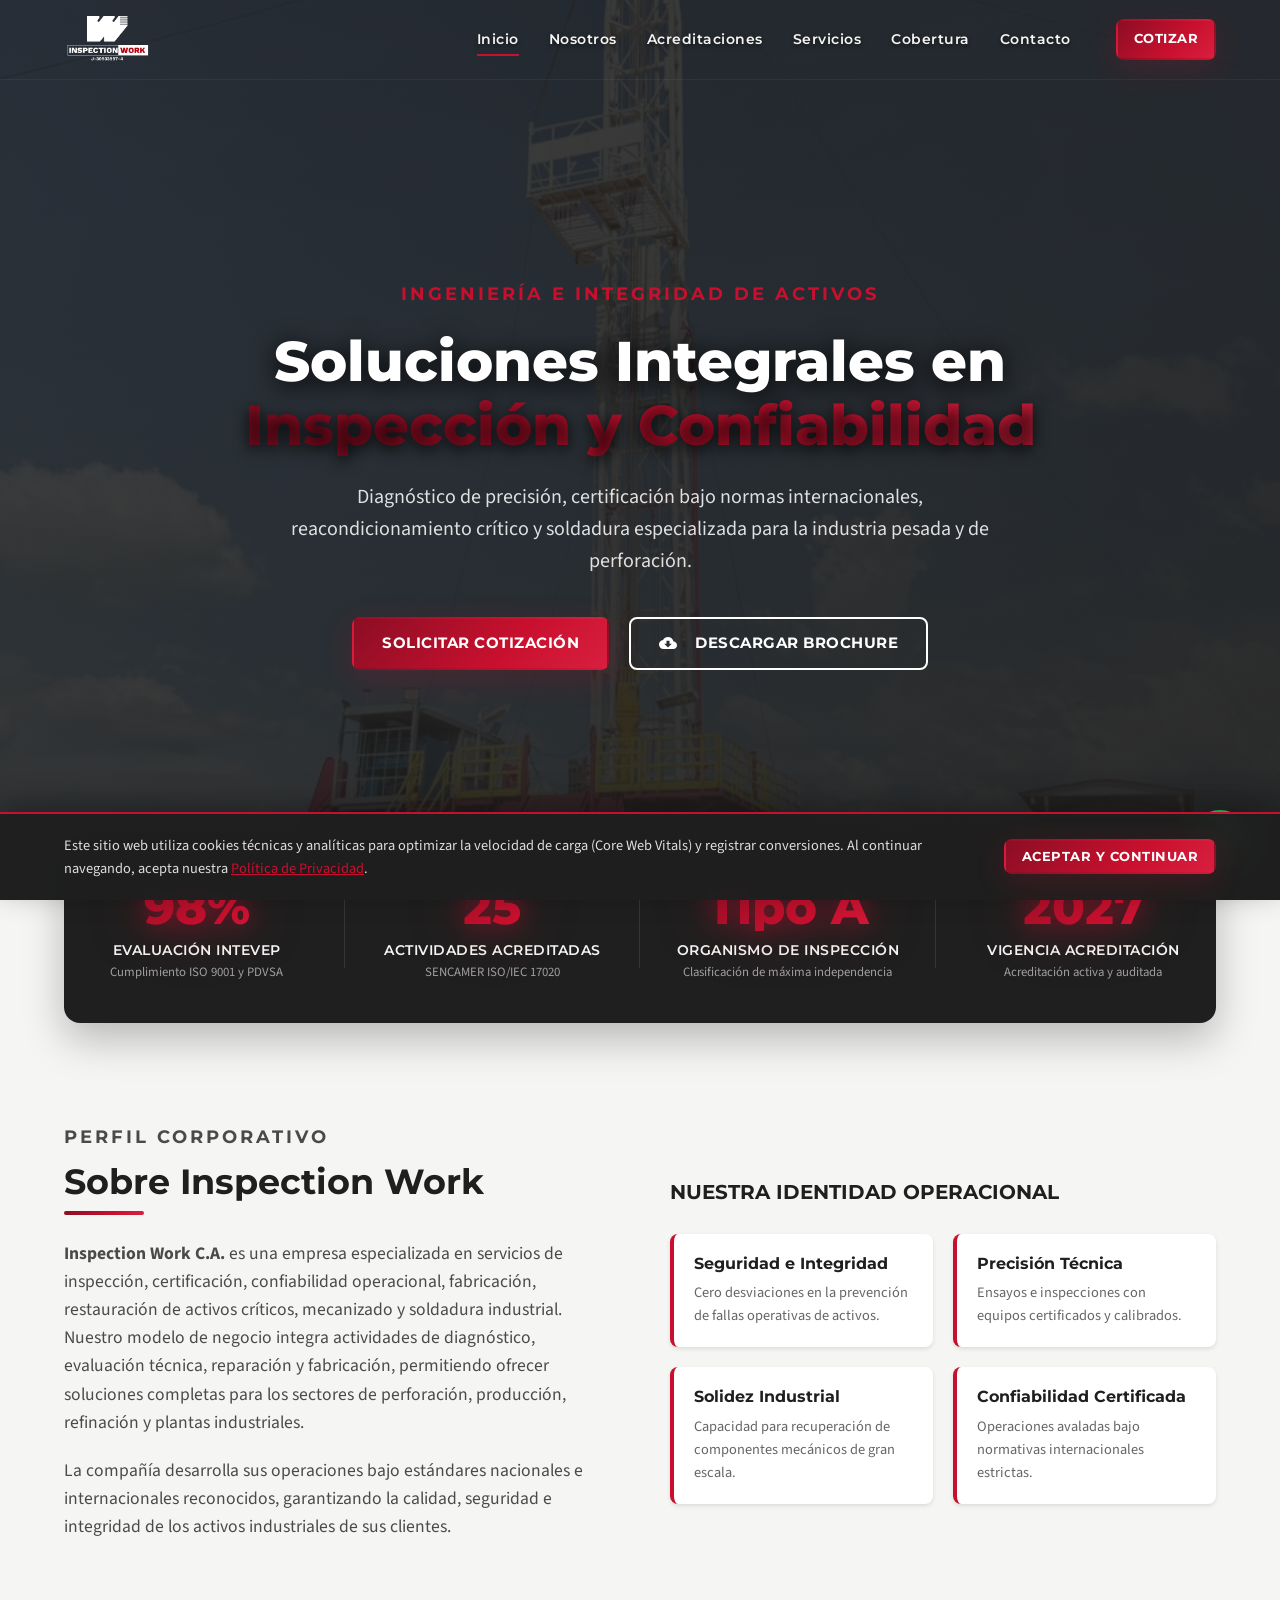
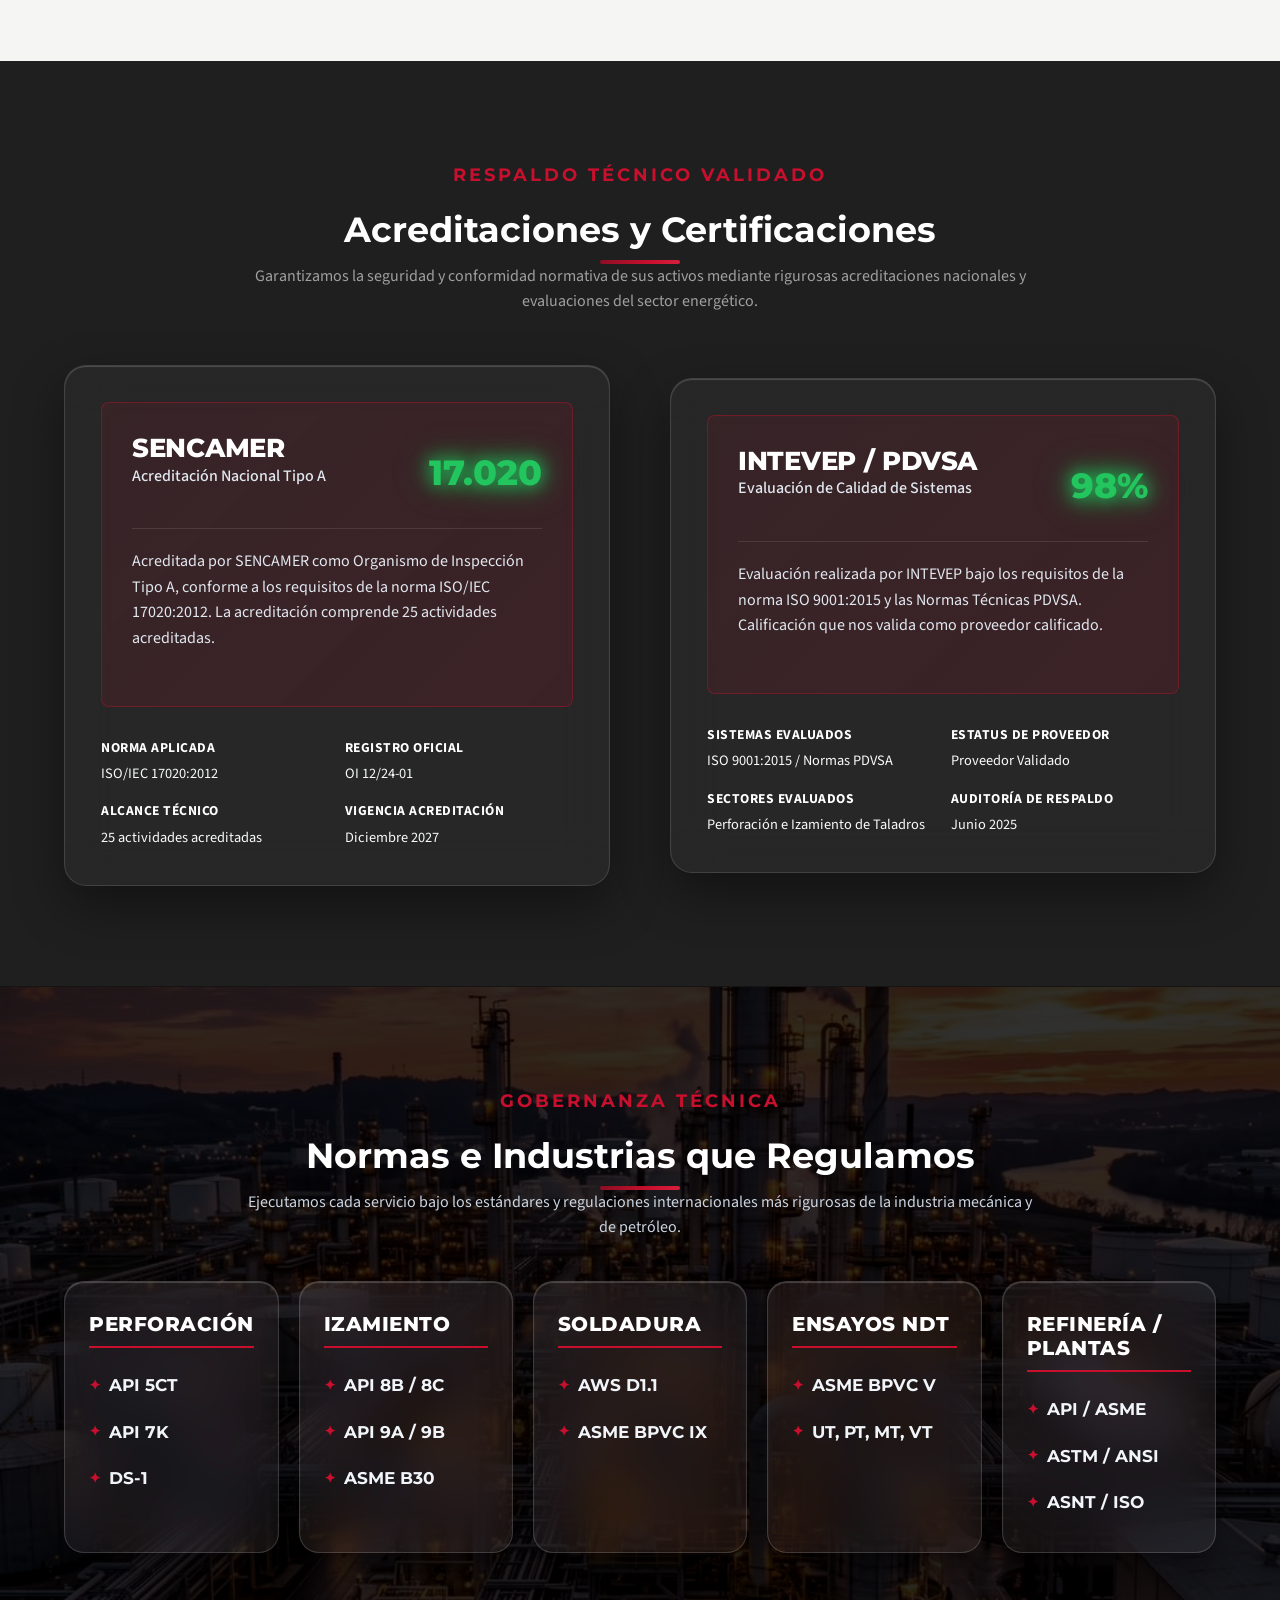
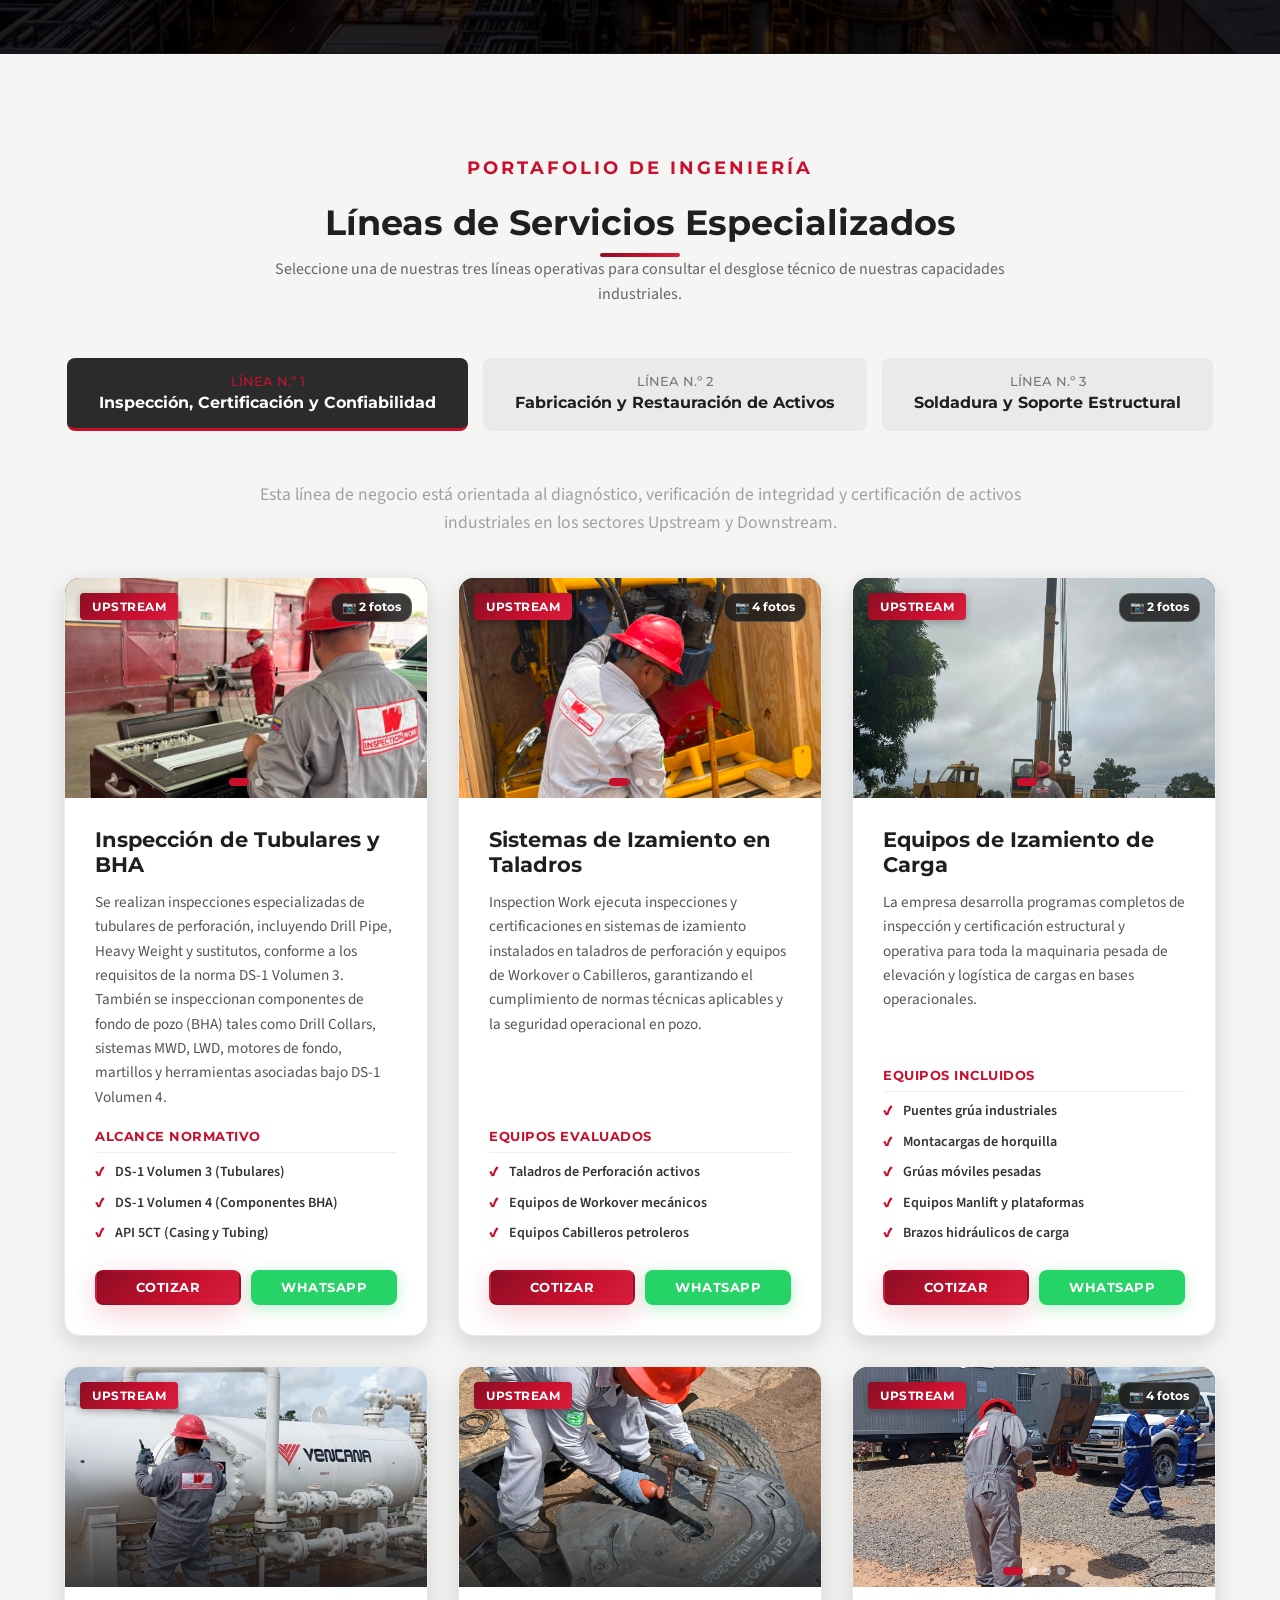
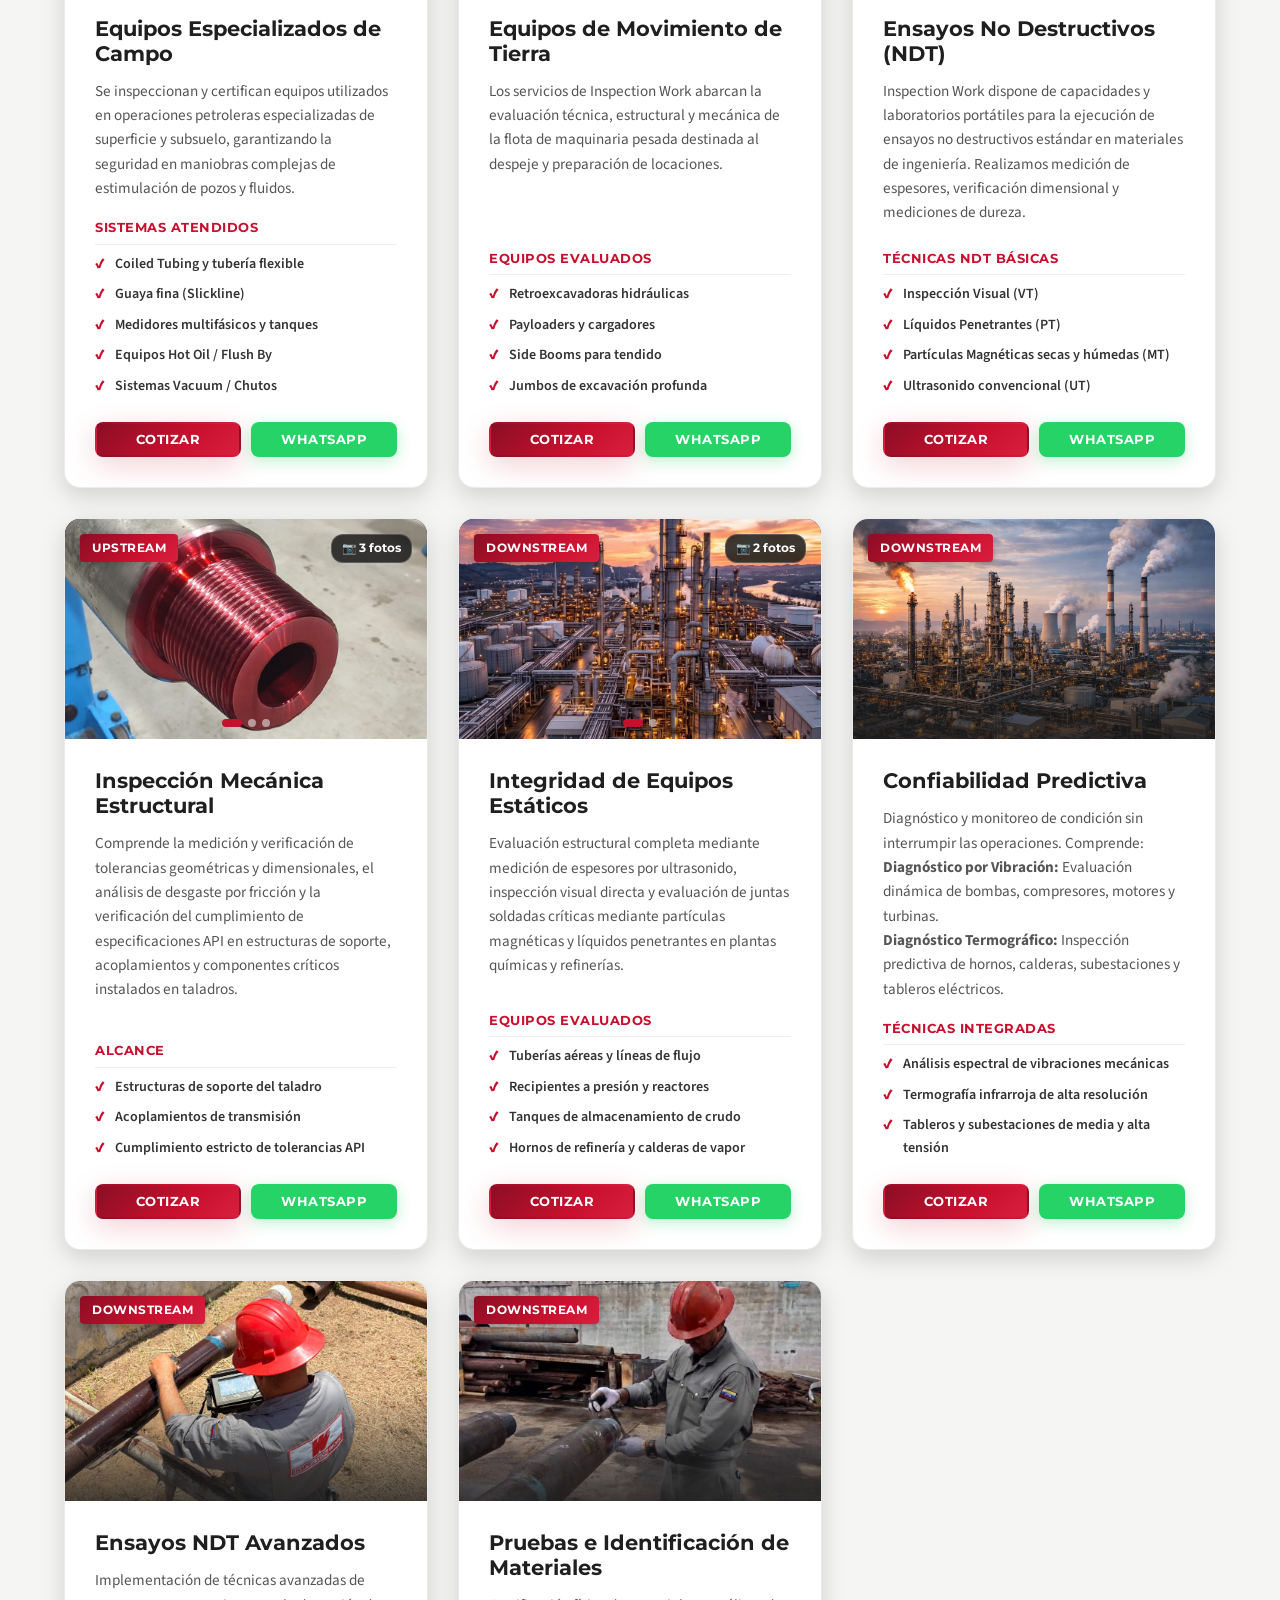
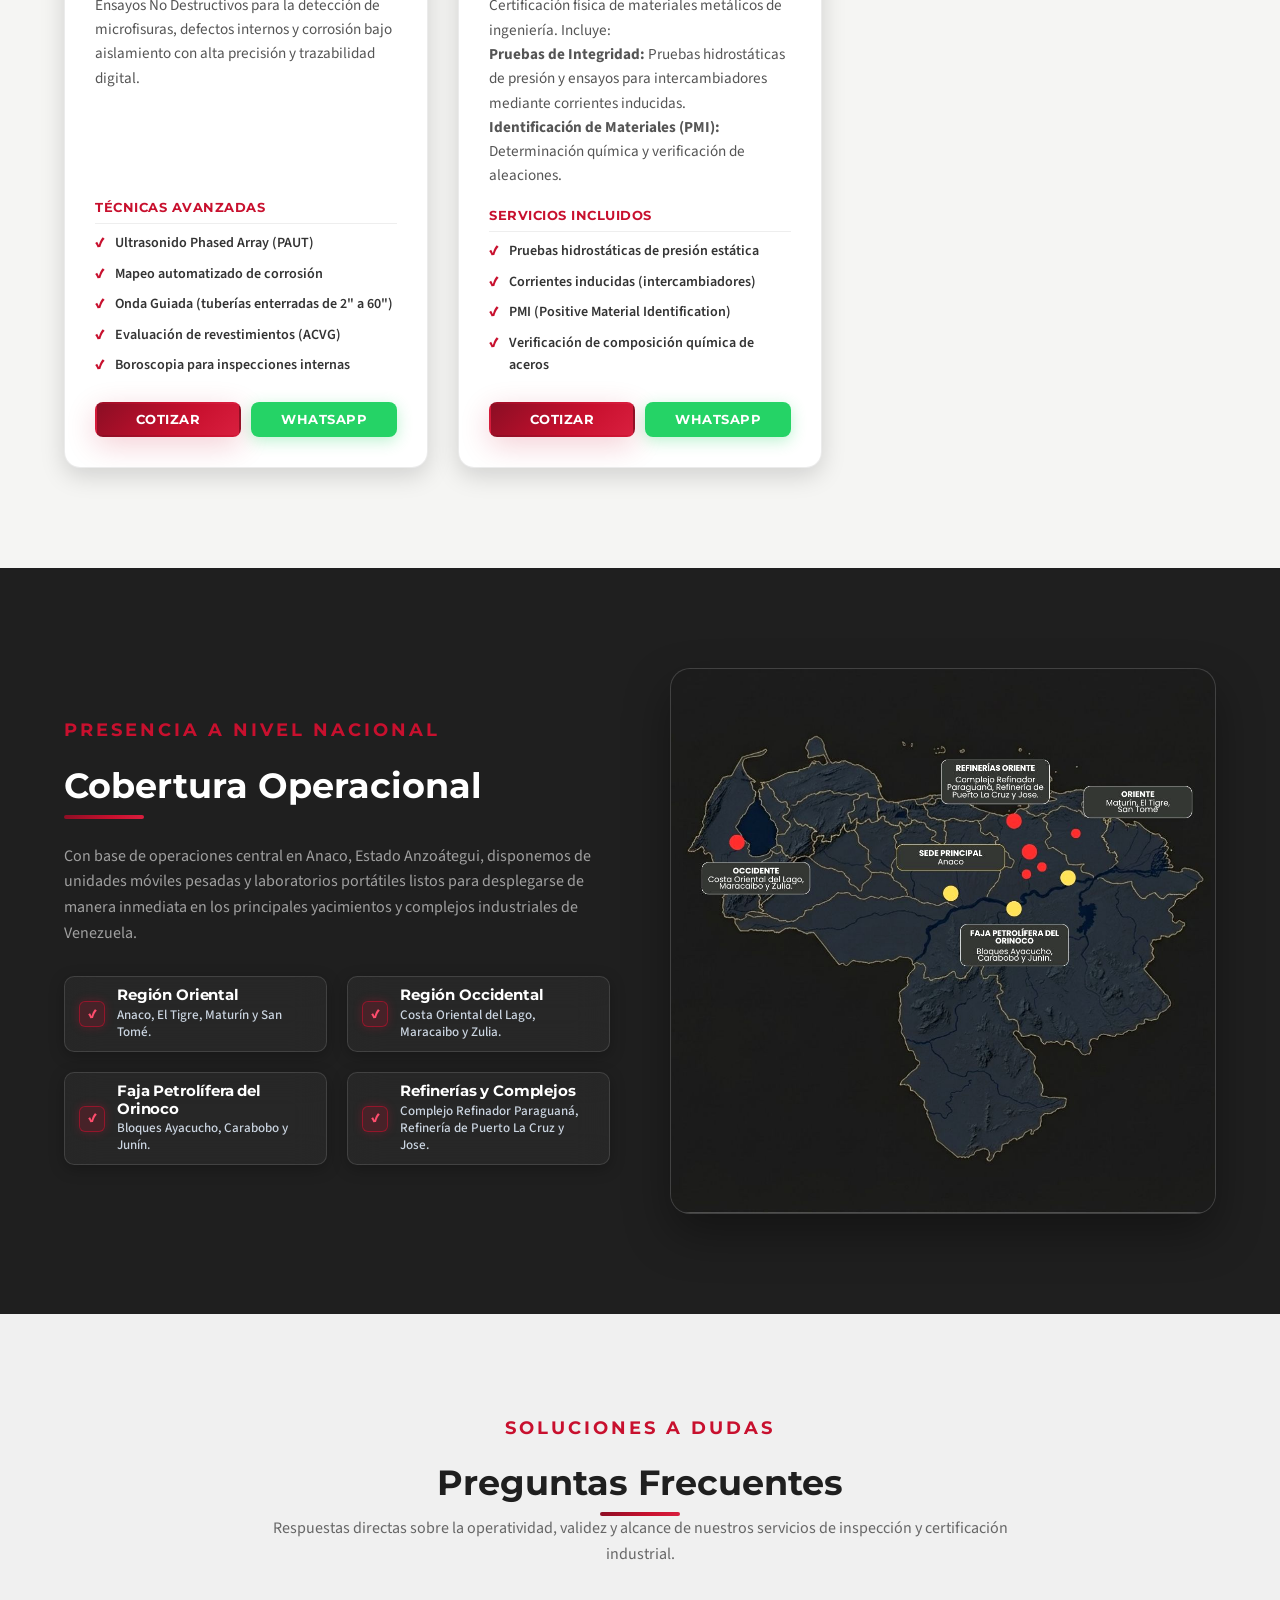
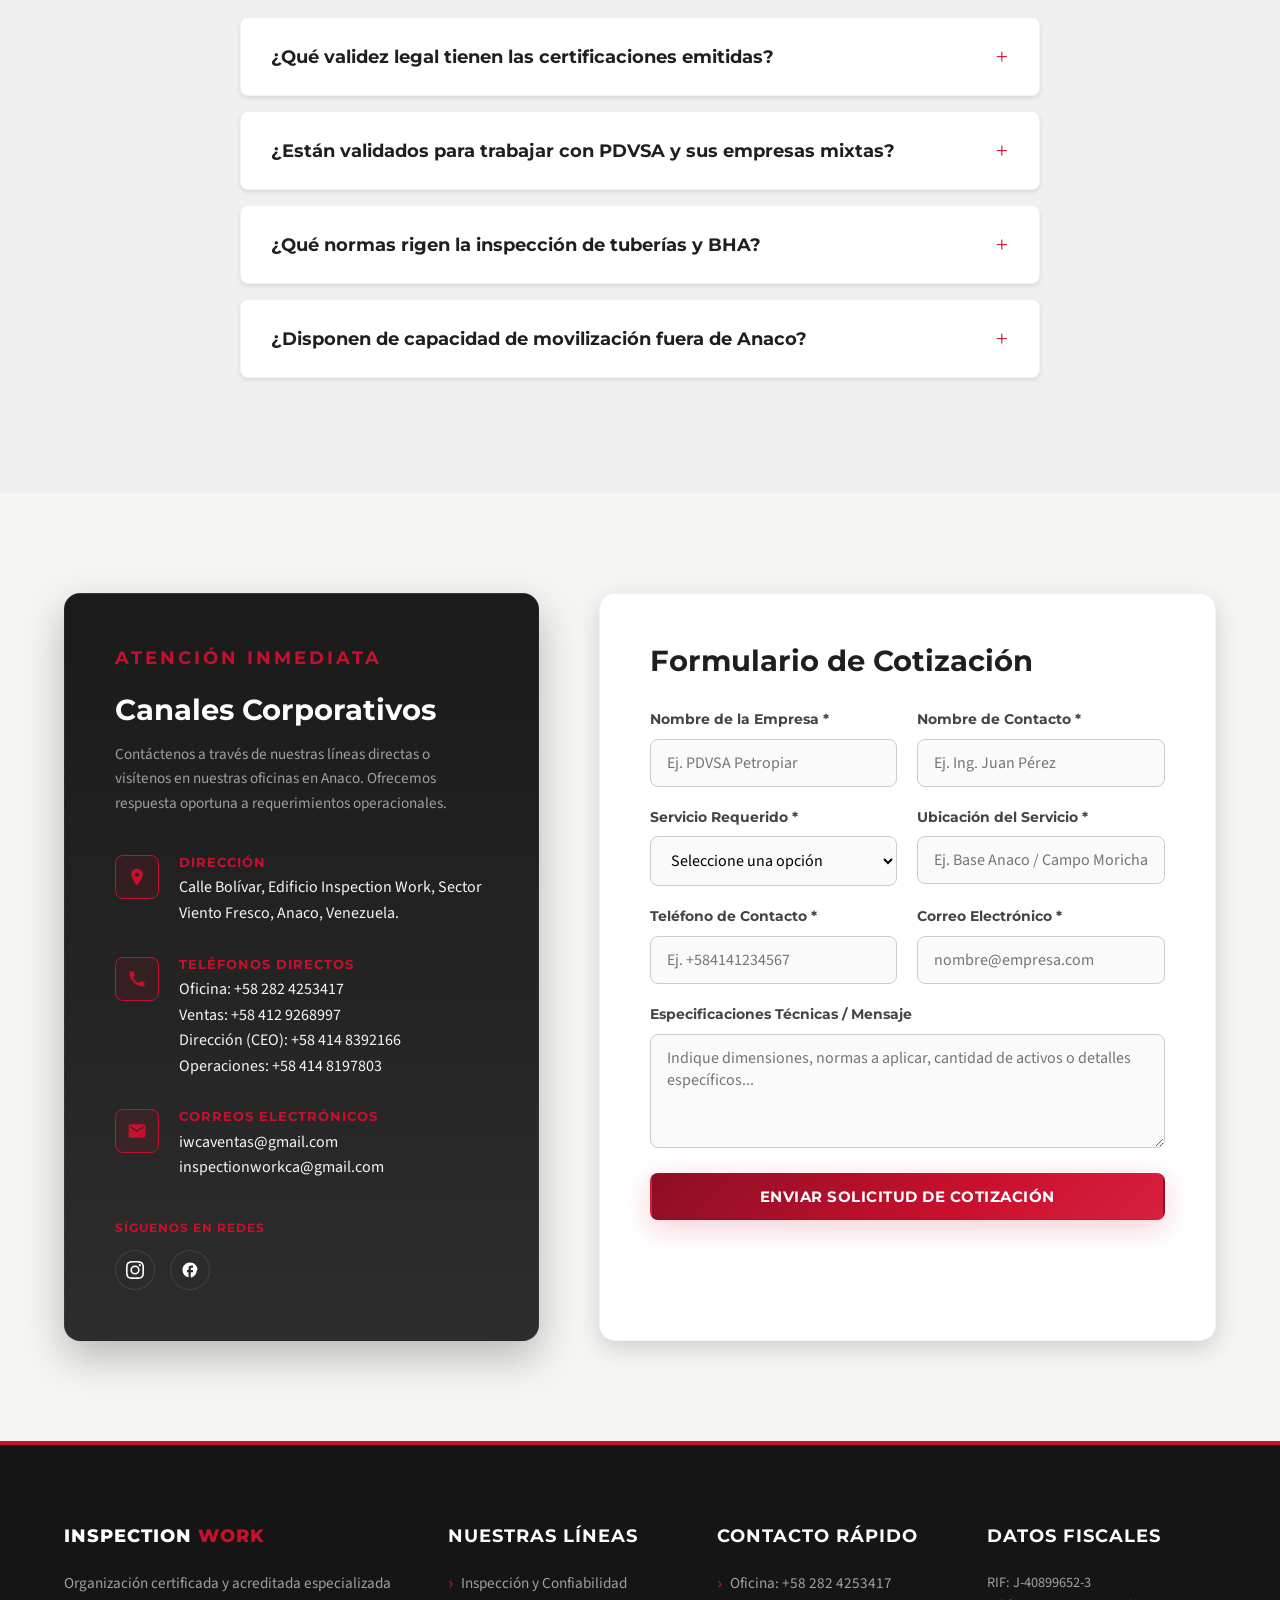
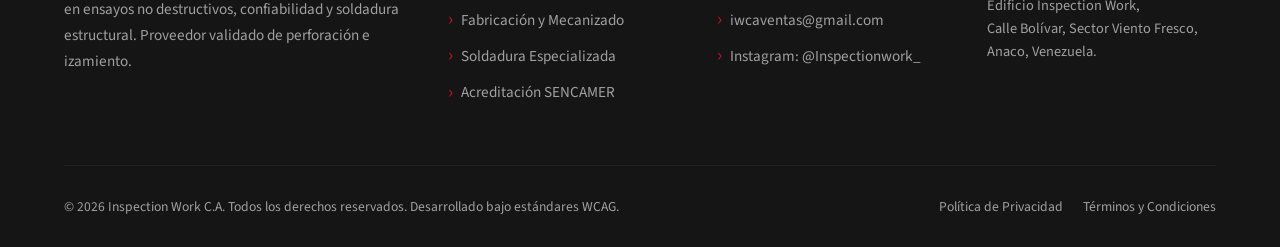
==== index.html @ f608f9d7 "first pull" ====
<!DOCTYPE html>
<html lang="es">
<head>
    <meta charset="UTF-8">
    <meta name="viewport" content="width=device-width, initial-scale=1.0">
    <title>Inspection Work C.A. - Inspección, Certificación y Confiabilidad Industrial</title>
    <meta name="description" content="Organismo Tipo A acreditado ISO/IEC 17020:2012 por SENCAMER. Especialistas en inspección, ensayos no destructivos (NDT), confiabilidad y soldadura en Venezuela.">
    
    <!-- Open Graph / Facebook -->
    <meta property="og:type" content="website">
    <meta property="og:url" content="https://inworkca.com/">
    <meta property="og:title" content="Inspection Work C.A. - Confiabilidad e Integridad Industrial">
    <meta property="og:description" content="Organismo de Inspección Tipo A acreditado por SENCAMER. Ensayos NDT, izamiento de cargas, tubulares de perforación y confiabilidad predictiva.">
    <meta property="og:image" content="https://inworkca.com/assets/og_image.jpg">

    <!-- Twitter -->
    <meta property="twitter:card" content="summary_large_image">
    <meta property="twitter:url" content="https://inworkca.com/">
    <meta property="twitter:title" content="Inspection Work C.A. - Confiabilidad e Integridad Industrial">
    <meta property="twitter:description" content="Organismo de Inspección Tipo A acreditado por SENCAMER. Ensayos NDT, izamiento de cargas, tubulares de perforación y confiabilidad predictiva.">
    <meta property="twitter:image" content="https://inworkca.com/assets/og_image.jpg">

    <!-- Favicon -->
    <link rel="icon" type="image/png" href="assets/favicon.png">
    <link rel="shortcut icon" href="favicon.ico">
    <link rel="canonical" href="https://inworkca.com/">

    <!-- Datos Estructurados Schema.org para Organización Local / Industrial (B2B) -->
    <script type="application/ld+json">
    {
      "@context": "https://schema.org",
      "@type": "LocalBusiness",
      "name": "Inspection Work C.A.",
      "image": "https://inworkca.com/assets/inspection_work_logo.png",
      "@id": "https://inworkca.com/#organization",
      "url": "https://inworkca.com/",
      "telephone": "+582824253417",
      "address": {
        "@type": "PostalAddress",
        "streetAddress": "Calle Bolívar, Edificio Inspection Work, Sector Viento Fresco",
        "addressLocality": "Anaco",
        "addressRegion": "Anzoátegui",
        "postalCode": "6015",
        "addressCountry": "VE"
      },
      "geo": {
        "@type": "GeoCoordinates",
        "latitude": "9.435889",
        "longitude": "-64.460111"
      },
      "openingHoursSpecification": {
        "@type": "OpeningHoursSpecification",
        "dayOfWeek": [
          "Monday",
          "Tuesday",
          "Wednesday",
          "Thursday",
          "Friday"
        ],
        "opens": "08:00",
        "closes": "17:00"
      },
      "sameAs": [
        "https://www.instagram.com/Inspectionwork_/",
        "https://www.facebook.com/Inspectionwork_/"
      ]
    }
    </script>

    <!-- Estilos -->
    <link rel="stylesheet" href="css/style.css">
</head>
<body>

    <!-- HEADER (Navegación Glassmorphism) -->
    <header class="header" id="header">
        <div class="container">
            <a href="#inicio" class="logo" id="header-logo-link">
                <img src="assets/inspection_work_logo.png" alt="Logo de Inspection Work C.A.">
            </a>
            
            <nav class="nav-container" aria-label="Navegación principal">
                <ul class="nav-menu" id="nav-menu">
                    <li><a href="#inicio" class="nav-link active">Inicio</a></li>
                    <li><a href="#nosotros" class="nav-link">Nosotros</a></li>
                    <li><a href="#certificaciones" class="nav-link">Acreditaciones</a></li>
                    <li><a href="#servicios" class="nav-link">Servicios</a></li>
                    <li><a href="#cobertura" class="nav-link">Cobertura</a></li>
                    <li><a href="#contacto" class="nav-link">Contacto</a></li>
                    <li class="nav-cta"><a href="#cotizar" class="btn btn-primary btn-sm">Cotizar</a></li>
                </ul>
            </nav>

            <button class="hamburger" id="hamburger-menu" aria-label="Abrir menú de navegación" aria-expanded="false" aria-controls="nav-menu">
                <span class="hamburger-line"></span>
                <span class="hamburger-line"></span>
                <span class="hamburger-line"></span>
            </button>
        </div>
    </header>

    <!-- MAIN CONTENT -->
    <main>
        
        <!-- SECCIÓN 1: HERO (Video Background) -->
        <section class="hero" id="inicio">
            <div class="hero-video-container">
                <video class="hero-video" autoplay loop muted playsinline poster="assets/hero_fallback.jpg">
                    <source src="assets/hero_video.mp4" type="video/mp4">
                    Su navegador no soporta la reproducción de video HTML5.
                </video>
            </div>
            <div class="hero-overlay" aria-hidden="true"></div>
            
            <div class="hero-content">
                <p class="hero-tagline">Ingeniería e Integridad de Activos</p>
                <h1 class="hero-title"><span style="color: #FFFFFF !important; -webkit-text-fill-color: #FFFFFF !important; background: none !important; -webkit-background-clip: initial !important; text-shadow: 0 4px 25px rgba(0,0,0,0.95); display: inline-block;">Soluciones Integrales en</span> <span style="background: linear-gradient(135deg, #8B0E24 0%, #C8102E 60%, #D91F3F 100%); -webkit-background-clip: text !important; -webkit-text-fill-color: transparent !important; display: inline-block;">Inspección y Confiabilidad</span></h1>
                <p class="hero-desc">Diagnóstico de precisión, certificación bajo normas internacionales, reacondicionamiento crítico y soldadura especializada para la industria pesada y de perforación.</p>
                <div class="hero-btns">
                    <a href="#contacto" class="btn btn-primary">Solicitar Cotización</a>
                    <a href="assets/brochure_inspection_work_2026.pdf" download class="btn btn-secondary" style="color: white; border-color: white;">
                        <svg width="18" height="18" fill="currentColor" viewBox="0 0 24 24" style="vertical-align: middle; margin-right: 8px;">
                            <path d="M19.35 10.04C18.67 6.59 15.64 4 12 4 9.11 4 6.6 5.64 5.35 8.04 2.34 8.36 0 10.91 0 14c0 3.31 2.69 6 6 6h13c2.76 0 5-2.24 5-5 0-2.64-2.05-4.78-4.65-4.96zM17 13l-5 5-5-5h3V9h4v4h3z"/>
                        </svg>
                        Descargar Brochure
                    </a>
                </div>
            </div>
        </section>

        <!-- SECCIÓN 2: ESTADÍSTICAS B2B (Solapado sobre Hero) -->
        <div class="container">
            <div class="stats-bar">
                <div class="stats-grid">
                    <div class="stat-item">
                        <div class="stat-number" data-count="98" data-suffix="%">0%</div>
                        <div class="stat-label">Evaluación INTEVEP</div>
                        <div class="stat-sub">Cumplimiento ISO 9001 y PDVSA</div>
                    </div>
                    <div class="stat-item">
                        <div class="stat-number" data-count="25" data-suffix="">0</div>
                        <div class="stat-label">Actividades Acreditadas</div>
                        <div class="stat-sub">SENCAMER ISO/IEC 17020</div>
                    </div>
                    <div class="stat-item">
                        <div class="stat-number">Tipo A</div>
                        <div class="stat-label">Organismo de Inspección</div>
                        <div class="stat-sub">Clasificación de máxima independencia</div>
                    </div>
                    <div class="stat-item">
                        <div class="stat-number" data-count="2027" data-suffix="">0</div>
                        <div class="stat-label">Vigencia Acreditación</div>
                        <div class="stat-sub">Acreditación activa y auditada</div>
                    </div>
                </div>
            </div>
        </div>

        <!-- SECCIÓN 3: PERFIL CORPORATIVO / NOSOTROS -->
        <section class="section" id="nosotros">
            <div class="container">
                <div class="about-grid">
                    <div class="about-text">
                        <p class="hero-tagline" style="margin-bottom: 10px;">Perfil Corporativo</p>
                        <h2 class="section-title align-left" style="margin-bottom: 25px;">Sobre Inspection Work</h2>
                        <p><strong>Inspection Work C.A.</strong> es una empresa especializada en servicios de inspección, certificación, confiabilidad operacional, fabricación, restauración de activos críticos, mecanizado y soldadura industrial. Nuestro modelo de negocio integra actividades de diagnóstico, evaluación técnica, reparación y fabricación, permitiendo ofrecer soluciones completas para los sectores de perforación, producción, refinación y plantas industriales.</p>
                        <p>La compañía desarrolla sus operaciones bajo estándares nacionales e internacionales reconocidos, garantizando la calidad, seguridad e integridad de los activos industriales de sus clientes.</p>
                    </div>
                    <div class="about-features-container">
                        <h3 style="font-family: var(--font-primary); font-size: 1.25rem; font-weight: 700; text-transform: uppercase; margin-bottom: 20px;">Nuestra Identidad Operacional</h3>
                        <div class="about-features">
                            <div class="about-feat-item">
                                <h4>Seguridad e Integridad</h4>
                                <p>Cero desviaciones en la prevención de fallas operativas de activos.</p>
                            </div>
                            <div class="about-feat-item">
                                <h4>Precisión Técnica</h4>
                                <p>Ensayos e inspecciones con equipos certificados y calibrados.</p>
                            </div>
                            <div class="about-feat-item">
                                <h4>Solidez Industrial</h4>
                                <p>Capacidad para recuperación de componentes mecánicos de gran escala.</p>
                            </div>
                            <div class="about-feat-item">
                                <h4>Confiabilidad Certificada</h4>
                                <p>Operaciones avaladas bajo normativas internacionales estrictas.</p>
                            </div>
                        </div>
                    </div>
                </div>
            </div>
        </section>

        <!-- SECCIÓN 4: ACREDITACIONES Y RESPALDO TÉCNICO -->
        <section class="section section-dark" id="certificaciones">
            <div class="container">
                <div class="text-center" style="max-width: 800px; margin: 0 auto 50px auto;">
                    <p class="hero-tagline">Respaldo Técnico Validado</p>
                    <h2 class="section-title">Acreditaciones y Certificaciones</h2>
                    <p class="text-muted">Garantizamos la seguridad y conformidad normativa de sus activos mediante rigurosas acreditaciones nacionales y evaluaciones del sector energético.</p>
                </div>

                <div class="about-grid">
                    <!-- Acreditación SENCAMER -->
                    <div class="accreditations-container apple-glass-card">
                        <div class="accred-badge">
                            <div class="accred-badge-header">
                                <div class="accred-badge-title">
                                    <h3>SENCAMER</h3>
                                    <p class="text-muted">Acreditación Nacional Tipo A</p>
                                </div>
                                <div class="accred-badge-number green-glow-number" data-count="17020">0</div>
                            </div>
                            <p>Acreditada por SENCAMER como Organismo de Inspección Tipo A, conforme a los requisitos de la norma ISO/IEC 17020:2012. La acreditación comprende 25 actividades acreditadas.</p>
                        </div>
                        <div class="accred-details-list">
                            <div class="accred-detail-item">
                                <strong>Norma Aplicada</strong>
                                ISO/IEC 17020:2012
                            </div>
                            <div class="accred-detail-item">
                                <strong>Registro Oficial</strong>
                                OI 12/24-01
                            </div>
                            <div class="accred-detail-item">
                                <strong>Alcance Técnico</strong>
                                25 actividades acreditadas
                            </div>
                            <div class="accred-detail-item">
                                <strong>Vigencia Acreditación</strong>
                                Diciembre 2027
                            </div>
                        </div>
                    </div>

                    <!-- Evaluación INTEVEP -->
                    <div class="accreditations-container apple-glass-card">
                        <div class="accred-badge">
                            <div class="accred-badge-header">
                                <div class="accred-badge-title">
                                    <h3>INTEVEP / PDVSA</h3>
                                    <p class="text-muted">Evaluación de Calidad de Sistemas</p>
                                </div>
                                <div class="accred-badge-number green-glow-number" data-count="98" data-suffix="%">0%</div>
                            </div>
                            <p>Evaluación realizada por INTEVEP bajo los requisitos de la norma ISO 9001:2015 y las Normas Técnicas PDVSA. Calificación que nos valida como proveedor calificado.</p>
                        </div>
                        <div class="accred-details-list">
                            <div class="accred-detail-item">
                                <strong>Sistemas Evaluados</strong>
                                ISO 9001:2015 / Normas PDVSA
                            </div>
                            <div class="accred-detail-item">
                                <strong>Estatus de Proveedor</strong>
                                Proveedor Validado
                            </div>
                            <div class="accred-detail-item">
                                <strong>Sectores Evaluados</strong>
                                Perforación e Izamiento de Taladros
                            </div>
                            <div class="accred-detail-item">
                                <strong>Auditoría de Respaldo</strong>
                                Junio 2025
                            </div>
                        </div>
                    </div>
                </div>
            </div>
        </section>

        <!-- SECCIÓN 5: NORMAS Y ESTÁNDARES APLICADOS (Apple Dark Glass con Fondo Fotos Industrial 20% Opacidad) -->
        <section class="section section-standards-dark" style="position: relative; background-color: #000000 !important; overflow: hidden;">
            <div class="standards-bg-overlay" style="position: absolute; top: 0; left: 0; width: 100%; height: 100%; background-image: url('assets/servicios/refineria_1.jpg'); background-size: cover; background-position: center; background-repeat: no-repeat; opacity: 0.20; filter: brightness(0.9) contrast(1.1); pointer-events: none; z-index: 1;"></div>
            <div class="container" style="position: relative; z-index: 2;">
                <div class="text-center" style="max-width: 800px; margin: 0 auto 40px auto;">
                    <p class="hero-tagline" style="color: var(--color-primary);">Gobernanza Técnica</p>
                    <h2 class="section-title" style="color: #FFFFFF;">Normas e Industrias que Regulamos</h2>
                    <p style="color: #CBD5E1;">Ejecutamos cada servicio bajo los estándares y regulaciones internacionales más rigurosas de la industria mecánica y de petróleo.</p>
                </div>

                <div class="standards-grid">
                    <div class="standard-cat apple-glass-card">
                        <h4>Perforación</h4>
                        <ul class="standard-list">
                            <li>API 5CT</li>
                            <li>API 7K</li>
                            <li>DS-1</li>
                        </ul>
                    </div>
                    <div class="standard-cat apple-glass-card">
                        <h4>Izamiento</h4>
                        <ul class="standard-list">
                            <li>API 8B / 8C</li>
                            <li>API 9A / 9B</li>
                            <li>ASME B30</li>
                        </ul>
                    </div>
                    <div class="standard-cat apple-glass-card">
                        <h4>Soldadura</h4>
                        <ul class="standard-list">
                            <li>AWS D1.1</li>
                            <li>ASME BPVC IX</li>
                        </ul>
                    </div>
                    <div class="standard-cat apple-glass-card">
                        <h4>Ensayos NDT</h4>
                        <ul class="standard-list">
                            <li>ASME BPVC V</li>
                            <li>UT, PT, MT, VT</li>
                        </ul>
                    </div>
                    <div class="standard-cat apple-glass-card">
                        <h4>Refinería / Plantas</h4>
                        <ul class="standard-list">
                            <li>API / ASME</li>
                            <li>ASTM / ANSI</li>
                            <li>ASNT / ISO</li>
                        </ul>
                    </div>
                </div>
            </div>
        </section>

        <!-- SECCIÓN 6: SERVICIOS INTERACTIVOS -->
        <section class="section" id="servicios">
            <div class="container">
                <div class="text-center" style="max-width: 800px; margin: 0 auto 50px auto;">
                    <p class="hero-tagline">Portafolio de Ingeniería</p>
                    <h2 class="section-title">Líneas de Servicios Especializados</h2>
                    <p style="color: #666;">Seleccione una de nuestras tres líneas operativas para consultar el desglose técnico de nuestras capacidades industriales.</p>
                </div>

                <!-- Botones Navegadores de Pestañas -->
                <div class="services-tabs-nav">
                    <button class="tab-btn active" data-tab="1" aria-selected="true" role="tab">
                        <span>Línea N.º 1</span>
                        Inspección, Certificación y Confiabilidad
                    </button>
                    <button class="tab-btn" data-tab="2" aria-selected="false" role="tab">
                        <span>Línea N.º 2</span>
                        Fabricación y Restauración de Activos
                    </button>
                    <button class="tab-btn" data-tab="3" aria-selected="false" role="tab">
                        <span>Línea N.º 3</span>
                        Soldadura y Soporte Estructural
                    </button>
                </div>

                <!-- CONTENIDO PESTAÑA 1 -->
                <div class="services-tab-content active" id="linea-1" role="tabpanel">
                    <p class="text-center text-muted" style="margin-bottom: 40px; font-size: 1.1rem; max-width: 800px; margin-left: auto; margin-right: auto;">Esta línea de negocio está orientada al diagnóstico, verificación de integridad y certificación de activos industriales en los sectores Upstream y Downstream.</p>
                    
                    <div class="services-grid">
                        
                        <!-- Tarjeta 1.1.1 (Upstream) -->
                        <article class="service-card">
                            <div class="service-card-media" data-carousel>
                                <div class="service-carousel-slides">
                                    <img src="assets/servicios/tubulares_consola.jpg" alt="Inspección de Tubulares - Consola Electromagnética" class="service-card-img active" loading="lazy">
                                    <img src="assets/servicios/tubulares_ultrasonido.jpg" alt="Inspección de Tubulares - Ultrasonido Angular" class="service-card-img" loading="lazy">
                                </div>
                                <div class="service-media-overlay"></div>
                                <span class="service-badge service-badge-upstream">Upstream</span>
                                <button class="carousel-btn prev" aria-label="Anterior">&lsaquo;</button>
                                <button class="carousel-btn next" aria-label="Siguiente">&rsaquo;</button>
                                <div class="carousel-indicators">
                                    <span class="dot active"></span>
                                    <span class="dot"></span>
                                </div>
                                <span class="photo-count-badge">📷 2 fotos</span>
                            </div>
                            <div class="service-card-body">
                                <h3 class="service-card-title">Inspección de Tubulares y BHA</h3>
                                <p class="service-card-desc">Se realizan inspecciones especializadas de tubulares de perforación, incluyendo Drill Pipe, Heavy Weight y sustitutos, conforme a los requisitos de la norma DS-1 Volumen 3. También se inspeccionan componentes de fondo de pozo (BHA) tales como Drill Collars, sistemas MWD, LWD, motores de fondo, martillos y herramientas asociadas bajo DS-1 Volumen 4.</p>
                                <div class="service-card-items-title">Alcance Normativo</div>
                                <ul class="service-card-list">
                                    <li>DS-1 Volumen 3 (Tubulares)</li>
                                    <li>DS-1 Volumen 4 (Componentes BHA)</li>
                                    <li>API 5CT (Casing y Tubing)</li>
                                </ul>
                                <div class="service-card-actions">
                                    <button onclick="selectServiceInForm('Inspección de Tubulares y BHA')" class="btn btn-primary btn-sm">Cotizar</button>
                                    <button data-whatsapp-service="Inspección de Tubulares y BHA" class="btn btn-whatsapp btn-sm">WhatsApp</button>
                                </div>
                            </div>
                        </article>

                        <!-- Tarjeta 1.1.2 (Upstream) -->
                        <article class="service-card">
                            <div class="service-card-media" data-carousel>
                                <div class="service-carousel-slides">
                                    <img src="assets/servicios/izamiento_taladro_ensign.jpeg" alt="Izamiento de Taladro T130 Ensign" class="service-card-img active" loading="lazy">
                                    <img src="assets/servicios/izamiento_taladro_1.jpg" alt="Izamiento de Taladro - Evaluación Vista 1" class="service-card-img" loading="lazy">
                                    <img src="assets/servicios/izamiento_taladro_2.jpg" alt="Izamiento de Taladro - Evaluación Vista 2" class="service-card-img" loading="lazy">
                                    <img src="assets/servicios/izamiento_taladro_3.jpg" alt="Izamiento de Taladro - Inspección Estructural" class="service-card-img" loading="lazy">
                                </div>
                                <div class="service-media-overlay"></div>
                                <span class="service-badge service-badge-upstream">Upstream</span>
                                <button class="carousel-btn prev" aria-label="Anterior">&lsaquo;</button>
                                <button class="carousel-btn next" aria-label="Siguiente">&rsaquo;</button>
                                <div class="carousel-indicators">
                                    <span class="dot active"></span>
                                    <span class="dot"></span>
                                    <span class="dot"></span>
                                    <span class="dot"></span>
                                </div>
                                <span class="photo-count-badge">📷 4 fotos</span>
                            </div>
                            <div class="service-card-body">
                                <h3 class="service-card-title">Sistemas de Izamiento en Taladros</h3>
                                <p class="service-card-desc">Inspection Work ejecuta inspecciones y certificaciones en sistemas de izamiento instalados en taladros de perforación y equipos de Workover o Cabilleros, garantizando el cumplimiento de normas técnicas aplicables y la seguridad operacional en pozo.</p>
                                <div class="service-card-items-title">Equipos Evaluados</div>
                                <ul class="service-card-list">
                                    <li>Taladros de Perforación activos</li>
                                    <li>Equipos de Workover mecánicos</li>
                                    <li>Equipos Cabilleros petroleros</li>
                                </ul>
                                <div class="service-card-actions">
                                    <button onclick="selectServiceInForm('Sistemas de Izamiento en Taladros')" class="btn btn-primary btn-sm">Cotizar</button>
                                    <button data-whatsapp-service="Sistemas de Izamiento en Taladros" class="btn btn-whatsapp btn-sm">WhatsApp</button>
                                </div>
                            </div>
                        </article>

                        <!-- Tarjeta 1.1.3 (Upstream) -->
                        <article class="service-card">
                            <div class="service-card-media" data-carousel>
                                <div class="service-carousel-slides">
                                    <img src="assets/servicios/izamiento_grua.jpeg" alt="Inspección de Grúa de Carga" class="service-card-img active" loading="lazy">
                                    <img src="assets/servicios/izamiento_manlift.jpeg" alt="Inspección de Manlift y Plataformas" class="service-card-img" loading="lazy">
                                </div>
                                <div class="service-media-overlay"></div>
                                <span class="service-badge service-badge-upstream">Upstream</span>
                                <button class="carousel-btn prev" aria-label="Anterior">&lsaquo;</button>
                                <button class="carousel-btn next" aria-label="Siguiente">&rsaquo;</button>
                                <div class="carousel-indicators">
                                    <span class="dot active"></span>
                                    <span class="dot"></span>
                                </div>
                                <span class="photo-count-badge">📷 2 fotos</span>
                            </div>
                            <div class="service-card-body">
                                <h3 class="service-card-title">Equipos de Izamiento de Carga</h3>
                                <p class="service-card-desc">La empresa desarrolla programas completos de inspección y certificación estructural y operativa para toda la maquinaria pesada de elevación y logística de cargas en bases operacionales.</p>
                                <div class="service-card-items-title">Equipos Incluidos</div>
                                <ul class="service-card-list">
                                    <li>Puentes grúa industriales</li>
                                    <li>Montacargas de horquilla</li>
                                    <li>Grúas móviles pesadas</li>
                                    <li>Equipos Manlift y plataformas</li>
                                    <li>Brazos hidráulicos de carga</li>
                                </ul>
                                <div class="service-card-actions">
                                    <button onclick="selectServiceInForm('Equipos de Izamiento de Carga')" class="btn btn-primary btn-sm">Cotizar</button>
                                    <button data-whatsapp-service="Equipos de Izamiento de Carga" class="btn btn-whatsapp btn-sm">WhatsApp</button>
                                </div>
                            </div>
                        </article>

                        <!-- Tarjeta 1.1.4 (Upstream) -->
                        <article class="service-card">
                            <div class="service-card-media">
                                <img src="assets/servicios/equipo_multifasico.jpeg" alt="Equipos Especializados de Campo" class="service-card-img" loading="lazy">
                                <div class="service-media-overlay"></div>
                                <span class="service-badge service-badge-upstream">Upstream</span>
                            </div>
                            <div class="service-card-body">
                                <h3 class="service-card-title">Equipos Especializados de Campo</h3>
                                <p class="service-card-desc">Se inspeccionan y certifican equipos utilizados en operaciones petroleras especializadas de superficie y subsuelo, garantizando la seguridad en maniobras complejas de estimulación de pozos y fluidos.</p>
                                <div class="service-card-items-title">Sistemas Atendidos</div>
                                <ul class="service-card-list">
                                    <li>Coiled Tubing y tubería flexible</li>
                                    <li>Guaya fina (Slickline)</li>
                                    <li>Medidores multifásicos y tanques</li>
                                    <li>Equipos Hot Oil / Flush By</li>
                                    <li>Sistemas Vacuum / Chutos</li>
                                </ul>
                                <div class="service-card-actions">
                                    <button onclick="selectServiceInForm('Equipos Especializados de Campo')" class="btn btn-primary btn-sm">Cotizar</button>
                                    <button data-whatsapp-service="Equipos Especializados de Campo" class="btn btn-whatsapp btn-sm">WhatsApp</button>
                                </div>
                            </div>
                        </article>

                        <!-- Tarjeta 1.1.5 (Upstream) -->
                        <article class="service-card">
                            <div class="service-card-media">
                                <img src="assets/servicios/particulas_magneticas_quinta_rueda.jpeg" alt="Equipos de Movimiento de Tierra" class="service-card-img" loading="lazy">
                                <div class="service-media-overlay"></div>
                                <span class="service-badge service-badge-upstream">Upstream</span>
                            </div>
                            <div class="service-card-body">
                                <h3 class="service-card-title">Equipos de Movimiento de Tierra</h3>
                                <p class="service-card-desc">Los servicios de Inspection Work abarcan la evaluación técnica, estructural y mecánica de la flota de maquinaria pesada destinada al despeje y preparación de locaciones.</p>
                                <div class="service-card-items-title">Equipos Evaluados</div>
                                <ul class="service-card-list">
                                    <li>Retroexcavadoras hidráulicas</li>
                                    <li>Payloaders y cargadores</li>
                                    <li>Side Booms para tendido</li>
                                    <li>Jumbos de excavación profunda</li>
                                </ul>
                                <div class="service-card-actions">
                                    <button onclick="selectServiceInForm('Equipos de Movimiento de Tierra')" class="btn btn-primary btn-sm">Cotizar</button>
                                    <button data-whatsapp-service="Equipos de Movimiento de Tierra" class="btn btn-whatsapp btn-sm">WhatsApp</button>
                                </div>
                            </div>
                        </article>

                        <!-- Tarjeta 1.1.6 (Upstream) -->
                        <article class="service-card">
                            <div class="service-card-media" data-carousel>
                                <div class="service-carousel-slides">
                                    <img src="assets/servicios/tintes_penetrantes_gancho.jpeg" alt="NDT - Tintes Penetrantes a Gancho de Carga" class="service-card-img active" loading="lazy">
                                    <img src="assets/servicios/tinte_penetrante_king_pin.jpeg" alt="NDT - Tinte Penetrante a King Pin" class="service-card-img" loading="lazy">
                                    <img src="assets/servicios/particulas_magneticas_quinta_rueda.jpeg" alt="NDT - Partículas Magnéticas a Quinta Rueda" class="service-card-img" loading="lazy">
                                    <img src="assets/servicios/equipo_multifasico.jpeg" alt="NDT - Inspección con Equipo Multifásico" class="service-card-img" loading="lazy">
                                </div>
                                <div class="service-media-overlay"></div>
                                <span class="service-badge service-badge-upstream">Upstream</span>
                                <button class="carousel-btn prev" aria-label="Anterior">&lsaquo;</button>
                                <button class="carousel-btn next" aria-label="Siguiente">&rsaquo;</button>
                                <div class="carousel-indicators">
                                    <span class="dot active"></span>
                                    <span class="dot"></span>
                                    <span class="dot"></span>
                                    <span class="dot"></span>
                                </div>
                                <span class="photo-count-badge">📷 4 fotos</span>
                            </div>
                            <div class="service-card-body">
                                <h3 class="service-card-title">Ensayos No Destructivos (NDT)</h3>
                                <p class="service-card-desc">Inspection Work dispone de capacidades y laboratorios portátiles para la ejecución de ensayos no destructivos estándar en materiales de ingeniería. Realizamos medición de espesores, verificación dimensional y mediciones de dureza.</p>
                                <div class="service-card-items-title">Técnicas NDT Básicas</div>
                                <ul class="service-card-list">
                                    <li>Inspección Visual (VT)</li>
                                    <li>Líquidos Penetrantes (PT)</li>
                                    <li>Partículas Magnéticas secas y húmedas (MT)</li>
                                    <li>Ultrasonido convencional (UT)</li>
                                </ul>
                                <div class="service-card-actions">
                                    <button onclick="selectServiceInForm('Ensayos No Destructivos (NDT)')" class="btn btn-primary btn-sm">Cotizar</button>
                                    <button data-whatsapp-service="Ensayos No Destructivos (NDT)" class="btn btn-whatsapp btn-sm">WhatsApp</button>
                                </div>
                            </div>
                        </article>

                        <!-- Tarjeta 1.1.7 (Upstream) -->
                        <article class="service-card">
                            <div class="service-card-media" data-carousel>
                                <div class="service-carousel-slides">
                                    <img src="assets/servicios/herramientas_1.jpg" alt="Inspección de Herramientas Vista 1" class="service-card-img active" loading="lazy">
                                    <img src="assets/servicios/herramientas_2.jpg" alt="Inspección de Herramientas Vista 2" class="service-card-img" loading="lazy">
                                    <img src="assets/servicios/herramientas_3.jpg" alt="Inspección de Herramientas Vista 3" class="service-card-img" loading="lazy">
                                </div>
                                <div class="service-media-overlay"></div>
                                <span class="service-badge service-badge-upstream">Upstream</span>
                                <button class="carousel-btn prev" aria-label="Anterior">&lsaquo;</button>
                                <button class="carousel-btn next" aria-label="Siguiente">&rsaquo;</button>
                                <div class="carousel-indicators">
                                    <span class="dot active"></span>
                                    <span class="dot"></span>
                                    <span class="dot"></span>
                                </div>
                                <span class="photo-count-badge">📷 3 fotos</span>
                            </div>
                            <div class="service-card-body">
                                <h3 class="service-card-title">Inspección Mecánica Estructural</h3>
                                <p class="service-card-desc">Comprende la medición y verificación de tolerancias geométricas y dimensionales, el análisis de desgaste por fricción y la verificación del cumplimiento de especificaciones API en estructuras de soporte, acoplamientos y componentes críticos instalados en taladros.</p>
                                <div class="service-card-items-title">Alcance</div>
                                <ul class="service-card-list">
                                    <li>Estructuras de soporte del taladro</li>
                                    <li>Acoplamientos de transmisión</li>
                                    <li>Cumplimiento estricto de tolerancias API</li>
                                </ul>
                                <div class="service-card-actions">
                                    <button onclick="selectServiceInForm('Inspección Mecánica Estructural')" class="btn btn-primary btn-sm">Cotizar</button>
                                    <button data-whatsapp-service="Inspección Mecánica Estructural" class="btn btn-whatsapp btn-sm">WhatsApp</button>
                                </div>
                            </div>
                        </article>

                        <!-- Tarjeta 1.2.1 (Downstream) -->
                        <article class="service-card">
                            <div class="service-card-media" data-carousel>
                                <div class="service-carousel-slides">
                                    <img src="assets/servicios/refineria_1.jpg" alt="Integridad de Equipos Estáticos - Vista Refinería 1" class="service-card-img active" loading="lazy">
                                    <img src="assets/servicios/refineria_2.jpg" alt="Integridad de Equipos Estáticos - Vista Refinería 2" class="service-card-img" loading="lazy">
                                </div>
                                <div class="service-media-overlay"></div>
                                <span class="service-badge service-badge-downstream">Downstream</span>
                                <button class="carousel-btn prev" aria-label="Anterior">&lsaquo;</button>
                                <button class="carousel-btn next" aria-label="Siguiente">&rsaquo;</button>
                                <div class="carousel-indicators">
                                    <span class="dot active"></span>
                                    <span class="dot"></span>
                                </div>
                                <span class="photo-count-badge">📷 2 fotos</span>
                            </div>
                            <div class="service-card-body">
                                <h3 class="service-card-title">Integridad de Equipos Estáticos</h3>
                                <p class="service-card-desc">Evaluación estructural completa mediante medición de espesores por ultrasonido, inspección visual directa y evaluación de juntas soldadas críticas mediante partículas magnéticas y líquidos penetrantes en plantas químicas y refinerías.</p>
                                <div class="service-card-items-title">Equipos Evaluados</div>
                                <ul class="service-card-list">
                                    <li>Tuberías aéreas y líneas de flujo</li>
                                    <li>Recipientes a presión y reactores</li>
                                    <li>Tanques de almacenamiento de crudo</li>
                                    <li>Hornos de refinería y calderas de vapor</li>
                                </ul>
                                <div class="service-card-actions">
                                    <button onclick="selectServiceInForm('Integridad de Equipos Estáticos')" class="btn btn-primary btn-sm">Cotizar</button>
                                    <button data-whatsapp-service="Integridad de Equipos Estáticos" class="btn btn-whatsapp btn-sm">WhatsApp</button>
                                </div>
                            </div>
                        </article>

                        <!-- Tarjeta 1.2.2 (Downstream) -->
                        <article class="service-card">
                            <div class="service-card-media">
                                <img src="assets/servicios/refineria_2.jpg" alt="Confiabilidad Predictiva" class="service-card-img" loading="lazy">
                                <div class="service-media-overlay"></div>
                                <span class="service-badge service-badge-downstream">Downstream</span>
                            </div>
                            <div class="service-card-body">
                                <h3 class="service-card-title">Confiabilidad Predictiva</h3>
                                <p class="service-card-desc">Diagnóstico y monitoreo de condición sin interrumpir las operaciones. Comprende:<br>
                                <strong>Diagnóstico por Vibración:</strong> Evaluación dinámica de bombas, compresores, motores y turbinas.<br>
                                <strong>Diagnóstico Termográfico:</strong> Inspección predictiva de hornos, calderas, subestaciones y tableros eléctricos.</p>
                                <div class="service-card-items-title">Técnicas Integradas</div>
                                <ul class="service-card-list">
                                    <li>Análisis espectral de vibraciones mecánicas</li>
                                    <li>Termografía infrarroja de alta resolución</li>
                                    <li>Tableros y subestaciones de media y alta tensión</li>
                                </ul>
                                <div class="service-card-actions">
                                    <button onclick="selectServiceInForm('Confiabilidad Predictiva')" class="btn btn-primary btn-sm">Cotizar</button>
                                    <button data-whatsapp-service="Confiabilidad Predictiva" class="btn btn-whatsapp btn-sm">WhatsApp</button>
                                </div>
                            </div>
                        </article>

                        <!-- Tarjeta 1.2.3 (Downstream) -->
                        <article class="service-card">
                            <div class="service-card-media">
                                <img src="assets/servicios/tubulares_ultrasonido.jpg" alt="Ensayos NDT Avanzados" class="service-card-img" loading="lazy">
                                <div class="service-media-overlay"></div>
                                <span class="service-badge service-badge-downstream">Downstream</span>
                            </div>
                            <div class="service-card-body">
                                <h3 class="service-card-title">Ensayos NDT Avanzados</h3>
                                <p class="service-card-desc">Implementación de técnicas avanzadas de Ensayos No Destructivos para la detección de microfisuras, defectos internos y corrosión bajo aislamiento con alta precisión y trazabilidad digital.</p>
                                <div class="service-card-items-title">Técnicas Avanzadas</div>
                                <ul class="service-card-list">
                                    <li>Ultrasonido Phased Array (PAUT)</li>
                                    <li>Mapeo automatizado de corrosión</li>
                                    <li>Onda Guiada (tuberías enterradas de 2" a 60")</li>
                                    <li>Evaluación de revestimientos (ACVG)</li>
                                    <li>Boroscopia para inspecciones internas</li>
                                </ul>
                                <div class="service-card-actions">
                                    <button onclick="selectServiceInForm('Ensayos NDT Avanzados')" class="btn btn-primary btn-sm">Cotizar</button>
                                    <button data-whatsapp-service="Ensayos NDT Avanzados" class="btn btn-whatsapp btn-sm">WhatsApp</button>
                                </div>
                            </div>
                        </article>

                        <!-- Tarjeta 1.2.4 (Downstream) -->
                        <article class="service-card">
                            <div class="service-card-media">
                                <img src="assets/servicios/inspeccion_roscas_nuevas.jpg" alt="Pruebas e Identificación de Materiales" class="service-card-img" loading="lazy">
                                <div class="service-media-overlay"></div>
                                <span class="service-badge service-badge-downstream">Downstream</span>
                            </div>
                            <div class="service-card-body">
                                <h3 class="service-card-title">Pruebas e Identificación de Materiales</h3>
                                <p class="service-card-desc">Certificación física de materiales metálicos de ingeniería. Incluye:<br>
                                <strong>Pruebas de Integridad:</strong> Pruebas hidrostáticas de presión y ensayos para intercambiadores mediante corrientes inducidas.<br>
                                <strong>Identificación de Materiales (PMI):</strong> Determinación química y verificación de aleaciones.</p>
                                <div class="service-card-items-title">Servicios Incluidos</div>
                                <ul class="service-card-list">
                                    <li>Pruebas hidrostáticas de presión estática</li>
                                    <li>Corrientes inducidas (intercambiadores)</li>
                                    <li>PMI (Positive Material Identification)</li>
                                    <li>Verificación de composición química de aceros</li>
                                </ul>
                                <div class="service-card-actions">
                                    <button onclick="selectServiceInForm('Pruebas e Identificación de Materiales')" class="btn btn-primary btn-sm">Cotizar</button>
                                    <button data-whatsapp-service="Pruebas e Identificación de Materiales" class="btn btn-whatsapp btn-sm">WhatsApp</button>
                                </div>
                            </div>
                        </article>

                    </div>
                </div>

                <!-- CONTENIDO PESTAÑA 2 -->
                <div class="services-tab-content" id="linea-2" role="tabpanel">
                    <p class="text-center text-muted" style="margin-bottom: 40px; font-size: 1.1rem; max-width: 800px; margin-left: auto; margin-right: auto;">Inspection Work complementa los procesos de inspección mediante servicios especializados para restaurar, recuperar, fabricar y reacondicionar activos industriales, prolongando la vida útil de equipos y componentes estratégicos.</p>
                    
                    <div class="services-grid">
                        
                        <!-- Tarjeta 2.1 -->
                        <article class="service-card">
                            <div class="service-card-media" data-carousel>
                                <div class="service-carousel-slides">
                                    <img src="assets/servicios/fabricacion_rosca_1.jpg" alt="Fabricación de Rosca Vista 1" class="service-card-img active" loading="lazy">
                                    <img src="assets/servicios/fabricacion_rosca_2.jpg" alt="Fabricación de Rosca Vista 2" class="service-card-img" loading="lazy">
                                </div>
                                <div class="service-media-overlay"></div>
                                <span class="service-badge">Restauración</span>
                                <button class="carousel-btn prev" aria-label="Anterior">&lsaquo;</button>
                                <button class="carousel-btn next" aria-label="Siguiente">&rsaquo;</button>
                                <div class="carousel-indicators">
                                    <span class="dot active"></span>
                                    <span class="dot"></span>
                                </div>
                                <span class="photo-count-badge">📷 2 fotos</span>
                            </div>
                            <div class="service-card-body">
                                <h3 class="service-card-title">Fabricación y Reacondicionamiento de Roscas</h3>
                                <p class="service-card-desc">Servicio especializado de corte, maquinado y reparación de roscas en tuberías de perforación y producción. Fabricación de roscas especializadas, incluyendo diseños tipo Stud Acme y configuraciones personalizadas según los requerimientos del cliente.</p>
                                <div class="service-card-items-title">Estándares y Tipos</div>
                                <ul class="service-card-list">
                                    <li>Drill Pipe, Tubing y Casing</li>
                                    <li>Estándares API, Premium, STC y LTC</li>
                                    <li>Diseños especiales (Stud Acme, etc.)</li>
                                </ul>
                                <div class="service-card-actions">
                                    <button onclick="selectServiceInForm('Fabricación y Reacondicionamiento de Roscas')" class="btn btn-primary btn-sm">Cotizar</button>
                                    <button data-whatsapp-service="Fabricación y Reacondicionamiento de Roscas" class="btn btn-whatsapp btn-sm">WhatsApp</button>
                                </div>
                            </div>
                        </article>

                        <!-- Tarjeta 2.2 -->
                        <article class="service-card">
                            <div class="service-card-media">
                                <img src="assets/servicios/herramientas_1.jpg" alt="Aplicación de Hardbanding" class="service-card-img" loading="lazy">
                                <div class="service-media-overlay"></div>
                                <span class="service-badge">Protección</span>
                            </div>
                            <div class="service-card-body">
                                <h3 class="service-card-title">Aplicación de Hardbanding</h3>
                                <p class="service-card-desc">Aplicación de bandas duras de aleaciones protectoras contra el desgaste abrasivo extremo en superficies tubulares y componentes que sufren alta fricción en el pozo durante el proceso de perforación.</p>
                                <div class="service-card-items-title">Componentes Protegidos</div>
                                <ul class="service-card-list">
                                    <li>Tool Joints de tuberías de perforación</li>
                                    <li>Componentes críticos de BHA</li>
                                    <li>Zonas de transición y desgaste severo</li>
                                </ul>
                                <div class="service-card-actions">
                                    <button onclick="selectServiceInForm('Aplicación de Hardbanding')" class="btn btn-primary btn-sm">Cotizar</button>
                                    <button data-whatsapp-service="Aplicación de Hardbanding" class="btn btn-whatsapp btn-sm">WhatsApp</button>
                                </div>
                            </div>
                        </article>

                        <!-- Tarjeta 2.3 -->
                        <article class="service-card">
                            <div class="service-card-media" data-carousel>
                                <div class="service-carousel-slides">
                                    <img src="assets/servicios/izamiento_taladro_2.jpg" alt="Reparación de Taladros - Vista 1" class="service-card-img active" loading="lazy">
                                    <img src="assets/servicios/izamiento_taladro_3.jpg" alt="Reparación de Taladros - Vista 2" class="service-card-img" loading="lazy">
                                </div>
                                <div class="service-media-overlay"></div>
                                <span class="service-badge">Taladros</span>
                                <button class="carousel-btn prev" aria-label="Anterior">&lsaquo;</button>
                                <button class="carousel-btn next" aria-label="Siguiente">&rsaquo;</button>
                                <div class="carousel-indicators">
                                    <span class="dot active"></span>
                                    <span class="dot"></span>
                                </div>
                                <span class="photo-count-badge">📷 2 fotos</span>
                            </div>
                            <div class="service-card-body">
                                <h3 class="service-card-title">Reparación de Taladros y Sistemas</h3>
                                <p class="service-card-desc">Reconstrucción, soldadura de reparación estructural y fabricación de componentes mecánicos pertenecientes a los sistemas mayores de perforación, izamiento, rotación y seguridad operativa.</p>
                                <div class="service-card-items-title">Sistemas Principales</div>
                                <ul class="service-card-list">
                                    <li>Sistemas de Izamiento estructural</li>
                                    <li>Sistemas de Rotación y seguridad de pozo</li>
                                    <li>Mecanizado y recuperación de taladros cabilleros</li>
                                </ul>
                                <div class="service-card-actions">
                                    <button onclick="selectServiceInForm('Reparación de Taladros y Sistemas')" class="btn btn-primary btn-sm">Cotizar</button>
                                    <button data-whatsapp-service="Reparación de Taladros y Sistemas" class="btn btn-whatsapp btn-sm">WhatsApp</button>
                                </div>
                            </div>
                        </article>

                        <!-- Tarjeta 2.4 -->
                        <article class="service-card">
                            <div class="service-card-media">
                                <img src="assets/servicios/soldadura_fabricacion_rack.jpeg" alt="Reparación de Equipos Estáticos" class="service-card-img" loading="lazy">
                                <div class="service-media-overlay"></div>
                                <span class="service-badge">Estáticos</span>
                            </div>
                            <div class="service-card-body">
                                <h3 class="service-card-title">Reparación de Equipos Estáticos</h3>
                                <p class="service-card-desc">Reacondicionamiento estructural y metalúrgico, soldadura calificada de reparación y corrección de defectos dimensionales y mecánicos. Diseñado para devolver el factor de seguridad original a los equipos.</p>
                                <div class="service-card-items-title">Equipos Atendidos</div>
                                <ul class="service-card-list">
                                    <li>Recipientes a presión e intercambiadores</li>
                                    <li>Tanques de almacenamiento e hidrocarburos</li>
                                    <li>Sistemas de tuberías y válvulas de proceso</li>
                                    <li>Estructuras fijas metálicas de soporte</li>
                                </ul>
                                <div class="service-card-actions">
                                    <button onclick="selectServiceInForm('Reparación de Equipos Estáticos')" class="btn btn-primary btn-sm">Cotizar</button>
                                    <button data-whatsapp-service="Reparación de Equipos Estáticos" class="btn btn-whatsapp btn-sm">WhatsApp</button>
                                </div>
                            </div>
                        </article>

                        <!-- Tarjeta 2.5 -->
                        <article class="service-card">
                            <div class="service-card-media">
                                <img src="assets/servicios/inspeccion_bomba_lodo.jpeg" alt="Reparación de Equipos Rotativos" class="service-card-img" loading="lazy">
                                <div class="service-media-overlay"></div>
                                <span class="service-badge">Rotativos</span>
                            </div>
                            <div class="service-card-body">
                                <h3 class="service-card-title">Reparación de Equipos Rotativos</h3>
                                <p class="service-card-desc">Mantenimiento y reparación integral de maquinaria dinámica. Incluye desmontaje, inspección de tolerancias, alineación láser, balanceo dinámico, mecanizado de precisión, ensamblaje final y pruebas hidrostáticas de presión.</p>
                                <div class="service-card-items-title">Equipos Especializados</div>
                                <ul class="service-card-list">
                                    <li>Accionadores: Motores eléctricos y turbinas</li>
                                    <li>Equipos conducidos: Bombas BB1 y OH</li>
                                    <li>Compresores, sopladores y ventiladores</li>
                                    <li>Cajas de engranajes y reductores mecánicos</li>
                                </ul>
                                <div class="service-card-actions">
                                    <button onclick="selectServiceInForm('Reparación de Equipos Rotativos')" class="btn btn-primary btn-sm">Cotizar</button>
                                    <button data-whatsapp-service="Reparación de Equipos Rotativos" class="btn btn-whatsapp btn-sm">WhatsApp</button>
                                </div>
                            </div>
                        </article>

                        <!-- Tarjeta 2.6 -->
                        <article class="service-card">
                            <div class="service-card-media">
                                <img src="assets/servicios/fabricacion_rosca_2.jpg" alt="Mecanizado General y de Precisión" class="service-card-img" loading="lazy">
                                <div class="service-media-overlay"></div>
                                <span class="service-badge">Mecanizado</span>
                            </div>
                            <div class="service-card-body">
                                <h3 class="service-card-title">Mecanizado General y de Precisión</h3>
                                <p class="service-card-desc">Maquinado de piezas y restauración de geometrías originales utilizando máquinas herramienta avanzadas. Fabricación de herramientas y componentes especiales bajo plano o muestra para solventar necesidades operacionales en planta.</p>
                                <div class="service-card-items-title">Taller Mecánico</div>
                                <ul class="service-card-list">
                                    <li>Operaciones de Tornos y Fresadoras pesadas</li>
                                    <li>Mandriladoras, taladros radiales y cortadoras</li>
                                    <li>Fabricación según plano técnico o muestra física</li>
                                </ul>
                                <div class="service-card-actions">
                                    <button onclick="selectServiceInForm('Mecanizado General y de Precisión')" class="btn btn-primary btn-sm">Cotizar</button>
                                    <button data-whatsapp-service="Mecanizado General y de Precisión" class="btn btn-whatsapp btn-sm">WhatsApp</button>
                                </div>
                            </div>
                        </article>

                    </div>
                </div>

                <!-- CONTENIDO PESTAÑA 3 -->
                <div class="services-tab-content" id="linea-3" role="tabpanel">
                    <p class="text-center text-muted" style="margin-bottom: 40px; font-size: 1.1rem; max-width: 800px; margin-left: auto; margin-right: auto;">Soldadura especializada y servicios integrales de apoyo en campo e instrumentación calificada para taladros y plantas.</p>
                    
                    <div class="services-grid-2">
                        
                        <!-- Tarjeta 3.1 -->
                        <article class="service-card">
                            <div class="service-card-media" data-carousel>
                                <div class="service-carousel-slides">
                                    <img src="assets/servicios/soldadura_aletas_estabilizador.jpeg" alt="Soldadura - Fabricación de Aletas en Estabilizador" class="service-card-img active" loading="lazy">
                                    <img src="assets/servicios/soldadura_fabricacion_rack.jpeg" alt="Soldadura - Fabricación de Rack Estructural" class="service-card-img" loading="lazy">
                                </div>
                                <div class="service-media-overlay"></div>
                                <span class="service-badge">Soldadura</span>
                                <button class="carousel-btn prev" aria-label="Anterior">&lsaquo;</button>
                                <button class="carousel-btn next" aria-label="Siguiente">&rsaquo;</button>
                                <div class="carousel-indicators">
                                    <span class="dot active"></span>
                                    <span class="dot"></span>
                                </div>
                                <span class="photo-count-badge">📷 2 fotos</span>
                            </div>
                            <div class="service-card-body">
                                <h3 class="service-card-title">Soldadura Especializada y Estructural</h3>
                                <p class="service-card-desc">Servicio de soldadores calificados bajo normas internacionales para el tendido de líneas de transporte y fabricación de componentes estructurales de ingeniería pesada.</p>
                                <div class="service-card-items-title">Alcance Técnico</div>
                                <ul class="service-card-list">
                                    <li><strong>Soldadura de Tuberías:</strong> Tendido de líneas de flujo y reparación de sistemas de piping</li>
                                    <li><strong>Reparación de Aceros Especiales:</strong> Aceros aleados y materiales metalúrgicos de alta complejidad</li>
                                    <li><strong>Fabricación Estructural:</strong> Construcción y recuperación de estructuras metálicas industriales</li>
                                </ul>
                                <div class="service-card-actions">
                                    <button onclick="selectServiceInForm('Soldadura Especializada y Estructural')" class="btn btn-primary btn-sm">Cotizar</button>
                                    <button data-whatsapp-service="Soldadura Especializada y Estructural" class="btn btn-whatsapp btn-sm">WhatsApp</button>
                                </div>
                            </div>
                        </article>

                        <!-- Tarjeta 3.2 -->
                        <article class="service-card">
                            <div class="service-card-media" data-carousel>
                                <div class="service-carousel-slides">
                                    <img src="assets/servicios/calibracion_maquina_soldar_1.jpg" alt="Calibración y Certificación de Máquinas de Soldar 1" class="service-card-img active" loading="lazy">
                                    <img src="assets/servicios/calibracion_maquina_soldar_2.jpg" alt="Calibración y Certificación de Máquinas de Soldar 2" class="service-card-img" loading="lazy">
                                </div>
                                <div class="service-media-overlay"></div>
                                <span class="service-badge">Soporte</span>
                                <button class="carousel-btn prev" aria-label="Anterior">&lsaquo;</button>
                                <button class="carousel-btn next" aria-label="Siguiente">&rsaquo;</button>
                                <div class="carousel-indicators">
                                    <span class="dot active"></span>
                                    <span class="dot"></span>
                                </div>
                                <span class="photo-count-badge">📷 2 fotos</span>
                            </div>
                            <div class="service-card-body">
                                <h3 class="service-card-title">Servicios de Soporte y Calibración</h3>
                                <p class="service-card-desc">Servicios complementarios de logística, alquiler de equipos e inspección y calibración operativa de sistemas e instrumentación de soldadura.</p>
                                <div class="service-card-items-title">Servicios Disponibles</div>
                                <ul class="service-card-list">
                                    <li>Alquiler de máquinas de soldar calificadas</li>
                                    <li>Alquiler de camiones adaptados para el tendido de tubulares</li>
                                    <li>Calibración y verificación operativa de máquinas de soldar</li>
                                    <li>Servicios de apoyo logístico para taladros y refinerías</li>
                                </ul>
                                <div class="service-card-actions">
                                    <button onclick="selectServiceInForm('Servicios de Soporte y Calibración')" class="btn btn-primary btn-sm">Cotizar</button>
                                    <button data-whatsapp-service="Servicios de Soporte y Calibración" class="btn btn-whatsapp btn-sm">WhatsApp</button>
                                </div>
                            </div>
                        </article>

                    </div>
                </div>

            </div>
        </section>

        <!-- SECCIÓN 7: COBERTURA Y MAPA (Oriente, Occidente, Faja Petrolífera, Refinerías) -->
        <section class="section section-dark" id="cobertura">
            <div class="container">
                <div class="coverage-grid">
                    <div class="coverage-info">
                        <p class="hero-tagline">Presencia a Nivel Nacional</p>
                        <h2 class="section-title align-left" style="margin-bottom: 25px;">Cobertura Operacional</h2>
                        <p class="text-muted" style="margin-bottom: 30px;">Con base de operaciones central en Anaco, Estado Anzoátegui, disponemos de unidades móviles pesadas y laboratorios portátiles listos para desplegarse de manera inmediata en los principales yacimientos y complejos industriales de Venezuela.</p>
                        
                        <div class="coverage-points-list">
                            <div class="coverage-point-card apple-glass-card">
                                <div class="coverage-point-icon">✔</div>
                                <div class="coverage-point-text">
                                    <h4>Región Oriental</h4>
                                    <p class="coverage-zone-highlight">Anaco, El Tigre, Maturín y San Tomé.</p>
                                </div>
                            </div>
                            <div class="coverage-point-card apple-glass-card">
                                <div class="coverage-point-icon">✔</div>
                                <div class="coverage-point-text">
                                    <h4>Región Occidental</h4>
                                    <p class="coverage-zone-highlight">Costa Oriental del Lago, Maracaibo y Zulia.</p>
                                </div>
                            </div>
                            <div class="coverage-point-card apple-glass-card">
                                <div class="coverage-point-icon">✔</div>
                                <div class="coverage-point-text">
                                    <h4>Faja Petrolífera del Orinoco</h4>
                                    <p class="coverage-zone-highlight">Bloques Ayacucho, Carabobo y Junín.</p>
                                </div>
                            </div>
                            <div class="coverage-point-card apple-glass-card">
                                <div class="coverage-point-icon">✔</div>
                                <div class="coverage-point-text">
                                    <h4>Refinerías y Complejos</h4>
                                    <p class="coverage-zone-highlight">Complejo Refinador Paraguaná, Refinería de Puerto La Cruz y Jose.</p>
                                </div>
                            </div>
                        </div>
                    </div>
                    <div class="coverage-map-wrapper apple-glass-card" style="padding: 0; background: #0B0E14; border-radius: var(--border-radius-lg); overflow: hidden;">
                        <!-- Mapa Real de Venezuela (Gráfica Fija) -->
                        <div class="coverage-map-real">
                            <img src="assets/MAPA_VENEZUELA.jpg?v=2" alt="Mapa de Venezuela - Cobertura Inspection Work C.A." class="venezuela-map-img" loading="lazy">
                        </div>
                    </div>

                </div>
            </div>
        </section>

        <!-- SECCIÓN 8: PREGUNTAS FRECUENTES (FAQ) -->
        <section class="section" style="background-color: #F0F0F0;">
            <div class="container">
                <div class="text-center" style="max-width: 800px; margin: 0 auto 50px auto;">
                    <p class="hero-tagline" style="color: var(--color-primary);">Soluciones a Dudas</p>
                    <h2 class="section-title">Preguntas Frecuentes</h2>
                    <p style="color: #666;">Respuestas directas sobre la operatividad, validez y alcance de nuestros servicios de inspección y certificación industrial.</p>
                </div>

                <div class="faq-container">
                    <div class="faq-item">
                        <button class="faq-question">
                            ¿Qué validez legal tienen las certificaciones emitidas?
                            <span class="faq-icon" aria-hidden="true">+</span>
                        </button>
                        <div class="faq-answer">
                            <div class="faq-answer-content">
                                Nuestras certificaciones tienen plena validez nacional e internacional. Inspection Work está acreditada por SENCAMER como Organismo de Inspección Tipo A bajo la norma ISO/IEC 17020:2012, lo cual garantiza la máxima independencia, competencia técnica e imparcialidad requerida por los entes gubernamentales y operadoras petroleras.
                            </div>
                        </div>
                    </div>

                    <div class="faq-item">
                        <button class="faq-question">
                            ¿Están validados para trabajar con PDVSA y sus empresas mixtas?
                            <span class="faq-icon" aria-hidden="true">+</span>
                        </button>
                        <div class="faq-answer">
                            <div class="faq-answer-content">
                                Sí. Contamos con una evaluación de conformidad realizada por INTEVEP bajo la norma ISO 9001:2015 y las Normas Técnicas PDVSA, obteniendo un 98 % de cumplimiento. Esto nos califica y mantiene vigentes en el Registro de Proveedores para prestar servicios de perforación e izamiento de taladros a nivel nacional.
                            </div>
                        </div>
                    </div>

                    <div class="faq-item">
                        <button class="faq-question">
                            ¿Qué normas rigen la inspección de tuberías y BHA?
                            <span class="faq-icon" aria-hidden="true">+</span>
                        </button>
                        <div class="faq-answer">
                            <div class="faq-answer-content">
                                Trabajamos estrictamente bajo la norma DS-1 (Volumen 3 para tubulares y Volumen 4 para BHA), así como los estándares de la American Petroleum Institute (API 5CT). Esto asegura que todo componente ensayado cumpla con los límites de desgaste tolerables para evitar fallas catastróficas en el pozo.
                            </div>
                        </div>
                    </div>

                    <div class="faq-item">
                        <button class="faq-question">
                            ¿Disponen de capacidad de movilización fuera de Anaco?
                            <span class="faq-icon" aria-hidden="true">+</span>
                        </button>
                        <div class="faq-answer">
                            <div class="faq-answer-content">
                                Sí. Contamos con logística y unidades móviles preparadas para desplazarse a las regiones Occidental (Zulia/Maracaibo), Oriental (Maturín/San Tomé), la Faja Petrolífera del Orinoco y los principales complejos de refinación del país.
                            </div>
                        </div>
                    </div>
                </div>
            </div>
        </section>

        <!-- SECCIÓN 9: CONTACTO Y FORMULARIO INTELIGENTE -->
        <section class="section" id="contacto" style="background-color: var(--color-light);">
            <div class="container">
                <div class="contact-grid">
                    
                    <!-- Panel Izquierdo: Información Directa -->
                    <div class="contact-info-panel">
                        <div class="contact-info-header">
                            <p class="hero-tagline" style="color: var(--color-primary);">Atención Inmediata</p>
                            <h3>Canales Corporativos</h3>
                            <p class="text-muted" style="font-size: 0.95rem;">Contáctenos a través de nuestras líneas directas o visítenos en nuestras oficinas en Anaco. Ofrecemos respuesta oportuna a requerimientos operacionales.</p>
                        </div>
                        
                        <div class="contact-details-list">
                            <div class="contact-detail-row">
                                <div class="contact-icon-box">
                                    <svg viewBox="0 0 24 24"><path d="M12 2C8.13 2 5 5.13 5 9c0 5.25 7 13 7 13s7-7.75 7-13c0-3.87-3.13-7-7-7zm0 9.5c-1.38 0-2.5-1.12-2.5-2.5s1.12-2.5 2.5-2.5 2.5 1.12 2.5 2.5-1.12 2.5-2.5 2.5z"/></svg>
                                </div>
                                <div class="contact-text-box">
                                    <h5>Dirección</h5>
                                    <p>Calle Bolívar, Edificio Inspection Work, Sector Viento Fresco, Anaco, Venezuela.</p>
                                </div>
                            </div>

                            <div class="contact-detail-row">
                                <div class="contact-icon-box">
                                    <svg viewBox="0 0 24 24"><path d="M20.01 15.38c-1.23 0-2.42-.2-3.53-.56-.35-.12-.74-.03-1.01.24l-1.57 1.97c-2.83-1.35-5.48-3.9-6.89-6.83l1.95-1.66c.27-.28.35-.67.24-1.02-.37-1.11-.56-2.3-.56-3.53 0-.54-.45-.99-.99-.99H4.19C3.65 3 3 3.24 3 3.99 3 13.28 10.72 21 20.01 21c.71 0 .99-.63.99-1.18v-3.45c0-.54-.45-.99-.99-.99z"/></svg>
                                </div>
                                <div class="contact-text-box">
                                    <h5>Teléfonos Directos</h5>
                                    <p>
                                        <a href="tel:+582824253417">Oficina: +58 282 4253417</a><br>
                                        <a href="tel:+584129268997">Ventas: +58 412 9268997</a><br>
                                        <a href="tel:+584148392166">Dirección (CEO): +58 414 8392166</a><br>
                                        <a href="tel:+584148197803">Operaciones: +58 414 8197803</a>
                                    </p>
                                </div>
                            </div>

                            <div class="contact-detail-row">
                                <div class="contact-icon-box">
                                    <svg viewBox="0 0 24 24"><path d="M20 4H4c-1.1 0-1.99.9-1.99 2L2 18c0 1.1.9 2 2 2h16c1.1 0 2-.9 2-2V6c0-1.1-.9-2-2-2zm0 4l-8 5-8-5V6l8 5 8-5v2z"/></svg>
                                </div>
                                <div class="contact-text-box">
                                    <h5>Correos Electrónicos</h5>
                                    <p>
                                        <a href="mailto:iwcaventas@gmail.com">iwcaventas@gmail.com</a><br>
                                        <a href="mailto:inspectionworkca@gmail.com">inspectionworkca@gmail.com</a>
                                    </p>
                                </div>
                            </div>
                        </div>

                        <div class="contact-socials-wrapper">
                            <h5 style="font-size: 0.75rem; text-transform: uppercase; letter-spacing: 1px; color: var(--color-primary); margin-bottom: 15px;">Síguenos en Redes</h5>
                            <div class="contact-socials">
                                <a href="https://www.instagram.com/Inspectionwork_/" target="_blank" rel="noopener noreferrer" class="social-btn" aria-label="Instagram">
                                    <svg viewBox="0 0 24 24"><path d="M12 2.163c3.204 0 3.584.012 4.85.07 3.252.148 4.771 1.691 4.919 4.919.058 1.265.069 1.645.069 4.849 0 3.205-.012 3.584-.069 4.849-.149 3.225-1.664 4.771-4.919 4.919-1.266.058-1.644.07-4.85.07-3.204 0-3.584-.012-4.849-.07-3.26-.149-4.771-1.699-4.919-4.92-.058-1.265-.07-1.644-.07-4.849 0-3.204.013-3.583.07-4.849.149-3.227 1.664-4.771 4.919-4.919 1.266-.057 1.645-.069 4.849-.069zM12 0C8.741 0 8.333.014 7.053.072 2.695.272.273 2.69.073 7.051.014 8.333 0 8.741 0 12c0 3.259.014 3.668.072 4.948.2 4.358 2.618 6.78 6.98 6.98 1.281.058 1.689.072 4.948.072 3.259 0 3.668-.014 4.948-.072 4.354-.2 6.782-2.618 6.979-6.98.059-1.28.073-1.689.073-4.948 0-3.259-.014-3.667-.072-4.947-.196-4.354-2.617-6.78-6.979-6.98C15.668.014 15.259 0 12 0zm0 5.838a6.162 6.162 0 100 12.324 6.162 6.162 0 000-12.324zM12 16a4 4 0 110-8 4 4 0 010 8zm6.406-11.845a1.44 1.44 0 100 2.881 1.44 1.44 0 000-2.881z"/></svg>
                                </a>
                                <a href="https://www.facebook.com/Inspectionwork_/" target="_blank" rel="noopener noreferrer" class="social-btn" aria-label="Facebook">
                                    <svg viewBox="0 0 24 24"><path d="M22 12c0-5.52-4.48-10-10-10S2 6.48 2 12c0 4.84 3.44 8.87 8 9.8V15H8v-3h2V9.5C10 7.57 11.57 6 13.5 6H16v3h-2c-.55 0-1 .45-1 1V12h3v3h-3v6.95c4.56-.93 8-4.96 8-9.75z"/></svg>
                                </a>
                            </div>
                        </div>
                    </div>
                    
                    <!-- Panel Derecho: Formulario de Cotización Inteligente -->
                    <div class="contact-form-panel" id="cotizar">
                        <h3 class="form-title">Formulario de Cotización</h3>
                        
                        <!-- Mensaje de Status Dinámico -->
                        <div id="form-status-msg" class="form-status" role="alert"></div>

                        <form id="quotation-form" novalidate>
                            <div class="form-grid">
                                <!-- Empresa -->
                                <div class="form-group">
                                    <label for="empresa" class="form-label">Nombre de la Empresa *</label>
                                    <input type="text" id="empresa" name="empresa" class="form-control" placeholder="Ej. PDVSA Petropiar" required>
                                    <span class="form-error-msg" role="alert"></span>
                                </div>
                                <!-- Nombre Contacto -->
                                <div class="form-group">
                                    <label for="contacto" class="form-label">Nombre de Contacto *</label>
                                    <input type="text" id="contacto" name="contacto" class="form-control" placeholder="Ej. Ing. Juan Pérez" required>
                                    <span class="form-error-msg" role="alert"></span>
                                </div>
                                <!-- Servicio Requerido -->
                                <div class="form-group">
                                    <label for="servicio" class="form-label">Servicio Requerido *</label>
                                    <select id="servicio" name="servicio" class="form-control" required style="cursor: pointer;">
                                        <option value="" disabled selected>Seleccione una opción</option>
                                        <optgroup label="Línea 1: Inspección, Certificación y Confiabilidad">
                                            <option value="Inspección de Tubulares y BHA">Inspección de Tubulares y BHA</option>
                                            <option value="Sistemas de Izamiento en Taladros">Sistemas de Izamiento en Taladros</option>
                                            <option value="Equipos de Izamiento de Carga">Equipos de Izamiento de Carga</option>
                                            <option value="Equipos Especializados de Campo">Equipos Especializados de Campo</option>
                                            <option value="Equipos de Movimiento de Tierra">Equipos de Movimiento de Tierra</option>
                                            <option value="Ensayos No Destructivos (NDT)">Ensayos No Destructivos (NDT)</option>
                                            <option value="Inspección Mecánica Estructural">Inspección Mecánica Estructural</option>
                                            <option value="Integridad de Equipos Estáticos">Integridad de Equipos Estáticos</option>
                                            <option value="Confiabilidad Predictiva">Confiabilidad Predictiva</option>
                                            <option value="Ensayos NDT Avanzados">Ensayos NDT Avanzados</option>
                                            <option value="Pruebas e Identificación de Materiales">Pruebas e Identificación de Materiales</option>
                                        </optgroup>
                                        <optgroup label="Línea 2: Fabricación y Restauración de Activos">
                                            <option value="Fabricación y Reacondicionamiento de Roscas">Fabricación y Reacondicionamiento de Roscas</option>
                                            <option value="Aplicación de Hardbanding">Aplicación de Hardbanding</option>
                                            <option value="Reparación de Taladros y Sistemas">Reparación de Taladros y Sistemas</option>
                                            <option value="Reparación de Equipos Estáticos">Reparación de Equipos Estáticos</option>
                                            <option value="Reparación de Equipos Rotativos">Reparación de Equipos Rotativos</option>
                                            <option value="Mecanizado General y de Precisión">Mecanizado General y de Precisión</option>
                                        </optgroup>
                                        <optgroup label="Línea 3: Soldadura y Soporte">
                                            <option value="Soldadura Especializada y Estructural">Soldadura Especializada y Estructural</option>
                                            <option value="Servicios de Soporte y Calibración">Servicios de Soporte y Calibración</option>
                                        </optgroup>
                                    </select>
                                    <span class="form-error-msg" role="alert"></span>
                                </div>
                                <!-- Ubicación -->
                                <div class="form-group">
                                    <label for="ubicacion" class="form-label">Ubicación del Servicio *</label>
                                    <input type="text" id="ubicacion" name="ubicacion" class="form-control" placeholder="Ej. Base Anaco / Campo Morichal" required>
                                    <span class="form-error-msg" role="alert"></span>
                                </div>
                                <!-- Teléfono -->
                                <div class="form-group">
                                    <label for="telefono" class="form-label">Teléfono de Contacto *</label>
                                    <input type="tel" id="telefono" name="telefono" class="form-control" placeholder="Ej. +584141234567" required>
                                    <span class="form-error-msg" role="alert"></span>
                                </div>
                                <!-- Correo -->
                                <div class="form-group">
                                    <label for="email" class="form-label">Correo Electrónico *</label>
                                    <input type="email" id="email" name="email" class="form-control" placeholder="nombre@empresa.com" required>
                                    <span class="form-error-msg" role="alert"></span>
                                </div>
                                <!-- Especificaciones Adicionales -->
                                <div class="form-group form-group-full">
                                    <label for="mensaje" class="form-label">Especificaciones Técnicas / Mensaje</label>
                                    <textarea id="mensaje" name="mensaje" rows="4" class="form-control" placeholder="Indique dimensiones, normas a aplicar, cantidad de activos o detalles específicos..."></textarea>
                                </div>
                            </div>
                            <button type="submit" class="btn btn-primary" style="width: 100%;">Enviar Solicitud de Cotización</button>
                        </form>
                    </div>

                </div>
            </div>
        </section>

    </main>

    <!-- FOOTER -->
    <footer class="footer">
        <div class="container">
            <div class="footer-grid">
                <div class="footer-col">
                    <h4 style="font-family: var(--font-primary); font-weight: 800;">INSPECTION <span style="color: var(--color-primary);">WORK</span></h4>
                    <p style="font-size: 0.95rem;">Organización certificada y acreditada especializada en ensayos no destructivos, confiabilidad y soldadura estructural. Proveedor validado de perforación e izamiento.</p>
                </div>
                <div class="footer-col">
                    <h4>Nuestras Líneas</h4>
                    <ul class="footer-links">
                        <li><a href="#servicios">Inspección y Confiabilidad</a></li>
                        <li><a href="#servicios">Fabricación y Mecanizado</a></li>
                        <li><a href="#servicios">Soldadura Especializada</a></li>
                        <li><a href="#certificaciones">Acreditación SENCAMER</a></li>
                    </ul>
                </div>
                <div class="footer-col">
                    <h4>Contacto Rápido</h4>
                    <ul class="footer-links">
                        <li><a href="tel:+582824253417">Oficina: +58 282 4253417</a></li>
                        <li><a href="mailto:iwcaventas@gmail.com">iwcaventas@gmail.com</a></li>
                        <li><a href="https://www.instagram.com/Inspectionwork_/" target="_blank" rel="noopener noreferrer">Instagram: @Inspectionwork_</a></li>
                    </ul>
                </div>
                <div class="footer-col">
                    <h4>Datos Fiscales</h4>
                    <p style="font-size: 0.9rem; line-height: 1.6; margin-bottom: 0;">
                        RIF: J-40899652-3<br>
                        Edificio Inspection Work,<br>
                        Calle Bolívar, Sector Viento Fresco,<br>
                        Anaco, Venezuela.
                    </p>
                </div>
            </div>
            <div class="footer-bottom">
                <p>&copy; 2026 Inspection Work C.A. Todos los derechos reservados. Desarrollado bajo estándares WCAG.</p>
                <div class="footer-legal-links">
                    <a href="politica-privacidad.html">Política de Privacidad</a>
                    <a href="terminos-condiciones.html">Términos y Condiciones</a>
                </div>
            </div>
        </div>
    </footer>

    <!-- BANNER DE COOKIES (Fijo abajo) -->
    <div class="cookies-banner" id="cookies-banner" role="dialog" aria-live="polite" aria-label="Aviso de Cookies">
        <div class="container cookies-content">
            <div class="cookies-text">
                <p>Este sitio web utiliza cookies técnicas y analíticas para optimizar la velocidad de carga (Core Web Vitals) y registrar conversiones. Al continuar navegando, acepta nuestra <a href="politica-privacidad.html">Política de Privacidad</a>.</p>
            </div>
            <div class="cookies-btns">
                <button class="btn btn-primary btn-sm" id="cookies-accept-btn">Aceptar y Continuar</button>
            </div>
        </div>
    </div>

    <!-- BOTÓN FLOTANTE WHATSAPP -->
    <a href="https://wa.me/584129268997?text=Hola,%20deseo%20realizar%20una%20consulta%20técnica%20sobre%20los%20servicios%20de%20Inspection%20Work%20C.A." target="_blank" rel="noopener noreferrer" class="whatsapp-float whatsapp-link" data-context="boton_flotante" aria-label="Contactar por WhatsApp Business">
        <svg viewBox="0 0 24 24">
            <path d="M12.012 2c-5.506 0-9.988 4.475-9.988 9.977 0 2.228.733 4.285 1.977 5.952l-1.302 4.772 4.887-1.282c1.611 1.096 3.547 1.737 5.632 1.737 5.507 0 9.988-4.477 9.988-9.979 0-5.502-4.481-9.977-9.988-9.977zm5.904 14.398c-.287.808-1.442 1.472-1.985 1.547-.492.067-1.12.094-1.802-.123-.427-.134-.974-.343-1.666-.628-2.946-1.218-4.836-4.183-4.982-4.378-.147-.195-1.189-1.579-1.189-3.013 0-1.433.748-2.137 1.015-2.421.266-.285.586-.356.782-.356.195 0 .392.001.562.008.177.008.413-.066.647.493.242.576.824 2.009.896 2.155.072.147.121.317.022.513-.099.195-.147.317-.294.49-.147.172-.31.385-.443.516-.147.147-.3.308-.129.6.172.294.767 1.258 1.647 2.039.932.827 1.716 1.082 1.959 1.204.242.121.385.102.528-.063.142-.166.611-.707.776-.949.165-.242.33-.203.562-.121.233.082 1.477.697 1.73.824.253.127.422.19.482.294.06.102.06.593-.227 1.401z"/>
        </svg>
    </a>

    <!-- Scripts -->
    <script src="js/main.js"></script>
</body>
</html>
---- css/style.css ----
/* ==========================================================================
   STYLE.CSS - INSPECTION WORK C.A.
   Diseño Web Premium - Estilo Industrial, Confiabilidad y Robustez
   ========================================================================== */

/* Importar Fuentes de Google Fonts */
@import url('https://fonts.googleapis.com/css2?family=Montserrat:ital,wght@0,300;0,400;0,600;0,700;0,800;1,400&family=Source+Sans+3:ital,wght@0,300;0,400;0,500;0,600;0,700;1,400&display=swap');

/* variables CSS */
:root {
    /* Paleta Corporativa */
    --color-primary: #C8102E;      /* Rojo Industrial */
    --color-primary-rgb: 200, 16, 46;
    --color-secondary: #8B0E24;    /* Rojo Oscuro Profundo */
    --color-secondary-rgb: 139, 14, 36;
    --color-accent: #D91F3F;       /* Rojo Brillante */
    --color-dark: #1F1F1F;         /* Fondo Super Oscuro */
    --color-dark-card: #2B2B2B;    /* Gris Industrial Oscuro */
    --color-light: #F5F5F3;        /* Blanco Opaco */
    --color-text-dark: #1F1F1F;
    --color-text-light: #F5F5F3;
    --color-text-muted: #A0A0A0;
    --color-success: #28A745;
    --color-error: #DC3545;
    
    /* Gradientes */
    --gradient-corporate: linear-gradient(135deg, var(--color-secondary) 0%, var(--color-primary) 60%, var(--color-accent) 100%);
    --gradient-dark: linear-gradient(180deg, #1A1A1A 0%, #2D2D2D 100%);
    --gradient-overlay: linear-gradient(to bottom, rgba(31, 31, 31, 0.7) 0%, rgba(31, 31, 31, 0.95) 100%);

    /* Tipografías */
    --font-primary: 'Montserrat', sans-serif;
    --font-secondary: 'Source Sans 3', sans-serif;

    /* Sombras y Bordes */
    --shadow-sm: 0 2px 4px rgba(0,0,0,0.1);
    --shadow-md: 0 8px 24px rgba(0,0,0,0.15);
    --shadow-lg: 0 16px 40px rgba(0,0,0,0.25);
    --shadow-red: 0 8px 30px rgba(200, 16, 46, 0.2);
    --border-radius: 8px;
    --border-radius-lg: 16px;
    --transition-fast: 0.2s ease;
    --transition-normal: 0.3s cubic-bezier(0.4, 0, 0.2, 1);
    --transition-slow: 0.5s ease;

    /* Layout */
    --container-width: 1200px;
    --header-height: 80px;
}

/* ==========================================================================
   Estilos Base y Reset
   ========================================================================== */
*, *::before, *::after {
    box-sizing: border-box;
    margin: 0;
    padding: 0;
}

html {
    scroll-behavior: smooth;
    font-size: 16px;
    -webkit-font-smoothing: antialiased;
}

body {
    font-family: var(--font-secondary);
    background-color: var(--color-light);
    color: var(--color-text-dark);
    line-height: 1.6;
    overflow-x: hidden;
}

/* Estilos de Enfoque de Accesibilidad (WCAG) */
a:focus-visible, 
button:focus-visible, 
input:focus-visible, 
textarea:focus-visible, 
select:focus-visible {
    outline: 3px solid var(--color-primary);
    outline-offset: 3px;
}

img, video {
    max-width: 100%;
    height: auto;
    display: block;
}

a {
    color: inherit;
    text-decoration: none;
    transition: var(--transition-fast);
}

ul, ol {
    list-style: none;
}

/* Contenedor del sitio */
.container {
    width: 100%;
    max-width: var(--container-width);
    margin: 0 auto;
    padding: 0 24px;
}

/* ==========================================================================
   Tipografía y Títulos
   ========================================================================== */
h1, h2, h3, h4, h5, h6 {
    font-family: var(--font-primary);
    font-weight: 700;
    line-height: 1.2;
    color: var(--color-text-dark);
}

h1 {
    font-size: 2.8rem;
    font-weight: 800;
}

h2 {
    font-size: 2.2rem;
    position: relative;
    padding-bottom: 12px;
}

/* Subrayado industrial para títulos h2 */
h2.section-title::after {
    content: '';
    position: absolute;
    bottom: 0;
    left: 50%;
    transform: translateX(-50%);
    width: 80px;
    height: 4px;
    background: var(--gradient-corporate);
    border-radius: 2px;
}

h2.section-title.align-left::after {
    left: 0;
    transform: none;
}

h3 {
    font-size: 1.5rem;
}

.text-center { text-align: center; }
.text-light { color: var(--color-text-light); }
.text-muted { color: var(--color-text-muted); }

/* ==========================================================================
   Componentes: Botones y Enlaces
   ========================================================================== */
.btn {
    display: inline-flex;
    align-items: center;
    justify-content: center;
    padding: 12px 28px;
    font-family: var(--font-primary);
    font-size: 0.95rem;
    font-weight: 700;
    text-transform: uppercase;
    letter-spacing: 0.5px;
    border-radius: var(--border-radius);
    border: 2px solid transparent;
    cursor: pointer;
    transition: var(--transition-normal);
    gap: 10px;
}

.btn-primary {
    background: var(--gradient-corporate);
    color: white;
    box-shadow: var(--shadow-red);
}

.btn-primary:hover {
    transform: translateY(-2px);
    box-shadow: 0 12px 35px rgba(200, 16, 46, 0.4);
    filter: brightness(1.1);
}

.btn-secondary {
    background-color: transparent;
    border-color: var(--color-primary);
    color: var(--color-primary);
}

.btn-secondary:hover {
    background-color: var(--color-primary);
    color: white;
    transform: translateY(-2px);
}

.btn-dark {
    background-color: var(--color-dark-card);
    border-color: rgba(255,255,255,0.1);
    color: white;
}

.btn-dark:hover {
    background-color: var(--color-primary);
    border-color: var(--color-primary);
    transform: translateY(-2px);
}

.btn-whatsapp {
    background-color: #25D366;
    color: white;
    box-shadow: 0 4px 15px rgba(37, 211, 102, 0.3);
}

.btn-whatsapp:hover {
    background-color: #20BA5A;
    transform: translateY(-2px);
    box-shadow: 0 8px 25px rgba(37, 211, 102, 0.5);
}

.btn-sm {
    padding: 8px 16px;
    font-size: 0.8rem;
}

/* Botón flotante de WhatsApp */
.whatsapp-float {
    position: fixed;
    bottom: 30px;
    right: 30px;
    width: 60px;
    height: 60px;
    background-color: #25D366;
    color: white;
    border-radius: 50%;
    display: flex;
    align-items: center;
    justify-content: center;
    box-shadow: 0 8px 30px rgba(0,0,0,0.3);
    z-index: 1000;
    transition: var(--transition-normal);
}

.whatsapp-float:hover {
    transform: scale(1.1) rotate(10deg);
    background-color: #20BA5A;
}

.whatsapp-float svg {
    width: 32px;
    height: 32px;
    fill: white;
}

/* ==========================================================================
   Header y Navegación (Glassmorphism)
   ========================================================================== */
.header {
    position: fixed;
    top: 0;
    left: 0;
    width: 100%;
    height: var(--header-height);
    z-index: 1000;
    display: flex;
    align-items: center;
    transition: var(--transition-normal);
    border-bottom: 1px solid rgba(255, 255, 255, 0.05);
}

.header.scrolled {
    background-color: rgba(31, 31, 31, 0.95);
    backdrop-filter: blur(10px);
    height: 70px;
    box-shadow: var(--shadow-md);
    border-bottom: 1px solid rgba(200, 16, 46, 0.2);
}

.header .container {
    display: flex;
    justify-content: space-between;
    align-items: center;
    width: 100%;
}

.logo img {
    height: 48px;
    transition: var(--transition-normal);
}

.header.scrolled .logo img {
    height: 40px;
}

.nav-menu {
    display: flex;
    align-items: center;
    gap: 30px;
}

.nav-link {
    font-family: var(--font-primary);
    font-size: 0.9rem;
    font-weight: 600;
    color: var(--color-text-light);
    letter-spacing: 0.5px;
    position: relative;
    padding: 8px 0;
}

.header:not(.scrolled) .nav-link {
    text-shadow: 0 2px 4px rgba(0,0,0,0.5);
}

.nav-link::after {
    content: '';
    position: absolute;
    bottom: 0;
    left: 0;
    width: 0;
    height: 2px;
    background-color: var(--color-primary);
    transition: var(--transition-fast);
}

.nav-link:hover::after,
.nav-link.active::after {
    width: 100%;
}

.nav-cta {
    margin-left: 15px;
}

/* Menú Hamburguesa Móvil */
.hamburger {
    display: none;
    cursor: pointer;
    background: transparent;
    border: none;
    padding: 10px;
    z-index: 1001;
}

.hamburger-line {
    display: block;
    width: 25px;
    height: 3px;
    margin: 5px 0;
    background-color: white;
    transition: var(--transition-normal);
}

/* ==========================================================================
   Sección Hero (Video Background)
   ========================================================================== */
.hero {
    position: relative;
    height: 100vh;
    min-height: 600px;
    display: flex;
    align-items: center;
    justify-content: center;
    color: white;
    overflow: hidden;
}

.hero-video-container {
    position: absolute;
    top: 0;
    left: 0;
    width: 100%;
    height: 100%;
    z-index: 1;
}

.hero-video {
    width: 100%;
    height: 100%;
    object-fit: cover;
}

.hero-overlay {
    position: absolute;
    top: 0;
    left: 0;
    width: 100%;
    height: 100%;
    background: linear-gradient(135deg, rgba(31, 31, 31, 0.85) 0%, rgba(31, 31, 31, 0.95) 100%);
    z-index: 2;
}

.hero-content {
    position: relative;
    z-index: 3;
    max-width: 900px;
    text-align: center;
    padding: 0 20px;
    margin-top: 50px;
}

.hero-tagline {
    font-family: var(--font-primary);
    font-size: 1.1rem;
    font-weight: 700;
    color: var(--color-primary);
    text-transform: uppercase;
    letter-spacing: 3px;
    margin-bottom: 20px;
    animation: fadeInDown 0.8s ease;
}

.hero-title {
    color: #FFFFFF !important;
    font-size: 3.5rem;
    font-weight: 800;
    margin-bottom: 24px;
    line-height: 1.15;
    animation: fadeInUp 0.8s ease 0.2s both;
    text-shadow: 0 4px 15px rgba(0,0,0,0.8);
}

.hero-title-white {
    color: #FFFFFF !important;
    background: none !important;
    -webkit-background-clip: initial !important;
    -webkit-text-fill-color: #FFFFFF !important;
    text-shadow: 0 4px 25px rgba(0, 0, 0, 0.95);
    display: inline-block;
}

.hero-title-accent {
    background: var(--gradient-corporate);
    -webkit-background-clip: text !important;
    -webkit-text-fill-color: transparent !important;
}

.hero-desc {
    font-size: 1.25rem;
    color: rgba(255,255,255,0.85);
    margin-bottom: 40px;
    animation: fadeInUp 0.8s ease 0.4s both;
    max-width: 750px;
    margin-left: auto;
    margin-right: auto;
}

.hero-btns {
    display: flex;
    justify-content: center;
    gap: 20px;
    animation: fadeInUp 0.8s ease 0.6s both;
}

/* ==========================================================================
   Sección Estadísticas
   ========================================================================== */
.stats-bar {
    background-color: var(--color-dark);
    color: white;
    position: relative;
    z-index: 10;
    margin-top: -60px;
    padding: 40px 0;
    border-radius: var(--border-radius-lg);
    box-shadow: var(--shadow-lg);
    border-top: 3px solid var(--color-primary);
}

.stats-grid {
    display: grid;
    grid-template-columns: repeat(4, 1fr);
    gap: 30px;
    text-align: center;
}

.stat-item {
    position: relative;
}

.stat-item:not(:last-child)::after {
    content: '';
    position: absolute;
    right: -15px;
    top: 15%;
    width: 1px;
    height: 70%;
    background-color: rgba(255,255,255,0.1);
}

.stat-number {
    font-family: var(--font-primary);
    font-size: 3rem;
    font-weight: 800;
    color: var(--color-primary);
    line-height: 1;
    margin-bottom: 8px;
    background: var(--gradient-corporate);
    -webkit-background-clip: text;
    -webkit-text-fill-color: transparent;
    filter: drop-shadow(0 0 12px rgba(200, 16, 46, 0.55)) drop-shadow(0 0 28px rgba(200, 16, 46, 0.3));
    transition: filter 0.4s ease;
}

.stat-number.counted {
    animation: stat-glow-pulse 1.2s ease-out forwards;
}

@keyframes stat-glow-pulse {
    0%   { filter: drop-shadow(0 0 4px rgba(200,16,46,0.2)) drop-shadow(0 0 8px rgba(200,16,46,0.1)); }
    50%  { filter: drop-shadow(0 0 20px rgba(200,16,46,0.9)) drop-shadow(0 0 40px rgba(200,16,46,0.5)); }
    100% { filter: drop-shadow(0 0 12px rgba(200,16,46,0.55)) drop-shadow(0 0 28px rgba(200,16,46,0.3)); }
}

.stat-label {
    font-size: 0.9rem;
    font-family: var(--font-primary);
    font-weight: 600;
    text-transform: uppercase;
    letter-spacing: 0.5px;
    color: var(--color-light);
}

.stat-sub {
    font-size: 0.8rem;
    color: var(--color-text-muted);
}

/* ==========================================================================
   Secciones Comunes
   ========================================================================== */
.section {
    padding: 100px 0;
}

.section-dark {
    background-color: var(--color-dark);
    color: white;
}

.section-dark h2, .section-dark h3 {
    color: white;
}

.section-subtitle {
    font-size: 1.1rem;
    margin-top: 15px;
    margin-bottom: 60px;
    max-width: 700px;
    margin-left: auto;
    margin-right: auto;
}

/* ==========================================================================
   Sección Presentación y Respaldo Técnico
   ========================================================================== */
.about-grid {
    display: grid;
    grid-template-columns: 1fr 1fr;
    gap: 60px;
    align-items: center;
}

.about-text p {
    font-size: 1.1rem;
    margin-bottom: 20px;
    color: #4A4A4A;
}

.about-features {
    display: grid;
    grid-template-columns: 1fr 1fr;
    gap: 20px;
    margin-top: 30px;
}

.about-feat-item {
    background-color: white;
    padding: 20px;
    border-radius: var(--border-radius);
    border-left: 4px solid var(--color-primary);
    box-shadow: var(--shadow-sm);
}

.about-feat-item h4 {
    font-family: var(--font-primary);
    font-weight: 700;
    margin-bottom: 8px;
}

.about-feat-item p {
    font-size: 0.9rem;
    margin: 0;
    color: #666;
}

.accreditations-container {
    background: var(--gradient-dark);
    padding: 40px;
    border-radius: var(--border-radius-lg);
    border: 1px solid rgba(255,255,255,0.05);
    color: white;
}

.accred-badge {
    background: linear-gradient(135deg, rgba(200, 16, 46, 0.1) 0%, rgba(139, 14, 36, 0.2) 100%);
    border: 1px solid rgba(200, 16, 46, 0.4);
    padding: 30px;
    border-radius: var(--border-radius);
    margin-bottom: 30px;
}

.accred-badge-header {
    display: flex;
    justify-content: space-between;
    align-items: center;
    margin-bottom: 20px;
    border-bottom: 1px solid rgba(255,255,255,0.1);
    padding-bottom: 15px;
}

.accred-badge-title h3 {
    color: white;
    font-weight: 700;
}

.accred-badge-number {
    font-family: var(--font-primary);
    font-size: 2.2rem;
    font-weight: 800;
    color: #25D366; /* Verde de éxito / cumplimiento */
}

.accred-details-list {
    display: grid;
    grid-template-columns: 1fr 1fr;
    gap: 15px;
}

.accred-detail-item {
    font-size: 0.9rem;
}

.accred-detail-item strong {
    display: block;
    color: var(--color-primary);
    text-transform: uppercase;
    font-size: 0.75rem;
    letter-spacing: 0.5px;
}

/* ==========================================================================
   Sección Normas y Estándares
   ========================================================================== */
.standards-grid {
    display: grid;
    grid-template-columns: repeat(5, 1fr);
    gap: 20px;
    margin-top: 40px;
}

.standard-cat {
    background-color: var(--color-dark-card);
    border: 1px solid rgba(255, 255, 255, 0.05);
    border-radius: var(--border-radius);
    padding: 24px;
    transition: var(--transition-normal);
}

.standard-cat:hover {
    border-color: var(--color-primary);
    transform: translateY(-5px);
    box-shadow: var(--shadow-red);
}

.standard-cat h4 {
    color: white;
    border-bottom: 2px solid var(--color-primary);
    padding-bottom: 10px;
    margin-bottom: 15px;
    font-size: 1.1rem;
    text-transform: uppercase;
    letter-spacing: 0.5px;
}

.standard-list {
    display: flex;
    flex-direction: column;
    gap: 8px;
}

.standard-list li {
    font-family: var(--font-primary);
    font-size: 0.9rem;
    font-weight: 600;
    color: var(--color-light);
    display: flex;
    align-items: center;
    gap: 8px;
}

.standard-list li::before {
    content: '▪';
    color: var(--color-primary);
}

/* ==========================================================================
   Sección Servicios (Sistema de Pestañas Interactivas)
   ========================================================================== */
.services-tabs-nav {
    display: flex;
    justify-content: center;
    gap: 15px;
    margin-bottom: 50px;
}

.tab-btn {
    background-color: #EAEAEA;
    border: none;
    padding: 16px 32px;
    font-family: var(--font-primary);
    font-weight: 700;
    font-size: 1rem;
    cursor: pointer;
    border-radius: var(--border-radius);
    transition: var(--transition-normal);
    color: var(--color-text-dark);
    display: flex;
    flex-direction: column;
    align-items: center;
    border-bottom: 3px solid transparent;
}

.tab-btn span {
    font-size: 0.8rem;
    font-weight: 500;
    color: #777;
    margin-bottom: 4px;
    text-transform: uppercase;
}

.tab-btn:hover {
    background-color: #DFDFDF;
}

.tab-btn.active {
    background-color: var(--color-dark-card);
    color: white;
    border-bottom-color: var(--color-primary);
}

.tab-btn.active span {
    color: var(--color-primary);
}

.services-tab-content {
    display: none;
}

.services-tab-content.active {
    display: block;
    animation: fadeIn 0.5s ease;
}

/* Estilos de subsecciones en las pestañas */
.service-sub-header {
    border-left: 5px solid var(--color-primary);
    padding-left: 15px;
    margin: 40px 0 25px 0;
    font-family: var(--font-primary);
    font-size: 1.6rem;
    font-weight: 800;
    text-transform: uppercase;
    letter-spacing: 0.5px;
}

/* Cuadrícula de Tarjetas de Servicio */
.services-grid {
    display: grid;
    grid-template-columns: repeat(3, 1fr);
    gap: 30px;
}

.services-grid-2 {
    display: grid;
    grid-template-columns: repeat(2, 1fr);
    gap: 30px;
}

/* Tarjeta de Servicio Premium */
.service-card {
    background-color: white;
    border-radius: var(--border-radius-lg);
    overflow: hidden;
    box-shadow: var(--shadow-sm);
    border: 1px solid rgba(0,0,0,0.05);
    transition: var(--transition-normal);
    display: flex;
    flex-direction: column;
    height: 100%;
}

.service-card:hover {
    transform: translateY(-8px);
    box-shadow: var(--shadow-lg);
    border-color: rgba(200, 16, 46, 0.2);
}

.service-card-media {
    position: relative;
    height: 220px;
    background-color: var(--color-dark);
    overflow: hidden;
}

.service-card-img {
    width: 100%;
    height: 100%;
    object-fit: cover;
    transition: var(--transition-slow);
}

.service-card:hover .service-card-img {
    transform: scale(1.08);
}

.service-media-overlay {
    position: absolute;
    top: 0;
    left: 0;
    width: 100%;
    height: 100%;
    background: linear-gradient(180deg, rgba(31, 31, 31, 0) 50%, rgba(31, 31, 31, 0.8) 100%);
}

.service-badge {
    position: absolute;
    top: 15px;
    left: 15px;
    background: var(--gradient-corporate);
    color: white;
    padding: 6px 12px;
    border-radius: 4px;
    font-family: var(--font-primary);
    font-size: 0.75rem;
    font-weight: 700;
    text-transform: uppercase;
    letter-spacing: 0.5px;
    z-index: 3;
}

/* Carrusel de Varias Fotos por Tarjeta */
.service-carousel-slides {
    position: relative;
    width: 100%;
    height: 100%;
}

.service-carousel-slides .service-card-img {
    position: absolute;
    top: 0;
    left: 0;
    width: 100%;
    height: 100%;
    object-fit: cover;
    opacity: 0;
    transition: opacity 0.4s ease, transform 0.5s ease;
    cursor: pointer;
    z-index: 1;
}

.service-carousel-slides .service-card-img.active {
    opacity: 1;
    z-index: 2;
}

.service-card-media .carousel-btn {
    position: absolute;
    top: 50%;
    transform: translateY(-50%);
    width: 32px;
    height: 32px;
    background: rgba(0, 0, 0, 0.65);
    color: white;
    border: 1px solid rgba(255, 255, 255, 0.3);
    border-radius: 50%;
    display: flex;
    align-items: center;
    justify-content: center;
    font-size: 1.1rem;
    line-height: 1;
    font-weight: bold;
    cursor: pointer;
    z-index: 5;
    opacity: 0;
    transition: opacity 0.25s ease, background 0.2s ease, transform 0.2s ease;
}

.service-card-media:hover .carousel-btn {
    opacity: 1;
}

.service-card-media .carousel-btn:hover {
    background: var(--color-primary);
    transform: translateY(-50%) scale(1.1);
}

.service-card-media .carousel-btn.prev {
    left: 10px;
}

.service-card-media .carousel-btn.next {
    right: 10px;
}

.service-card-media .carousel-indicators {
    position: absolute;
    bottom: 12px;
    left: 50%;
    transform: translateX(-50%);
    display: flex;
    gap: 6px;
    z-index: 5;
}

.service-card-media .carousel-indicators .dot {
    width: 8px;
    height: 8px;
    border-radius: 50%;
    background: rgba(255, 255, 255, 0.5);
    cursor: pointer;
    transition: all 0.25s ease;
}

.service-card-media .carousel-indicators .dot.active {
    background: var(--color-primary);
    width: 20px;
    border-radius: 4px;
}

.photo-count-badge {
    position: absolute;
    top: 15px;
    right: 15px;
    background: rgba(26, 26, 26, 0.85);
    color: white;
    padding: 4px 10px;
    border-radius: 12px;
    font-family: var(--font-primary);
    font-size: 0.72rem;
    font-weight: 700;
    z-index: 3;
    border: 1px solid rgba(255, 255, 255, 0.2);
    backdrop-filter: blur(4px);
    display: flex;
    align-items: center;
    gap: 4px;
}

/* Lightbox Modal de Imágenes */
.image-lightbox {
    position: fixed;
    top: 0;
    left: 0;
    width: 100vw;
    height: 100vh;
    background: rgba(15, 15, 15, 0.95);
    z-index: 99999;
    display: none;
    align-items: center;
    justify-content: center;
    backdrop-filter: blur(10px);
}

.image-lightbox.active {
    display: flex;
    animation: fadeIn 0.3s ease;
}

.lightbox-content {
    position: relative;
    max-width: 90vw;
    max-height: 85vh;
    display: flex;
    flex-direction: column;
    align-items: center;
}

.lightbox-img {
    max-width: 90vw;
    max-height: 75vh;
    object-fit: contain;
    border-radius: 8px;
    box-shadow: 0 12px 40px rgba(0, 0, 0, 0.8);
    border: 1px solid rgba(255, 255, 255, 0.1);
}

.lightbox-caption {
    color: white;
    margin-top: 15px;
    font-family: var(--font-primary);
    font-size: 1rem;
    font-weight: 600;
    text-align: center;
}

.lightbox-close {
    position: absolute;
    top: -45px;
    right: 0;
    color: white;
    font-size: 2.2rem;
    cursor: pointer;
    background: none;
    border: none;
    line-height: 1;
    transition: color 0.2s;
}

.lightbox-close:hover {
    color: var(--color-primary);
}

.lightbox-nav {
    position: absolute;
    top: 50%;
    width: 100%;
    display: flex;
    justify-content: space-between;
    transform: translateY(-50%);
    pointer-events: none;
    padding: 0 10px;
}

.lightbox-nav button {
    pointer-events: auto;
    width: 48px;
    height: 48px;
    border-radius: 50%;
    background: rgba(255, 255, 255, 0.2);
    color: white;
    border: 1px solid rgba(255, 255, 255, 0.3);
    font-size: 1.5rem;
    cursor: pointer;
    transition: all 0.2s ease;
    display: flex;
    align-items: center;
    justify-content: center;
}

.lightbox-nav button:hover {
    background: var(--color-primary);
    border-color: var(--color-primary);
}

/* Placeholder industrial elegante */
.service-placeholder {
    width: 100%;
    height: 100%;
    display: flex;
    flex-direction: column;
    justify-content: center;
    align-items: center;
    color: rgba(255,255,255,0.15);
    background: radial-gradient(circle, #2B2B2B 0%, #1F1F1F 100%);
    padding: 20px;
    text-align: center;
}

.service-placeholder svg {
    width: 48px;
    height: 48px;
    fill: currentColor;
    margin-bottom: 10px;
}

.service-placeholder span {
    font-family: var(--font-primary);
    font-size: 0.8rem;
    font-weight: 600;
    letter-spacing: 1px;
    text-transform: uppercase;
}

.service-card-body {
    padding: 30px;
    display: flex;
    flex-direction: column;
    flex-grow: 1;
}

.service-card-title {
    font-size: 1.25rem;
    margin-bottom: 15px;
    color: var(--color-text-dark);
}

.service-card-desc {
    color: #555;
    font-size: 0.95rem;
    margin-bottom: 20px;
    flex-grow: 1;
}

.service-card-items-title {
    font-family: var(--font-primary);
    font-size: 0.8rem;
    font-weight: 700;
    color: var(--color-primary);
    text-transform: uppercase;
    letter-spacing: 0.5px;
    margin-bottom: 10px;
    border-bottom: 1px solid #EEE;
    padding-bottom: 5px;
}

.service-card-list {
    margin-bottom: 25px;
    display: flex;
    flex-direction: column;
    gap: 8px;
}

.service-card-list li {
    font-size: 0.88rem;
    color: #444;
    position: relative;
    padding-left: 20px;
}

.service-card-list li::before {
    content: '✔';
    position: absolute;
    left: 0;
    color: var(--color-primary);
    font-weight: bold;
}

.service-card-list.bullets-circle li::before {
    content: '○';
    font-size: 0.7rem;
    top: 2px;
}

/* Acciones en Tarjeta */
.service-card-actions {
    display: grid;
    grid-template-columns: 1fr 1fr;
    gap: 10px;
    margin-top: auto;
}

/* ==========================================================================
   Sección Cobertura y Mapa
   ========================================================================== */
.coverage-grid {
    display: grid;
    grid-template-columns: 1fr 1fr;
    gap: 60px;
    align-items: center;
}

.coverage-map-wrapper {
    background-color: var(--color-dark-card);
    padding: 30px;
    border-radius: var(--border-radius-lg);
    border: 1px solid rgba(255,255,255,0.05);
    box-shadow: var(--shadow-lg);
    position: relative;
    overflow: hidden;
}

/* Simulación de mapa SVG interactivo */
.coverage-map-svg {
    width: 100%;
    height: auto;
    max-height: 400px;
}

.coverage-points-list {
    display: grid;
    grid-template-columns: 1fr 1fr;
    gap: 20px;
    margin-top: 30px;
}

.coverage-point {
    display: flex;
    align-items: flex-start;
    gap: 15px;
}

.coverage-point-icon {
    width: 36px;
    height: 36px;
    background-color: rgba(200, 16, 46, 0.1);
    border: 1px solid var(--color-primary);
    border-radius: 50%;
    display: flex;
    align-items: center;
    justify-content: center;
    flex-shrink: 0;
    color: var(--color-primary);
}

.coverage-point-text h4 {
    font-size: 1rem;
    margin-bottom: 4px;
}

.coverage-point-text p {
    font-size: 0.85rem;
    color: #666;
}

/* ==========================================================================
   Sección Preguntas Frecuentes (FAQ)
   ========================================================================== */
.faq-container {
    max-width: 800px;
    margin: 0 auto;
}

.faq-item {
    background-color: white;
    border-radius: var(--border-radius);
    margin-bottom: 15px;
    box-shadow: var(--shadow-sm);
    border: 1px solid rgba(0,0,0,0.05);
    overflow: hidden;
    transition: var(--transition-normal);
}

.faq-item:hover {
    border-color: rgba(200, 16, 46, 0.2);
}

.faq-question {
    width: 100%;
    background: none;
    border: none;
    padding: 24px 30px;
    text-align: left;
    font-family: var(--font-primary);
    font-size: 1.1rem;
    font-weight: 700;
    color: var(--color-text-dark);
    cursor: pointer;
    display: flex;
    justify-content: space-between;
    align-items: center;
    gap: 20px;
}

.faq-icon {
    font-size: 1.5rem;
    font-weight: 300;
    color: var(--color-primary);
    transition: var(--transition-normal);
}

.faq-answer {
    max-height: 0;
    overflow: hidden;
    transition: max-height var(--transition-normal);
    background-color: #FAFAFA;
}

.faq-answer-content {
    padding: 0 30px 24px 30px;
    color: #555;
    font-size: 0.95rem;
    border-top: 1px solid #F0F0F0;
    padding-top: 15px;
}

.faq-item.active .faq-answer {
    max-height: 500px; /* Suficiente para el contenido */
}

.faq-item.active .faq-icon {
    transform: rotate(45deg);
}

/* ==========================================================================
   Sección Contacto y Formulario Inteligente
   ========================================================================== */
.contact-grid {
    display: grid;
    grid-template-columns: 1fr 1.3fr;
    gap: 60px;
}

.contact-info-panel {
    background: var(--gradient-dark);
    padding: 50px;
    border-radius: var(--border-radius-lg);
    color: white;
    border: 1px solid rgba(255,255,255,0.05);
    box-shadow: var(--shadow-lg);
    display: flex;
    flex-direction: column;
    justify-content: space-between;
}

.contact-info-header h3 {
    color: white;
    font-size: 1.8rem;
    margin-bottom: 15px;
}

.contact-details-list {
    margin: 40px 0;
    display: flex;
    flex-direction: column;
    gap: 30px;
}

.contact-detail-row {
    display: flex;
    gap: 20px;
    align-items: flex-start;
}

.contact-icon-box {
    width: 44px;
    height: 44px;
    background-color: rgba(200, 16, 46, 0.1);
    border: 1px solid var(--color-primary);
    border-radius: var(--border-radius);
    display: flex;
    align-items: center;
    justify-content: center;
    flex-shrink: 0;
    color: var(--color-primary);
}

.contact-icon-box svg {
    width: 20px;
    height: 20px;
    fill: currentColor;
}

.contact-text-box h5 {
    color: var(--color-primary);
    font-size: 0.8rem;
    text-transform: uppercase;
    letter-spacing: 1px;
    margin-bottom: 5px;
}

.contact-text-box p, .contact-text-box a {
    font-size: 1rem;
    color: var(--color-light);
}

.contact-socials {
    display: flex;
    gap: 15px;
}

.social-btn {
    width: 40px;
    height: 40px;
    background-color: var(--color-dark-card);
    border-radius: 50%;
    display: flex;
    align-items: center;
    justify-content: center;
    color: white;
    border: 1px solid rgba(255,255,255,0.1);
}

.social-btn:hover {
    background-color: var(--color-primary);
    border-color: var(--color-primary);
    transform: translateY(-3px);
}

.social-btn svg {
    width: 18px;
    height: 18px;
    fill: currentColor;
}

/* Estilos de Formulario Inteligente */
.contact-form-panel {
    background-color: white;
    padding: 50px;
    border-radius: var(--border-radius-lg);
    box-shadow: var(--shadow-md);
    border: 1px solid rgba(0,0,0,0.05);
}

.form-title {
    font-size: 1.8rem;
    margin-bottom: 30px;
}

.form-grid {
    display: grid;
    grid-template-columns: 1fr 1fr;
    gap: 20px;
    margin-bottom: 25px;
}

.form-group {
    display: flex;
    flex-direction: column;
    position: relative;
}

.form-group-full {
    grid-column: span 2;
}

.form-label {
    font-family: var(--font-primary);
    font-size: 0.85rem;
    font-weight: 700;
    margin-bottom: 8px;
    color: #444;
}

.form-control {
    width: 100%;
    padding: 12px 16px;
    font-family: var(--font-secondary);
    font-size: 1rem;
    border: 1px solid #CCC;
    border-radius: var(--border-radius);
    background-color: #FAFAFA;
    transition: var(--transition-fast);
}

.form-control:focus {
    border-color: var(--color-primary);
    background-color: white;
    box-shadow: 0 0 0 4px rgba(200, 16, 46, 0.1);
    outline: none;
}

/* Validaciones y Estados de Error */
.form-group.error .form-control {
    border-color: var(--color-error);
    background-color: rgba(220, 53, 69, 0.03);
}

.form-group.error .form-label {
    color: var(--color-error);
}

.form-error-msg {
    color: var(--color-error);
    font-size: 0.8rem;
    margin-top: 4px;
    display: none;
}

.form-group.error .form-error-msg {
    display: block;
    animation: slideInDown 0.2s ease;
}

/* Estilo para animación de error (Shake) */
@keyframes shake {
    0%, 100% { transform: translateX(0); }
    20%, 60% { transform: translateX(-6px); }
    40%, 80% { transform: translateX(6px); }
}

.form-shake {
    animation: shake 0.4s ease;
}

/* Mensajes globales del Formulario */
.form-status {
    padding: 15px;
    border-radius: var(--border-radius);
    font-weight: 600;
    margin-bottom: 20px;
    display: none;
}

.form-status.success {
    background-color: rgba(40, 167, 69, 0.1);
    color: var(--color-success);
    border: 1px solid rgba(40, 167, 69, 0.3);
    display: block;
}

.form-status.error {
    background-color: rgba(220, 53, 69, 0.1);
    color: var(--color-error);
    border: 1px solid rgba(220, 53, 69, 0.3);
    display: block;
}

/* ==========================================================================
   Banner de Cookies y Privacidad
   ========================================================================== */
.cookies-banner {
    position: fixed;
    bottom: -150px;
    left: 0;
    width: 100%;
    background-color: rgba(31, 31, 31, 0.98);
    backdrop-filter: blur(10px);
    color: white;
    padding: 20px 0;
    z-index: 9999;
    box-shadow: 0 -8px 30px rgba(0,0,0,0.3);
    transition: bottom 0.5s cubic-bezier(0.4, 0, 0.2, 1);
    border-top: 2px solid var(--color-primary);
}

.cookies-banner.show {
    bottom: 0;
}

.cookies-content {
    display: flex;
    justify-content: space-between;
    align-items: center;
    gap: 30px;
}

.cookies-text p {
    font-size: 0.9rem;
    color: rgba(255,255,255,0.85);
}

.cookies-text a {
    color: var(--color-primary);
    text-decoration: underline;
}

.cookies-btns {
    display: flex;
    gap: 10px;
    flex-shrink: 0;
}

/* ==========================================================================
   Footer
   ========================================================================== */
.footer {
    background-color: #151515;
    color: #A0A0A0;
    padding: 80px 0 30px 0;
    border-top: 4px solid var(--color-primary);
}

.footer-grid {
    display: grid;
    grid-template-columns: 1.5fr 1fr 1fr 1fr;
    gap: 40px;
    margin-bottom: 60px;
}

.footer-col h4 {
    color: white;
    font-size: 1.1rem;
    margin-bottom: 25px;
    text-transform: uppercase;
    letter-spacing: 1px;
}

.footer-col p {
    font-size: 0.95rem;
    margin-bottom: 20px;
    line-height: 1.7;
}

.footer-links {
    display: flex;
    flex-direction: column;
    gap: 12px;
}

.footer-links a {
    font-size: 0.95rem;
    display: flex;
    align-items: center;
    gap: 8px;
}

.footer-links a::before {
    content: '›';
    color: var(--color-primary);
    font-size: 1.2rem;
    line-height: 1;
}

.footer-links a:hover {
    color: white;
    padding-left: 5px;
}

.footer-bottom {
    border-top: 1px solid rgba(255,255,255,0.05);
    padding-top: 30px;
    display: flex;
    justify-content: space-between;
    align-items: center;
    font-size: 0.85rem;
}

.footer-legal-links {
    display: flex;
    gap: 20px;
}

.footer-legal-links a:hover {
    color: white;
    text-decoration: underline;
}

/* ==========================================================================
   Animaciones CSS
   ========================================================================== */
@keyframes fadeInUp {
    from {
        opacity: 0;
        transform: translateY(30px);
    }
    to {
        opacity: 1;
        transform: translateY(0);
    }
}

@keyframes fadeInDown {
    from {
        opacity: 0;
        transform: translateY(-20px);
    }
    to {
        opacity: 1;
        transform: translateY(0);
    }
}

@keyframes fadeIn {
    from { opacity: 0; }
    to { opacity: 1; }
}

@keyframes slideInDown {
    from {
        opacity: 0;
        transform: translateY(-10px);
    }
    to {
        opacity: 1;
        transform: translateY(0);
    }
}

/* ==========================================================================
   Páginas Secundarias y Especiales
   ========================================================================== */

/* Estilos Comunes de Páginas de Texto (Políticas y Términos) */
.legal-page {
    padding-top: calc(var(--header-height) + 60px);
    background-color: var(--color-light);
    color: var(--color-text-dark);
}

.legal-header {
    background: var(--gradient-dark);
    padding: 60px 0;
    color: white;
    text-align: center;
    margin-bottom: 50px;
    border-bottom: 3px solid var(--color-primary);
}

.legal-header h1 {
    color: white;
    font-size: 2.5rem;
}

.legal-content {
    background-color: white;
    padding: 50px;
    border-radius: var(--border-radius-lg);
    box-shadow: var(--shadow-sm);
    margin-bottom: 80px;
    max-width: 900px;
    margin-left: auto;
    margin-right: auto;
}

.legal-content h2 {
    font-size: 1.5rem;
    margin: 35px 0 15px 0;
    border-bottom: 1px solid #EEE;
    padding-bottom: 10px;
}

.legal-content p, .legal-content li {
    font-size: 1rem;
    color: #4A4A4A;
    margin-bottom: 15px;
    line-height: 1.7;
}

.legal-content ul {
    list-style-type: disc;
    padding-left: 20px;
    margin-bottom: 20px;
}

/* Diseño 404 Personalizado */
.error-page {
    height: 100vh;
    display: flex;
    align-items: center;
    justify-content: center;
    background: var(--gradient-dark);
    color: white;
    text-align: center;
}

.error-container {
    max-width: 500px;
    padding: 30px;
}

.error-code {
    font-family: var(--font-primary);
    font-size: 8rem;
    font-weight: 800;
    color: var(--color-primary);
    line-height: 1;
    margin-bottom: 10px;
    background: var(--gradient-corporate);
    -webkit-background-clip: text;
    -webkit-text-fill-color: transparent;
}

.error-title {
    color: white;
    font-size: 2rem;
    margin-bottom: 15px;
}

.error-desc {
    color: var(--color-text-muted);
    font-size: 1.1rem;
    margin-bottom: 30px;
}

/* Diseño Gracias */
.thanks-page {
    height: 100vh;
    display: flex;
    align-items: center;
    justify-content: center;
    background-color: var(--color-light);
    text-align: center;
}

.thanks-container {
    background-color: white;
    padding: 60px;
    border-radius: var(--border-radius-lg);
    box-shadow: var(--shadow-lg);
    max-width: 600px;
    border-top: 6px solid var(--color-primary);
}

.thanks-icon {
    width: 80px;
    height: 80px;
    background-color: rgba(40, 167, 69, 0.1);
    color: var(--color-success);
    border-radius: 50%;
    display: flex;
    align-items: center;
    justify-content: center;
    margin: 0 auto 30px auto;
}

.thanks-icon svg {
    width: 40px;
    height: 40px;
    fill: currentColor;
}

.thanks-title {
    font-size: 2.2rem;
    margin-bottom: 15px;
}

.thanks-desc {
    font-size: 1.1rem;
    color: #555;
    margin-bottom: 40px;
}

/* ==========================================================================
   Breakpoints e Adaptabilidad (Mobile First)
   ========================================================================== */

/* Tabletas y Laptops Pequeñas (max-width: 1024px) */
@media (max-width: 1024px) {
    h1 { font-size: 2.4rem; }
    h2 { font-size: 1.9rem; }
    
    .stats-grid {
        grid-template-columns: repeat(2, 1fr);
        gap: 20px;
    }
    
    .stat-item:nth-child(2)::after {
        display: none;
    }
    
    .about-grid {
        grid-template-columns: 1fr;
        gap: 40px;
    }
    
    .services-grid {
        grid-template-columns: repeat(2, 1fr);
    }
    
    .standards-grid {
        grid-template-columns: repeat(3, 1fr);
    }
    
    .coverage-grid {
        grid-template-columns: 1fr;
        gap: 40px;
    }
    
    .contact-grid {
        grid-template-columns: 1fr;
        gap: 40px;
    }
}

/* Tabletas Verticales y Móviles Grandes (max-width: 768px) */
@media (max-width: 768px) {
    /* Navegación Móvil Hamburguesa */
    .hamburger {
        display: block;
    }
    
    .nav-menu {
        position: fixed;
        top: var(--header-height);
        left: -100%;
        width: 100%;
        height: calc(100vh - var(--header-height));
        background-color: rgba(31, 31, 31, 0.98);
        backdrop-filter: blur(10px);
        flex-direction: column;
        justify-content: flex-start;
        padding-top: 50px;
        gap: 30px;
        transition: var(--transition-normal);
        z-index: 999;
        border-top: 1px solid rgba(255,255,255,0.05);
    }
    
    .nav-menu.active {
        left: 0;
    }
    
    .header.scrolled .nav-menu {
        top: 70px;
        height: calc(100vh - 70px);
    }
    
    .nav-cta {
        margin-left: 0;
        width: 80%;
        text-align: center;
    }
    
    .nav-cta .btn {
        width: 100%;
    }

    /* Animación del menú hamburguesa */
    .hamburger.active .hamburger-line:nth-child(1) {
        transform: translateY(8px) rotate(45deg);
    }
    .hamburger.active .hamburger-line:nth-child(2) {
        opacity: 0;
    }
    .hamburger.active .hamburger-line:nth-child(3) {
        transform: translateY(-8px) rotate(-45deg);
    }

    .hero-title {
        font-size: 2.3rem;
    }
    
    .hero-desc {
        font-size: 1.05rem;
    }
    
    .hero-btns {
        flex-direction: column;
        gap: 15px;
        width: 100%;
        max-width: 320px;
        margin-left: auto;
        margin-right: auto;
    }
    
    .hero-btns .btn {
        width: 100%;
    }
    
    .services-tabs-nav {
        flex-direction: column;
        gap: 10px;
    }
    
    .services-grid {
        grid-template-columns: 1fr;
    }
    
    .services-grid-2 {
        grid-template-columns: 1fr;
    }
    
    .standards-grid {
        grid-template-columns: repeat(2, 1fr);
    }
    
    .accred-details-list {
        grid-template-columns: 1fr;
    }
    
    .footer-grid {
        grid-template-columns: 1fr;
        gap: 30px;
    }
    
    .footer-bottom {
        flex-direction: column;
        gap: 20px;
        text-align: center;
    }
    
    .cookies-content {
        flex-direction: column;
        text-align: center;
    }
    
    .cookies-btns {
        width: 100%;
        justify-content: center;
    }
}

/* Teléfonos Pequeños (max-width: 480px) */
@media (max-width: 480px) {
    .section {
        padding: 60px 0;
    }
    
    .stats-grid {
        grid-template-columns: 1fr;
    }
    
    .stat-item::after {
        display: none;
    }
    
    .standards-grid {
        grid-template-columns: 1fr;
    }
    
    .accreditations-container {
        padding: 20px;
    }
    
    .contact-form-panel {
        padding: 30px 20px;
    }
    
    .form-grid {
        grid-template-columns: 1fr;
    }
    
    .form-group-full {
        grid-column: span 1;
    }
    
    .legal-content {
        padding: 30px 20px;
    }
    
    .whatsapp-float {
        bottom: 20px;
        right: 20px;
        width: 50px;
        height: 50px;
    }
    
    .whatsapp-float svg {
        width: 26px;
        height: 26px;
    }
}

/* ==========================================================================
   ESTILO APPLE GLASSMORPHISM ELEVADO Y MEJORAS CORPORATIVAS
   ========================================================================== */

/* Efecto de números verdes con difuminado exterior (Green Neon Glow) */
.accred-badge-number,
.green-glow-number,
.stat-number.green-glow {
    color: #22c55e !important;
    font-family: var(--font-primary);
    font-weight: 800 !important;
    text-shadow: 0 0 16px rgba(34, 197, 94, 0.8), 0 0 35px rgba(34, 197, 94, 0.45) !important;
    background: none !important;
    -webkit-background-clip: initial !important;
    -webkit-text-fill-color: initial !important;
    filter: drop-shadow(0 0 10px rgba(34, 197, 94, 0.5)) !important;
    transition: transform 0.3s ease, text-shadow 0.3s ease !important;
}

.accred-badge-number:hover,
.green-glow-number:hover {
    transform: scale(1.05);
    text-shadow: 0 0 25px rgba(34, 197, 94, 0.95), 0 0 50px rgba(34, 197, 94, 0.7) !important;
}

/* Tarjetas Estilo Apple Glassmorphism */
.apple-glass-card {
    background: rgba(255, 255, 255, 0.04) !important;
    backdrop-filter: blur(24px) saturate(180%) !important;
    -webkit-backdrop-filter: blur(24px) saturate(180%) !important;
    border: 1px solid rgba(255, 255, 255, 0.12) !important;
    border-radius: 20px !important;
    box-shadow: 0 20px 45px rgba(0, 0, 0, 0.35), inset 0 1px 1px rgba(255, 255, 255, 0.15) !important;
    transition: all 0.4s cubic-bezier(0.16, 1, 0.3, 1) !important;
}

.apple-glass-card:hover {
    transform: translateY(-8px) scale(1.01) !important;
    background: rgba(255, 255, 255, 0.07) !important;
    border-color: rgba(255, 255, 255, 0.25) !important;
    box-shadow: 0 30px 60px rgba(0, 0, 0, 0.5), 0 0 30px rgba(200, 16, 46, 0.2) !important;
}

/* Rediseño Acreditaciones (SENCAMER e INTEVEP) */
.accreditations-container {
    background: rgba(255, 255, 255, 0.04) !important;
    backdrop-filter: blur(24px) saturate(180%) !important;
    -webkit-backdrop-filter: blur(24px) saturate(180%) !important;
    border: 1px solid rgba(255, 255, 255, 0.12) !important;
    border-radius: 22px !important;
    padding: 36px !important;
    box-shadow: 0 20px 50px rgba(0, 0, 0, 0.4), inset 0 1px 1px rgba(255, 255, 255, 0.18) !important;
    transition: all 0.4s cubic-bezier(0.16, 1, 0.3, 1) !important;
}

.accreditations-container:hover {
    transform: translateY(-8px) !important;
    border-color: rgba(255, 255, 255, 0.28) !important;
    box-shadow: 0 30px 65px rgba(0, 0, 0, 0.6), 0 0 35px rgba(34, 197, 94, 0.22) !important;
}

.accred-badge-header {
    display: flex;
    justify-content: space-between;
    align-items: center;
    margin-bottom: 20px;
}

.accred-badge-title h3 {
    color: #FFFFFF !important;
    font-size: 1.6rem !important;
    font-weight: 800 !important;
    letter-spacing: -0.01em;
}

.accred-badge-title p {
    color: #CBD5E1 !important;
    font-size: 0.92rem !important;
    font-weight: 500;
}

.accred-badge p {
    color: #E2E8F0 !important;
    font-size: 1rem !important;
    line-height: 1.6;
    margin-bottom: 24px;
}

.accred-detail-item {
    color: #F8FAFC !important;
}

.accred-detail-item strong {
    color: #FFFFFF !important;
    display: block;
    font-size: 0.85rem;
    text-transform: uppercase;
    letter-spacing: 0.5px;
    margin-bottom: 4px;
}

/* Rediseño Sección Normas (Gobernanza Técnica con Fondo Foto al 20% Opacidad y Cristal Espejo) */
.section-standards-dark {
    position: relative;
    background-color: #000000 !important;
    color: #FFFFFF !important;
    border-top: 1px solid rgba(255, 255, 255, 0.08);
    border-bottom: 1px solid rgba(255, 255, 255, 0.08);
    overflow: hidden;
}

.standards-bg-overlay {
    position: absolute;
    top: 0;
    left: 0;
    width: 100%;
    height: 100%;
    background-image: url('../assets/servicios/refineria_1.jpg');
    background-size: cover;
    background-position: center;
    background-repeat: no-repeat;
    opacity: 0.20;
    filter: brightness(0.9) contrast(1.1);
    pointer-events: none;
    z-index: 1;
}

.standard-cat {
    background: rgba(255, 255, 255, 0.06) !important;
    backdrop-filter: blur(24px) saturate(180%) !important;
    -webkit-backdrop-filter: blur(24px) saturate(180%) !important;
    border: 1px solid rgba(255, 255, 255, 0.16) !important;
    border-radius: 20px !important;
    padding: 30px 24px !important;
    transition: all 0.35s cubic-bezier(0.16, 1, 0.3, 1) !important;
    box-shadow: 0 20px 45px rgba(0, 0, 0, 0.5), inset 0 1px 1px rgba(255, 255, 255, 0.2) !important;
}

.standard-cat:hover {
    transform: translateY(-6px) !important;
    border-color: rgba(200, 16, 46, 0.5) !important;
    box-shadow: 0 20px 45px rgba(0, 0, 0, 0.5), 0 0 25px rgba(200, 16, 46, 0.25) !important;
}

.standard-cat h4 {
    color: #FFFFFF !important;
    font-size: 1.25rem !important;
    font-weight: 800 !important;
    letter-spacing: 0.5px;
    border-bottom: 2px solid var(--color-primary);
    padding-bottom: 10px;
    margin-bottom: 18px;
}

.standard-list li {
    color: #F1F5F9 !important;
    font-size: 1.05rem !important;
    font-weight: 700 !important;
    padding: 6px 0;
    display: flex;
    align-items: center;
    gap: 8px;
}

.standard-list li::before {
    content: '✦';
    color: var(--color-primary);
    font-size: 0.9rem;
}

/* Badges de Servicios (Upstream en Rojo y Downstream en Verde) */
.service-badge {
    position: absolute;
    top: 15px;
    left: 15px;
    right: auto;
    padding: 4px 12px !important;
    border-radius: 4px !important;
    font-family: var(--font-primary);
    font-size: 0.75rem !important;
    font-weight: 700 !important;
    text-transform: uppercase !important;
    letter-spacing: 0.5px !important;
    z-index: 5;
    box-shadow: 0 2px 8px rgba(0,0,0,0.3) !important;
}

.service-badge-upstream {
    background-color: var(--color-primary) !important; /* Rojo Industrial #C8102E */
    color: #FFFFFF !important;
    border: none !important;
}

.service-badge-downstream {
    background-color: #28A745 !important; /* Verde Industrial #28A745 */
    color: #FFFFFF !important;
    border: none !important;
}

.service-badge-restauracion {
    background-color: #8B0E24 !important;
    color: #FFFFFF !important;
    border: none !important;
}

/* Tarjetas de Servicios Estándar (Fondo Blanco Limpio y Texto Oscuro) */
.service-card {
    background-color: #FFFFFF !important;
    border-radius: var(--border-radius-lg) !important;
    overflow: hidden;
    transition: var(--transition-normal) !important;
    box-shadow: var(--shadow-md) !important;
    border: 1px solid rgba(0, 0, 0, 0.08) !important;
    display: flex;
    flex-direction: column;
}

.service-card:hover {
    transform: translateY(-6px) !important;
    box-shadow: 0 16px 40px rgba(0, 0, 0, 0.15) !important;
    border-color: rgba(200, 16, 46, 0.3) !important;
}

.service-card-title {
    color: var(--color-text-dark) !important;
    font-size: 1.3rem !important;
    font-weight: 700 !important;
    margin-bottom: 12px;
}

.service-card-desc {
    color: #555555 !important;
    font-size: 0.95rem !important;
    line-height: 1.6;
    margin-bottom: 18px;
}

.service-card-items-title {
    color: var(--color-primary) !important;
    font-weight: 700 !important;
    font-size: 0.8rem !important;
    text-transform: uppercase !important;
    margin-bottom: 8px;
}

.service-card-list li {
    color: #333333 !important;
    font-size: 0.88rem !important;
    font-weight: 600;
}
    font-weight: 600;
}

/* Sección Cobertura y Mapa - Tarjetas de Zonas Compactas en Columna Única (50% más pequeñas) */
.coverage-points-list {
    display: flex !important;
    flex-direction: column !important;
    gap: 10px !important;
    margin-top: 15px !important;
}

.coverage-point-card {
    background: rgba(255, 255, 255, 0.04) !important;
    backdrop-filter: blur(16px) !important;
    -webkit-backdrop-filter: blur(16px) !important;
    border: 1px solid rgba(255, 255, 255, 0.12) !important;
    border-radius: 10px !important;
    padding: 10px 14px !important;
    display: flex !important;
    align-items: center !important;
    gap: 12px !important;
    box-shadow: 0 4px 15px rgba(0, 0, 0, 0.25) !important;
    transition: all 0.3s ease !important;
}

.coverage-point-card:hover {
    transform: translateX(6px) !important;
    background: rgba(255, 255, 255, 0.08) !important;
    border-color: rgba(200, 16, 46, 0.5) !important;
}

.coverage-point-card .coverage-point-icon {
    width: 26px !important;
    height: 26px !important;
    min-width: 26px !important;
    background: rgba(200, 16, 46, 0.2) !important;
    border: 1px solid rgba(200, 16, 46, 0.6) !important;
    color: #FF4D6D !important;
    border-radius: 6px !important;
    display: flex !important;
    align-items: center !important;
    justify-content: center !important;
    font-size: 0.8rem !important;
    font-weight: 800 !important;
    box-shadow: 0 0 10px rgba(200, 16, 46, 0.3) !important;
}

.coverage-point-card h4 {
    color: #FFFFFF !important;
    font-size: 0.92rem !important;
    font-weight: 700 !important;
    margin-bottom: 2px !important;
    line-height: 1.2 !important;
    letter-spacing: -0.01em;
}

.coverage-zone-highlight {
    color: #CBD5E1 !important;
    font-size: 0.82rem !important;
    font-weight: 500 !important;
    line-height: 1.3 !important;
    text-shadow: none !important;
}

/* Optimización del Mapa de Venezuela */
.venezuela-map-img {
    width: 100%;
    height: auto;
    display: block;
    filter: brightness(1.0) contrast(1.05) !important;
    border-radius: var(--border-radius-lg);
}

.map-floating-pill {
    fill: rgba(15, 22, 35, 0.90);
    stroke: rgba(255, 255, 255, 0.25);
    stroke-width: 1.2;
    filter: drop-shadow(0 8px 16px rgba(0,0,0,0.6));
}

.map-floating-title {
    fill: #FFFFFF !important;
    font-family: 'Montserrat', sans-serif;
    font-weight: 800 !important;
    font-size: 11px !important;
    letter-spacing: 0.5px;
}

.map-floating-sub {
    fill: #CBD5E1 !important;
    font-family: 'Montserrat', sans-serif;
    font-weight: 600 !important;
    font-size: 8.5px !important;
}
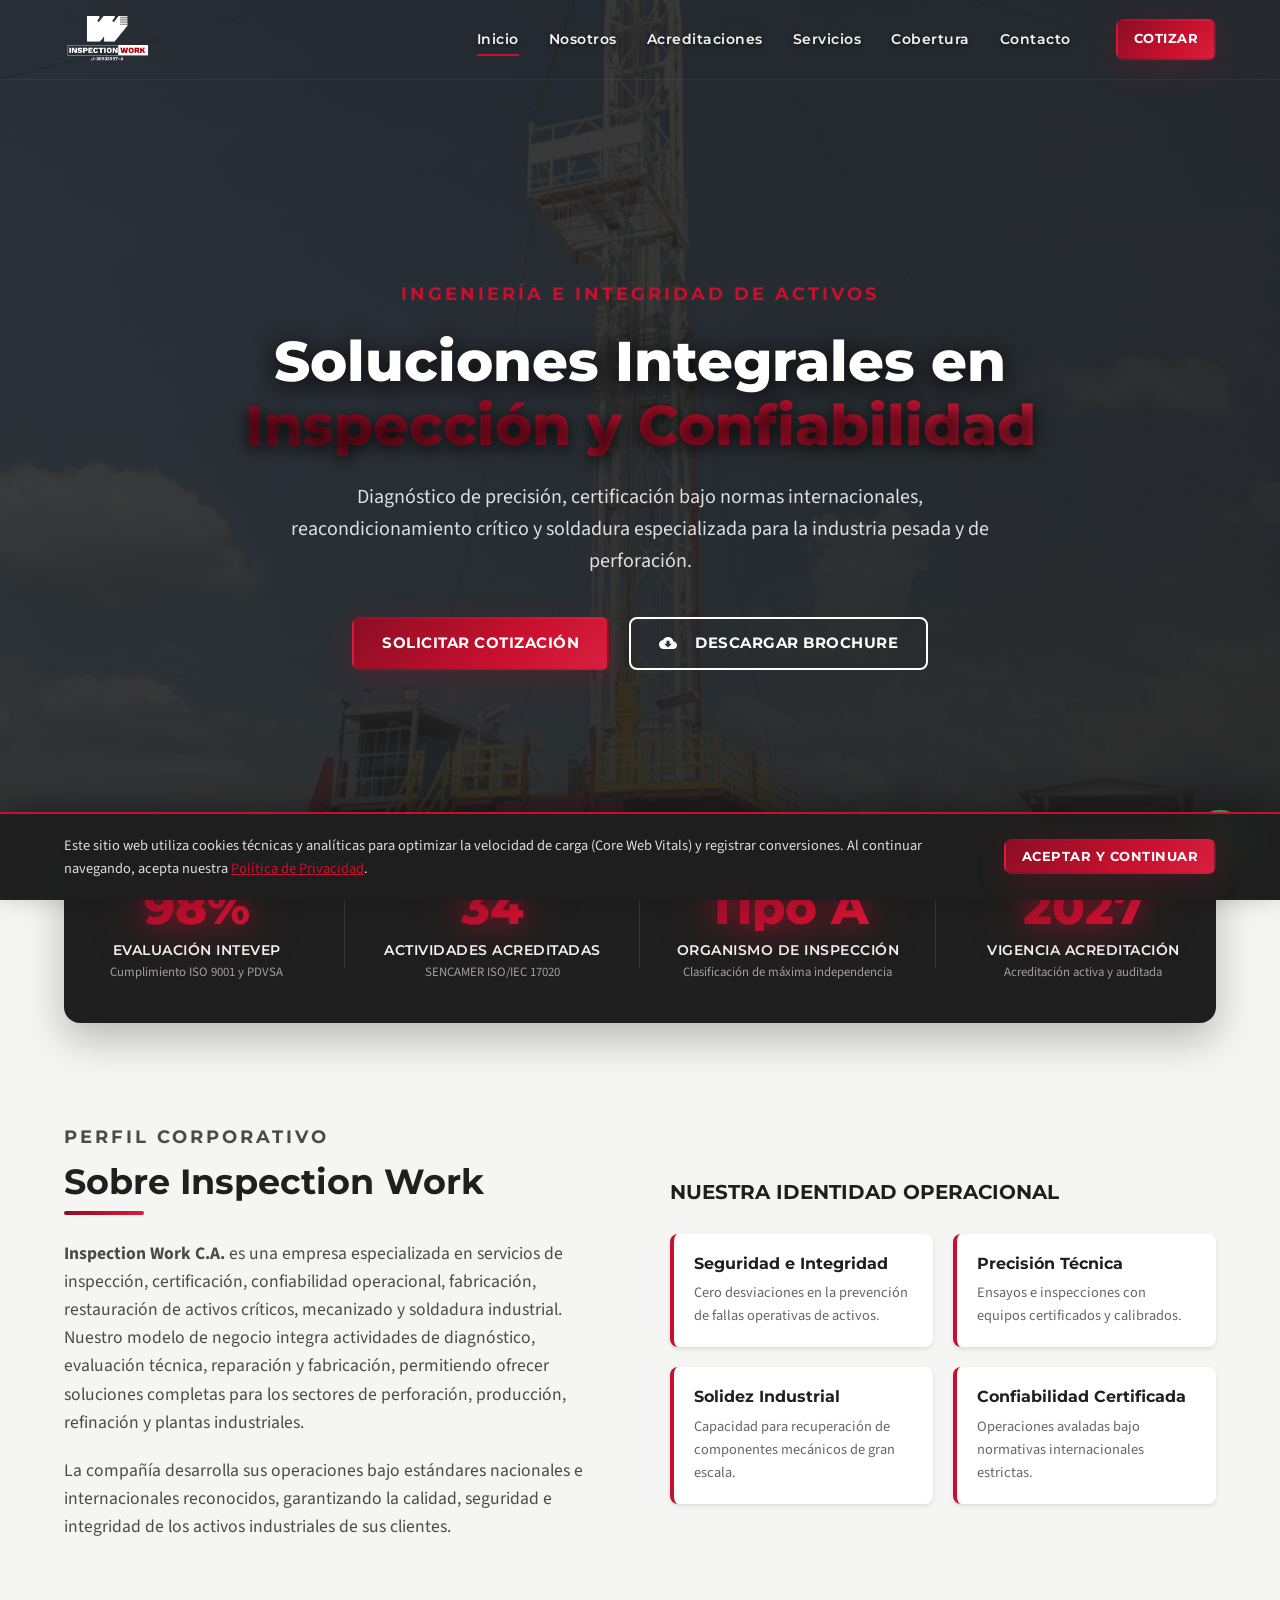
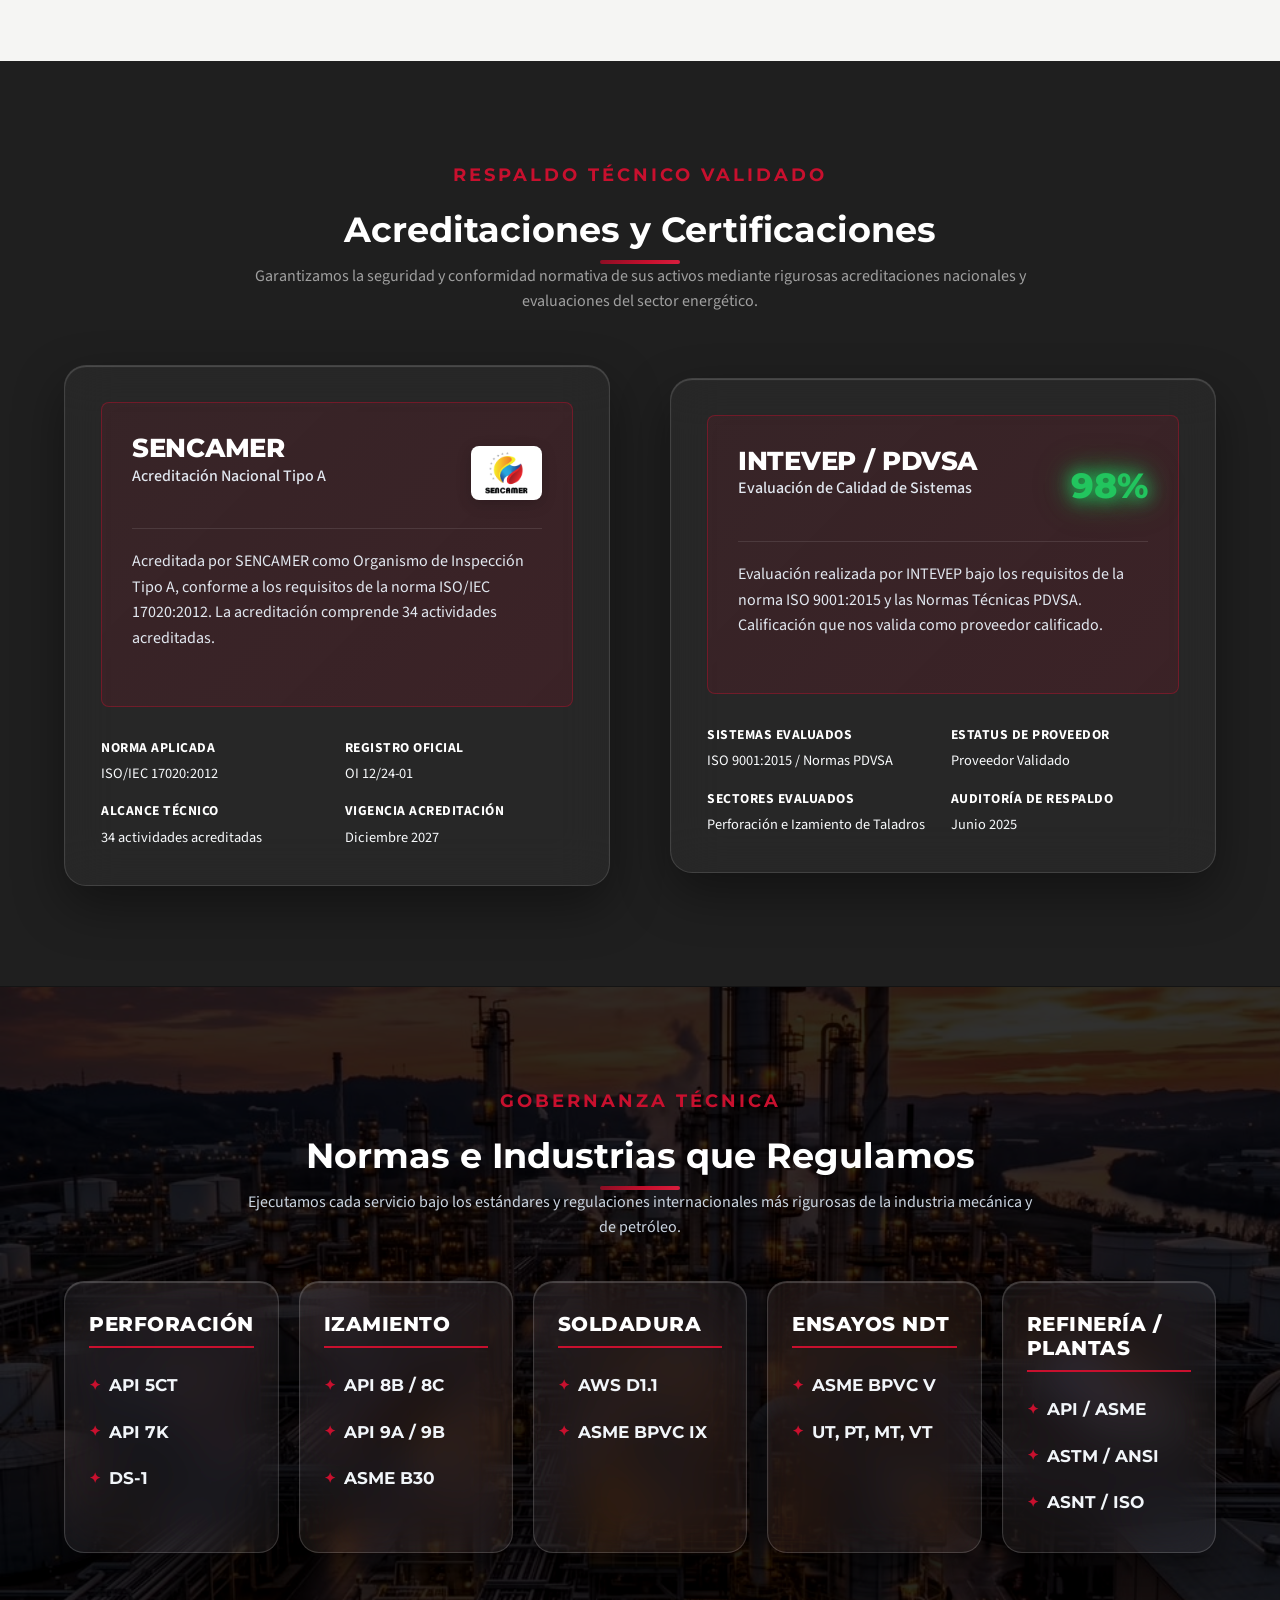
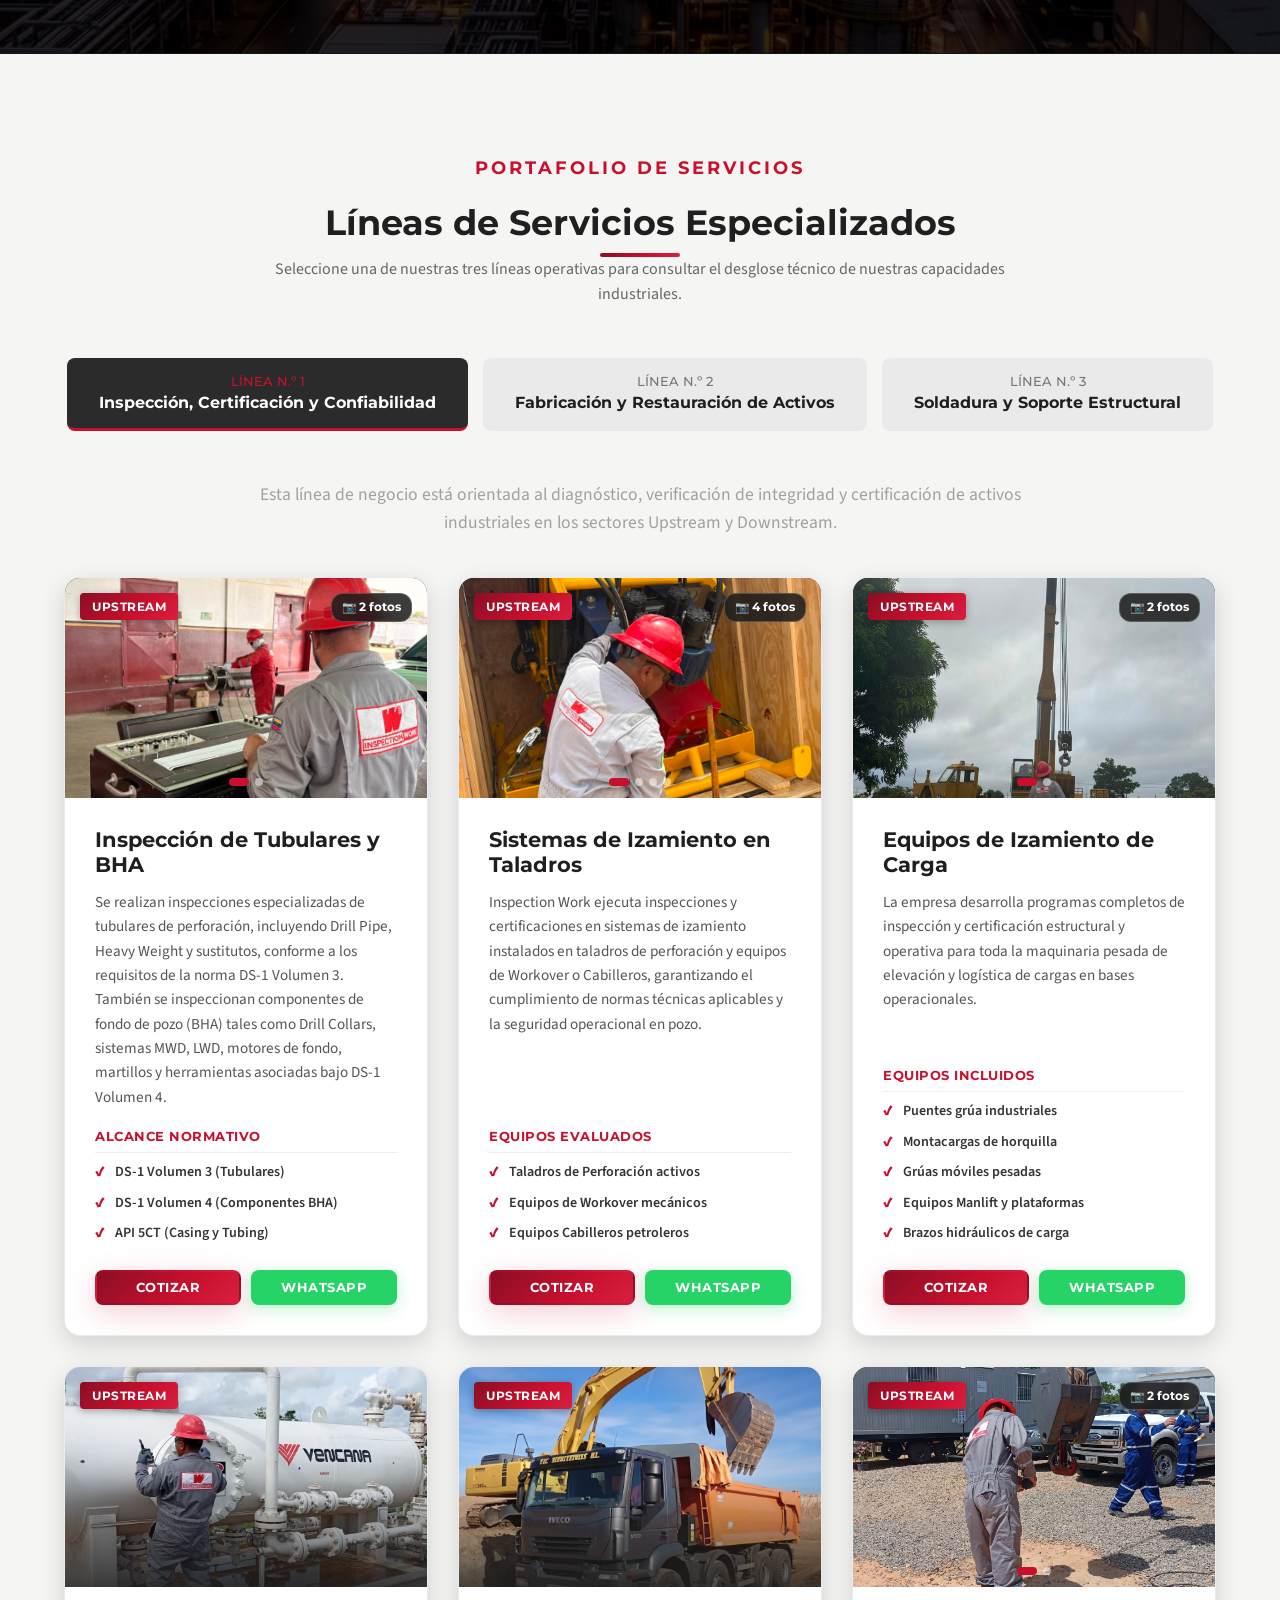
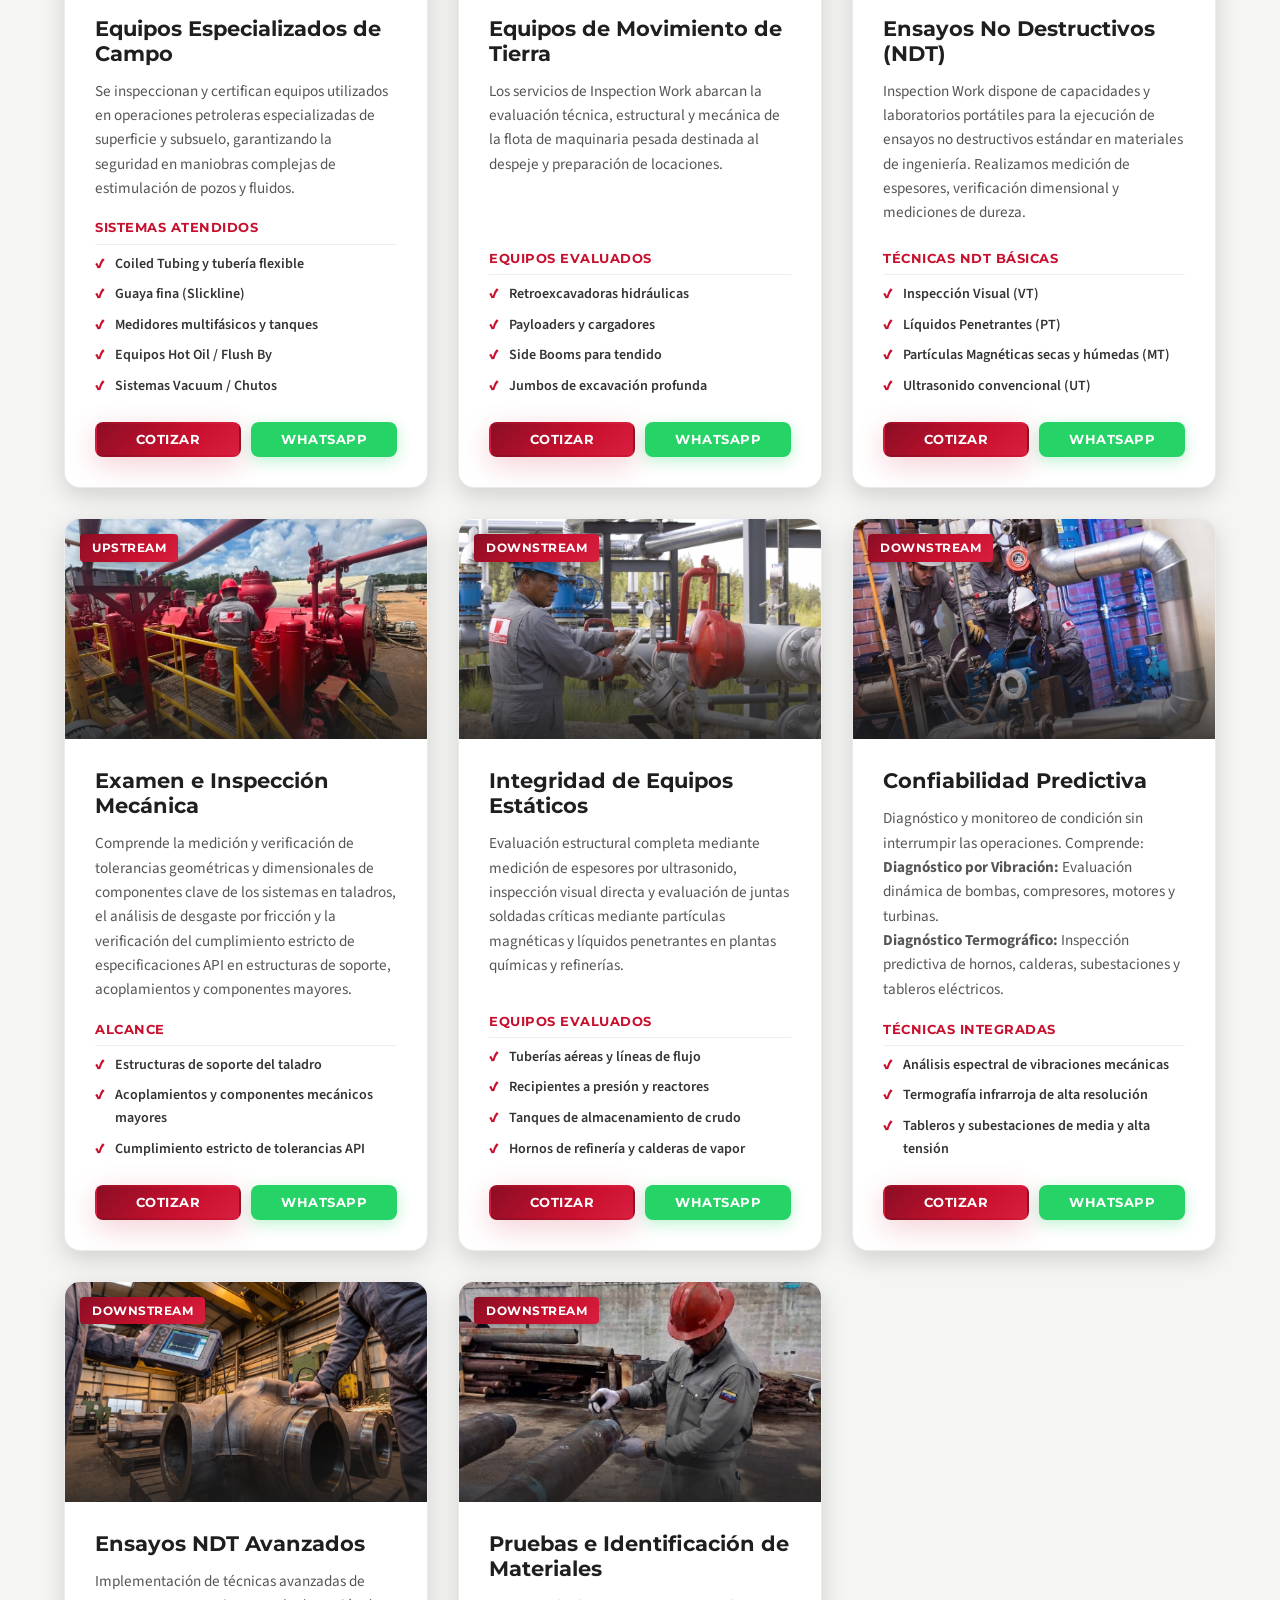
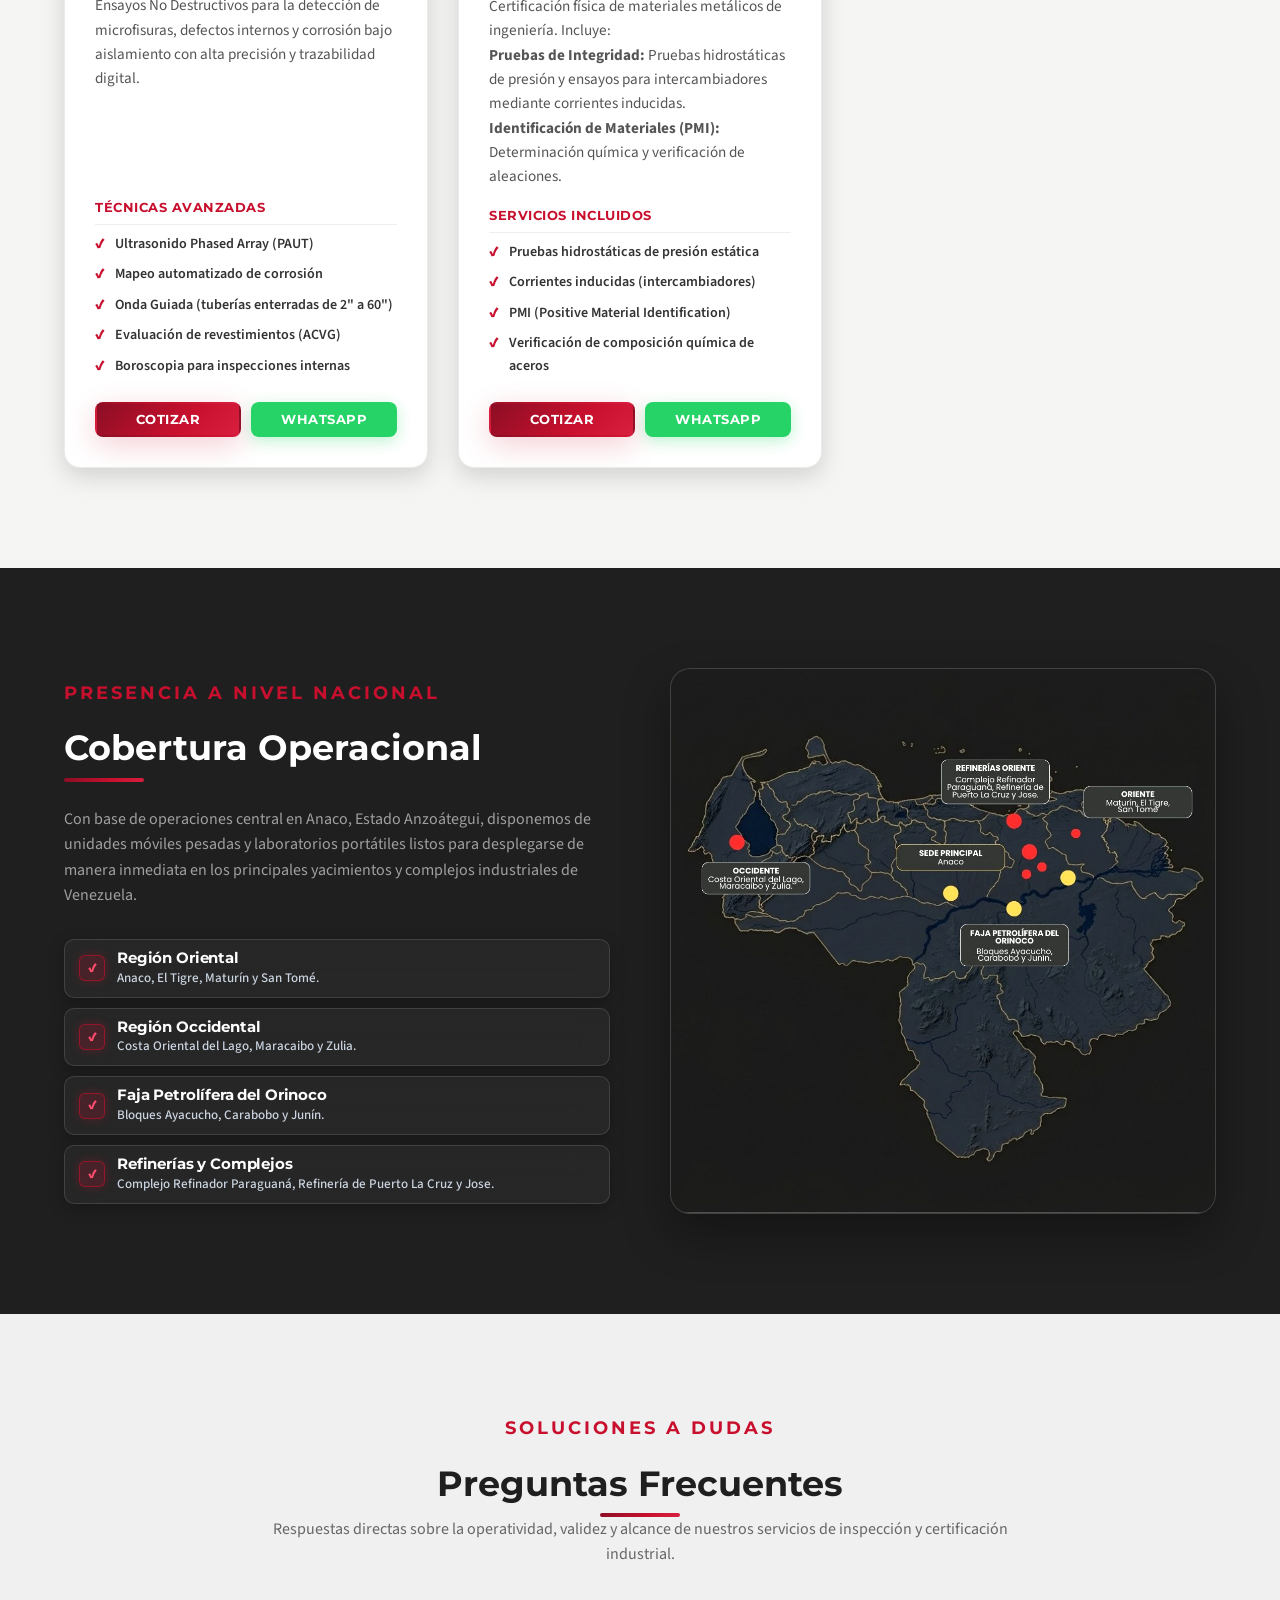
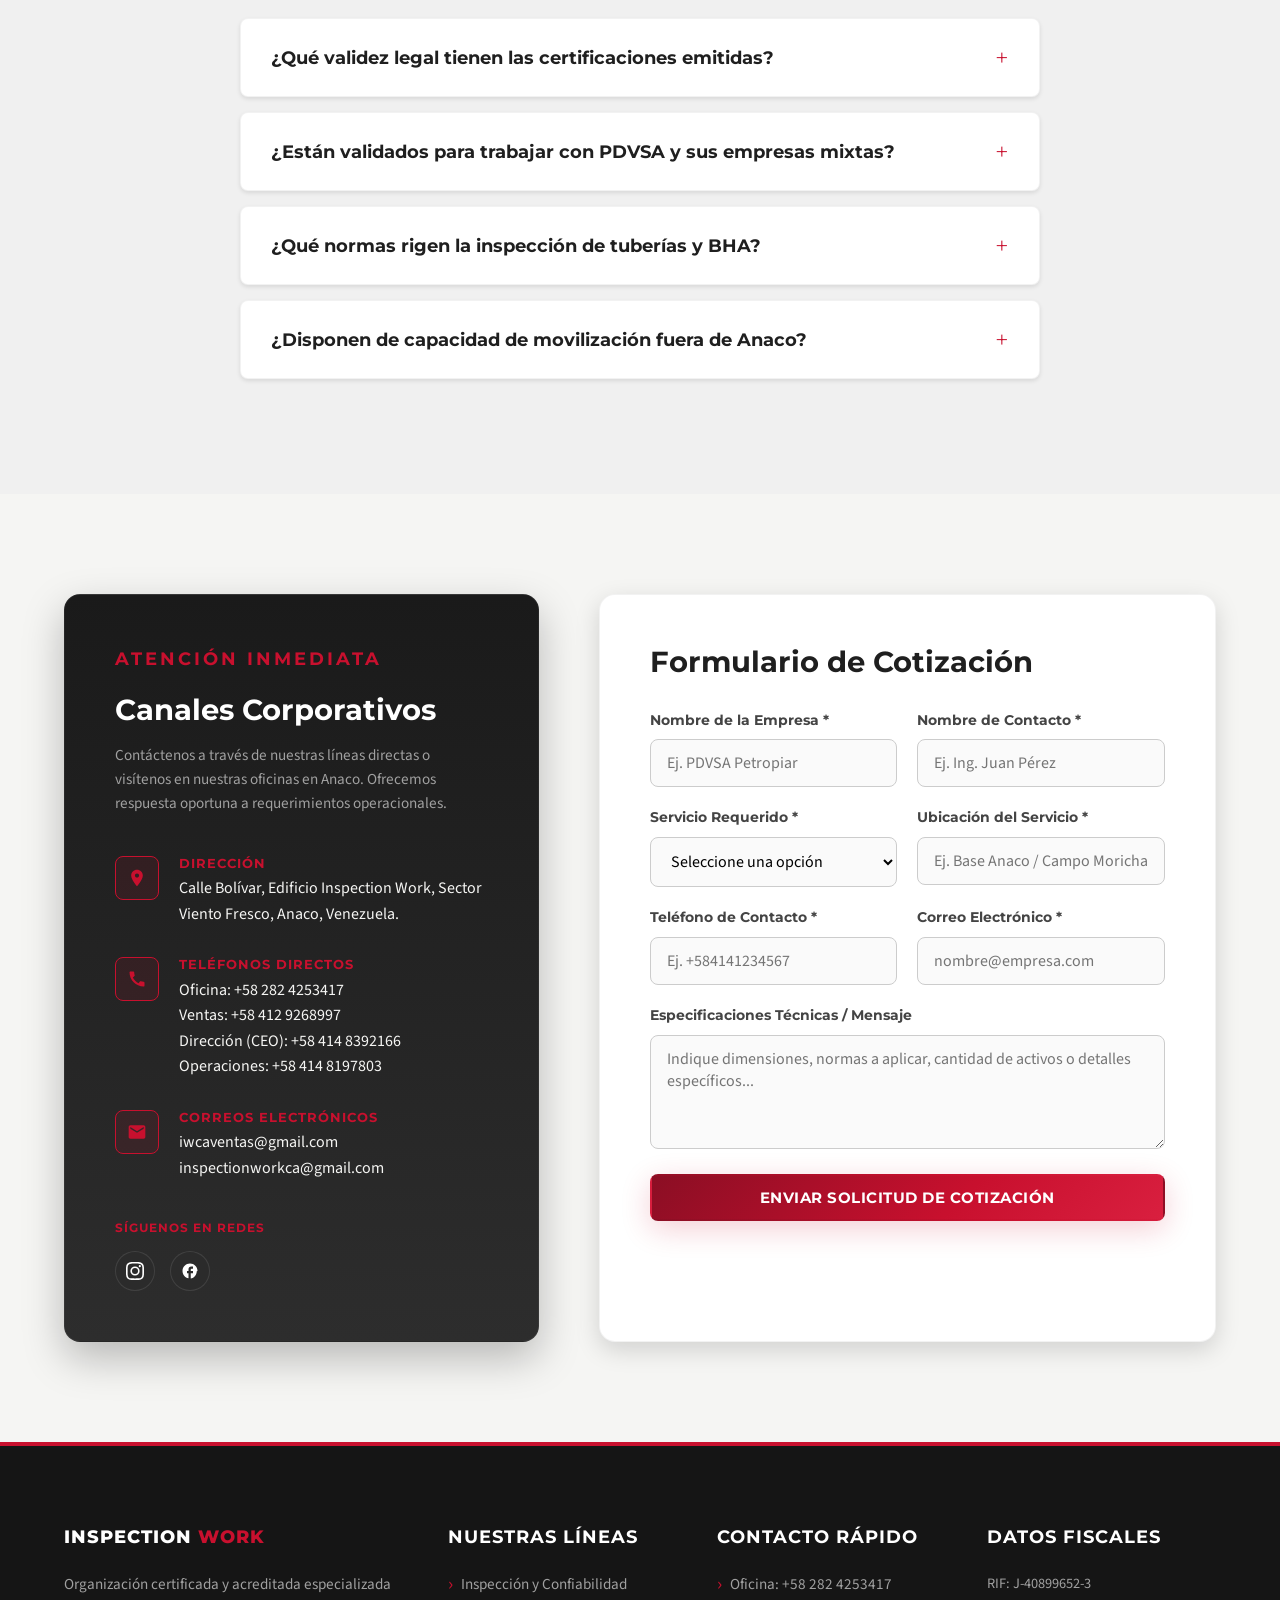
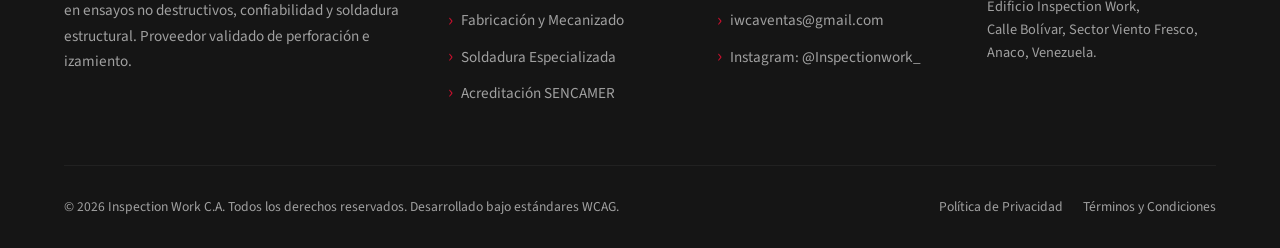
==== commit cbd999da: "Actualizacion de imagenes, logo SENCAMER y 34 actividades acreditadas" ====
--- a/index.html
+++ b/index.html
@@ -138,7 +138,7 @@
                         <div class="stat-sub">Cumplimiento ISO 9001 y PDVSA</div>
                     </div>
                     <div class="stat-item">
-                        <div class="stat-number" data-count="25" data-suffix="">0</div>
+                        <div class="stat-number" data-count="34" data-suffix="">0</div>
                         <div class="stat-label">Actividades Acreditadas</div>
                         <div class="stat-sub">SENCAMER ISO/IEC 17020</div>
                     </div>
@@ -209,9 +209,11 @@
                                     <h3>SENCAMER</h3>
                                     <p class="text-muted">Acreditación Nacional Tipo A</p>
                                 </div>
-                                <div class="accred-badge-number green-glow-number" data-count="17020">0</div>
-                            </div>
-                            <p>Acreditada por SENCAMER como Organismo de Inspección Tipo A, conforme a los requisitos de la norma ISO/IEC 17020:2012. La acreditación comprende 25 actividades acreditadas.</p>
+                                <div class="accred-logos-container" title="Acreditación SENCAMER">
+                                    <img src="assets/sencamer_logo.png" alt="SENCAMER - Organismo de Inspección Tipo A" class="accred-logo-sencamer" loading="lazy">
+                                </div>
+                            </div>
+                            <p>Acreditada por SENCAMER como Organismo de Inspección Tipo A, conforme a los requisitos de la norma ISO/IEC 17020:2012. La acreditación comprende 34 actividades acreditadas.</p>
                         </div>
                         <div class="accred-details-list">
                             <div class="accred-detail-item">
@@ -224,7 +226,7 @@
                             </div>
                             <div class="accred-detail-item">
                                 <strong>Alcance Técnico</strong>
-                                25 actividades acreditadas
+                                34 actividades acreditadas
                             </div>
                             <div class="accred-detail-item">
                                 <strong>Vigencia Acreditación</strong>
@@ -325,7 +327,7 @@
         <section class="section" id="servicios">
             <div class="container">
                 <div class="text-center" style="max-width: 800px; margin: 0 auto 50px auto;">
-                    <p class="hero-tagline">Portafolio de Ingeniería</p>
+                    <p class="hero-tagline">Portafolio de Servicios</p>
                     <h2 class="section-title">Líneas de Servicios Especializados</h2>
                     <p style="color: #666;">Seleccione una de nuestras tres líneas operativas para consultar el desglose técnico de nuestras capacidades industriales.</p>
                 </div>
@@ -485,7 +487,7 @@
                         <!-- Tarjeta 1.1.5 (Upstream) -->
                         <article class="service-card">
                             <div class="service-card-media">
-                                <img src="assets/servicios/particulas_magneticas_quinta_rueda.jpeg" alt="Equipos de Movimiento de Tierra" class="service-card-img" loading="lazy">
+                                <img src="assets/servicios/movimiento_tierra.jpg" alt="Equipos de Movimiento de Tierra - Maquinaria Pesada" class="service-card-img" loading="lazy">
                                 <div class="service-media-overlay"></div>
                                 <span class="service-badge service-badge-upstream">Upstream</span>
                             </div>
@@ -512,8 +514,6 @@
                                 <div class="service-carousel-slides">
                                     <img src="assets/servicios/tintes_penetrantes_gancho.jpeg" alt="NDT - Tintes Penetrantes a Gancho de Carga" class="service-card-img active" loading="lazy">
                                     <img src="assets/servicios/tinte_penetrante_king_pin.jpeg" alt="NDT - Tinte Penetrante a King Pin" class="service-card-img" loading="lazy">
-                                    <img src="assets/servicios/particulas_magneticas_quinta_rueda.jpeg" alt="NDT - Partículas Magnéticas a Quinta Rueda" class="service-card-img" loading="lazy">
-                                    <img src="assets/servicios/equipo_multifasico.jpeg" alt="NDT - Inspección con Equipo Multifásico" class="service-card-img" loading="lazy">
                                 </div>
                                 <div class="service-media-overlay"></div>
                                 <span class="service-badge service-badge-upstream">Upstream</span>
@@ -522,10 +522,8 @@
                                 <div class="carousel-indicators">
                                     <span class="dot active"></span>
                                     <span class="dot"></span>
-                                    <span class="dot"></span>
-                                    <span class="dot"></span>
-                                </div>
-                                <span class="photo-count-badge">📷 4 fotos</span>
+                                </div>
+                                <span class="photo-count-badge">📷 2 fotos</span>
                             </div>
                             <div class="service-card-body">
                                 <h3 class="service-card-title">Ensayos No Destructivos (NDT)</h3>
@@ -546,55 +544,33 @@
 
                         <!-- Tarjeta 1.1.7 (Upstream) -->
                         <article class="service-card">
-                            <div class="service-card-media" data-carousel>
-                                <div class="service-carousel-slides">
-                                    <img src="assets/servicios/herramientas_1.jpg" alt="Inspección de Herramientas Vista 1" class="service-card-img active" loading="lazy">
-                                    <img src="assets/servicios/herramientas_2.jpg" alt="Inspección de Herramientas Vista 2" class="service-card-img" loading="lazy">
-                                    <img src="assets/servicios/herramientas_3.jpg" alt="Inspección de Herramientas Vista 3" class="service-card-img" loading="lazy">
-                                </div>
+                            <div class="service-card-media">
+                                <img src="assets/servicios/inspeccion_bomba_lodo.jpeg" alt="Examen e Inspección Mecánica - Tolerancias y Verificación Dimensional" class="service-card-img" loading="lazy">
                                 <div class="service-media-overlay"></div>
                                 <span class="service-badge service-badge-upstream">Upstream</span>
-                                <button class="carousel-btn prev" aria-label="Anterior">&lsaquo;</button>
-                                <button class="carousel-btn next" aria-label="Siguiente">&rsaquo;</button>
-                                <div class="carousel-indicators">
-                                    <span class="dot active"></span>
-                                    <span class="dot"></span>
-                                    <span class="dot"></span>
-                                </div>
-                                <span class="photo-count-badge">📷 3 fotos</span>
-                            </div>
-                            <div class="service-card-body">
-                                <h3 class="service-card-title">Inspección Mecánica Estructural</h3>
-                                <p class="service-card-desc">Comprende la medición y verificación de tolerancias geométricas y dimensionales, el análisis de desgaste por fricción y la verificación del cumplimiento de especificaciones API en estructuras de soporte, acoplamientos y componentes críticos instalados en taladros.</p>
+                            </div>
+                            <div class="service-card-body">
+                                <h3 class="service-card-title">Examen e Inspección Mecánica</h3>
+                                <p class="service-card-desc">Comprende la medición y verificación de tolerancias geométricas y dimensionales de componentes clave de los sistemas en taladros, el análisis de desgaste por fricción y la verificación del cumplimiento estricto de especificaciones API en estructuras de soporte, acoplamientos y componentes mayores.</p>
                                 <div class="service-card-items-title">Alcance</div>
                                 <ul class="service-card-list">
                                     <li>Estructuras de soporte del taladro</li>
-                                    <li>Acoplamientos de transmisión</li>
+                                    <li>Acoplamientos y componentes mecánicos mayores</li>
                                     <li>Cumplimiento estricto de tolerancias API</li>
                                 </ul>
                                 <div class="service-card-actions">
-                                    <button onclick="selectServiceInForm('Inspección Mecánica Estructural')" class="btn btn-primary btn-sm">Cotizar</button>
-                                    <button data-whatsapp-service="Inspección Mecánica Estructural" class="btn btn-whatsapp btn-sm">WhatsApp</button>
+                                    <button onclick="selectServiceInForm('Examen e Inspección Mecánica')" class="btn btn-primary btn-sm">Cotizar</button>
+                                    <button data-whatsapp-service="Examen e Inspección Mecánica" class="btn btn-whatsapp btn-sm">WhatsApp</button>
                                 </div>
                             </div>
                         </article>
 
                         <!-- Tarjeta 1.2.1 (Downstream) -->
                         <article class="service-card">
-                            <div class="service-card-media" data-carousel>
-                                <div class="service-carousel-slides">
-                                    <img src="assets/servicios/refineria_1.jpg" alt="Integridad de Equipos Estáticos - Vista Refinería 1" class="service-card-img active" loading="lazy">
-                                    <img src="assets/servicios/refineria_2.jpg" alt="Integridad de Equipos Estáticos - Vista Refinería 2" class="service-card-img" loading="lazy">
-                                </div>
+                            <div class="service-card-media">
+                                <img src="assets/servicios/integridad_equipos_estaticos.jpg" alt="Integridad de Equipos Estáticos - Evaluación Técnica en Planta" class="service-card-img" loading="lazy">
                                 <div class="service-media-overlay"></div>
                                 <span class="service-badge service-badge-downstream">Downstream</span>
-                                <button class="carousel-btn prev" aria-label="Anterior">&lsaquo;</button>
-                                <button class="carousel-btn next" aria-label="Siguiente">&rsaquo;</button>
-                                <div class="carousel-indicators">
-                                    <span class="dot active"></span>
-                                    <span class="dot"></span>
-                                </div>
-                                <span class="photo-count-badge">📷 2 fotos</span>
                             </div>
                             <div class="service-card-body">
                                 <h3 class="service-card-title">Integridad de Equipos Estáticos</h3>
@@ -616,7 +592,7 @@
                         <!-- Tarjeta 1.2.2 (Downstream) -->
                         <article class="service-card">
                             <div class="service-card-media">
-                                <img src="assets/servicios/refineria_2.jpg" alt="Confiabilidad Predictiva" class="service-card-img" loading="lazy">
+                                <img src="assets/servicios/confiabilidad_predictiva.jpg" alt="Confiabilidad Predictiva - Monitoreo de Condición y Diagnóstico" class="service-card-img" loading="lazy">
                                 <div class="service-media-overlay"></div>
                                 <span class="service-badge service-badge-downstream">Downstream</span>
                             </div>
@@ -641,7 +617,7 @@
                         <!-- Tarjeta 1.2.3 (Downstream) -->
                         <article class="service-card">
                             <div class="service-card-media">
-                                <img src="assets/servicios/tubulares_ultrasonido.jpg" alt="Ensayos NDT Avanzados" class="service-card-img" loading="lazy">
+                                <img src="assets/servicios/ndt_avanzados.jpg" alt="Ensayos NDT Avanzados - Ultrasonido Phased Array y Detección Digital" class="service-card-img" loading="lazy">
                                 <div class="service-media-overlay"></div>
                                 <span class="service-badge service-badge-downstream">Downstream</span>
                             </div>
@@ -700,20 +676,10 @@
                         
                         <!-- Tarjeta 2.1 -->
                         <article class="service-card">
-                            <div class="service-card-media" data-carousel>
-                                <div class="service-carousel-slides">
-                                    <img src="assets/servicios/fabricacion_rosca_1.jpg" alt="Fabricación de Rosca Vista 1" class="service-card-img active" loading="lazy">
-                                    <img src="assets/servicios/fabricacion_rosca_2.jpg" alt="Fabricación de Rosca Vista 2" class="service-card-img" loading="lazy">
-                                </div>
+                            <div class="service-card-media">
+                                <img src="assets/servicios/fabricacion_rosca_1.jpg" alt="Fabricación y Reacondicionamiento de Roscas" class="service-card-img" loading="lazy">
                                 <div class="service-media-overlay"></div>
                                 <span class="service-badge">Restauración</span>
-                                <button class="carousel-btn prev" aria-label="Anterior">&lsaquo;</button>
-                                <button class="carousel-btn next" aria-label="Siguiente">&rsaquo;</button>
-                                <div class="carousel-indicators">
-                                    <span class="dot active"></span>
-                                    <span class="dot"></span>
-                                </div>
-                                <span class="photo-count-badge">📷 2 fotos</span>
                             </div>
                             <div class="service-card-body">
                                 <h3 class="service-card-title">Fabricación y Reacondicionamiento de Roscas</h3>
@@ -1151,7 +1117,7 @@
                                             <option value="Equipos Especializados de Campo">Equipos Especializados de Campo</option>
                                             <option value="Equipos de Movimiento de Tierra">Equipos de Movimiento de Tierra</option>
                                             <option value="Ensayos No Destructivos (NDT)">Ensayos No Destructivos (NDT)</option>
-                                            <option value="Inspección Mecánica Estructural">Inspección Mecánica Estructural</option>
+                                            <option value="Examen e Inspección Mecánica">Examen e Inspección Mecánica</option>
                                             <option value="Integridad de Equipos Estáticos">Integridad de Equipos Estáticos</option>
                                             <option value="Confiabilidad Predictiva">Confiabilidad Predictiva</option>
                                             <option value="Ensayos NDT Avanzados">Ensayos NDT Avanzados</option>
--- a/css/style.css
+++ b/css/style.css
@@ -633,6 +633,43 @@
     color: #25D366; /* Verde de éxito / cumplimiento */
 }
 
+/* Contenedor Contiguo de Logos Acreditación SENCAMER + IW (Normativa Legal SENCAMER) */
+.accred-logos-container {
+    display: inline-flex;
+    align-items: center;
+    background: #FFFFFF;
+    padding: 6px 14px;
+    border-radius: 8px;
+    gap: 14px;
+    box-shadow: 0 4px 15px rgba(0, 0, 0, 0.2);
+    flex-shrink: 0;
+}
+
+.accred-logos-divider {
+    width: 1px;
+    height: 32px;
+    background: rgba(0, 0, 0, 0.15);
+}
+
+.accred-logo-iw,
+.accred-logo-sencamer {
+    height: 42px;
+    width: auto;
+    max-height: 42px;
+    object-fit: contain;
+    display: block;
+    filter: none !important;
+    box-shadow: none !important;
+}
+
+@media (max-width: 600px) {
+    .accred-badge-header {
+        flex-direction: column;
+        align-items: flex-start;
+        gap: 16px;
+    }
+}
+
 .accred-details-list {
     display: grid;
     grid-template-columns: 1fr 1fr;
@@ -2264,8 +2301,6 @@
     font-size: 0.88rem !important;
     font-weight: 600;
 }
-    font-weight: 600;
-}
 
 /* Sección Cobertura y Mapa - Tarjetas de Zonas Compactas en Columna Única (50% más pequeñas) */
 .coverage-points-list {
@@ -2358,3 +2393,185 @@
     font-weight: 600 !important;
     font-size: 8.5px !important;
 }
+
+/* ==========================================================================
+   AJUSTES RESPONSIVOS MÓVILES MASTER (OPTIMIZACIÓN PARA CELULAR)
+   ========================================================================== */
+
+@media (max-width: 768px) {
+    /* Prevenir Desplazamiento Horizontal */
+    html, body {
+        overflow-x: hidden !important;
+        width: 100% !important;
+        position: relative !important;
+    }
+
+    .container {
+        padding: 0 16px !important;
+        width: 100% !important;
+        max-width: 100% !important;
+        box-sizing: border-box !important;
+    }
+
+    /* Títulos Adaptables */
+    h1, .hero-title {
+        font-size: 2rem !important;
+        line-height: 1.2 !important;
+    }
+
+    h2, .section-title {
+        font-size: 1.5rem !important;
+    }
+
+    .section {
+        padding: 45px 0 !important;
+    }
+
+    /* Sección Presentación e Identidad Operacional */
+    .about-grid {
+        grid-template-columns: 1fr !important;
+        gap: 30px !important;
+    }
+
+    .about-features {
+        grid-template-columns: 1fr !important;
+        gap: 15px !important;
+    }
+
+    .about-feat-item {
+        padding: 16px !important;
+    }
+
+    /* Acreditaciones (SENCAMER e INTEVEP) - Prevención de Desbordamiento */
+    .accreditations-container {
+        padding: 24px 16px !important;
+        border-radius: 16px !important;
+        box-sizing: border-box !important;
+        width: 100% !important;
+    }
+
+    .accred-badge-header {
+        flex-direction: column !important;
+        align-items: flex-start !important;
+        gap: 12px !important;
+        width: 100% !important;
+    }
+
+    .accred-badge-title h3 {
+        font-size: 1.35rem !important;
+        word-break: break-word !important;
+    }
+
+    .accred-badge-number {
+        font-size: 1.8rem !important;
+        align-self: flex-start !important;
+    }
+
+    /* Normas e Industrias */
+    .standards-grid {
+        grid-template-columns: 1fr !important;
+        gap: 16px !important;
+    }
+
+    .standard-cat {
+        padding: 20px 16px !important;
+    }
+
+    /* Pestañas y Tarjetas de Servicios */
+    .services-tabs-nav {
+        flex-direction: column !important;
+        gap: 8px !important;
+    }
+
+    .tab-btn {
+        width: 100% !important;
+        padding: 12px 16px !important;
+        font-size: 0.9rem !important;
+    }
+
+    .services-grid, .services-grid-2 {
+        grid-template-columns: 1fr !important;
+        gap: 20px !important;
+    }
+
+    /* Cobertura y Mapa */
+    .coverage-grid {
+        grid-template-columns: 1fr !important;
+        gap: 25px !important;
+    }
+
+    /* Sección Contacto y Formulario Inteligente */
+    .contact-grid {
+        grid-template-columns: 1fr !important;
+        gap: 25px !important;
+        width: 100% !important;
+    }
+
+    .contact-info-panel,
+    .contact-form-panel {
+        padding: 24px 16px !important;
+        border-radius: 16px !important;
+        width: 100% !important;
+        box-sizing: border-box !important;
+    }
+
+    .contact-info-header h3 {
+        font-size: 1.5rem !important;
+    }
+
+    .contact-detail-row {
+        gap: 12px !important;
+    }
+
+    .contact-text-box h5 {
+        font-size: 0.85rem !important;
+    }
+
+    .contact-text-box p, 
+    .contact-text-box a {
+        font-size: 0.9rem !important;
+        word-break: break-word !important;
+    }
+
+    .form-grid {
+        grid-template-columns: 1fr !important;
+        gap: 16px !important;
+    }
+
+    .form-group-full {
+        grid-column: span 1 !important;
+    }
+
+    .form-control {
+        width: 100% !important;
+        max-width: 100% !important;
+        box-sizing: border-box !important;
+        font-size: 0.95rem !important;
+        padding: 10px 12px !important;
+    }
+}
+
+@media (max-width: 480px) {
+    .stats-grid {
+        grid-template-columns: repeat(2, 1fr) !important;
+        gap: 12px !important;
+    }
+
+    .stat-number {
+        font-size: 2rem !important;
+    }
+
+    .stat-label {
+        font-size: 0.75rem !important;
+    }
+
+    .hero-content {
+        padding: 0 10px !important;
+    }
+
+    .hero-tagline {
+        font-size: 0.85rem !important;
+        letter-spacing: 1.5px !important;
+    }
+}
+
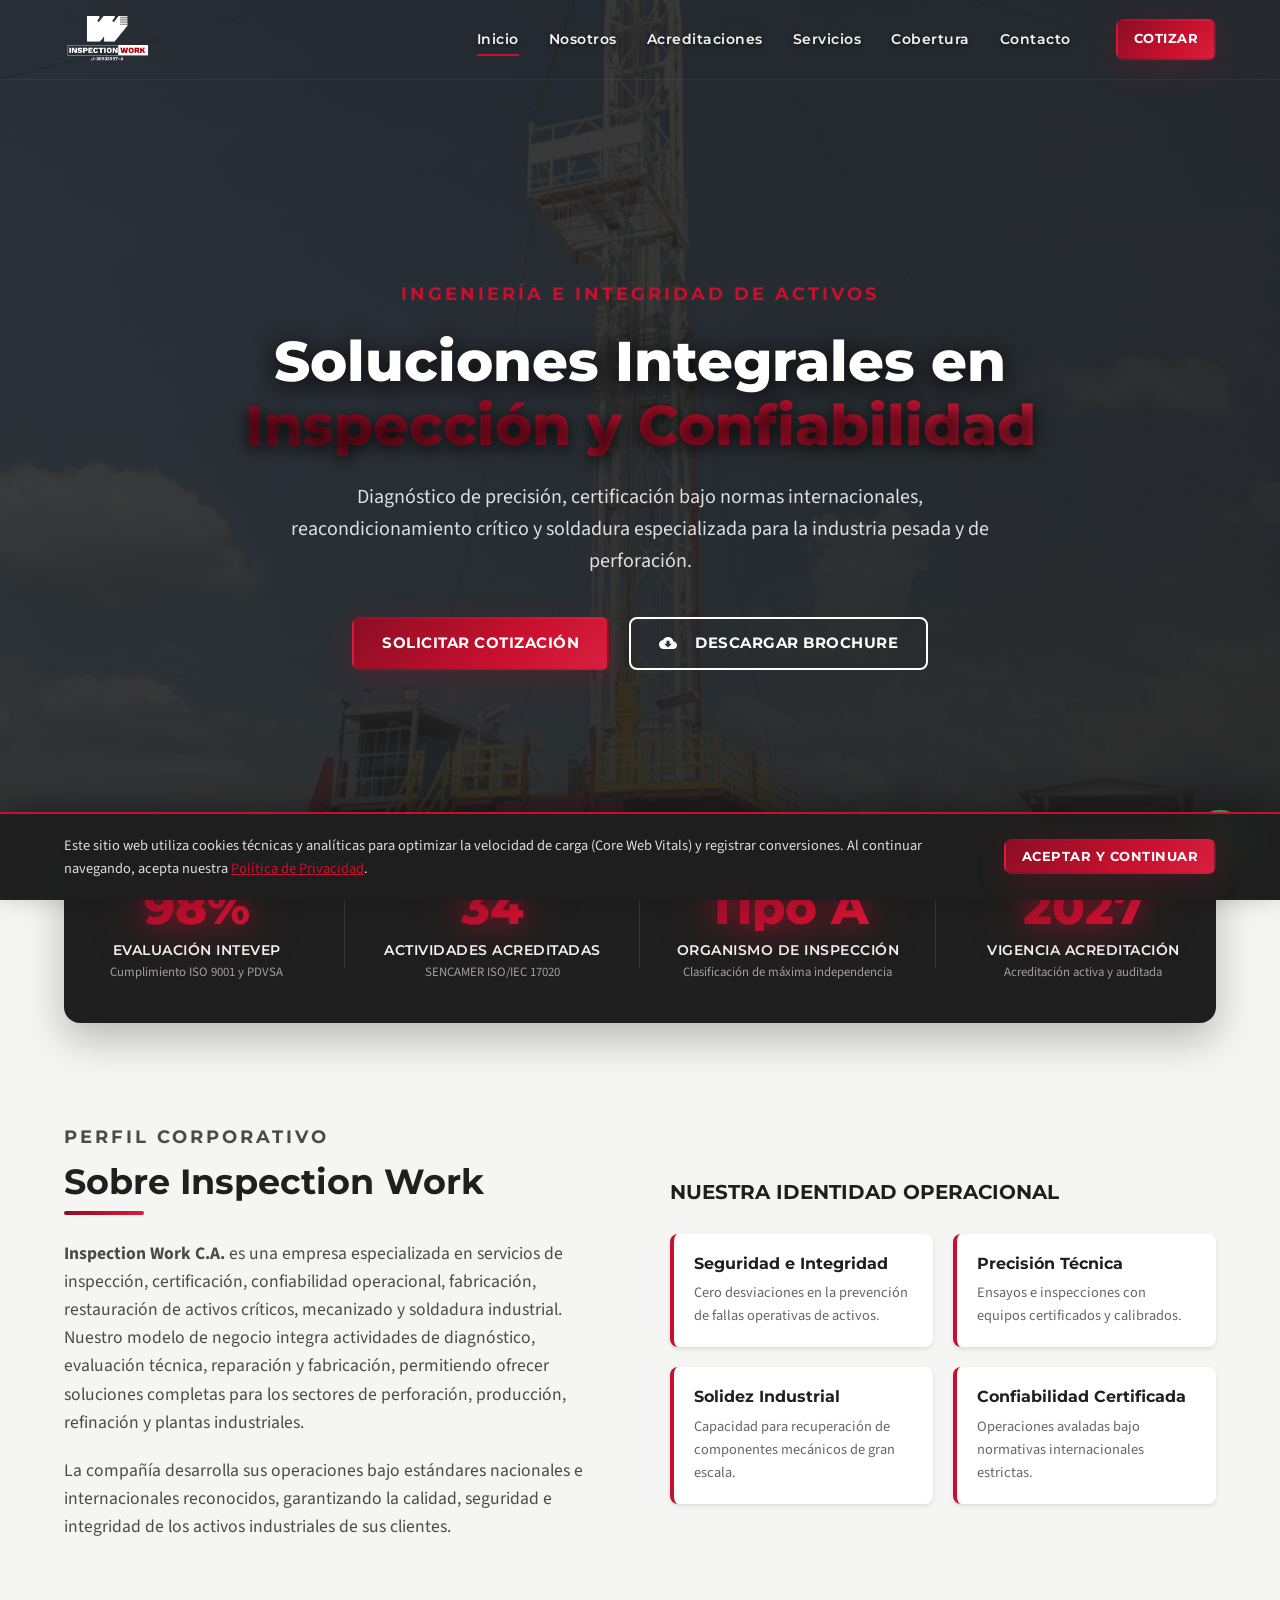
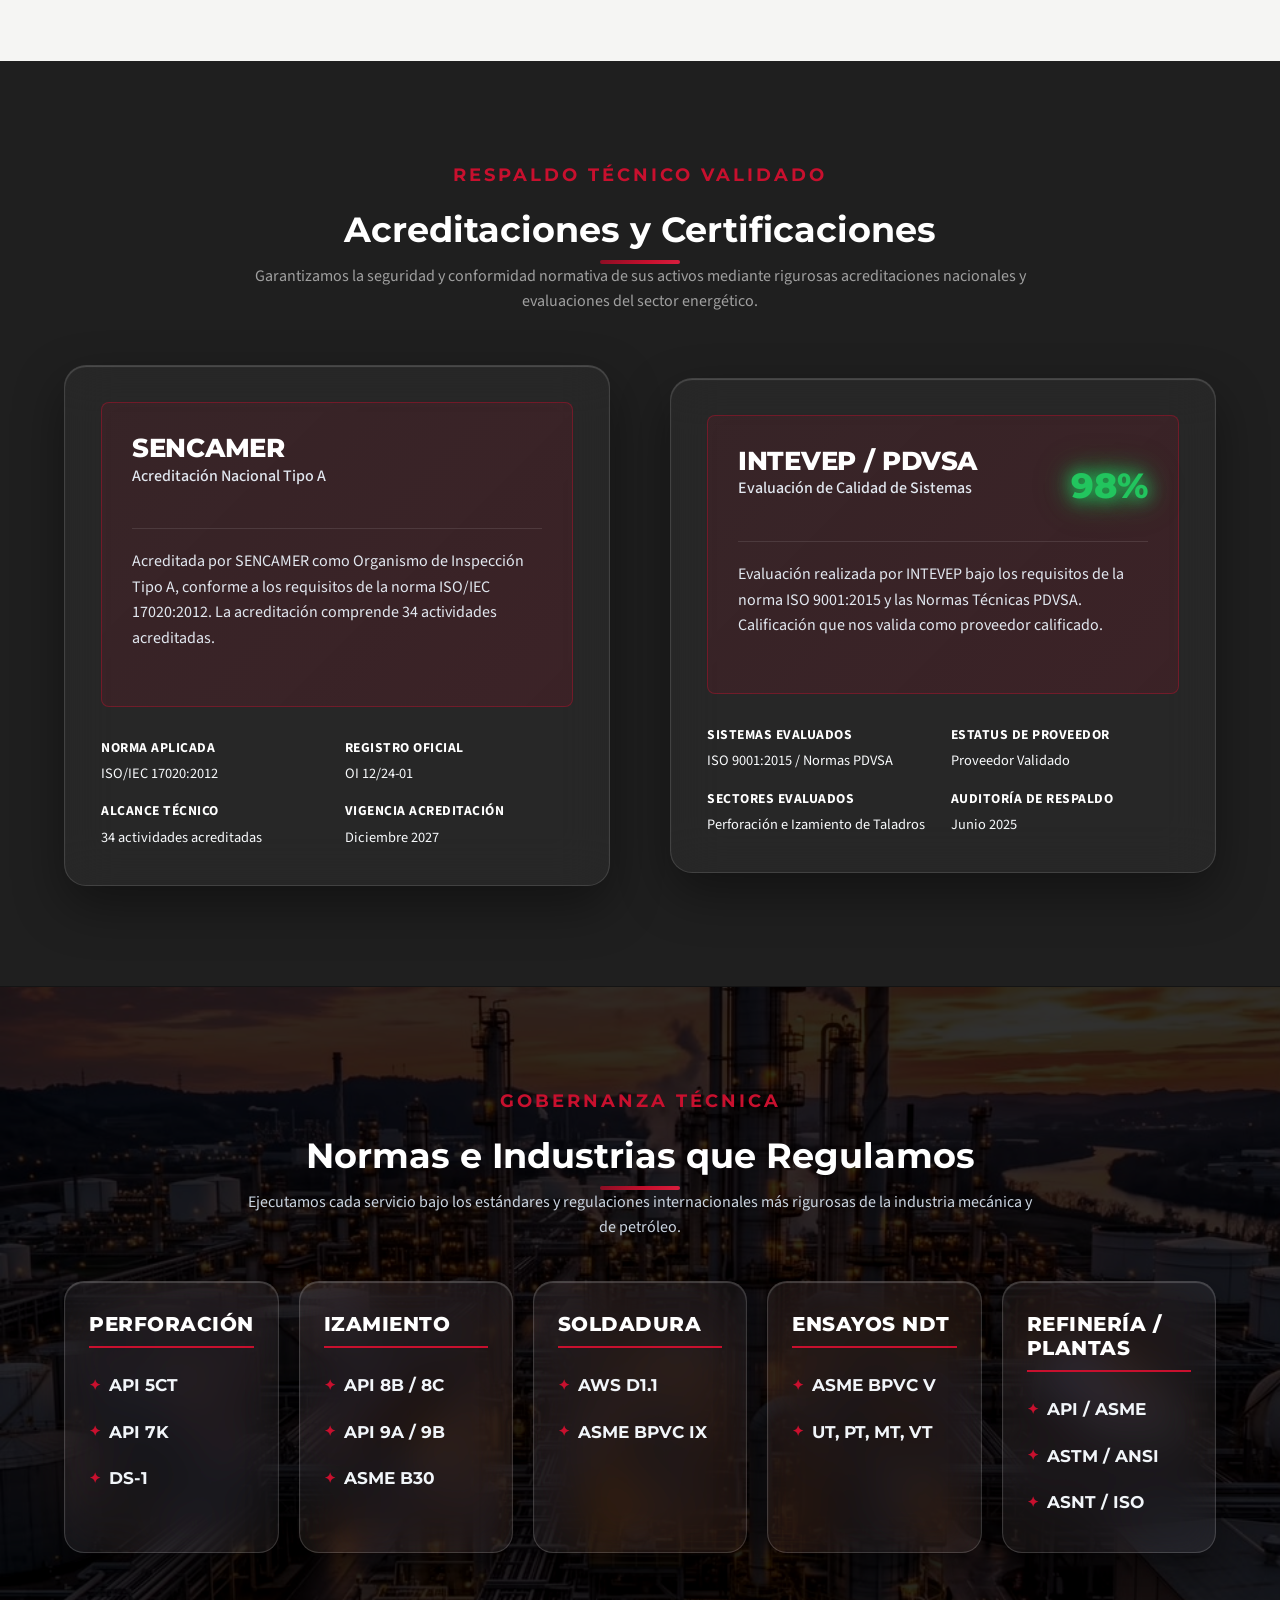
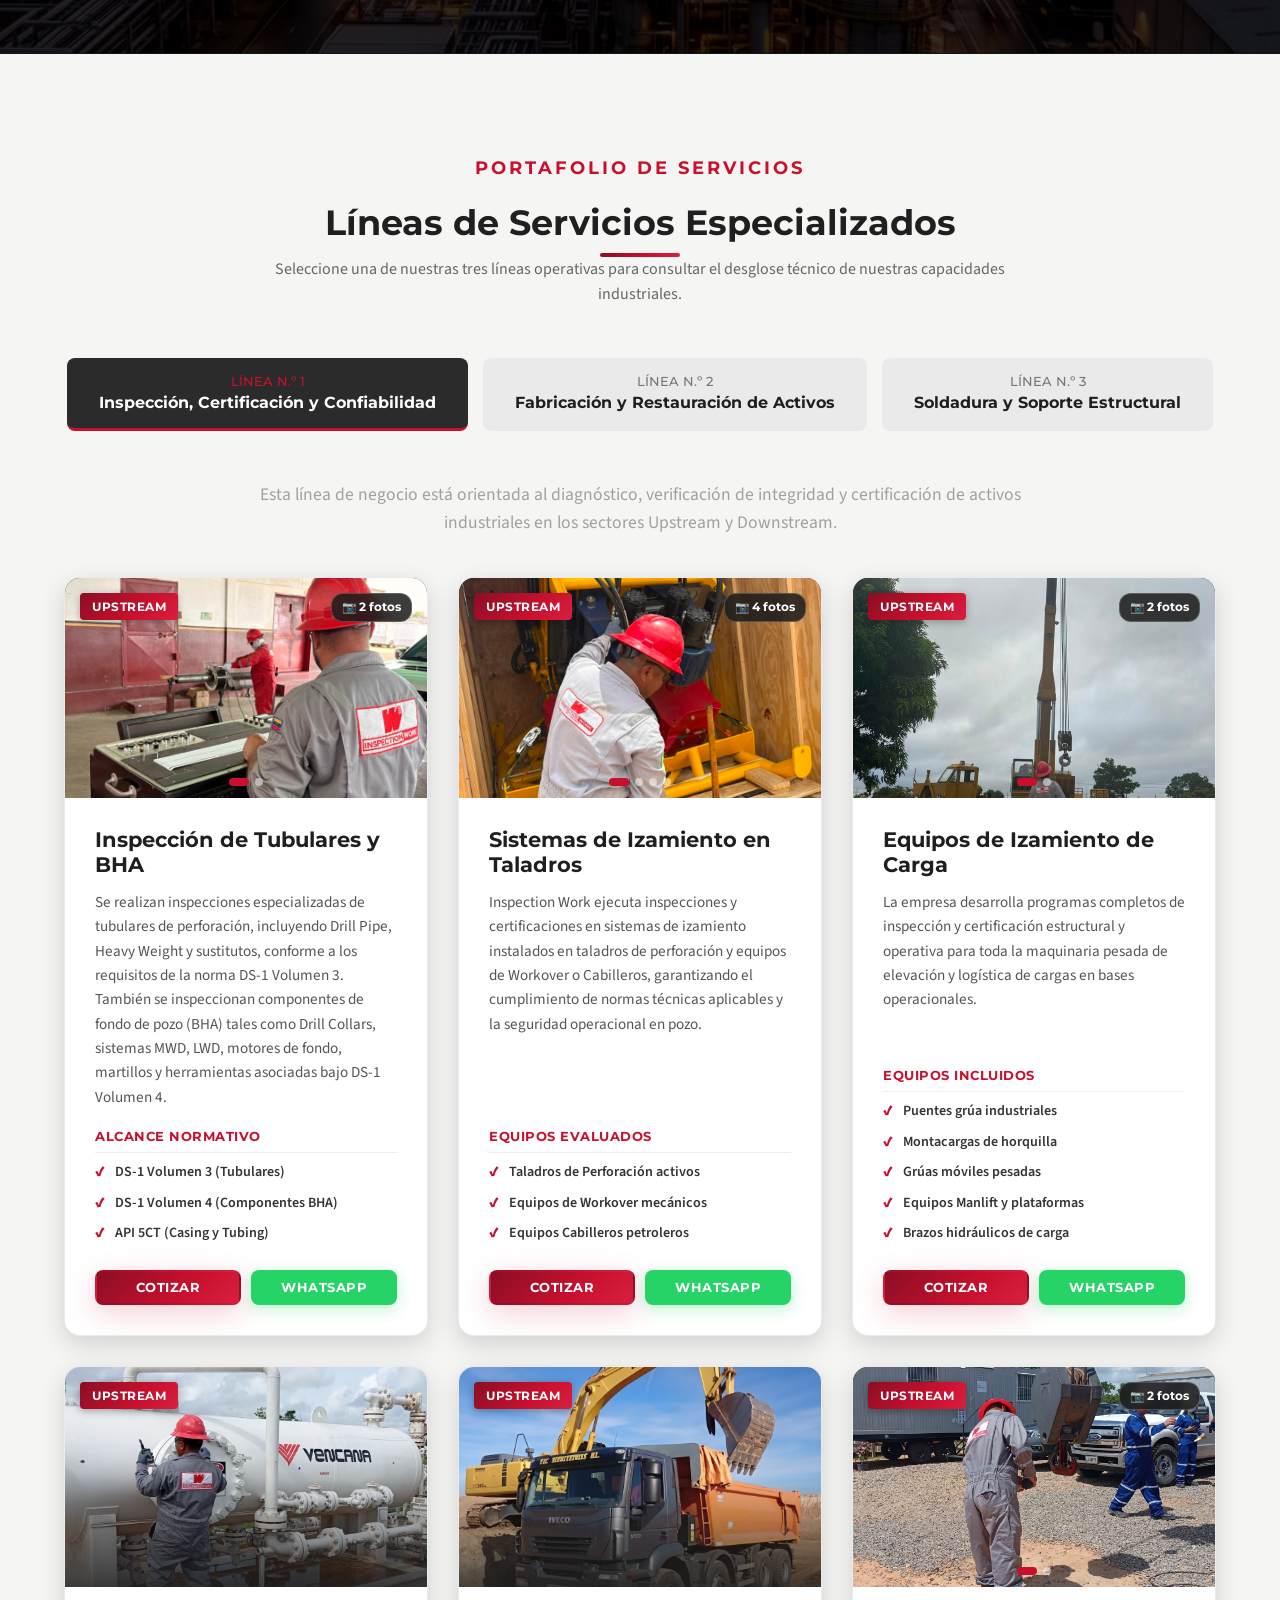
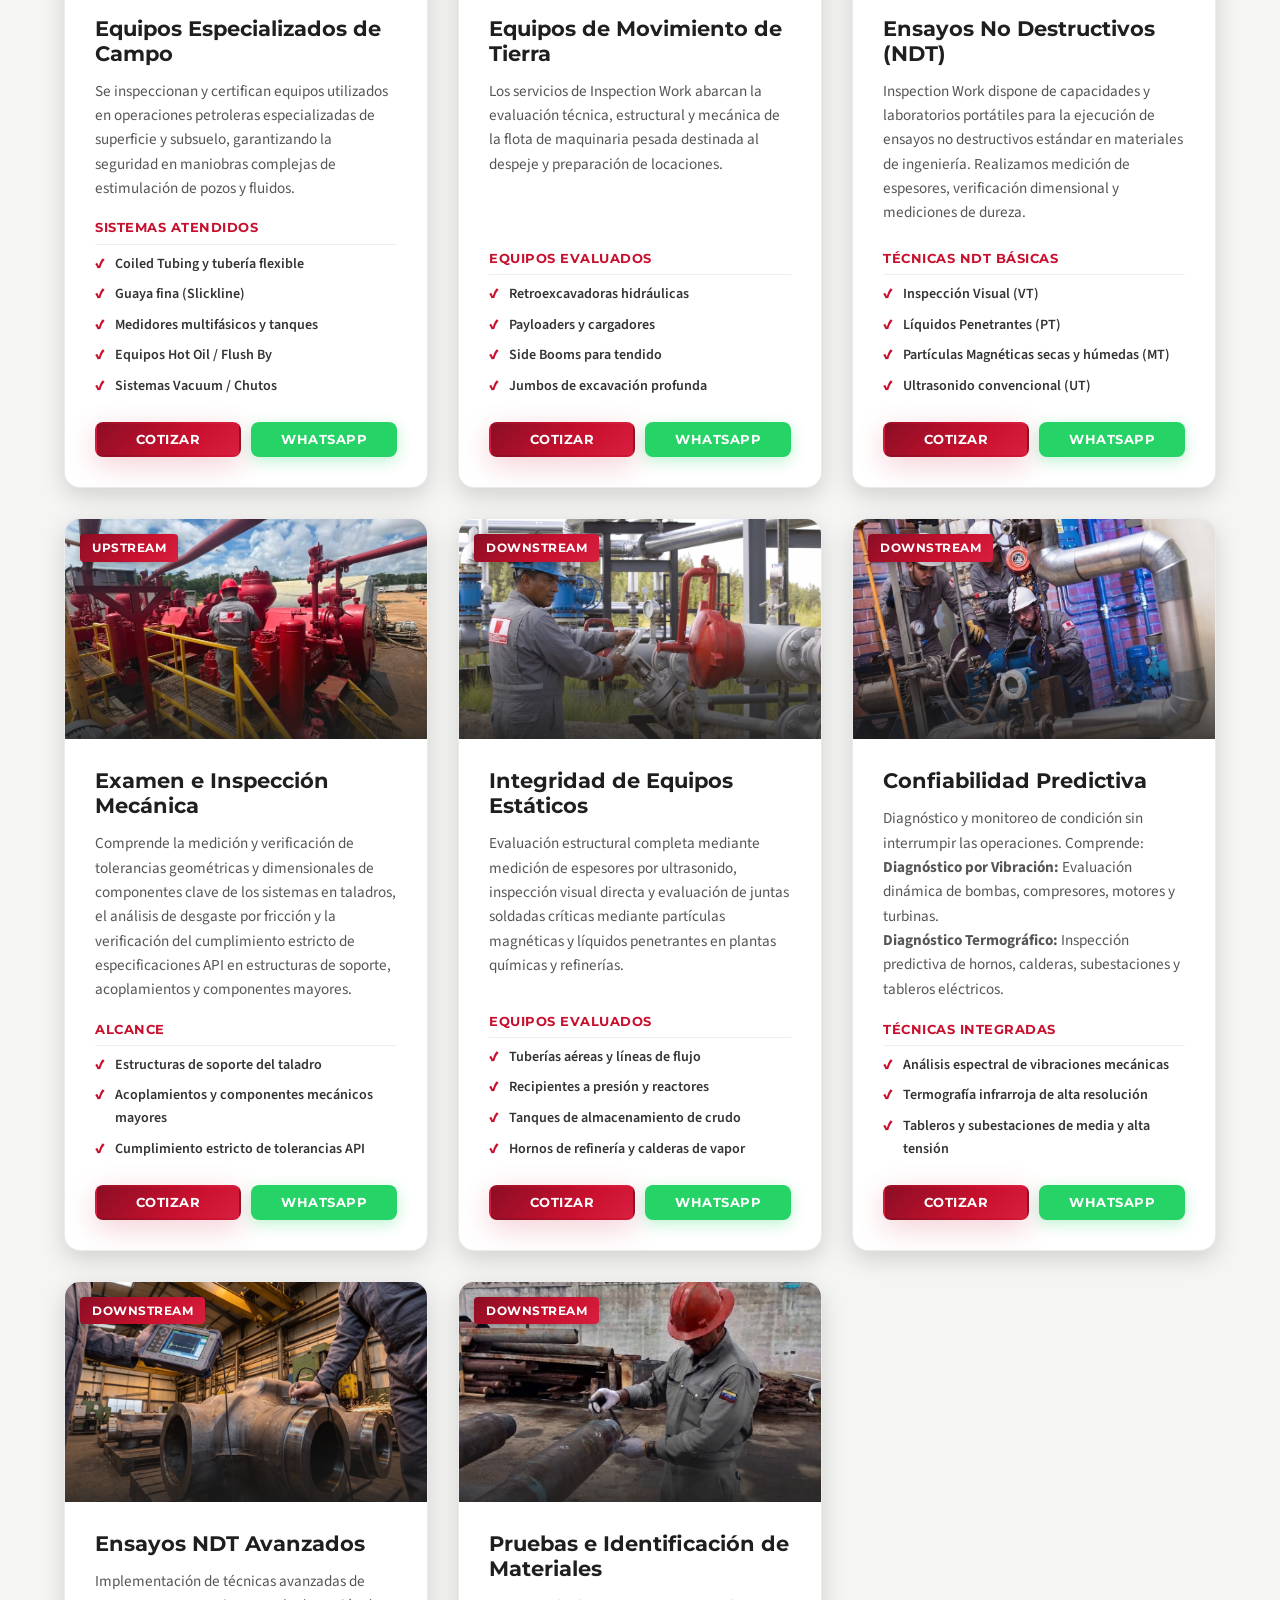
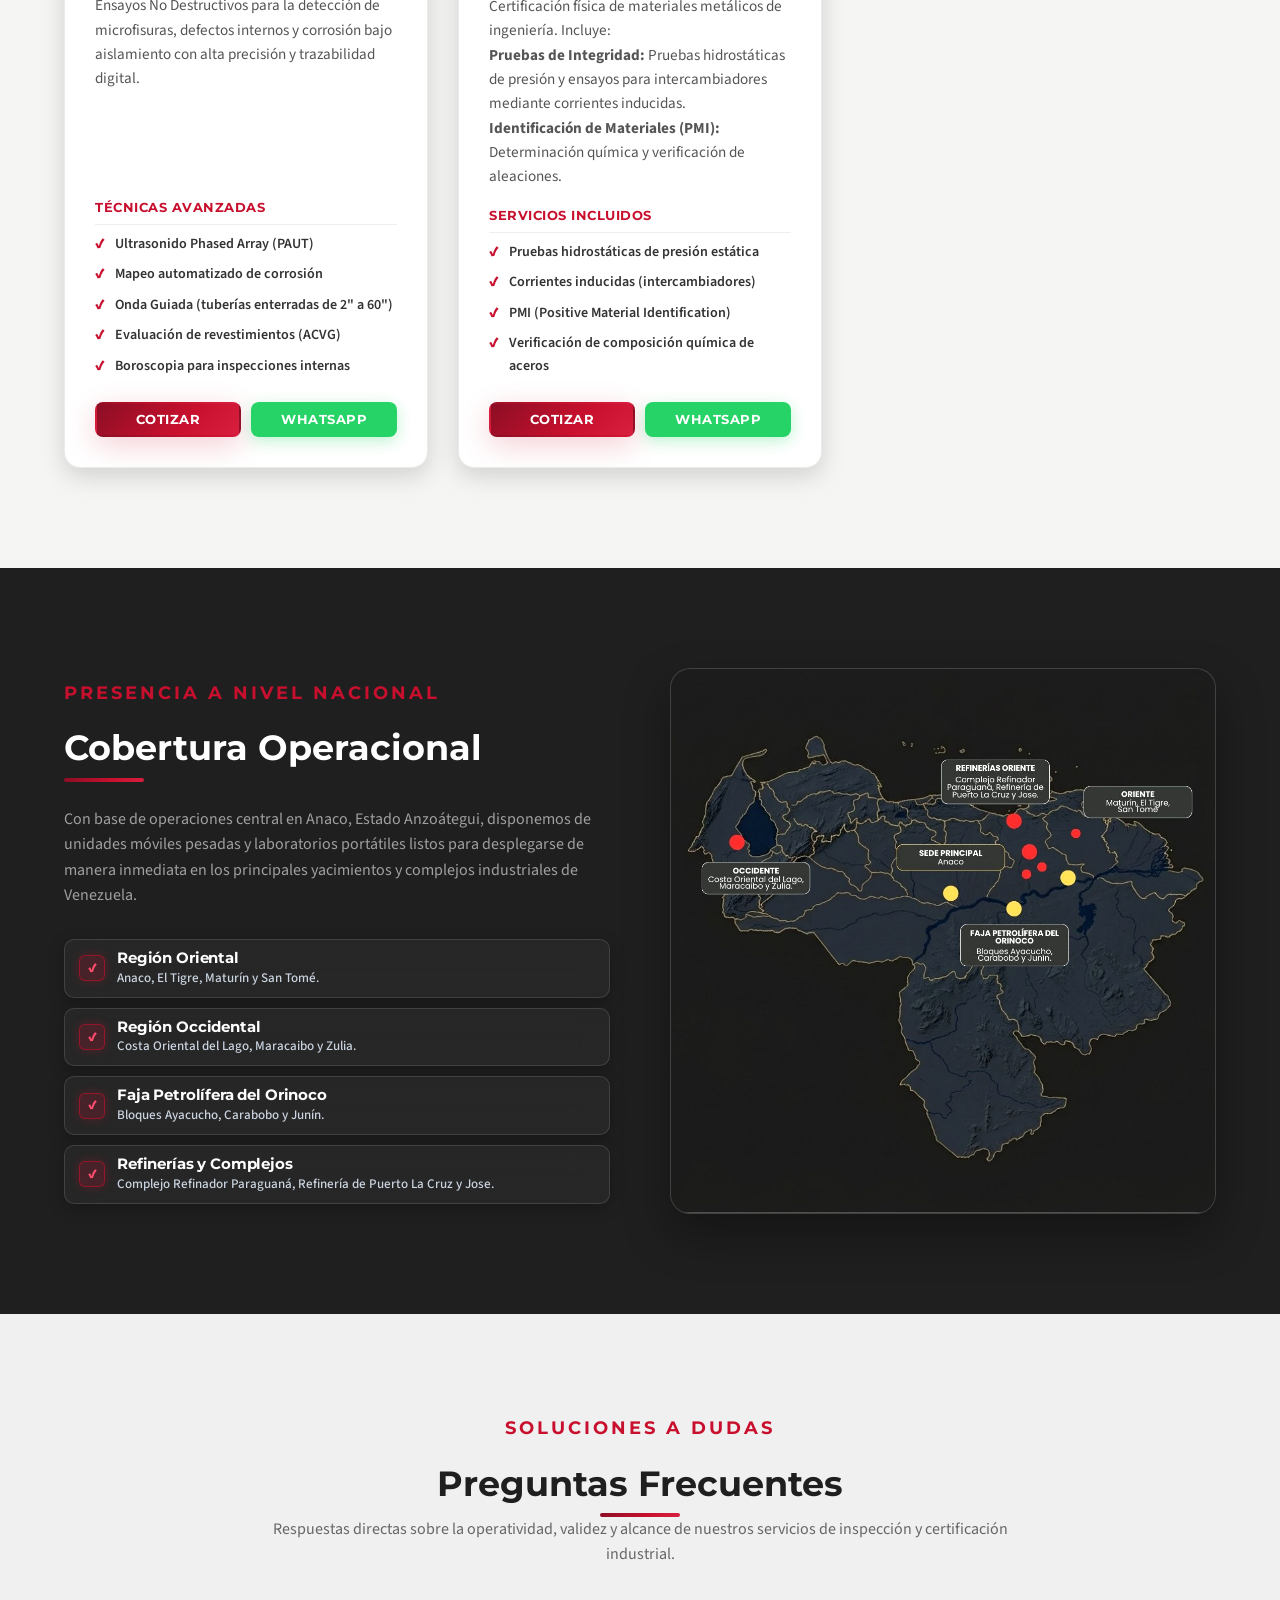
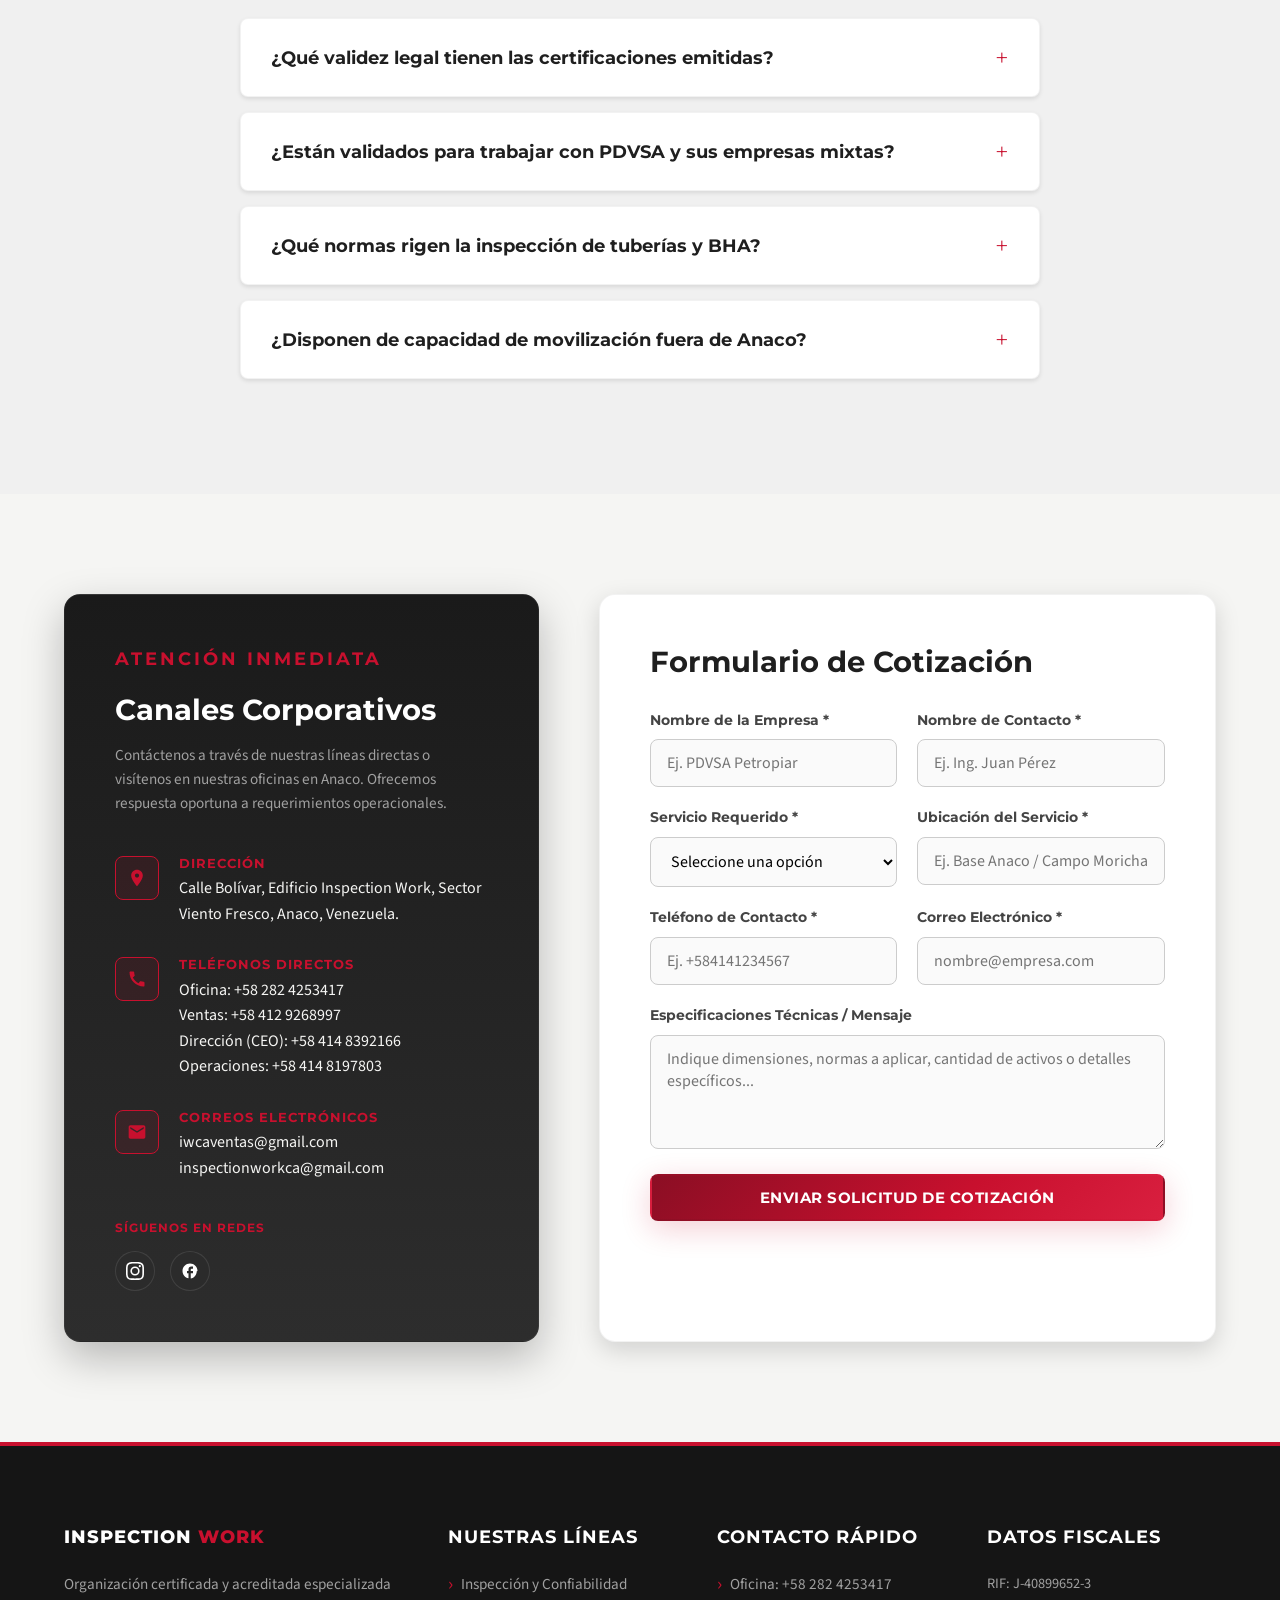
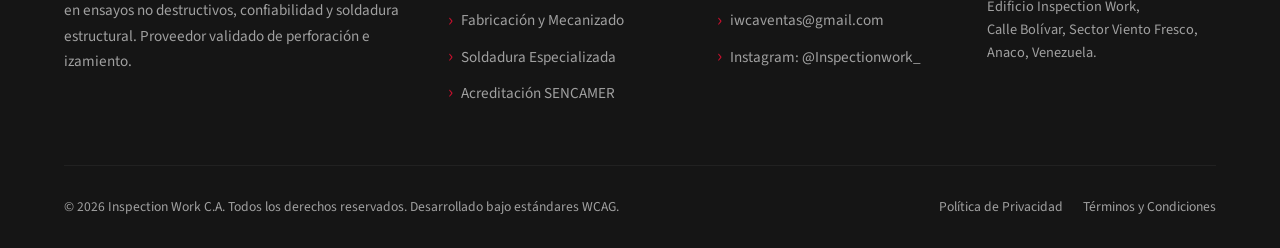
==== commit 4e9f3f41: "Eliminar logo Sencamer de tarjeta y dejar solo segunda foto en Reparación de Taladros" ====
--- a/index.html
+++ b/index.html
@@ -1,23 +1,27 @@
 <!DOCTYPE html>
 <html lang="es">
+
 <head>
     <meta charset="UTF-8">
     <meta name="viewport" content="width=device-width, initial-scale=1.0">
     <title>Inspection Work C.A. - Inspección, Certificación y Confiabilidad Industrial</title>
-    <meta name="description" content="Organismo Tipo A acreditado ISO/IEC 17020:2012 por SENCAMER. Especialistas en inspección, ensayos no destructivos (NDT), confiabilidad y soldadura en Venezuela.">
-    
+    <meta name="description"
+        content="Organismo Tipo A acreditado ISO/IEC 17020:2012 por SENCAMER. Especialistas en inspección, ensayos no destructivos (NDT), confiabilidad y soldadura en Venezuela.">
+
     <!-- Open Graph / Facebook -->
     <meta property="og:type" content="website">
     <meta property="og:url" content="https://inworkca.com/">
     <meta property="og:title" content="Inspection Work C.A. - Confiabilidad e Integridad Industrial">
-    <meta property="og:description" content="Organismo de Inspección Tipo A acreditado por SENCAMER. Ensayos NDT, izamiento de cargas, tubulares de perforación y confiabilidad predictiva.">
+    <meta property="og:description"
+        content="Organismo de Inspección Tipo A acreditado por SENCAMER. Ensayos NDT, izamiento de cargas, tubulares de perforación y confiabilidad predictiva.">
     <meta property="og:image" content="https://inworkca.com/assets/og_image.jpg">
 
     <!-- Twitter -->
     <meta property="twitter:card" content="summary_large_image">
     <meta property="twitter:url" content="https://inworkca.com/">
     <meta property="twitter:title" content="Inspection Work C.A. - Confiabilidad e Integridad Industrial">
-    <meta property="twitter:description" content="Organismo de Inspección Tipo A acreditado por SENCAMER. Ensayos NDT, izamiento de cargas, tubulares de perforación y confiabilidad predictiva.">
+    <meta property="twitter:description"
+        content="Organismo de Inspección Tipo A acreditado por SENCAMER. Ensayos NDT, izamiento de cargas, tubulares de perforación y confiabilidad predictiva.">
     <meta property="twitter:image" content="https://inworkca.com/assets/og_image.jpg">
 
     <!-- Favicon -->
@@ -70,6 +74,7 @@
     <!-- Estilos -->
     <link rel="stylesheet" href="css/style.css">
 </head>
+
 <body>
 
     <!-- HEADER (Navegación Glassmorphism) -->
@@ -78,7 +83,7 @@
             <a href="#inicio" class="logo" id="header-logo-link">
                 <img src="assets/inspection_work_logo.png" alt="Logo de Inspection Work C.A.">
             </a>
-            
+
             <nav class="nav-container" aria-label="Navegación principal">
                 <ul class="nav-menu" id="nav-menu">
                     <li><a href="#inicio" class="nav-link active">Inicio</a></li>
@@ -91,7 +96,8 @@
                 </ul>
             </nav>
 
-            <button class="hamburger" id="hamburger-menu" aria-label="Abrir menú de navegación" aria-expanded="false" aria-controls="nav-menu">
+            <button class="hamburger" id="hamburger-menu" aria-label="Abrir menú de navegación" aria-expanded="false"
+                aria-controls="nav-menu">
                 <span class="hamburger-line"></span>
                 <span class="hamburger-line"></span>
                 <span class="hamburger-line"></span>
@@ -101,7 +107,7 @@
 
     <!-- MAIN CONTENT -->
     <main>
-        
+
         <!-- SECCIÓN 1: HERO (Video Background) -->
         <section class="hero" id="inicio">
             <div class="hero-video-container">
@@ -111,16 +117,24 @@
                 </video>
             </div>
             <div class="hero-overlay" aria-hidden="true"></div>
-            
+
             <div class="hero-content">
                 <p class="hero-tagline">Ingeniería e Integridad de Activos</p>
-                <h1 class="hero-title"><span style="color: #FFFFFF !important; -webkit-text-fill-color: #FFFFFF !important; background: none !important; -webkit-background-clip: initial !important; text-shadow: 0 4px 25px rgba(0,0,0,0.95); display: inline-block;">Soluciones Integrales en</span> <span style="background: linear-gradient(135deg, #8B0E24 0%, #C8102E 60%, #D91F3F 100%); -webkit-background-clip: text !important; -webkit-text-fill-color: transparent !important; display: inline-block;">Inspección y Confiabilidad</span></h1>
-                <p class="hero-desc">Diagnóstico de precisión, certificación bajo normas internacionales, reacondicionamiento crítico y soldadura especializada para la industria pesada y de perforación.</p>
+                <h1 class="hero-title"><span
+                        style="color: #FFFFFF !important; -webkit-text-fill-color: #FFFFFF !important; background: none !important; -webkit-background-clip: initial !important; text-shadow: 0 4px 25px rgba(0,0,0,0.95); display: inline-block;">Soluciones
+                        Integrales en</span> <span
+                        style="background: linear-gradient(135deg, #8B0E24 0%, #C8102E 60%, #D91F3F 100%); -webkit-background-clip: text !important; -webkit-text-fill-color: transparent !important; display: inline-block;">Inspección
+                        y Confiabilidad</span></h1>
+                <p class="hero-desc">Diagnóstico de precisión, certificación bajo normas internacionales,
+                    reacondicionamiento crítico y soldadura especializada para la industria pesada y de perforación.</p>
                 <div class="hero-btns">
                     <a href="#contacto" class="btn btn-primary">Solicitar Cotización</a>
-                    <a href="assets/brochure_inspection_work_2026.pdf" download class="btn btn-secondary" style="color: white; border-color: white;">
-                        <svg width="18" height="18" fill="currentColor" viewBox="0 0 24 24" style="vertical-align: middle; margin-right: 8px;">
-                            <path d="M19.35 10.04C18.67 6.59 15.64 4 12 4 9.11 4 6.6 5.64 5.35 8.04 2.34 8.36 0 10.91 0 14c0 3.31 2.69 6 6 6h13c2.76 0 5-2.24 5-5 0-2.64-2.05-4.78-4.65-4.96zM17 13l-5 5-5-5h3V9h4v4h3z"/>
+                    <a href="assets/brochure_inspection_work_2026.pdf" download class="btn btn-secondary"
+                        style="color: white; border-color: white;">
+                        <svg width="18" height="18" fill="currentColor" viewBox="0 0 24 24"
+                            style="vertical-align: middle; margin-right: 8px;">
+                            <path
+                                d="M19.35 10.04C18.67 6.59 15.64 4 12 4 9.11 4 6.6 5.64 5.35 8.04 2.34 8.36 0 10.91 0 14c0 3.31 2.69 6 6 6h13c2.76 0 5-2.24 5-5 0-2.64-2.05-4.78-4.65-4.96zM17 13l-5 5-5-5h3V9h4v4h3z" />
                         </svg>
                         Descargar Brochure
                     </a>
@@ -163,11 +177,20 @@
                     <div class="about-text">
                         <p class="hero-tagline" style="margin-bottom: 10px;">Perfil Corporativo</p>
                         <h2 class="section-title align-left" style="margin-bottom: 25px;">Sobre Inspection Work</h2>
-                        <p><strong>Inspection Work C.A.</strong> es una empresa especializada en servicios de inspección, certificación, confiabilidad operacional, fabricación, restauración de activos críticos, mecanizado y soldadura industrial. Nuestro modelo de negocio integra actividades de diagnóstico, evaluación técnica, reparación y fabricación, permitiendo ofrecer soluciones completas para los sectores de perforación, producción, refinación y plantas industriales.</p>
-                        <p>La compañía desarrolla sus operaciones bajo estándares nacionales e internacionales reconocidos, garantizando la calidad, seguridad e integridad de los activos industriales de sus clientes.</p>
+                        <p><strong>Inspection Work C.A.</strong> es una empresa especializada en servicios de
+                            inspección, certificación, confiabilidad operacional, fabricación, restauración de activos
+                            críticos, mecanizado y soldadura industrial. Nuestro modelo de negocio integra actividades
+                            de diagnóstico, evaluación técnica, reparación y fabricación, permitiendo ofrecer soluciones
+                            completas para los sectores de perforación, producción, refinación y plantas industriales.
+                        </p>
+                        <p>La compañía desarrolla sus operaciones bajo estándares nacionales e internacionales
+                            reconocidos, garantizando la calidad, seguridad e integridad de los activos industriales de
+                            sus clientes.</p>
                     </div>
                     <div class="about-features-container">
-                        <h3 style="font-family: var(--font-primary); font-size: 1.25rem; font-weight: 700; text-transform: uppercase; margin-bottom: 20px;">Nuestra Identidad Operacional</h3>
+                        <h3
+                            style="font-family: var(--font-primary); font-size: 1.25rem; font-weight: 700; text-transform: uppercase; margin-bottom: 20px;">
+                            Nuestra Identidad Operacional</h3>
                         <div class="about-features">
                             <div class="about-feat-item">
                                 <h4>Seguridad e Integridad</h4>
@@ -197,7 +220,8 @@
                 <div class="text-center" style="max-width: 800px; margin: 0 auto 50px auto;">
                     <p class="hero-tagline">Respaldo Técnico Validado</p>
                     <h2 class="section-title">Acreditaciones y Certificaciones</h2>
-                    <p class="text-muted">Garantizamos la seguridad y conformidad normativa de sus activos mediante rigurosas acreditaciones nacionales y evaluaciones del sector energético.</p>
+                    <p class="text-muted">Garantizamos la seguridad y conformidad normativa de sus activos mediante
+                        rigurosas acreditaciones nacionales y evaluaciones del sector energético.</p>
                 </div>
 
                 <div class="about-grid">
@@ -209,11 +233,9 @@
                                     <h3>SENCAMER</h3>
                                     <p class="text-muted">Acreditación Nacional Tipo A</p>
                                 </div>
-                                <div class="accred-logos-container" title="Acreditación SENCAMER">
-                                    <img src="assets/sencamer_logo.png" alt="SENCAMER - Organismo de Inspección Tipo A" class="accred-logo-sencamer" loading="lazy">
-                                </div>
-                            </div>
-                            <p>Acreditada por SENCAMER como Organismo de Inspección Tipo A, conforme a los requisitos de la norma ISO/IEC 17020:2012. La acreditación comprende 34 actividades acreditadas.</p>
+                            </div>
+                            <p>Acreditada por SENCAMER como Organismo de Inspección Tipo A, conforme a los requisitos de
+                                la norma ISO/IEC 17020:2012. La acreditación comprende 34 actividades acreditadas.</p>
                         </div>
                         <div class="accred-details-list">
                             <div class="accred-detail-item">
@@ -243,9 +265,11 @@
                                     <h3>INTEVEP / PDVSA</h3>
                                     <p class="text-muted">Evaluación de Calidad de Sistemas</p>
                                 </div>
-                                <div class="accred-badge-number green-glow-number" data-count="98" data-suffix="%">0%</div>
-                            </div>
-                            <p>Evaluación realizada por INTEVEP bajo los requisitos de la norma ISO 9001:2015 y las Normas Técnicas PDVSA. Calificación que nos valida como proveedor calificado.</p>
+                                <div class="accred-badge-number green-glow-number" data-count="98" data-suffix="%">0%
+                                </div>
+                            </div>
+                            <p>Evaluación realizada por INTEVEP bajo los requisitos de la norma ISO 9001:2015 y las
+                                Normas Técnicas PDVSA. Calificación que nos valida como proveedor calificado.</p>
                         </div>
                         <div class="accred-details-list">
                             <div class="accred-detail-item">
@@ -271,13 +295,17 @@
         </section>
 
         <!-- SECCIÓN 5: NORMAS Y ESTÁNDARES APLICADOS (Apple Dark Glass con Fondo Fotos Industrial 20% Opacidad) -->
-        <section class="section section-standards-dark" style="position: relative; background-color: #000000 !important; overflow: hidden;">
-            <div class="standards-bg-overlay" style="position: absolute; top: 0; left: 0; width: 100%; height: 100%; background-image: url('assets/servicios/refineria_1.jpg'); background-size: cover; background-position: center; background-repeat: no-repeat; opacity: 0.20; filter: brightness(0.9) contrast(1.1); pointer-events: none; z-index: 1;"></div>
+        <section class="section section-standards-dark"
+            style="position: relative; background-color: #000000 !important; overflow: hidden;">
+            <div class="standards-bg-overlay"
+                style="position: absolute; top: 0; left: 0; width: 100%; height: 100%; background-image: url('assets/servicios/refineria_1.jpg'); background-size: cover; background-position: center; background-repeat: no-repeat; opacity: 0.20; filter: brightness(0.9) contrast(1.1); pointer-events: none; z-index: 1;">
+            </div>
             <div class="container" style="position: relative; z-index: 2;">
                 <div class="text-center" style="max-width: 800px; margin: 0 auto 40px auto;">
                     <p class="hero-tagline" style="color: var(--color-primary);">Gobernanza Técnica</p>
                     <h2 class="section-title" style="color: #FFFFFF;">Normas e Industrias que Regulamos</h2>
-                    <p style="color: #CBD5E1;">Ejecutamos cada servicio bajo los estándares y regulaciones internacionales más rigurosas de la industria mecánica y de petróleo.</p>
+                    <p style="color: #CBD5E1;">Ejecutamos cada servicio bajo los estándares y regulaciones
+                        internacionales más rigurosas de la industria mecánica y de petróleo.</p>
                 </div>
 
                 <div class="standards-grid">
@@ -329,7 +357,8 @@
                 <div class="text-center" style="max-width: 800px; margin: 0 auto 50px auto;">
                     <p class="hero-tagline">Portafolio de Servicios</p>
                     <h2 class="section-title">Líneas de Servicios Especializados</h2>
-                    <p style="color: #666;">Seleccione una de nuestras tres líneas operativas para consultar el desglose técnico de nuestras capacidades industriales.</p>
+                    <p style="color: #666;">Seleccione una de nuestras tres líneas operativas para consultar el desglose
+                        técnico de nuestras capacidades industriales.</p>
                 </div>
 
                 <!-- Botones Navegadores de Pestañas -->
@@ -350,16 +379,23 @@
 
                 <!-- CONTENIDO PESTAÑA 1 -->
                 <div class="services-tab-content active" id="linea-1" role="tabpanel">
-                    <p class="text-center text-muted" style="margin-bottom: 40px; font-size: 1.1rem; max-width: 800px; margin-left: auto; margin-right: auto;">Esta línea de negocio está orientada al diagnóstico, verificación de integridad y certificación de activos industriales en los sectores Upstream y Downstream.</p>
-                    
+                    <p class="text-center text-muted"
+                        style="margin-bottom: 40px; font-size: 1.1rem; max-width: 800px; margin-left: auto; margin-right: auto;">
+                        Esta línea de negocio está orientada al diagnóstico, verificación de integridad y certificación
+                        de activos industriales en los sectores Upstream y Downstream.</p>
+
                     <div class="services-grid">
-                        
+
                         <!-- Tarjeta 1.1.1 (Upstream) -->
                         <article class="service-card">
                             <div class="service-card-media" data-carousel>
                                 <div class="service-carousel-slides">
-                                    <img src="assets/servicios/tubulares_consola.jpg" alt="Inspección de Tubulares - Consola Electromagnética" class="service-card-img active" loading="lazy">
-                                    <img src="assets/servicios/tubulares_ultrasonido.jpg" alt="Inspección de Tubulares - Ultrasonido Angular" class="service-card-img" loading="lazy">
+                                    <img src="assets/servicios/tubulares_consola.jpg"
+                                        alt="Inspección de Tubulares - Consola Electromagnética"
+                                        class="service-card-img active" loading="lazy">
+                                    <img src="assets/servicios/tubulares_ultrasonido.jpg"
+                                        alt="Inspección de Tubulares - Ultrasonido Angular" class="service-card-img"
+                                        loading="lazy">
                                 </div>
                                 <div class="service-media-overlay"></div>
                                 <span class="service-badge service-badge-upstream">Upstream</span>
@@ -373,7 +409,11 @@
                             </div>
                             <div class="service-card-body">
                                 <h3 class="service-card-title">Inspección de Tubulares y BHA</h3>
-                                <p class="service-card-desc">Se realizan inspecciones especializadas de tubulares de perforación, incluyendo Drill Pipe, Heavy Weight y sustitutos, conforme a los requisitos de la norma DS-1 Volumen 3. También se inspeccionan componentes de fondo de pozo (BHA) tales como Drill Collars, sistemas MWD, LWD, motores de fondo, martillos y herramientas asociadas bajo DS-1 Volumen 4.</p>
+                                <p class="service-card-desc">Se realizan inspecciones especializadas de tubulares de
+                                    perforación, incluyendo Drill Pipe, Heavy Weight y sustitutos, conforme a los
+                                    requisitos de la norma DS-1 Volumen 3. También se inspeccionan componentes de fondo
+                                    de pozo (BHA) tales como Drill Collars, sistemas MWD, LWD, motores de fondo,
+                                    martillos y herramientas asociadas bajo DS-1 Volumen 4.</p>
                                 <div class="service-card-items-title">Alcance Normativo</div>
                                 <ul class="service-card-list">
                                     <li>DS-1 Volumen 3 (Tubulares)</li>
@@ -381,8 +421,10 @@
                                     <li>API 5CT (Casing y Tubing)</li>
                                 </ul>
                                 <div class="service-card-actions">
-                                    <button onclick="selectServiceInForm('Inspección de Tubulares y BHA')" class="btn btn-primary btn-sm">Cotizar</button>
-                                    <button data-whatsapp-service="Inspección de Tubulares y BHA" class="btn btn-whatsapp btn-sm">WhatsApp</button>
+                                    <button onclick="selectServiceInForm('Inspección de Tubulares y BHA')"
+                                        class="btn btn-primary btn-sm">Cotizar</button>
+                                    <button data-whatsapp-service="Inspección de Tubulares y BHA"
+                                        class="btn btn-whatsapp btn-sm">WhatsApp</button>
                                 </div>
                             </div>
                         </article>
@@ -391,10 +433,18 @@
                         <article class="service-card">
                             <div class="service-card-media" data-carousel>
                                 <div class="service-carousel-slides">
-                                    <img src="assets/servicios/izamiento_taladro_ensign.jpeg" alt="Izamiento de Taladro T130 Ensign" class="service-card-img active" loading="lazy">
-                                    <img src="assets/servicios/izamiento_taladro_1.jpg" alt="Izamiento de Taladro - Evaluación Vista 1" class="service-card-img" loading="lazy">
-                                    <img src="assets/servicios/izamiento_taladro_2.jpg" alt="Izamiento de Taladro - Evaluación Vista 2" class="service-card-img" loading="lazy">
-                                    <img src="assets/servicios/izamiento_taladro_3.jpg" alt="Izamiento de Taladro - Inspección Estructural" class="service-card-img" loading="lazy">
+                                    <img src="assets/servicios/izamiento_taladro_ensign.jpeg"
+                                        alt="Izamiento de Taladro T130 Ensign" class="service-card-img active"
+                                        loading="lazy">
+                                    <img src="assets/servicios/izamiento_taladro_1.jpg"
+                                        alt="Izamiento de Taladro - Evaluación Vista 1" class="service-card-img"
+                                        loading="lazy">
+                                    <img src="assets/servicios/izamiento_taladro_2.jpg"
+                                        alt="Izamiento de Taladro - Evaluación Vista 2" class="service-card-img"
+                                        loading="lazy">
+                                    <img src="assets/servicios/izamiento_taladro_3.jpg"
+                                        alt="Izamiento de Taladro - Inspección Estructural" class="service-card-img"
+                                        loading="lazy">
                                 </div>
                                 <div class="service-media-overlay"></div>
                                 <span class="service-badge service-badge-upstream">Upstream</span>
@@ -410,7 +460,10 @@
                             </div>
                             <div class="service-card-body">
                                 <h3 class="service-card-title">Sistemas de Izamiento en Taladros</h3>
-                                <p class="service-card-desc">Inspection Work ejecuta inspecciones y certificaciones en sistemas de izamiento instalados en taladros de perforación y equipos de Workover o Cabilleros, garantizando el cumplimiento de normas técnicas aplicables y la seguridad operacional en pozo.</p>
+                                <p class="service-card-desc">Inspection Work ejecuta inspecciones y certificaciones en
+                                    sistemas de izamiento instalados en taladros de perforación y equipos de Workover o
+                                    Cabilleros, garantizando el cumplimiento de normas técnicas aplicables y la
+                                    seguridad operacional en pozo.</p>
                                 <div class="service-card-items-title">Equipos Evaluados</div>
                                 <ul class="service-card-list">
                                     <li>Taladros de Perforación activos</li>
@@ -418,8 +471,10 @@
                                     <li>Equipos Cabilleros petroleros</li>
                                 </ul>
                                 <div class="service-card-actions">
-                                    <button onclick="selectServiceInForm('Sistemas de Izamiento en Taladros')" class="btn btn-primary btn-sm">Cotizar</button>
-                                    <button data-whatsapp-service="Sistemas de Izamiento en Taladros" class="btn btn-whatsapp btn-sm">WhatsApp</button>
+                                    <button onclick="selectServiceInForm('Sistemas de Izamiento en Taladros')"
+                                        class="btn btn-primary btn-sm">Cotizar</button>
+                                    <button data-whatsapp-service="Sistemas de Izamiento en Taladros"
+                                        class="btn btn-whatsapp btn-sm">WhatsApp</button>
                                 </div>
                             </div>
                         </article>
@@ -428,8 +483,11 @@
                         <article class="service-card">
                             <div class="service-card-media" data-carousel>
                                 <div class="service-carousel-slides">
-                                    <img src="assets/servicios/izamiento_grua.jpeg" alt="Inspección de Grúa de Carga" class="service-card-img active" loading="lazy">
-                                    <img src="assets/servicios/izamiento_manlift.jpeg" alt="Inspección de Manlift y Plataformas" class="service-card-img" loading="lazy">
+                                    <img src="assets/servicios/izamiento_grua.jpeg" alt="Inspección de Grúa de Carga"
+                                        class="service-card-img active" loading="lazy">
+                                    <img src="assets/servicios/izamiento_manlift.jpeg"
+                                        alt="Inspección de Manlift y Plataformas" class="service-card-img"
+                                        loading="lazy">
                                 </div>
                                 <div class="service-media-overlay"></div>
                                 <span class="service-badge service-badge-upstream">Upstream</span>
@@ -443,7 +501,9 @@
                             </div>
                             <div class="service-card-body">
                                 <h3 class="service-card-title">Equipos de Izamiento de Carga</h3>
-                                <p class="service-card-desc">La empresa desarrolla programas completos de inspección y certificación estructural y operativa para toda la maquinaria pesada de elevación y logística de cargas en bases operacionales.</p>
+                                <p class="service-card-desc">La empresa desarrolla programas completos de inspección y
+                                    certificación estructural y operativa para toda la maquinaria pesada de elevación y
+                                    logística de cargas en bases operacionales.</p>
                                 <div class="service-card-items-title">Equipos Incluidos</div>
                                 <ul class="service-card-list">
                                     <li>Puentes grúa industriales</li>
@@ -453,8 +513,10 @@
                                     <li>Brazos hidráulicos de carga</li>
                                 </ul>
                                 <div class="service-card-actions">
-                                    <button onclick="selectServiceInForm('Equipos de Izamiento de Carga')" class="btn btn-primary btn-sm">Cotizar</button>
-                                    <button data-whatsapp-service="Equipos de Izamiento de Carga" class="btn btn-whatsapp btn-sm">WhatsApp</button>
+                                    <button onclick="selectServiceInForm('Equipos de Izamiento de Carga')"
+                                        class="btn btn-primary btn-sm">Cotizar</button>
+                                    <button data-whatsapp-service="Equipos de Izamiento de Carga"
+                                        class="btn btn-whatsapp btn-sm">WhatsApp</button>
                                 </div>
                             </div>
                         </article>
@@ -462,13 +524,16 @@
                         <!-- Tarjeta 1.1.4 (Upstream) -->
                         <article class="service-card">
                             <div class="service-card-media">
-                                <img src="assets/servicios/equipo_multifasico.jpeg" alt="Equipos Especializados de Campo" class="service-card-img" loading="lazy">
+                                <img src="assets/servicios/equipo_multifasico.jpeg"
+                                    alt="Equipos Especializados de Campo" class="service-card-img" loading="lazy">
                                 <div class="service-media-overlay"></div>
                                 <span class="service-badge service-badge-upstream">Upstream</span>
                             </div>
                             <div class="service-card-body">
                                 <h3 class="service-card-title">Equipos Especializados de Campo</h3>
-                                <p class="service-card-desc">Se inspeccionan y certifican equipos utilizados en operaciones petroleras especializadas de superficie y subsuelo, garantizando la seguridad en maniobras complejas de estimulación de pozos y fluidos.</p>
+                                <p class="service-card-desc">Se inspeccionan y certifican equipos utilizados en
+                                    operaciones petroleras especializadas de superficie y subsuelo, garantizando la
+                                    seguridad en maniobras complejas de estimulación de pozos y fluidos.</p>
                                 <div class="service-card-items-title">Sistemas Atendidos</div>
                                 <ul class="service-card-list">
                                     <li>Coiled Tubing y tubería flexible</li>
@@ -478,8 +543,10 @@
                                     <li>Sistemas Vacuum / Chutos</li>
                                 </ul>
                                 <div class="service-card-actions">
-                                    <button onclick="selectServiceInForm('Equipos Especializados de Campo')" class="btn btn-primary btn-sm">Cotizar</button>
-                                    <button data-whatsapp-service="Equipos Especializados de Campo" class="btn btn-whatsapp btn-sm">WhatsApp</button>
+                                    <button onclick="selectServiceInForm('Equipos Especializados de Campo')"
+                                        class="btn btn-primary btn-sm">Cotizar</button>
+                                    <button data-whatsapp-service="Equipos Especializados de Campo"
+                                        class="btn btn-whatsapp btn-sm">WhatsApp</button>
                                 </div>
                             </div>
                         </article>
@@ -487,13 +554,17 @@
                         <!-- Tarjeta 1.1.5 (Upstream) -->
                         <article class="service-card">
                             <div class="service-card-media">
-                                <img src="assets/servicios/movimiento_tierra.jpg" alt="Equipos de Movimiento de Tierra - Maquinaria Pesada" class="service-card-img" loading="lazy">
+                                <img src="assets/servicios/movimiento_tierra.jpg"
+                                    alt="Equipos de Movimiento de Tierra - Maquinaria Pesada" class="service-card-img"
+                                    loading="lazy">
                                 <div class="service-media-overlay"></div>
                                 <span class="service-badge service-badge-upstream">Upstream</span>
                             </div>
                             <div class="service-card-body">
                                 <h3 class="service-card-title">Equipos de Movimiento de Tierra</h3>
-                                <p class="service-card-desc">Los servicios de Inspection Work abarcan la evaluación técnica, estructural y mecánica de la flota de maquinaria pesada destinada al despeje y preparación de locaciones.</p>
+                                <p class="service-card-desc">Los servicios de Inspection Work abarcan la evaluación
+                                    técnica, estructural y mecánica de la flota de maquinaria pesada destinada al
+                                    despeje y preparación de locaciones.</p>
                                 <div class="service-card-items-title">Equipos Evaluados</div>
                                 <ul class="service-card-list">
                                     <li>Retroexcavadoras hidráulicas</li>
@@ -502,8 +573,10 @@
                                     <li>Jumbos de excavación profunda</li>
                                 </ul>
                                 <div class="service-card-actions">
-                                    <button onclick="selectServiceInForm('Equipos de Movimiento de Tierra')" class="btn btn-primary btn-sm">Cotizar</button>
-                                    <button data-whatsapp-service="Equipos de Movimiento de Tierra" class="btn btn-whatsapp btn-sm">WhatsApp</button>
+                                    <button onclick="selectServiceInForm('Equipos de Movimiento de Tierra')"
+                                        class="btn btn-primary btn-sm">Cotizar</button>
+                                    <button data-whatsapp-service="Equipos de Movimiento de Tierra"
+                                        class="btn btn-whatsapp btn-sm">WhatsApp</button>
                                 </div>
                             </div>
                         </article>
@@ -512,8 +585,11 @@
                         <article class="service-card">
                             <div class="service-card-media" data-carousel>
                                 <div class="service-carousel-slides">
-                                    <img src="assets/servicios/tintes_penetrantes_gancho.jpeg" alt="NDT - Tintes Penetrantes a Gancho de Carga" class="service-card-img active" loading="lazy">
-                                    <img src="assets/servicios/tinte_penetrante_king_pin.jpeg" alt="NDT - Tinte Penetrante a King Pin" class="service-card-img" loading="lazy">
+                                    <img src="assets/servicios/tintes_penetrantes_gancho.jpeg"
+                                        alt="NDT - Tintes Penetrantes a Gancho de Carga" class="service-card-img active"
+                                        loading="lazy">
+                                    <img src="assets/servicios/tinte_penetrante_king_pin.jpeg"
+                                        alt="NDT - Tinte Penetrante a King Pin" class="service-card-img" loading="lazy">
                                 </div>
                                 <div class="service-media-overlay"></div>
                                 <span class="service-badge service-badge-upstream">Upstream</span>
@@ -527,7 +603,10 @@
                             </div>
                             <div class="service-card-body">
                                 <h3 class="service-card-title">Ensayos No Destructivos (NDT)</h3>
-                                <p class="service-card-desc">Inspection Work dispone de capacidades y laboratorios portátiles para la ejecución de ensayos no destructivos estándar en materiales de ingeniería. Realizamos medición de espesores, verificación dimensional y mediciones de dureza.</p>
+                                <p class="service-card-desc">Inspection Work dispone de capacidades y laboratorios
+                                    portátiles para la ejecución de ensayos no destructivos estándar en materiales de
+                                    ingeniería. Realizamos medición de espesores, verificación dimensional y mediciones
+                                    de dureza.</p>
                                 <div class="service-card-items-title">Técnicas NDT Básicas</div>
                                 <ul class="service-card-list">
                                     <li>Inspección Visual (VT)</li>
@@ -536,8 +615,10 @@
                                     <li>Ultrasonido convencional (UT)</li>
                                 </ul>
                                 <div class="service-card-actions">
-                                    <button onclick="selectServiceInForm('Ensayos No Destructivos (NDT)')" class="btn btn-primary btn-sm">Cotizar</button>
-                                    <button data-whatsapp-service="Ensayos No Destructivos (NDT)" class="btn btn-whatsapp btn-sm">WhatsApp</button>
+                                    <button onclick="selectServiceInForm('Ensayos No Destructivos (NDT)')"
+                                        class="btn btn-primary btn-sm">Cotizar</button>
+                                    <button data-whatsapp-service="Ensayos No Destructivos (NDT)"
+                                        class="btn btn-whatsapp btn-sm">WhatsApp</button>
                                 </div>
                             </div>
                         </article>
@@ -545,13 +626,19 @@
                         <!-- Tarjeta 1.1.7 (Upstream) -->
                         <article class="service-card">
                             <div class="service-card-media">
-                                <img src="assets/servicios/inspeccion_bomba_lodo.jpeg" alt="Examen e Inspección Mecánica - Tolerancias y Verificación Dimensional" class="service-card-img" loading="lazy">
+                                <img src="assets/servicios/inspeccion_bomba_lodo.jpeg"
+                                    alt="Examen e Inspección Mecánica - Tolerancias y Verificación Dimensional"
+                                    class="service-card-img" loading="lazy">
                                 <div class="service-media-overlay"></div>
                                 <span class="service-badge service-badge-upstream">Upstream</span>
                             </div>
                             <div class="service-card-body">
                                 <h3 class="service-card-title">Examen e Inspección Mecánica</h3>
-                                <p class="service-card-desc">Comprende la medición y verificación de tolerancias geométricas y dimensionales de componentes clave de los sistemas en taladros, el análisis de desgaste por fricción y la verificación del cumplimiento estricto de especificaciones API en estructuras de soporte, acoplamientos y componentes mayores.</p>
+                                <p class="service-card-desc">Comprende la medición y verificación de tolerancias
+                                    geométricas y dimensionales de componentes clave de los sistemas en taladros, el
+                                    análisis de desgaste por fricción y la verificación del cumplimiento estricto de
+                                    especificaciones API en estructuras de soporte, acoplamientos y componentes mayores.
+                                </p>
                                 <div class="service-card-items-title">Alcance</div>
                                 <ul class="service-card-list">
                                     <li>Estructuras de soporte del taladro</li>
@@ -559,8 +646,10 @@
                                     <li>Cumplimiento estricto de tolerancias API</li>
                                 </ul>
                                 <div class="service-card-actions">
-                                    <button onclick="selectServiceInForm('Examen e Inspección Mecánica')" class="btn btn-primary btn-sm">Cotizar</button>
-                                    <button data-whatsapp-service="Examen e Inspección Mecánica" class="btn btn-whatsapp btn-sm">WhatsApp</button>
+                                    <button onclick="selectServiceInForm('Examen e Inspección Mecánica')"
+                                        class="btn btn-primary btn-sm">Cotizar</button>
+                                    <button data-whatsapp-service="Examen e Inspección Mecánica"
+                                        class="btn btn-whatsapp btn-sm">WhatsApp</button>
                                 </div>
                             </div>
                         </article>
@@ -568,13 +657,18 @@
                         <!-- Tarjeta 1.2.1 (Downstream) -->
                         <article class="service-card">
                             <div class="service-card-media">
-                                <img src="assets/servicios/integridad_equipos_estaticos.jpg" alt="Integridad de Equipos Estáticos - Evaluación Técnica en Planta" class="service-card-img" loading="lazy">
+                                <img src="assets/servicios/integridad_equipos_estaticos.jpg"
+                                    alt="Integridad de Equipos Estáticos - Evaluación Técnica en Planta"
+                                    class="service-card-img" loading="lazy">
                                 <div class="service-media-overlay"></div>
                                 <span class="service-badge service-badge-downstream">Downstream</span>
                             </div>
                             <div class="service-card-body">
                                 <h3 class="service-card-title">Integridad de Equipos Estáticos</h3>
-                                <p class="service-card-desc">Evaluación estructural completa mediante medición de espesores por ultrasonido, inspección visual directa y evaluación de juntas soldadas críticas mediante partículas magnéticas y líquidos penetrantes en plantas químicas y refinerías.</p>
+                                <p class="service-card-desc">Evaluación estructural completa mediante medición de
+                                    espesores por ultrasonido, inspección visual directa y evaluación de juntas soldadas
+                                    críticas mediante partículas magnéticas y líquidos penetrantes en plantas químicas y
+                                    refinerías.</p>
                                 <div class="service-card-items-title">Equipos Evaluados</div>
                                 <ul class="service-card-list">
                                     <li>Tuberías aéreas y líneas de flujo</li>
@@ -583,8 +677,10 @@
                                     <li>Hornos de refinería y calderas de vapor</li>
                                 </ul>
                                 <div class="service-card-actions">
-                                    <button onclick="selectServiceInForm('Integridad de Equipos Estáticos')" class="btn btn-primary btn-sm">Cotizar</button>
-                                    <button data-whatsapp-service="Integridad de Equipos Estáticos" class="btn btn-whatsapp btn-sm">WhatsApp</button>
+                                    <button onclick="selectServiceInForm('Integridad de Equipos Estáticos')"
+                                        class="btn btn-primary btn-sm">Cotizar</button>
+                                    <button data-whatsapp-service="Integridad de Equipos Estáticos"
+                                        class="btn btn-whatsapp btn-sm">WhatsApp</button>
                                 </div>
                             </div>
                         </article>
@@ -592,15 +688,21 @@
                         <!-- Tarjeta 1.2.2 (Downstream) -->
                         <article class="service-card">
                             <div class="service-card-media">
-                                <img src="assets/servicios/confiabilidad_predictiva.jpg" alt="Confiabilidad Predictiva - Monitoreo de Condición y Diagnóstico" class="service-card-img" loading="lazy">
+                                <img src="assets/servicios/confiabilidad_predictiva.jpg"
+                                    alt="Confiabilidad Predictiva - Monitoreo de Condición y Diagnóstico"
+                                    class="service-card-img" loading="lazy">
                                 <div class="service-media-overlay"></div>
                                 <span class="service-badge service-badge-downstream">Downstream</span>
                             </div>
                             <div class="service-card-body">
                                 <h3 class="service-card-title">Confiabilidad Predictiva</h3>
-                                <p class="service-card-desc">Diagnóstico y monitoreo de condición sin interrumpir las operaciones. Comprende:<br>
-                                <strong>Diagnóstico por Vibración:</strong> Evaluación dinámica de bombas, compresores, motores y turbinas.<br>
-                                <strong>Diagnóstico Termográfico:</strong> Inspección predictiva de hornos, calderas, subestaciones y tableros eléctricos.</p>
+                                <p class="service-card-desc">Diagnóstico y monitoreo de condición sin interrumpir las
+                                    operaciones. Comprende:<br>
+                                    <strong>Diagnóstico por Vibración:</strong> Evaluación dinámica de bombas,
+                                    compresores, motores y turbinas.<br>
+                                    <strong>Diagnóstico Termográfico:</strong> Inspección predictiva de hornos,
+                                    calderas, subestaciones y tableros eléctricos.
+                                </p>
                                 <div class="service-card-items-title">Técnicas Integradas</div>
                                 <ul class="service-card-list">
                                     <li>Análisis espectral de vibraciones mecánicas</li>
@@ -608,8 +710,10 @@
                                     <li>Tableros y subestaciones de media y alta tensión</li>
                                 </ul>
                                 <div class="service-card-actions">
-                                    <button onclick="selectServiceInForm('Confiabilidad Predictiva')" class="btn btn-primary btn-sm">Cotizar</button>
-                                    <button data-whatsapp-service="Confiabilidad Predictiva" class="btn btn-whatsapp btn-sm">WhatsApp</button>
+                                    <button onclick="selectServiceInForm('Confiabilidad Predictiva')"
+                                        class="btn btn-primary btn-sm">Cotizar</button>
+                                    <button data-whatsapp-service="Confiabilidad Predictiva"
+                                        class="btn btn-whatsapp btn-sm">WhatsApp</button>
                                 </div>
                             </div>
                         </article>
@@ -617,13 +721,17 @@
                         <!-- Tarjeta 1.2.3 (Downstream) -->
                         <article class="service-card">
                             <div class="service-card-media">
-                                <img src="assets/servicios/ndt_avanzados.jpg" alt="Ensayos NDT Avanzados - Ultrasonido Phased Array y Detección Digital" class="service-card-img" loading="lazy">
+                                <img src="assets/servicios/ndt_avanzados.jpg"
+                                    alt="Ensayos NDT Avanzados - Ultrasonido Phased Array y Detección Digital"
+                                    class="service-card-img" loading="lazy">
                                 <div class="service-media-overlay"></div>
                                 <span class="service-badge service-badge-downstream">Downstream</span>
                             </div>
                             <div class="service-card-body">
                                 <h3 class="service-card-title">Ensayos NDT Avanzados</h3>
-                                <p class="service-card-desc">Implementación de técnicas avanzadas de Ensayos No Destructivos para la detección de microfisuras, defectos internos y corrosión bajo aislamiento con alta precisión y trazabilidad digital.</p>
+                                <p class="service-card-desc">Implementación de técnicas avanzadas de Ensayos No
+                                    Destructivos para la detección de microfisuras, defectos internos y corrosión bajo
+                                    aislamiento con alta precisión y trazabilidad digital.</p>
                                 <div class="service-card-items-title">Técnicas Avanzadas</div>
                                 <ul class="service-card-list">
                                     <li>Ultrasonido Phased Array (PAUT)</li>
@@ -633,8 +741,10 @@
                                     <li>Boroscopia para inspecciones internas</li>
                                 </ul>
                                 <div class="service-card-actions">
-                                    <button onclick="selectServiceInForm('Ensayos NDT Avanzados')" class="btn btn-primary btn-sm">Cotizar</button>
-                                    <button data-whatsapp-service="Ensayos NDT Avanzados" class="btn btn-whatsapp btn-sm">WhatsApp</button>
+                                    <button onclick="selectServiceInForm('Ensayos NDT Avanzados')"
+                                        class="btn btn-primary btn-sm">Cotizar</button>
+                                    <button data-whatsapp-service="Ensayos NDT Avanzados"
+                                        class="btn btn-whatsapp btn-sm">WhatsApp</button>
                                 </div>
                             </div>
                         </article>
@@ -642,15 +752,21 @@
                         <!-- Tarjeta 1.2.4 (Downstream) -->
                         <article class="service-card">
                             <div class="service-card-media">
-                                <img src="assets/servicios/inspeccion_roscas_nuevas.jpg" alt="Pruebas e Identificación de Materiales" class="service-card-img" loading="lazy">
+                                <img src="assets/servicios/inspeccion_roscas_nuevas.jpg"
+                                    alt="Pruebas e Identificación de Materiales" class="service-card-img"
+                                    loading="lazy">
                                 <div class="service-media-overlay"></div>
                                 <span class="service-badge service-badge-downstream">Downstream</span>
                             </div>
                             <div class="service-card-body">
                                 <h3 class="service-card-title">Pruebas e Identificación de Materiales</h3>
-                                <p class="service-card-desc">Certificación física de materiales metálicos de ingeniería. Incluye:<br>
-                                <strong>Pruebas de Integridad:</strong> Pruebas hidrostáticas de presión y ensayos para intercambiadores mediante corrientes inducidas.<br>
-                                <strong>Identificación de Materiales (PMI):</strong> Determinación química y verificación de aleaciones.</p>
+                                <p class="service-card-desc">Certificación física de materiales metálicos de ingeniería.
+                                    Incluye:<br>
+                                    <strong>Pruebas de Integridad:</strong> Pruebas hidrostáticas de presión y ensayos
+                                    para intercambiadores mediante corrientes inducidas.<br>
+                                    <strong>Identificación de Materiales (PMI):</strong> Determinación química y
+                                    verificación de aleaciones.
+                                </p>
                                 <div class="service-card-items-title">Servicios Incluidos</div>
                                 <ul class="service-card-list">
                                     <li>Pruebas hidrostáticas de presión estática</li>
@@ -659,8 +775,10 @@
                                     <li>Verificación de composición química de aceros</li>
                                 </ul>
                                 <div class="service-card-actions">
-                                    <button onclick="selectServiceInForm('Pruebas e Identificación de Materiales')" class="btn btn-primary btn-sm">Cotizar</button>
-                                    <button data-whatsapp-service="Pruebas e Identificación de Materiales" class="btn btn-whatsapp btn-sm">WhatsApp</button>
+                                    <button onclick="selectServiceInForm('Pruebas e Identificación de Materiales')"
+                                        class="btn btn-primary btn-sm">Cotizar</button>
+                                    <button data-whatsapp-service="Pruebas e Identificación de Materiales"
+                                        class="btn btn-whatsapp btn-sm">WhatsApp</button>
                                 </div>
                             </div>
                         </article>
@@ -670,20 +788,29 @@
 
                 <!-- CONTENIDO PESTAÑA 2 -->
                 <div class="services-tab-content" id="linea-2" role="tabpanel">
-                    <p class="text-center text-muted" style="margin-bottom: 40px; font-size: 1.1rem; max-width: 800px; margin-left: auto; margin-right: auto;">Inspection Work complementa los procesos de inspección mediante servicios especializados para restaurar, recuperar, fabricar y reacondicionar activos industriales, prolongando la vida útil de equipos y componentes estratégicos.</p>
-                    
+                    <p class="text-center text-muted"
+                        style="margin-bottom: 40px; font-size: 1.1rem; max-width: 800px; margin-left: auto; margin-right: auto;">
+                        Inspection Work complementa los procesos de inspección mediante servicios especializados para
+                        restaurar, recuperar, fabricar y reacondicionar activos industriales, prolongando la vida útil
+                        de equipos y componentes estratégicos.</p>
+
                     <div class="services-grid">
-                        
+
                         <!-- Tarjeta 2.1 -->
                         <article class="service-card">
                             <div class="service-card-media">
-                                <img src="assets/servicios/fabricacion_rosca_1.jpg" alt="Fabricación y Reacondicionamiento de Roscas" class="service-card-img" loading="lazy">
+                                <img src="assets/servicios/fabricacion_rosca_1.jpg"
+                                    alt="Fabricación y Reacondicionamiento de Roscas" class="service-card-img"
+                                    loading="lazy">
                                 <div class="service-media-overlay"></div>
                                 <span class="service-badge">Restauración</span>
                             </div>
                             <div class="service-card-body">
                                 <h3 class="service-card-title">Fabricación y Reacondicionamiento de Roscas</h3>
-                                <p class="service-card-desc">Servicio especializado de corte, maquinado y reparación de roscas en tuberías de perforación y producción. Fabricación de roscas especializadas, incluyendo diseños tipo Stud Acme y configuraciones personalizadas según los requerimientos del cliente.</p>
+                                <p class="service-card-desc">Servicio especializado de corte, maquinado y reparación de
+                                    roscas en tuberías de perforación y producción. Fabricación de roscas
+                                    especializadas, incluyendo diseños tipo Stud Acme y configuraciones personalizadas
+                                    según los requerimientos del cliente.</p>
                                 <div class="service-card-items-title">Estándares y Tipos</div>
                                 <ul class="service-card-list">
                                     <li>Drill Pipe, Tubing y Casing</li>
@@ -691,8 +818,10 @@
                                     <li>Diseños especiales (Stud Acme, etc.)</li>
                                 </ul>
                                 <div class="service-card-actions">
-                                    <button onclick="selectServiceInForm('Fabricación y Reacondicionamiento de Roscas')" class="btn btn-primary btn-sm">Cotizar</button>
-                                    <button data-whatsapp-service="Fabricación y Reacondicionamiento de Roscas" class="btn btn-whatsapp btn-sm">WhatsApp</button>
+                                    <button onclick="selectServiceInForm('Fabricación y Reacondicionamiento de Roscas')"
+                                        class="btn btn-primary btn-sm">Cotizar</button>
+                                    <button data-whatsapp-service="Fabricación y Reacondicionamiento de Roscas"
+                                        class="btn btn-whatsapp btn-sm">WhatsApp</button>
                                 </div>
                             </div>
                         </article>
@@ -700,13 +829,16 @@
                         <!-- Tarjeta 2.2 -->
                         <article class="service-card">
                             <div class="service-card-media">
-                                <img src="assets/servicios/herramientas_1.jpg" alt="Aplicación de Hardbanding" class="service-card-img" loading="lazy">
+                                <img src="assets/servicios/herramientas_1.jpg" alt="Aplicación de Hardbanding"
+                                    class="service-card-img" loading="lazy">
                                 <div class="service-media-overlay"></div>
                                 <span class="service-badge">Protección</span>
                             </div>
                             <div class="service-card-body">
                                 <h3 class="service-card-title">Aplicación de Hardbanding</h3>
-                                <p class="service-card-desc">Aplicación de bandas duras de aleaciones protectoras contra el desgaste abrasivo extremo en superficies tubulares y componentes que sufren alta fricción en el pozo durante el proceso de perforación.</p>
+                                <p class="service-card-desc">Aplicación de bandas duras de aleaciones protectoras contra
+                                    el desgaste abrasivo extremo en superficies tubulares y componentes que sufren alta
+                                    fricción en el pozo durante el proceso de perforación.</p>
                                 <div class="service-card-items-title">Componentes Protegidos</div>
                                 <ul class="service-card-list">
                                     <li>Tool Joints de tuberías de perforación</li>
@@ -714,32 +846,27 @@
                                     <li>Zonas de transición y desgaste severo</li>
                                 </ul>
                                 <div class="service-card-actions">
-                                    <button onclick="selectServiceInForm('Aplicación de Hardbanding')" class="btn btn-primary btn-sm">Cotizar</button>
-                                    <button data-whatsapp-service="Aplicación de Hardbanding" class="btn btn-whatsapp btn-sm">WhatsApp</button>
+                                    <button onclick="selectServiceInForm('Aplicación de Hardbanding')"
+                                        class="btn btn-primary btn-sm">Cotizar</button>
+                                    <button data-whatsapp-service="Aplicación de Hardbanding"
+                                        class="btn btn-whatsapp btn-sm">WhatsApp</button>
                                 </div>
                             </div>
                         </article>
 
                         <!-- Tarjeta 2.3 -->
                         <article class="service-card">
-                            <div class="service-card-media" data-carousel>
-                                <div class="service-carousel-slides">
-                                    <img src="assets/servicios/izamiento_taladro_2.jpg" alt="Reparación de Taladros - Vista 1" class="service-card-img active" loading="lazy">
-                                    <img src="assets/servicios/izamiento_taladro_3.jpg" alt="Reparación de Taladros - Vista 2" class="service-card-img" loading="lazy">
-                                </div>
+                            <div class="service-card-media">
+                                <img src="assets/servicios/izamiento_taladro_3.jpg"
+                                    alt="Reparación de Taladros y Sistemas" class="service-card-img" loading="lazy">
                                 <div class="service-media-overlay"></div>
                                 <span class="service-badge">Taladros</span>
-                                <button class="carousel-btn prev" aria-label="Anterior">&lsaquo;</button>
-                                <button class="carousel-btn next" aria-label="Siguiente">&rsaquo;</button>
-                                <div class="carousel-indicators">
-                                    <span class="dot active"></span>
-                                    <span class="dot"></span>
-                                </div>
-                                <span class="photo-count-badge">📷 2 fotos</span>
                             </div>
                             <div class="service-card-body">
                                 <h3 class="service-card-title">Reparación de Taladros y Sistemas</h3>
-                                <p class="service-card-desc">Reconstrucción, soldadura de reparación estructural y fabricación de componentes mecánicos pertenecientes a los sistemas mayores de perforación, izamiento, rotación y seguridad operativa.</p>
+                                <p class="service-card-desc">Reconstrucción, soldadura de reparación estructural y
+                                    fabricación de componentes mecánicos pertenecientes a los sistemas mayores de
+                                    perforación, izamiento, rotación y seguridad operativa.</p>
                                 <div class="service-card-items-title">Sistemas Principales</div>
                                 <ul class="service-card-list">
                                     <li>Sistemas de Izamiento estructural</li>
@@ -747,8 +874,10 @@
                                     <li>Mecanizado y recuperación de taladros cabilleros</li>
                                 </ul>
                                 <div class="service-card-actions">
-                                    <button onclick="selectServiceInForm('Reparación de Taladros y Sistemas')" class="btn btn-primary btn-sm">Cotizar</button>
-                                    <button data-whatsapp-service="Reparación de Taladros y Sistemas" class="btn btn-whatsapp btn-sm">WhatsApp</button>
+                                    <button onclick="selectServiceInForm('Reparación de Taladros y Sistemas')"
+                                        class="btn btn-primary btn-sm">Cotizar</button>
+                                    <button data-whatsapp-service="Reparación de Taladros y Sistemas"
+                                        class="btn btn-whatsapp btn-sm">WhatsApp</button>
                                 </div>
                             </div>
                         </article>
@@ -756,13 +885,16 @@
                         <!-- Tarjeta 2.4 -->
                         <article class="service-card">
                             <div class="service-card-media">
-                                <img src="assets/servicios/soldadura_fabricacion_rack.jpeg" alt="Reparación de Equipos Estáticos" class="service-card-img" loading="lazy">
+                                <img src="assets/servicios/soldadura_fabricacion_rack.jpeg"
+                                    alt="Reparación de Equipos Estáticos" class="service-card-img" loading="lazy">
                                 <div class="service-media-overlay"></div>
                                 <span class="service-badge">Estáticos</span>
                             </div>
                             <div class="service-card-body">
                                 <h3 class="service-card-title">Reparación de Equipos Estáticos</h3>
-                                <p class="service-card-desc">Reacondicionamiento estructural y metalúrgico, soldadura calificada de reparación y corrección de defectos dimensionales y mecánicos. Diseñado para devolver el factor de seguridad original a los equipos.</p>
+                                <p class="service-card-desc">Reacondicionamiento estructural y metalúrgico, soldadura
+                                    calificada de reparación y corrección de defectos dimensionales y mecánicos.
+                                    Diseñado para devolver el factor de seguridad original a los equipos.</p>
                                 <div class="service-card-items-title">Equipos Atendidos</div>
                                 <ul class="service-card-list">
                                     <li>Recipientes a presión e intercambiadores</li>
@@ -771,8 +903,10 @@
                                     <li>Estructuras fijas metálicas de soporte</li>
                                 </ul>
                                 <div class="service-card-actions">
-                                    <button onclick="selectServiceInForm('Reparación de Equipos Estáticos')" class="btn btn-primary btn-sm">Cotizar</button>
-                                    <button data-whatsapp-service="Reparación de Equipos Estáticos" class="btn btn-whatsapp btn-sm">WhatsApp</button>
+                                    <button onclick="selectServiceInForm('Reparación de Equipos Estáticos')"
+                                        class="btn btn-primary btn-sm">Cotizar</button>
+                                    <button data-whatsapp-service="Reparación de Equipos Estáticos"
+                                        class="btn btn-whatsapp btn-sm">WhatsApp</button>
                                 </div>
                             </div>
                         </article>
@@ -780,13 +914,16 @@
                         <!-- Tarjeta 2.5 -->
                         <article class="service-card">
                             <div class="service-card-media">
-                                <img src="assets/servicios/inspeccion_bomba_lodo.jpeg" alt="Reparación de Equipos Rotativos" class="service-card-img" loading="lazy">
+                                <img src="assets/servicios/inspeccion_bomba_lodo.jpeg"
+                                    alt="Reparación de Equipos Rotativos" class="service-card-img" loading="lazy">
                                 <div class="service-media-overlay"></div>
                                 <span class="service-badge">Rotativos</span>
                             </div>
                             <div class="service-card-body">
                                 <h3 class="service-card-title">Reparación de Equipos Rotativos</h3>
-                                <p class="service-card-desc">Mantenimiento y reparación integral de maquinaria dinámica. Incluye desmontaje, inspección de tolerancias, alineación láser, balanceo dinámico, mecanizado de precisión, ensamblaje final y pruebas hidrostáticas de presión.</p>
+                                <p class="service-card-desc">Mantenimiento y reparación integral de maquinaria dinámica.
+                                    Incluye desmontaje, inspección de tolerancias, alineación láser, balanceo dinámico,
+                                    mecanizado de precisión, ensamblaje final y pruebas hidrostáticas de presión.</p>
                                 <div class="service-card-items-title">Equipos Especializados</div>
                                 <ul class="service-card-list">
                                     <li>Accionadores: Motores eléctricos y turbinas</li>
@@ -795,8 +932,10 @@
                                     <li>Cajas de engranajes y reductores mecánicos</li>
                                 </ul>
                                 <div class="service-card-actions">
-                                    <button onclick="selectServiceInForm('Reparación de Equipos Rotativos')" class="btn btn-primary btn-sm">Cotizar</button>
-                                    <button data-whatsapp-service="Reparación de Equipos Rotativos" class="btn btn-whatsapp btn-sm">WhatsApp</button>
+                                    <button onclick="selectServiceInForm('Reparación de Equipos Rotativos')"
+                                        class="btn btn-primary btn-sm">Cotizar</button>
+                                    <button data-whatsapp-service="Reparación de Equipos Rotativos"
+                                        class="btn btn-whatsapp btn-sm">WhatsApp</button>
                                 </div>
                             </div>
                         </article>
@@ -804,13 +943,17 @@
                         <!-- Tarjeta 2.6 -->
                         <article class="service-card">
                             <div class="service-card-media">
-                                <img src="assets/servicios/fabricacion_rosca_2.jpg" alt="Mecanizado General y de Precisión" class="service-card-img" loading="lazy">
+                                <img src="assets/servicios/fabricacion_rosca_2.jpg"
+                                    alt="Mecanizado General y de Precisión" class="service-card-img" loading="lazy">
                                 <div class="service-media-overlay"></div>
                                 <span class="service-badge">Mecanizado</span>
                             </div>
                             <div class="service-card-body">
                                 <h3 class="service-card-title">Mecanizado General y de Precisión</h3>
-                                <p class="service-card-desc">Maquinado de piezas y restauración de geometrías originales utilizando máquinas herramienta avanzadas. Fabricación de herramientas y componentes especiales bajo plano o muestra para solventar necesidades operacionales en planta.</p>
+                                <p class="service-card-desc">Maquinado de piezas y restauración de geometrías originales
+                                    utilizando máquinas herramienta avanzadas. Fabricación de herramientas y componentes
+                                    especiales bajo plano o muestra para solventar necesidades operacionales en planta.
+                                </p>
                                 <div class="service-card-items-title">Taller Mecánico</div>
                                 <ul class="service-card-list">
                                     <li>Operaciones de Tornos y Fresadoras pesadas</li>
@@ -818,8 +961,10 @@
                                     <li>Fabricación según plano técnico o muestra física</li>
                                 </ul>
                                 <div class="service-card-actions">
-                                    <button onclick="selectServiceInForm('Mecanizado General y de Precisión')" class="btn btn-primary btn-sm">Cotizar</button>
-                                    <button data-whatsapp-service="Mecanizado General y de Precisión" class="btn btn-whatsapp btn-sm">WhatsApp</button>
+                                    <button onclick="selectServiceInForm('Mecanizado General y de Precisión')"
+                                        class="btn btn-primary btn-sm">Cotizar</button>
+                                    <button data-whatsapp-service="Mecanizado General y de Precisión"
+                                        class="btn btn-whatsapp btn-sm">WhatsApp</button>
                                 </div>
                             </div>
                         </article>
@@ -829,16 +974,23 @@
 
                 <!-- CONTENIDO PESTAÑA 3 -->
                 <div class="services-tab-content" id="linea-3" role="tabpanel">
-                    <p class="text-center text-muted" style="margin-bottom: 40px; font-size: 1.1rem; max-width: 800px; margin-left: auto; margin-right: auto;">Soldadura especializada y servicios integrales de apoyo en campo e instrumentación calificada para taladros y plantas.</p>
-                    
+                    <p class="text-center text-muted"
+                        style="margin-bottom: 40px; font-size: 1.1rem; max-width: 800px; margin-left: auto; margin-right: auto;">
+                        Soldadura especializada y servicios integrales de apoyo en campo e instrumentación calificada
+                        para taladros y plantas.</p>
+
                     <div class="services-grid-2">
-                        
+
                         <!-- Tarjeta 3.1 -->
                         <article class="service-card">
                             <div class="service-card-media" data-carousel>
                                 <div class="service-carousel-slides">
-                                    <img src="assets/servicios/soldadura_aletas_estabilizador.jpeg" alt="Soldadura - Fabricación de Aletas en Estabilizador" class="service-card-img active" loading="lazy">
-                                    <img src="assets/servicios/soldadura_fabricacion_rack.jpeg" alt="Soldadura - Fabricación de Rack Estructural" class="service-card-img" loading="lazy">
+                                    <img src="assets/servicios/soldadura_aletas_estabilizador.jpeg"
+                                        alt="Soldadura - Fabricación de Aletas en Estabilizador"
+                                        class="service-card-img active" loading="lazy">
+                                    <img src="assets/servicios/soldadura_fabricacion_rack.jpeg"
+                                        alt="Soldadura - Fabricación de Rack Estructural" class="service-card-img"
+                                        loading="lazy">
                                 </div>
                                 <div class="service-media-overlay"></div>
                                 <span class="service-badge">Soldadura</span>
@@ -852,16 +1004,23 @@
                             </div>
                             <div class="service-card-body">
                                 <h3 class="service-card-title">Soldadura Especializada y Estructural</h3>
-                                <p class="service-card-desc">Servicio de soldadores calificados bajo normas internacionales para el tendido de líneas de transporte y fabricación de componentes estructurales de ingeniería pesada.</p>
+                                <p class="service-card-desc">Servicio de soldadores calificados bajo normas
+                                    internacionales para el tendido de líneas de transporte y fabricación de componentes
+                                    estructurales de ingeniería pesada.</p>
                                 <div class="service-card-items-title">Alcance Técnico</div>
                                 <ul class="service-card-list">
-                                    <li><strong>Soldadura de Tuberías:</strong> Tendido de líneas de flujo y reparación de sistemas de piping</li>
-                                    <li><strong>Reparación de Aceros Especiales:</strong> Aceros aleados y materiales metalúrgicos de alta complejidad</li>
-                                    <li><strong>Fabricación Estructural:</strong> Construcción y recuperación de estructuras metálicas industriales</li>
-                                </ul>
-                                <div class="service-card-actions">
-                                    <button onclick="selectServiceInForm('Soldadura Especializada y Estructural')" class="btn btn-primary btn-sm">Cotizar</button>
-                                    <button data-whatsapp-service="Soldadura Especializada y Estructural" class="btn btn-whatsapp btn-sm">WhatsApp</button>
+                                    <li><strong>Soldadura de Tuberías:</strong> Tendido de líneas de flujo y reparación
+                                        de sistemas de piping</li>
+                                    <li><strong>Reparación de Aceros Especiales:</strong> Aceros aleados y materiales
+                                        metalúrgicos de alta complejidad</li>
+                                    <li><strong>Fabricación Estructural:</strong> Construcción y recuperación de
+                                        estructuras metálicas industriales</li>
+                                </ul>
+                                <div class="service-card-actions">
+                                    <button onclick="selectServiceInForm('Soldadura Especializada y Estructural')"
+                                        class="btn btn-primary btn-sm">Cotizar</button>
+                                    <button data-whatsapp-service="Soldadura Especializada y Estructural"
+                                        class="btn btn-whatsapp btn-sm">WhatsApp</button>
                                 </div>
                             </div>
                         </article>
@@ -870,8 +1029,12 @@
                         <article class="service-card">
                             <div class="service-card-media" data-carousel>
                                 <div class="service-carousel-slides">
-                                    <img src="assets/servicios/calibracion_maquina_soldar_1.jpg" alt="Calibración y Certificación de Máquinas de Soldar 1" class="service-card-img active" loading="lazy">
-                                    <img src="assets/servicios/calibracion_maquina_soldar_2.jpg" alt="Calibración y Certificación de Máquinas de Soldar 2" class="service-card-img" loading="lazy">
+                                    <img src="assets/servicios/calibracion_maquina_soldar_1.jpg"
+                                        alt="Calibración y Certificación de Máquinas de Soldar 1"
+                                        class="service-card-img active" loading="lazy">
+                                    <img src="assets/servicios/calibracion_maquina_soldar_2.jpg"
+                                        alt="Calibración y Certificación de Máquinas de Soldar 2"
+                                        class="service-card-img" loading="lazy">
                                 </div>
                                 <div class="service-media-overlay"></div>
                                 <span class="service-badge">Soporte</span>
@@ -885,7 +1048,8 @@
                             </div>
                             <div class="service-card-body">
                                 <h3 class="service-card-title">Servicios de Soporte y Calibración</h3>
-                                <p class="service-card-desc">Servicios complementarios de logística, alquiler de equipos e inspección y calibración operativa de sistemas e instrumentación de soldadura.</p>
+                                <p class="service-card-desc">Servicios complementarios de logística, alquiler de equipos
+                                    e inspección y calibración operativa de sistemas e instrumentación de soldadura.</p>
                                 <div class="service-card-items-title">Servicios Disponibles</div>
                                 <ul class="service-card-list">
                                     <li>Alquiler de máquinas de soldar calificadas</li>
@@ -894,8 +1058,10 @@
                                     <li>Servicios de apoyo logístico para taladros y refinerías</li>
                                 </ul>
                                 <div class="service-card-actions">
-                                    <button onclick="selectServiceInForm('Servicios de Soporte y Calibración')" class="btn btn-primary btn-sm">Cotizar</button>
-                                    <button data-whatsapp-service="Servicios de Soporte y Calibración" class="btn btn-whatsapp btn-sm">WhatsApp</button>
+                                    <button onclick="selectServiceInForm('Servicios de Soporte y Calibración')"
+                                        class="btn btn-primary btn-sm">Cotizar</button>
+                                    <button data-whatsapp-service="Servicios de Soporte y Calibración"
+                                        class="btn btn-whatsapp btn-sm">WhatsApp</button>
                                 </div>
                             </div>
                         </article>
@@ -913,8 +1079,11 @@
                     <div class="coverage-info">
                         <p class="hero-tagline">Presencia a Nivel Nacional</p>
                         <h2 class="section-title align-left" style="margin-bottom: 25px;">Cobertura Operacional</h2>
-                        <p class="text-muted" style="margin-bottom: 30px;">Con base de operaciones central en Anaco, Estado Anzoátegui, disponemos de unidades móviles pesadas y laboratorios portátiles listos para desplegarse de manera inmediata en los principales yacimientos y complejos industriales de Venezuela.</p>
-                        
+                        <p class="text-muted" style="margin-bottom: 30px;">Con base de operaciones central en Anaco,
+                            Estado Anzoátegui, disponemos de unidades móviles pesadas y laboratorios portátiles listos
+                            para desplegarse de manera inmediata en los principales yacimientos y complejos industriales
+                            de Venezuela.</p>
+
                         <div class="coverage-points-list">
                             <div class="coverage-point-card apple-glass-card">
                                 <div class="coverage-point-icon">✔</div>
@@ -941,15 +1110,19 @@
                                 <div class="coverage-point-icon">✔</div>
                                 <div class="coverage-point-text">
                                     <h4>Refinerías y Complejos</h4>
-                                    <p class="coverage-zone-highlight">Complejo Refinador Paraguaná, Refinería de Puerto La Cruz y Jose.</p>
+                                    <p class="coverage-zone-highlight">Complejo Refinador Paraguaná, Refinería de Puerto
+                                        La Cruz y Jose.</p>
                                 </div>
                             </div>
                         </div>
                     </div>
-                    <div class="coverage-map-wrapper apple-glass-card" style="padding: 0; background: #0B0E14; border-radius: var(--border-radius-lg); overflow: hidden;">
+                    <div class="coverage-map-wrapper apple-glass-card"
+                        style="padding: 0; background: #0B0E14; border-radius: var(--border-radius-lg); overflow: hidden;">
                         <!-- Mapa Real de Venezuela (Gráfica Fija) -->
                         <div class="coverage-map-real">
-                            <img src="assets/MAPA_VENEZUELA.jpg?v=2" alt="Mapa de Venezuela - Cobertura Inspection Work C.A." class="venezuela-map-img" loading="lazy">
+                            <img src="assets/MAPA_VENEZUELA.jpg?v=2"
+                                alt="Mapa de Venezuela - Cobertura Inspection Work C.A." class="venezuela-map-img"
+                                loading="lazy">
                         </div>
                     </div>
 
@@ -963,7 +1136,8 @@
                 <div class="text-center" style="max-width: 800px; margin: 0 auto 50px auto;">
                     <p class="hero-tagline" style="color: var(--color-primary);">Soluciones a Dudas</p>
                     <h2 class="section-title">Preguntas Frecuentes</h2>
-                    <p style="color: #666;">Respuestas directas sobre la operatividad, validez y alcance de nuestros servicios de inspección y certificación industrial.</p>
+                    <p style="color: #666;">Respuestas directas sobre la operatividad, validez y alcance de nuestros
+                        servicios de inspección y certificación industrial.</p>
                 </div>
 
                 <div class="faq-container">
@@ -974,7 +1148,10 @@
                         </button>
                         <div class="faq-answer">
                             <div class="faq-answer-content">
-                                Nuestras certificaciones tienen plena validez nacional e internacional. Inspection Work está acreditada por SENCAMER como Organismo de Inspección Tipo A bajo la norma ISO/IEC 17020:2012, lo cual garantiza la máxima independencia, competencia técnica e imparcialidad requerida por los entes gubernamentales y operadoras petroleras.
+                                Nuestras certificaciones tienen plena validez nacional e internacional. Inspection Work
+                                está acreditada por SENCAMER como Organismo de Inspección Tipo A bajo la norma ISO/IEC
+                                17020:2012, lo cual garantiza la máxima independencia, competencia técnica e
+                                imparcialidad requerida por los entes gubernamentales y operadoras petroleras.
                             </div>
                         </div>
                     </div>
@@ -986,7 +1163,10 @@
                         </button>
                         <div class="faq-answer">
                             <div class="faq-answer-content">
-                                Sí. Contamos con una evaluación de conformidad realizada por INTEVEP bajo la norma ISO 9001:2015 y las Normas Técnicas PDVSA, obteniendo un 98 % de cumplimiento. Esto nos califica y mantiene vigentes en el Registro de Proveedores para prestar servicios de perforación e izamiento de taladros a nivel nacional.
+                                Sí. Contamos con una evaluación de conformidad realizada por INTEVEP bajo la norma ISO
+                                9001:2015 y las Normas Técnicas PDVSA, obteniendo un 98 % de cumplimiento. Esto nos
+                                califica y mantiene vigentes en el Registro de Proveedores para prestar servicios de
+                                perforación e izamiento de taladros a nivel nacional.
                             </div>
                         </div>
                     </div>
@@ -998,7 +1178,10 @@
                         </button>
                         <div class="faq-answer">
                             <div class="faq-answer-content">
-                                Trabajamos estrictamente bajo la norma DS-1 (Volumen 3 para tubulares y Volumen 4 para BHA), así como los estándares de la American Petroleum Institute (API 5CT). Esto asegura que todo componente ensayado cumpla con los límites de desgaste tolerables para evitar fallas catastróficas en el pozo.
+                                Trabajamos estrictamente bajo la norma DS-1 (Volumen 3 para tubulares y Volumen 4 para
+                                BHA), así como los estándares de la American Petroleum Institute (API 5CT). Esto asegura
+                                que todo componente ensayado cumpla con los límites de desgaste tolerables para evitar
+                                fallas catastróficas en el pozo.
                             </div>
                         </div>
                     </div>
@@ -1010,7 +1193,9 @@
                         </button>
                         <div class="faq-answer">
                             <div class="faq-answer-content">
-                                Sí. Contamos con logística y unidades móviles preparadas para desplazarse a las regiones Occidental (Zulia/Maracaibo), Oriental (Maturín/San Tomé), la Faja Petrolífera del Orinoco y los principales complejos de refinación del país.
+                                Sí. Contamos con logística y unidades móviles preparadas para desplazarse a las regiones
+                                Occidental (Zulia/Maracaibo), Oriental (Maturín/San Tomé), la Faja Petrolífera del
+                                Orinoco y los principales complejos de refinación del país.
                             </div>
                         </div>
                     </div>
@@ -1022,29 +1207,38 @@
         <section class="section" id="contacto" style="background-color: var(--color-light);">
             <div class="container">
                 <div class="contact-grid">
-                    
+
                     <!-- Panel Izquierdo: Información Directa -->
                     <div class="contact-info-panel">
                         <div class="contact-info-header">
                             <p class="hero-tagline" style="color: var(--color-primary);">Atención Inmediata</p>
                             <h3>Canales Corporativos</h3>
-                            <p class="text-muted" style="font-size: 0.95rem;">Contáctenos a través de nuestras líneas directas o visítenos en nuestras oficinas en Anaco. Ofrecemos respuesta oportuna a requerimientos operacionales.</p>
+                            <p class="text-muted" style="font-size: 0.95rem;">Contáctenos a través de nuestras líneas
+                                directas o visítenos en nuestras oficinas en Anaco. Ofrecemos respuesta oportuna a
+                                requerimientos operacionales.</p>
                         </div>
-                        
+
                         <div class="contact-details-list">
                             <div class="contact-detail-row">
                                 <div class="contact-icon-box">
-                                    <svg viewBox="0 0 24 24"><path d="M12 2C8.13 2 5 5.13 5 9c0 5.25 7 13 7 13s7-7.75 7-13c0-3.87-3.13-7-7-7zm0 9.5c-1.38 0-2.5-1.12-2.5-2.5s1.12-2.5 2.5-2.5 2.5 1.12 2.5 2.5-1.12 2.5-2.5 2.5z"/></svg>
+                                    <svg viewBox="0 0 24 24">
+                                        <path
+                                            d="M12 2C8.13 2 5 5.13 5 9c0 5.25 7 13 7 13s7-7.75 7-13c0-3.87-3.13-7-7-7zm0 9.5c-1.38 0-2.5-1.12-2.5-2.5s1.12-2.5 2.5-2.5 2.5 1.12 2.5 2.5-1.12 2.5-2.5 2.5z" />
+                                    </svg>
                                 </div>
                                 <div class="contact-text-box">
                                     <h5>Dirección</h5>
-                                    <p>Calle Bolívar, Edificio Inspection Work, Sector Viento Fresco, Anaco, Venezuela.</p>
+                                    <p>Calle Bolívar, Edificio Inspection Work, Sector Viento Fresco, Anaco, Venezuela.
+                                    </p>
                                 </div>
                             </div>
 
                             <div class="contact-detail-row">
                                 <div class="contact-icon-box">
-                                    <svg viewBox="0 0 24 24"><path d="M20.01 15.38c-1.23 0-2.42-.2-3.53-.56-.35-.12-.74-.03-1.01.24l-1.57 1.97c-2.83-1.35-5.48-3.9-6.89-6.83l1.95-1.66c.27-.28.35-.67.24-1.02-.37-1.11-.56-2.3-.56-3.53 0-.54-.45-.99-.99-.99H4.19C3.65 3 3 3.24 3 3.99 3 13.28 10.72 21 20.01 21c.71 0 .99-.63.99-1.18v-3.45c0-.54-.45-.99-.99-.99z"/></svg>
+                                    <svg viewBox="0 0 24 24">
+                                        <path
+                                            d="M20.01 15.38c-1.23 0-2.42-.2-3.53-.56-.35-.12-.74-.03-1.01.24l-1.57 1.97c-2.83-1.35-5.48-3.9-6.89-6.83l1.95-1.66c.27-.28.35-.67.24-1.02-.37-1.11-.56-2.3-.56-3.53 0-.54-.45-.99-.99-.99H4.19C3.65 3 3 3.24 3 3.99 3 13.28 10.72 21 20.01 21c.71 0 .99-.63.99-1.18v-3.45c0-.54-.45-.99-.99-.99z" />
+                                    </svg>
                                 </div>
                                 <div class="contact-text-box">
                                     <h5>Teléfonos Directos</h5>
@@ -1059,7 +1253,10 @@
 
                             <div class="contact-detail-row">
                                 <div class="contact-icon-box">
-                                    <svg viewBox="0 0 24 24"><path d="M20 4H4c-1.1 0-1.99.9-1.99 2L2 18c0 1.1.9 2 2 2h16c1.1 0 2-.9 2-2V6c0-1.1-.9-2-2-2zm0 4l-8 5-8-5V6l8 5 8-5v2z"/></svg>
+                                    <svg viewBox="0 0 24 24">
+                                        <path
+                                            d="M20 4H4c-1.1 0-1.99.9-1.99 2L2 18c0 1.1.9 2 2 2h16c1.1 0 2-.9 2-2V6c0-1.1-.9-2-2-2zm0 4l-8 5-8-5V6l8 5 8-5v2z" />
+                                    </svg>
                                 </div>
                                 <div class="contact-text-box">
                                     <h5>Correos Electrónicos</h5>
@@ -1072,22 +1269,32 @@
                         </div>
 
                         <div class="contact-socials-wrapper">
-                            <h5 style="font-size: 0.75rem; text-transform: uppercase; letter-spacing: 1px; color: var(--color-primary); margin-bottom: 15px;">Síguenos en Redes</h5>
+                            <h5
+                                style="font-size: 0.75rem; text-transform: uppercase; letter-spacing: 1px; color: var(--color-primary); margin-bottom: 15px;">
+                                Síguenos en Redes</h5>
                             <div class="contact-socials">
-                                <a href="https://www.instagram.com/Inspectionwork_/" target="_blank" rel="noopener noreferrer" class="social-btn" aria-label="Instagram">
-                                    <svg viewBox="0 0 24 24"><path d="M12 2.163c3.204 0 3.584.012 4.85.07 3.252.148 4.771 1.691 4.919 4.919.058 1.265.069 1.645.069 4.849 0 3.205-.012 3.584-.069 4.849-.149 3.225-1.664 4.771-4.919 4.919-1.266.058-1.644.07-4.85.07-3.204 0-3.584-.012-4.849-.07-3.26-.149-4.771-1.699-4.919-4.92-.058-1.265-.07-1.644-.07-4.849 0-3.204.013-3.583.07-4.849.149-3.227 1.664-4.771 4.919-4.919 1.266-.057 1.645-.069 4.849-.069zM12 0C8.741 0 8.333.014 7.053.072 2.695.272.273 2.69.073 7.051.014 8.333 0 8.741 0 12c0 3.259.014 3.668.072 4.948.2 4.358 2.618 6.78 6.98 6.98 1.281.058 1.689.072 4.948.072 3.259 0 3.668-.014 4.948-.072 4.354-.2 6.782-2.618 6.979-6.98.059-1.28.073-1.689.073-4.948 0-3.259-.014-3.667-.072-4.947-.196-4.354-2.617-6.78-6.979-6.98C15.668.014 15.259 0 12 0zm0 5.838a6.162 6.162 0 100 12.324 6.162 6.162 0 000-12.324zM12 16a4 4 0 110-8 4 4 0 010 8zm6.406-11.845a1.44 1.44 0 100 2.881 1.44 1.44 0 000-2.881z"/></svg>
+                                <a href="https://www.instagram.com/Inspectionwork_/" target="_blank"
+                                    rel="noopener noreferrer" class="social-btn" aria-label="Instagram">
+                                    <svg viewBox="0 0 24 24">
+                                        <path
+                                            d="M12 2.163c3.204 0 3.584.012 4.85.07 3.252.148 4.771 1.691 4.919 4.919.058 1.265.069 1.645.069 4.849 0 3.205-.012 3.584-.069 4.849-.149 3.225-1.664 4.771-4.919 4.919-1.266.058-1.644.07-4.85.07-3.204 0-3.584-.012-4.849-.07-3.26-.149-4.771-1.699-4.919-4.92-.058-1.265-.07-1.644-.07-4.849 0-3.204.013-3.583.07-4.849.149-3.227 1.664-4.771 4.919-4.919 1.266-.057 1.645-.069 4.849-.069zM12 0C8.741 0 8.333.014 7.053.072 2.695.272.273 2.69.073 7.051.014 8.333 0 8.741 0 12c0 3.259.014 3.668.072 4.948.2 4.358 2.618 6.78 6.98 6.98 1.281.058 1.689.072 4.948.072 3.259 0 3.668-.014 4.948-.072 4.354-.2 6.782-2.618 6.979-6.98.059-1.28.073-1.689.073-4.948 0-3.259-.014-3.667-.072-4.947-.196-4.354-2.617-6.78-6.979-6.98C15.668.014 15.259 0 12 0zm0 5.838a6.162 6.162 0 100 12.324 6.162 6.162 0 000-12.324zM12 16a4 4 0 110-8 4 4 0 010 8zm6.406-11.845a1.44 1.44 0 100 2.881 1.44 1.44 0 000-2.881z" />
+                                    </svg>
                                 </a>
-                                <a href="https://www.facebook.com/Inspectionwork_/" target="_blank" rel="noopener noreferrer" class="social-btn" aria-label="Facebook">
-                                    <svg viewBox="0 0 24 24"><path d="M22 12c0-5.52-4.48-10-10-10S2 6.48 2 12c0 4.84 3.44 8.87 8 9.8V15H8v-3h2V9.5C10 7.57 11.57 6 13.5 6H16v3h-2c-.55 0-1 .45-1 1V12h3v3h-3v6.95c4.56-.93 8-4.96 8-9.75z"/></svg>
+                                <a href="https://www.facebook.com/Inspectionwork_/" target="_blank"
+                                    rel="noopener noreferrer" class="social-btn" aria-label="Facebook">
+                                    <svg viewBox="0 0 24 24">
+                                        <path
+                                            d="M22 12c0-5.52-4.48-10-10-10S2 6.48 2 12c0 4.84 3.44 8.87 8 9.8V15H8v-3h2V9.5C10 7.57 11.57 6 13.5 6H16v3h-2c-.55 0-1 .45-1 1V12h3v3h-3v6.95c4.56-.93 8-4.96 8-9.75z" />
+                                    </svg>
                                 </a>
                             </div>
                         </div>
                     </div>
-                    
+
                     <!-- Panel Derecho: Formulario de Cotización Inteligente -->
                     <div class="contact-form-panel" id="cotizar">
                         <h3 class="form-title">Formulario de Cotización</h3>
-                        
+
                         <!-- Mensaje de Status Dinámico -->
                         <div id="form-status-msg" class="form-status" role="alert"></div>
 
@@ -1096,44 +1303,63 @@
                                 <!-- Empresa -->
                                 <div class="form-group">
                                     <label for="empresa" class="form-label">Nombre de la Empresa *</label>
-                                    <input type="text" id="empresa" name="empresa" class="form-control" placeholder="Ej. PDVSA Petropiar" required>
+                                    <input type="text" id="empresa" name="empresa" class="form-control"
+                                        placeholder="Ej. PDVSA Petropiar" required>
                                     <span class="form-error-msg" role="alert"></span>
                                 </div>
                                 <!-- Nombre Contacto -->
                                 <div class="form-group">
                                     <label for="contacto" class="form-label">Nombre de Contacto *</label>
-                                    <input type="text" id="contacto" name="contacto" class="form-control" placeholder="Ej. Ing. Juan Pérez" required>
+                                    <input type="text" id="contacto" name="contacto" class="form-control"
+                                        placeholder="Ej. Ing. Juan Pérez" required>
                                     <span class="form-error-msg" role="alert"></span>
                                 </div>
                                 <!-- Servicio Requerido -->
                                 <div class="form-group">
                                     <label for="servicio" class="form-label">Servicio Requerido *</label>
-                                    <select id="servicio" name="servicio" class="form-control" required style="cursor: pointer;">
+                                    <select id="servicio" name="servicio" class="form-control" required
+                                        style="cursor: pointer;">
                                         <option value="" disabled selected>Seleccione una opción</option>
                                         <optgroup label="Línea 1: Inspección, Certificación y Confiabilidad">
-                                            <option value="Inspección de Tubulares y BHA">Inspección de Tubulares y BHA</option>
-                                            <option value="Sistemas de Izamiento en Taladros">Sistemas de Izamiento en Taladros</option>
-                                            <option value="Equipos de Izamiento de Carga">Equipos de Izamiento de Carga</option>
-                                            <option value="Equipos Especializados de Campo">Equipos Especializados de Campo</option>
-                                            <option value="Equipos de Movimiento de Tierra">Equipos de Movimiento de Tierra</option>
-                                            <option value="Ensayos No Destructivos (NDT)">Ensayos No Destructivos (NDT)</option>
-                                            <option value="Examen e Inspección Mecánica">Examen e Inspección Mecánica</option>
-                                            <option value="Integridad de Equipos Estáticos">Integridad de Equipos Estáticos</option>
+                                            <option value="Inspección de Tubulares y BHA">Inspección de Tubulares y BHA
+                                            </option>
+                                            <option value="Sistemas de Izamiento en Taladros">Sistemas de Izamiento en
+                                                Taladros</option>
+                                            <option value="Equipos de Izamiento de Carga">Equipos de Izamiento de Carga
+                                            </option>
+                                            <option value="Equipos Especializados de Campo">Equipos Especializados de
+                                                Campo</option>
+                                            <option value="Equipos de Movimiento de Tierra">Equipos de Movimiento de
+                                                Tierra</option>
+                                            <option value="Ensayos No Destructivos (NDT)">Ensayos No Destructivos (NDT)
+                                            </option>
+                                            <option value="Examen e Inspección Mecánica">Examen e Inspección Mecánica
+                                            </option>
+                                            <option value="Integridad de Equipos Estáticos">Integridad de Equipos
+                                                Estáticos</option>
                                             <option value="Confiabilidad Predictiva">Confiabilidad Predictiva</option>
                                             <option value="Ensayos NDT Avanzados">Ensayos NDT Avanzados</option>
-                                            <option value="Pruebas e Identificación de Materiales">Pruebas e Identificación de Materiales</option>
+                                            <option value="Pruebas e Identificación de Materiales">Pruebas e
+                                                Identificación de Materiales</option>
                                         </optgroup>
                                         <optgroup label="Línea 2: Fabricación y Restauración de Activos">
-                                            <option value="Fabricación y Reacondicionamiento de Roscas">Fabricación y Reacondicionamiento de Roscas</option>
+                                            <option value="Fabricación y Reacondicionamiento de Roscas">Fabricación y
+                                                Reacondicionamiento de Roscas</option>
                                             <option value="Aplicación de Hardbanding">Aplicación de Hardbanding</option>
-                                            <option value="Reparación de Taladros y Sistemas">Reparación de Taladros y Sistemas</option>
-                                            <option value="Reparación de Equipos Estáticos">Reparación de Equipos Estáticos</option>
-                                            <option value="Reparación de Equipos Rotativos">Reparación de Equipos Rotativos</option>
-                                            <option value="Mecanizado General y de Precisión">Mecanizado General y de Precisión</option>
+                                            <option value="Reparación de Taladros y Sistemas">Reparación de Taladros y
+                                                Sistemas</option>
+                                            <option value="Reparación de Equipos Estáticos">Reparación de Equipos
+                                                Estáticos</option>
+                                            <option value="Reparación de Equipos Rotativos">Reparación de Equipos
+                                                Rotativos</option>
+                                            <option value="Mecanizado General y de Precisión">Mecanizado General y de
+                                                Precisión</option>
                                         </optgroup>
                                         <optgroup label="Línea 3: Soldadura y Soporte">
-                                            <option value="Soldadura Especializada y Estructural">Soldadura Especializada y Estructural</option>
-                                            <option value="Servicios de Soporte y Calibración">Servicios de Soporte y Calibración</option>
+                                            <option value="Soldadura Especializada y Estructural">Soldadura
+                                                Especializada y Estructural</option>
+                                            <option value="Servicios de Soporte y Calibración">Servicios de Soporte y
+                                                Calibración</option>
                                         </optgroup>
                                     </select>
                                     <span class="form-error-msg" role="alert"></span>
@@ -1141,28 +1367,33 @@
                                 <!-- Ubicación -->
                                 <div class="form-group">
                                     <label for="ubicacion" class="form-label">Ubicación del Servicio *</label>
-                                    <input type="text" id="ubicacion" name="ubicacion" class="form-control" placeholder="Ej. Base Anaco / Campo Morichal" required>
+                                    <input type="text" id="ubicacion" name="ubicacion" class="form-control"
+                                        placeholder="Ej. Base Anaco / Campo Morichal" required>
                                     <span class="form-error-msg" role="alert"></span>
                                 </div>
                                 <!-- Teléfono -->
                                 <div class="form-group">
                                     <label for="telefono" class="form-label">Teléfono de Contacto *</label>
-                                    <input type="tel" id="telefono" name="telefono" class="form-control" placeholder="Ej. +584141234567" required>
+                                    <input type="tel" id="telefono" name="telefono" class="form-control"
+                                        placeholder="Ej. +584141234567" required>
                                     <span class="form-error-msg" role="alert"></span>
                                 </div>
                                 <!-- Correo -->
                                 <div class="form-group">
                                     <label for="email" class="form-label">Correo Electrónico *</label>
-                                    <input type="email" id="email" name="email" class="form-control" placeholder="nombre@empresa.com" required>
+                                    <input type="email" id="email" name="email" class="form-control"
+                                        placeholder="nombre@empresa.com" required>
                                     <span class="form-error-msg" role="alert"></span>
                                 </div>
                                 <!-- Especificaciones Adicionales -->
                                 <div class="form-group form-group-full">
                                     <label for="mensaje" class="form-label">Especificaciones Técnicas / Mensaje</label>
-                                    <textarea id="mensaje" name="mensaje" rows="4" class="form-control" placeholder="Indique dimensiones, normas a aplicar, cantidad de activos o detalles específicos..."></textarea>
-                                </div>
-                            </div>
-                            <button type="submit" class="btn btn-primary" style="width: 100%;">Enviar Solicitud de Cotización</button>
+                                    <textarea id="mensaje" name="mensaje" rows="4" class="form-control"
+                                        placeholder="Indique dimensiones, normas a aplicar, cantidad de activos o detalles específicos..."></textarea>
+                                </div>
+                            </div>
+                            <button type="submit" class="btn btn-primary" style="width: 100%;">Enviar Solicitud de
+                                Cotización</button>
                         </form>
                     </div>
 
@@ -1177,8 +1408,11 @@
         <div class="container">
             <div class="footer-grid">
                 <div class="footer-col">
-                    <h4 style="font-family: var(--font-primary); font-weight: 800;">INSPECTION <span style="color: var(--color-primary);">WORK</span></h4>
-                    <p style="font-size: 0.95rem;">Organización certificada y acreditada especializada en ensayos no destructivos, confiabilidad y soldadura estructural. Proveedor validado de perforación e izamiento.</p>
+                    <h4 style="font-family: var(--font-primary); font-weight: 800;">INSPECTION <span
+                            style="color: var(--color-primary);">WORK</span></h4>
+                    <p style="font-size: 0.95rem;">Organización certificada y acreditada especializada en ensayos no
+                        destructivos, confiabilidad y soldadura estructural. Proveedor validado de perforación e
+                        izamiento.</p>
                 </div>
                 <div class="footer-col">
                     <h4>Nuestras Líneas</h4>
@@ -1194,7 +1428,8 @@
                     <ul class="footer-links">
                         <li><a href="tel:+582824253417">Oficina: +58 282 4253417</a></li>
                         <li><a href="mailto:iwcaventas@gmail.com">iwcaventas@gmail.com</a></li>
-                        <li><a href="https://www.instagram.com/Inspectionwork_/" target="_blank" rel="noopener noreferrer">Instagram: @Inspectionwork_</a></li>
+                        <li><a href="https://www.instagram.com/Inspectionwork_/" target="_blank"
+                                rel="noopener noreferrer">Instagram: @Inspectionwork_</a></li>
                     </ul>
                 </div>
                 <div class="footer-col">
@@ -1208,7 +1443,8 @@
                 </div>
             </div>
             <div class="footer-bottom">
-                <p>&copy; 2026 Inspection Work C.A. Todos los derechos reservados. Desarrollado bajo estándares WCAG.</p>
+                <p>&copy; 2026 Inspection Work C.A. Todos los derechos reservados. Desarrollado bajo estándares WCAG.
+                </p>
                 <div class="footer-legal-links">
                     <a href="politica-privacidad.html">Política de Privacidad</a>
                     <a href="terminos-condiciones.html">Términos y Condiciones</a>
@@ -1221,7 +1457,9 @@
     <div class="cookies-banner" id="cookies-banner" role="dialog" aria-live="polite" aria-label="Aviso de Cookies">
         <div class="container cookies-content">
             <div class="cookies-text">
-                <p>Este sitio web utiliza cookies técnicas y analíticas para optimizar la velocidad de carga (Core Web Vitals) y registrar conversiones. Al continuar navegando, acepta nuestra <a href="politica-privacidad.html">Política de Privacidad</a>.</p>
+                <p>Este sitio web utiliza cookies técnicas y analíticas para optimizar la velocidad de carga (Core Web
+                    Vitals) y registrar conversiones. Al continuar navegando, acepta nuestra <a
+                        href="politica-privacidad.html">Política de Privacidad</a>.</p>
             </div>
             <div class="cookies-btns">
                 <button class="btn btn-primary btn-sm" id="cookies-accept-btn">Aceptar y Continuar</button>
@@ -1230,13 +1468,17 @@
     </div>
 
     <!-- BOTÓN FLOTANTE WHATSAPP -->
-    <a href="https://wa.me/584129268997?text=Hola,%20deseo%20realizar%20una%20consulta%20técnica%20sobre%20los%20servicios%20de%20Inspection%20Work%20C.A." target="_blank" rel="noopener noreferrer" class="whatsapp-float whatsapp-link" data-context="boton_flotante" aria-label="Contactar por WhatsApp Business">
+    <a href="https://wa.me/584129268997?text=Hola,%20deseo%20realizar%20una%20consulta%20técnica%20sobre%20los%20servicios%20de%20Inspection%20Work%20C.A."
+        target="_blank" rel="noopener noreferrer" class="whatsapp-float whatsapp-link" data-context="boton_flotante"
+        aria-label="Contactar por WhatsApp Business">
         <svg viewBox="0 0 24 24">
-            <path d="M12.012 2c-5.506 0-9.988 4.475-9.988 9.977 0 2.228.733 4.285 1.977 5.952l-1.302 4.772 4.887-1.282c1.611 1.096 3.547 1.737 5.632 1.737 5.507 0 9.988-4.477 9.988-9.979 0-5.502-4.481-9.977-9.988-9.977zm5.904 14.398c-.287.808-1.442 1.472-1.985 1.547-.492.067-1.12.094-1.802-.123-.427-.134-.974-.343-1.666-.628-2.946-1.218-4.836-4.183-4.982-4.378-.147-.195-1.189-1.579-1.189-3.013 0-1.433.748-2.137 1.015-2.421.266-.285.586-.356.782-.356.195 0 .392.001.562.008.177.008.413-.066.647.493.242.576.824 2.009.896 2.155.072.147.121.317.022.513-.099.195-.147.317-.294.49-.147.172-.31.385-.443.516-.147.147-.3.308-.129.6.172.294.767 1.258 1.647 2.039.932.827 1.716 1.082 1.959 1.204.242.121.385.102.528-.063.142-.166.611-.707.776-.949.165-.242.33-.203.562-.121.233.082 1.477.697 1.73.824.253.127.422.19.482.294.06.102.06.593-.227 1.401z"/>
+            <path
+                d="M12.012 2c-5.506 0-9.988 4.475-9.988 9.977 0 2.228.733 4.285 1.977 5.952l-1.302 4.772 4.887-1.282c1.611 1.096 3.547 1.737 5.632 1.737 5.507 0 9.988-4.477 9.988-9.979 0-5.502-4.481-9.977-9.988-9.977zm5.904 14.398c-.287.808-1.442 1.472-1.985 1.547-.492.067-1.12.094-1.802-.123-.427-.134-.974-.343-1.666-.628-2.946-1.218-4.836-4.183-4.982-4.378-.147-.195-1.189-1.579-1.189-3.013 0-1.433.748-2.137 1.015-2.421.266-.285.586-.356.782-.356.195 0 .392.001.562.008.177.008.413-.066.647.493.242.576.824 2.009.896 2.155.072.147.121.317.022.513-.099.195-.147.317-.294.49-.147.172-.31.385-.443.516-.147.147-.3.308-.129.6.172.294.767 1.258 1.647 2.039.932.827 1.716 1.082 1.959 1.204.242.121.385.102.528-.063.142-.166.611-.707.776-.949.165-.242.33-.203.562-.121.233.082 1.477.697 1.73.824.253.127.422.19.482.294.06.102.06.593-.227 1.401z" />
         </svg>
     </a>
 
     <!-- Scripts -->
     <script src="js/main.js"></script>
 </body>
-</html>
+
+</html>
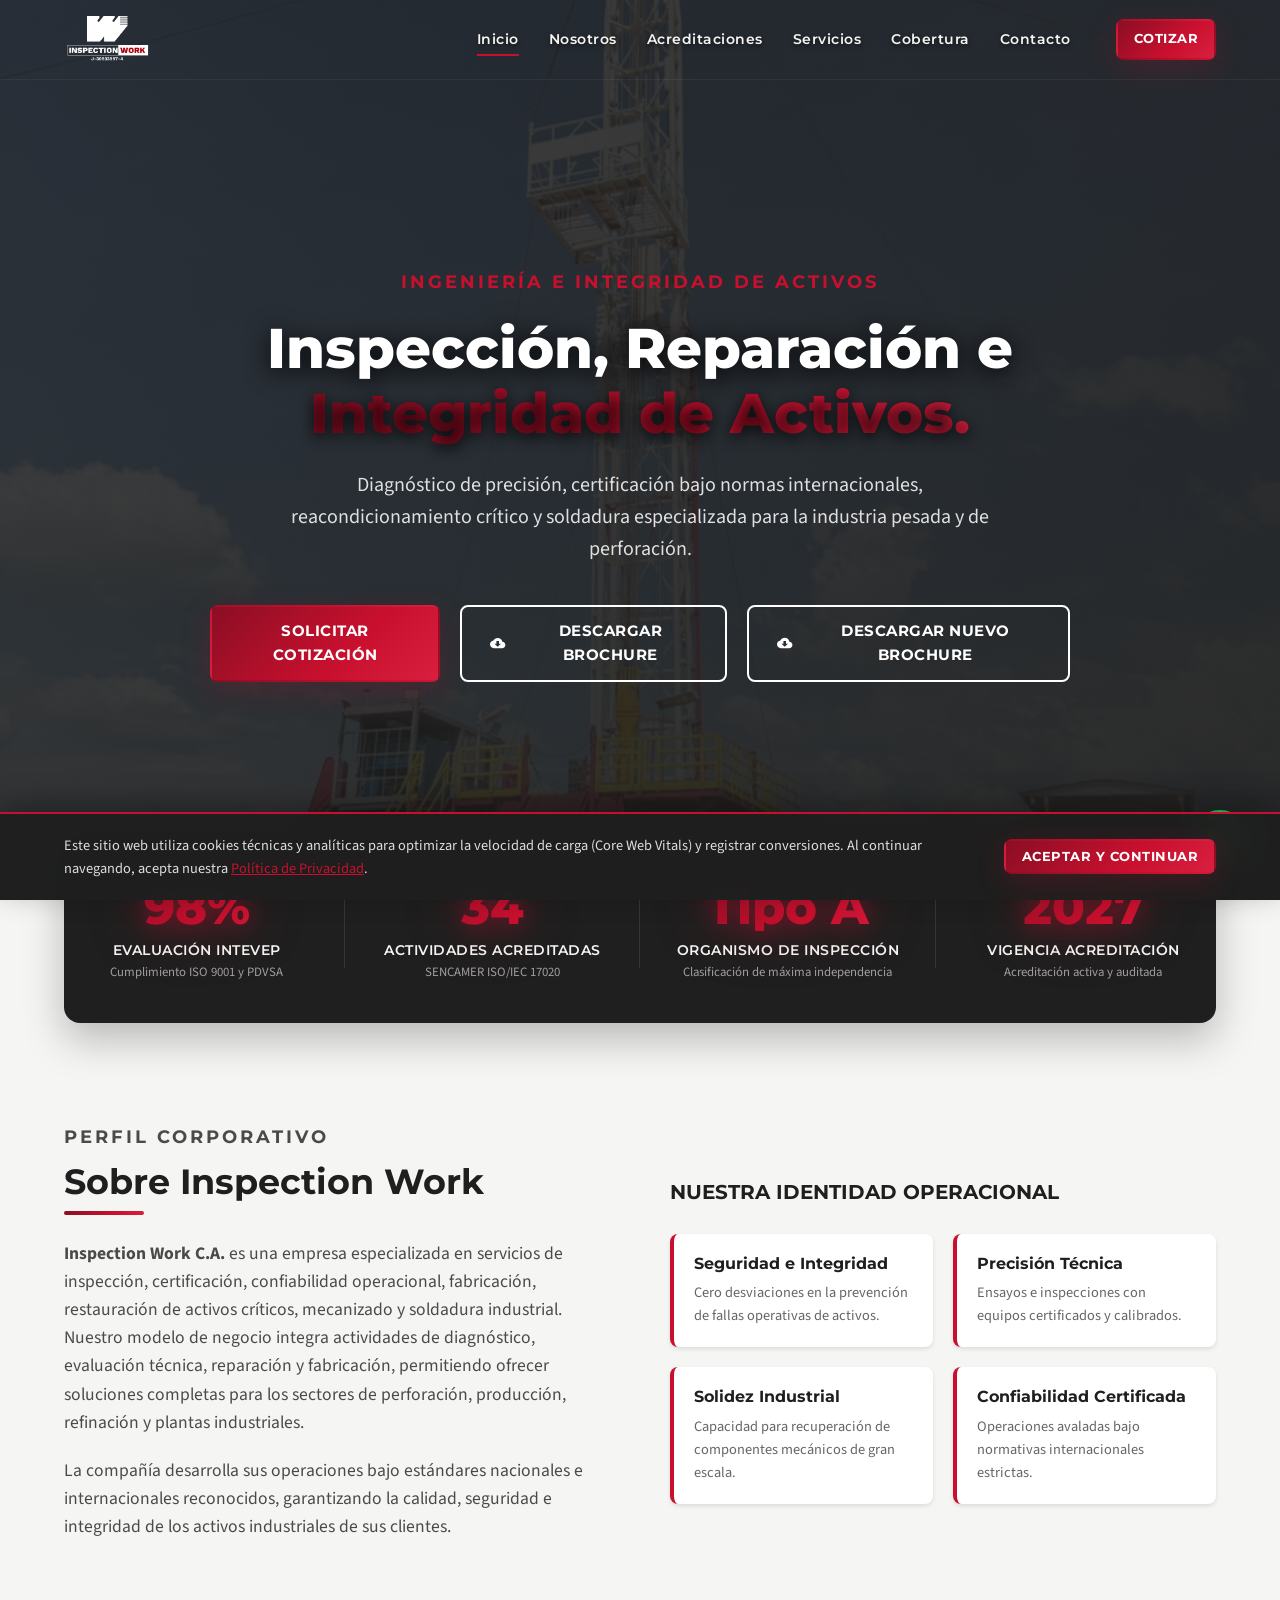
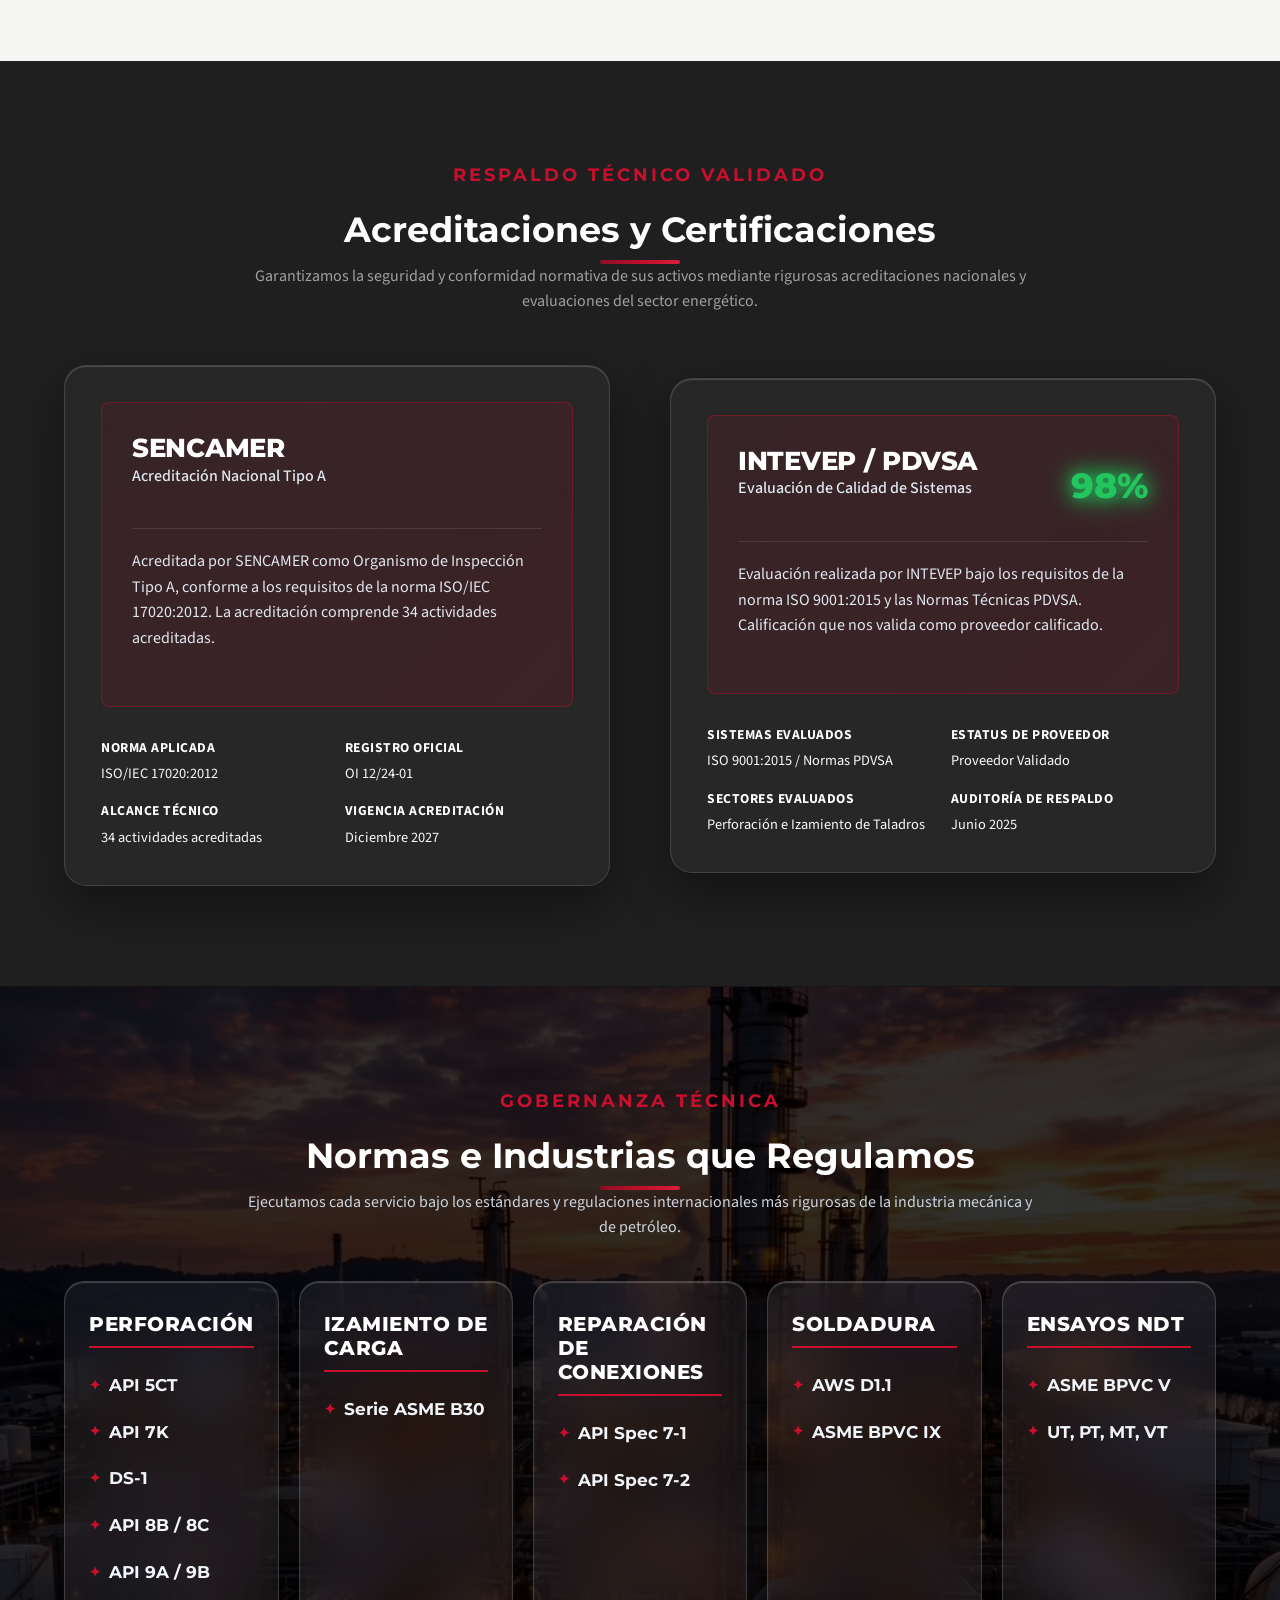
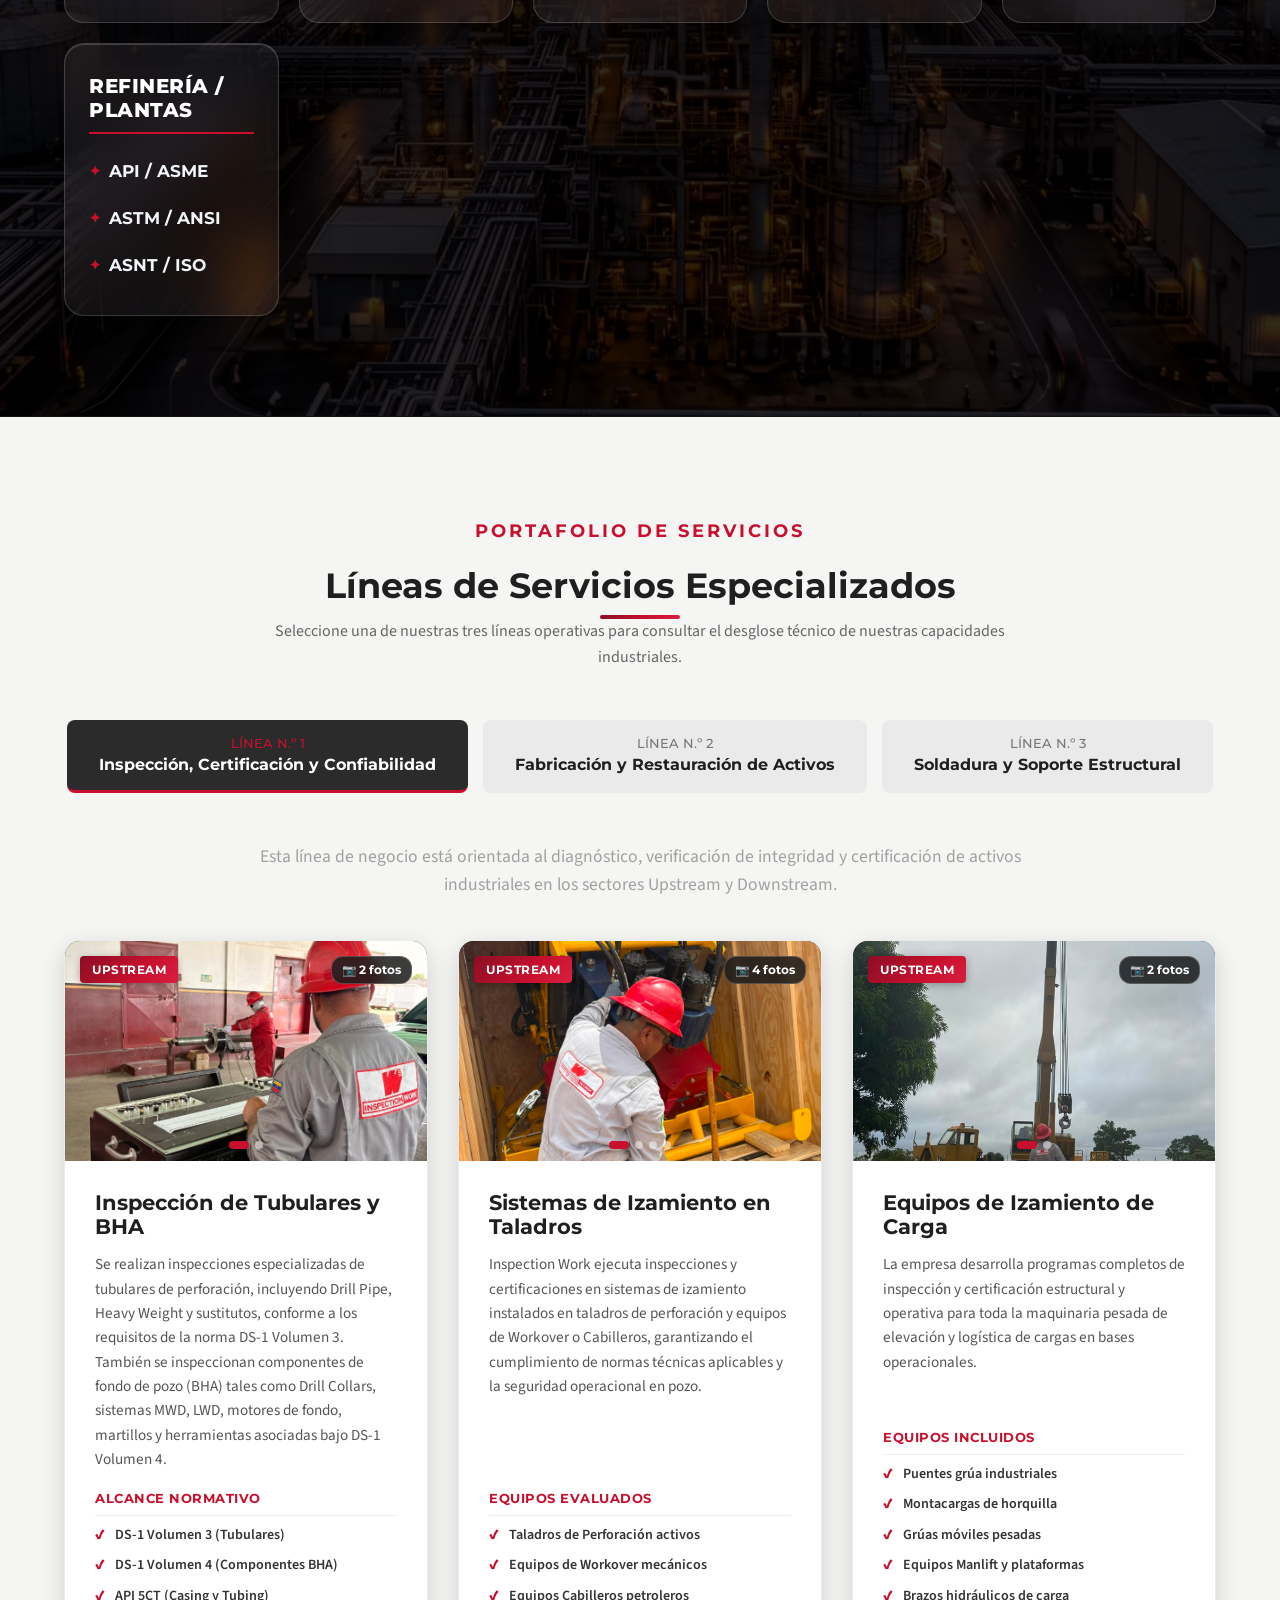
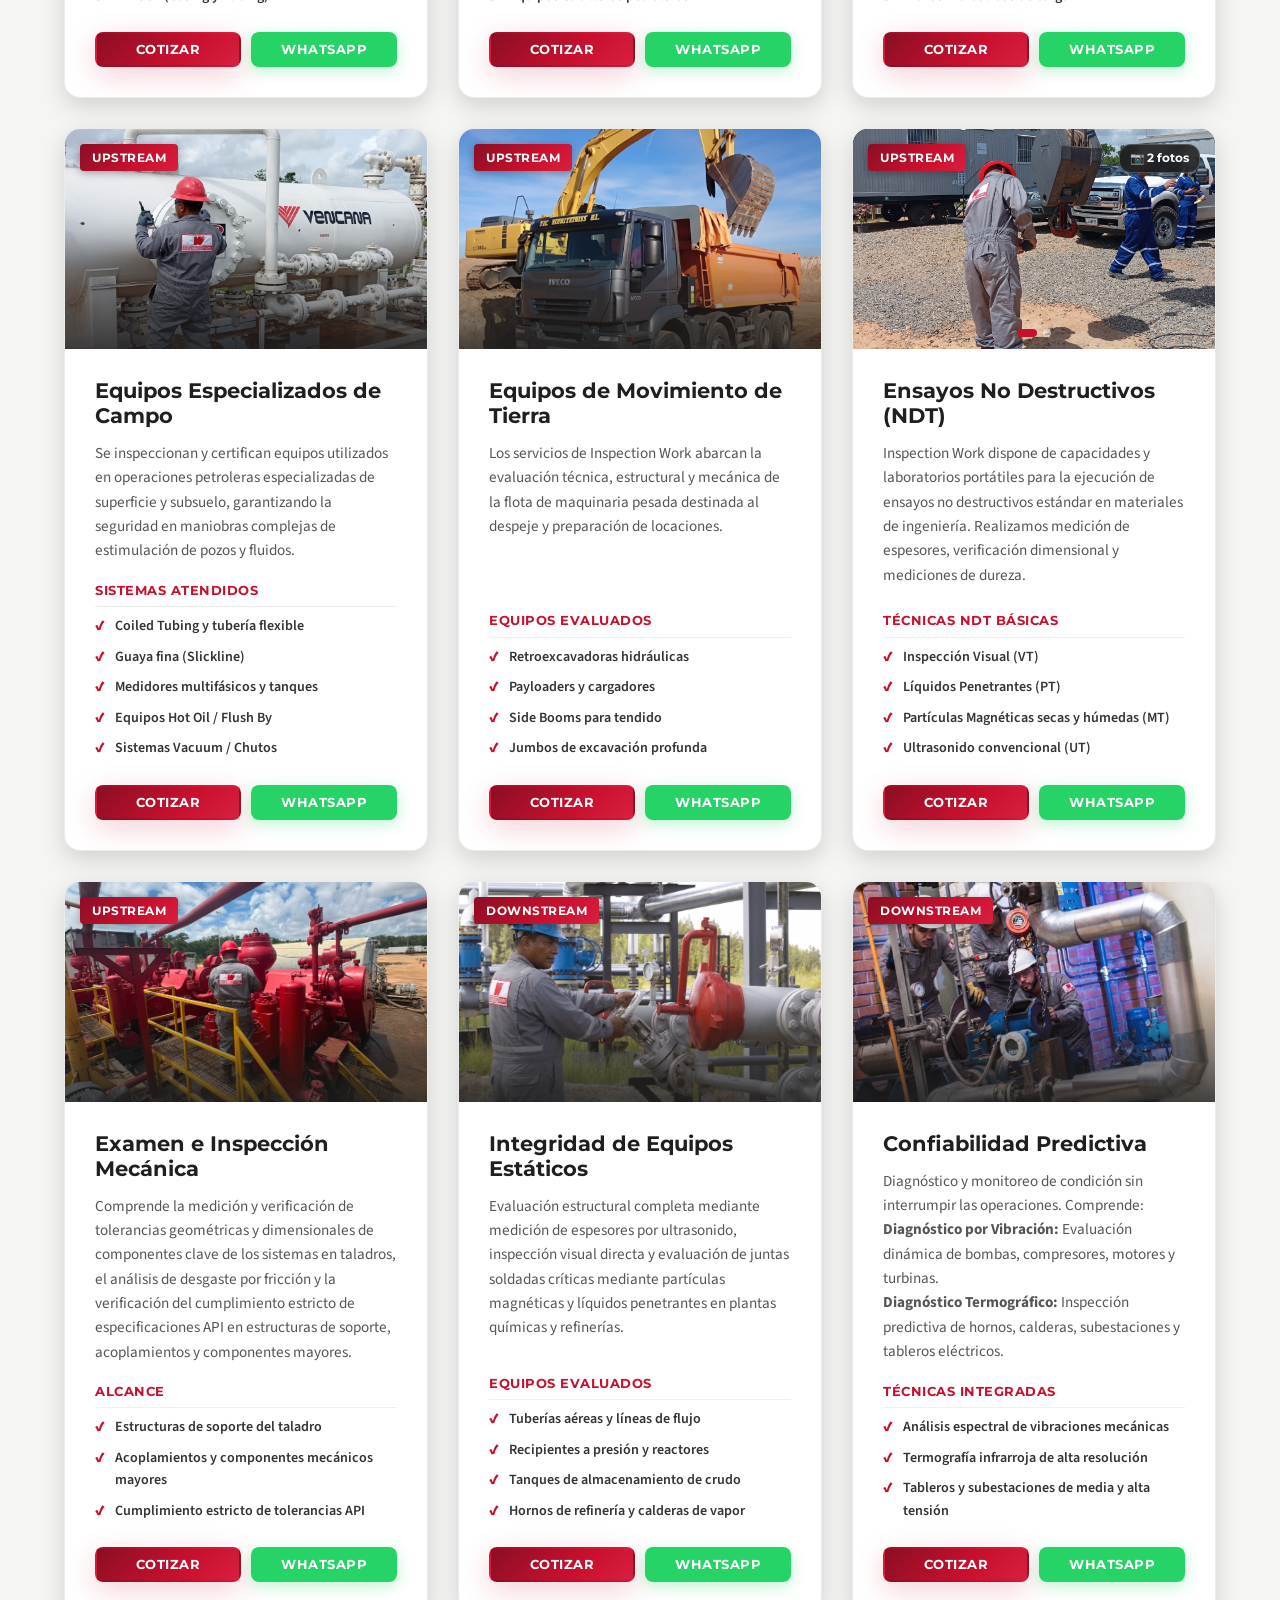
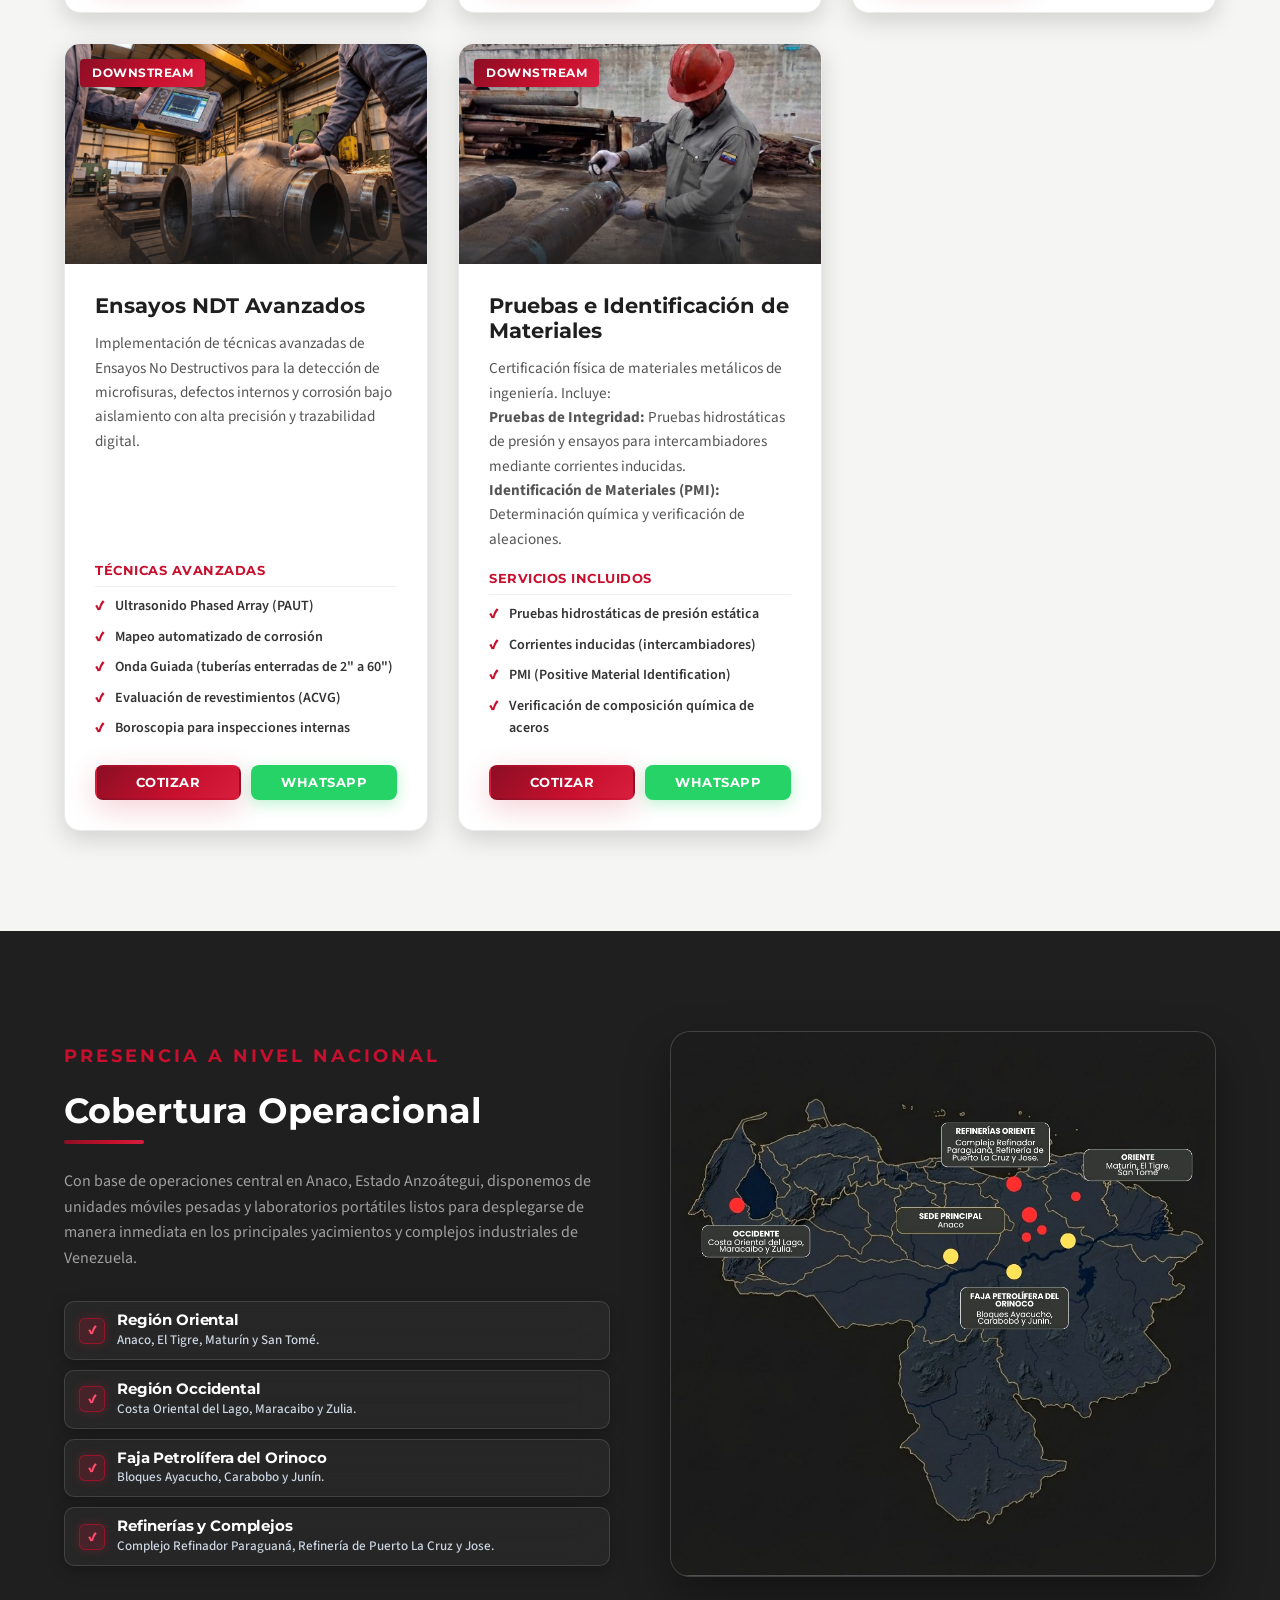
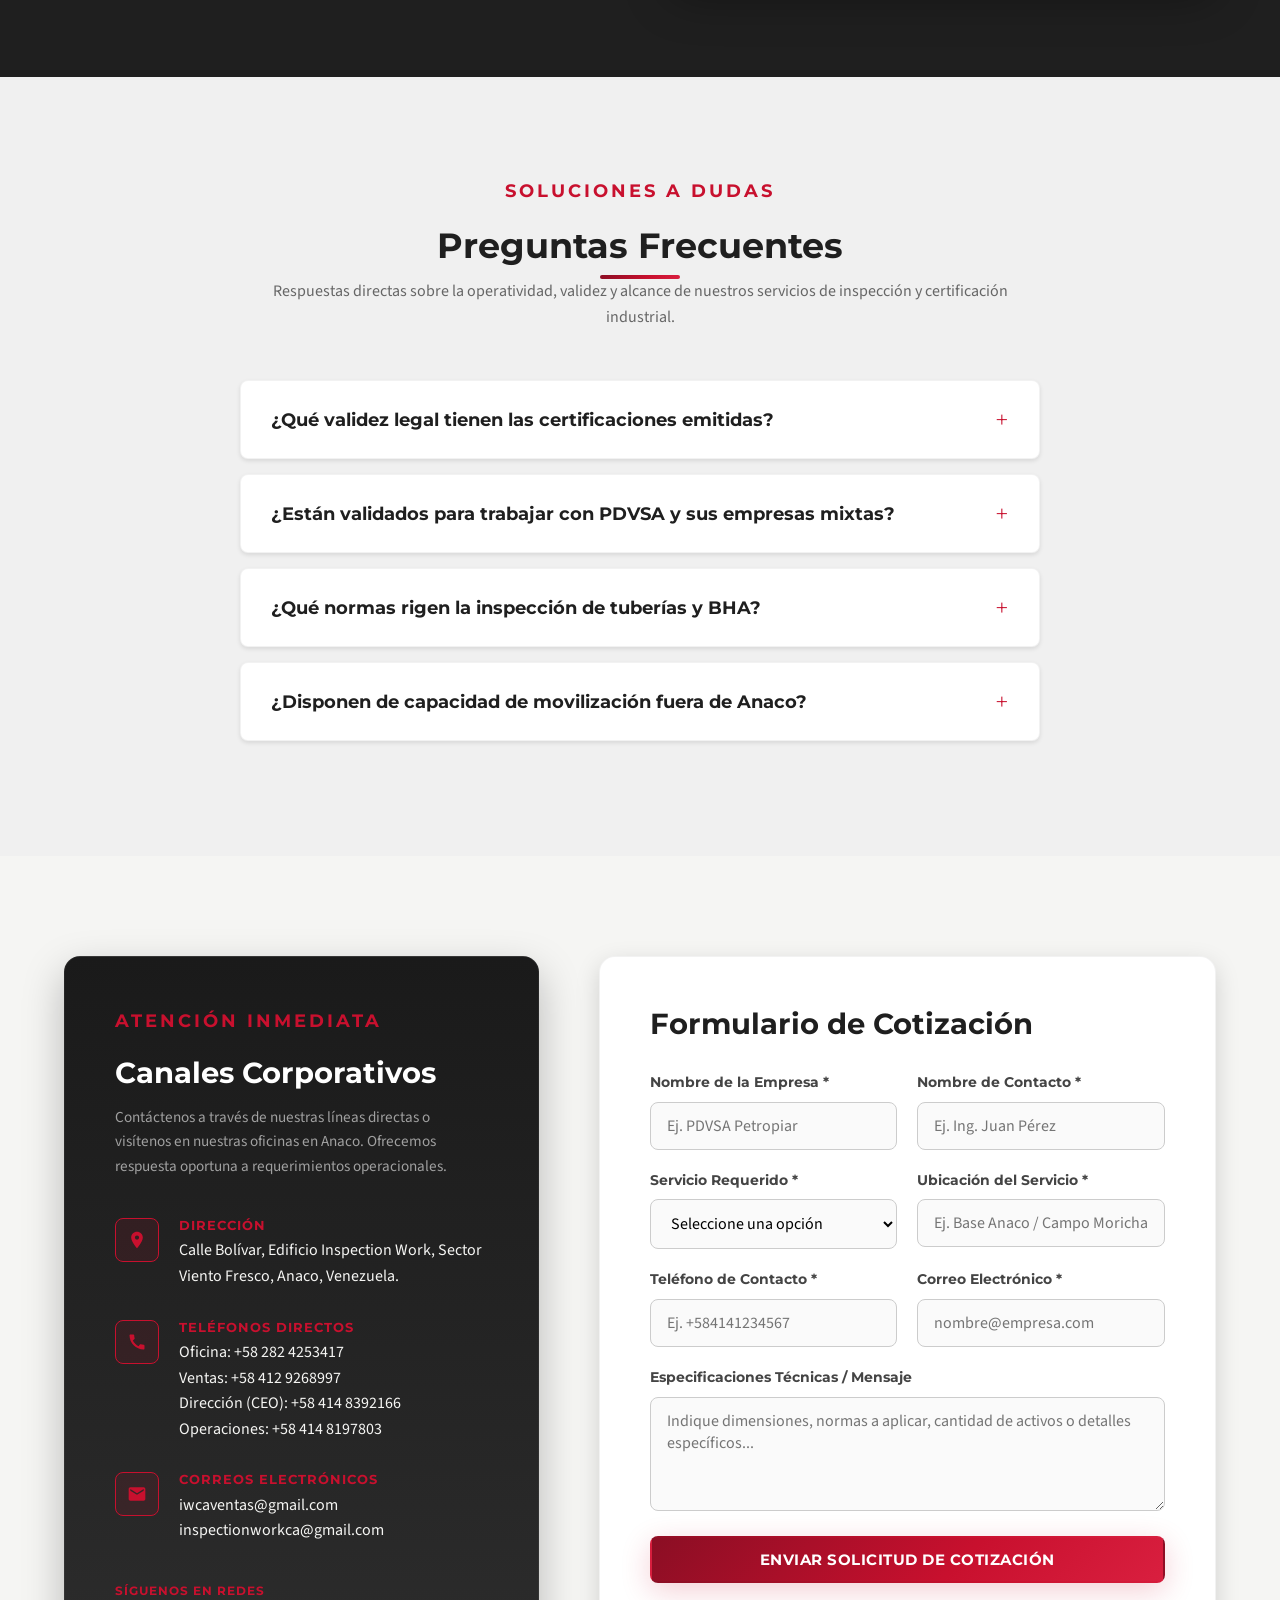
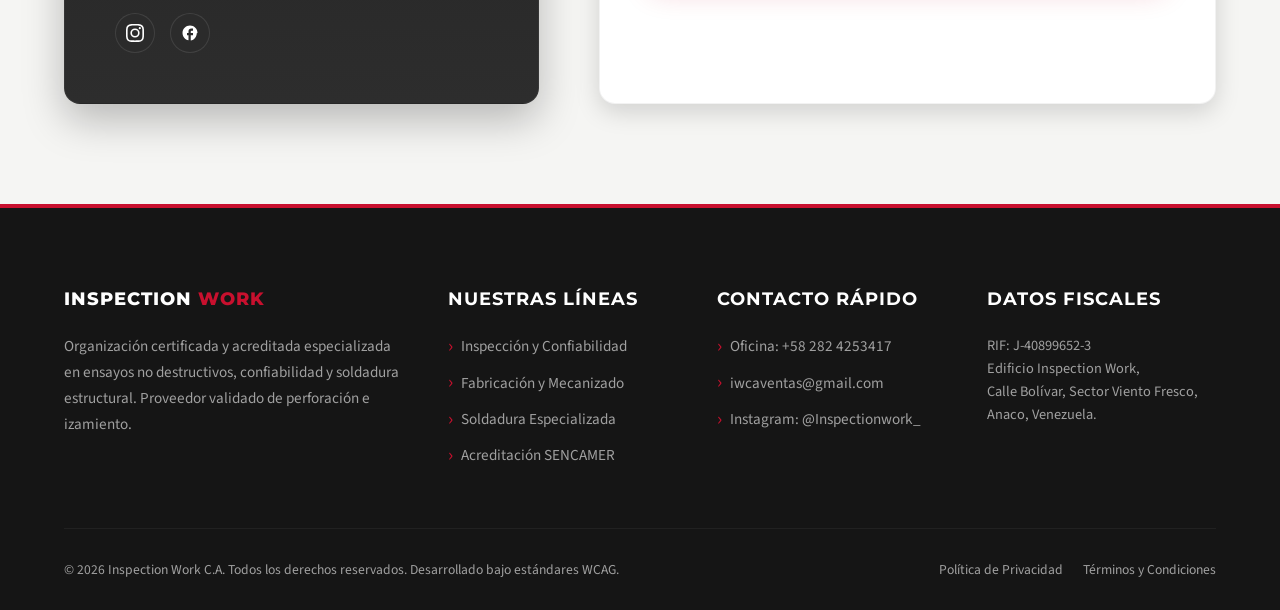
==== commit b02aeedc: "Correciones antes de subir a la web" ====
--- a/index.html
+++ b/index.html
@@ -4,7 +4,7 @@
 <head>
     <meta charset="UTF-8">
     <meta name="viewport" content="width=device-width, initial-scale=1.0">
-    <title>Inspection Work C.A. - Inspección, Certificación y Confiabilidad Industrial</title>
+    <title>Inspection Work C.A. - Inspección, Reparación e Integridad de Activos.</title>
     <meta name="description"
         content="Organismo Tipo A acreditado ISO/IEC 17020:2012 por SENCAMER. Especialistas en inspección, ensayos no destructivos (NDT), confiabilidad y soldadura en Venezuela.">
 
@@ -121,10 +121,8 @@
             <div class="hero-content">
                 <p class="hero-tagline">Ingeniería e Integridad de Activos</p>
                 <h1 class="hero-title"><span
-                        style="color: #FFFFFF !important; -webkit-text-fill-color: #FFFFFF !important; background: none !important; -webkit-background-clip: initial !important; text-shadow: 0 4px 25px rgba(0,0,0,0.95); display: inline-block;">Soluciones
-                        Integrales en</span> <span
-                        style="background: linear-gradient(135deg, #8B0E24 0%, #C8102E 60%, #D91F3F 100%); -webkit-background-clip: text !important; -webkit-text-fill-color: transparent !important; display: inline-block;">Inspección
-                        y Confiabilidad</span></h1>
+                        style="color: #FFFFFF !important; -webkit-text-fill-color: #FFFFFF !important; background: none !important; -webkit-background-clip: initial !important; text-shadow: 0 4px 25px rgba(0,0,0,0.95); display: inline-block;">Inspección, Reparación e</span> <span
+                        style="background: linear-gradient(135deg, #8B0E24 0%, #C8102E 60%, #D91F3F 100%); -webkit-background-clip: text !important; -webkit-text-fill-color: transparent !important; display: inline-block;">Integridad de Activos.</span></h1>
                 <p class="hero-desc">Diagnóstico de precisión, certificación bajo normas internacionales,
                     reacondicionamiento crítico y soldadura especializada para la industria pesada y de perforación.</p>
                 <div class="hero-btns">
@@ -137,6 +135,15 @@
                                 d="M19.35 10.04C18.67 6.59 15.64 4 12 4 9.11 4 6.6 5.64 5.35 8.04 2.34 8.36 0 10.91 0 14c0 3.31 2.69 6 6 6h13c2.76 0 5-2.24 5-5 0-2.64-2.05-4.78-4.65-4.96zM17 13l-5 5-5-5h3V9h4v4h3z" />
                         </svg>
                         Descargar Brochure
+                    </a>
+                    <a href="assets/servicios/Brochure 2.pdf" download class="btn btn-secondary"
+                        style="color: white; border-color: white;">
+                        <svg width="18" height="18" fill="currentColor" viewBox="0 0 24 24"
+                            style="vertical-align: middle; margin-right: 8px;">
+                            <path
+                                d="M19.35 10.04C18.67 6.59 15.64 4 12 4 9.11 4 6.6 5.64 5.35 8.04 2.34 8.36 0 10.91 0 14c0 3.31 2.69 6 6 6h13c2.76 0 5-2.24 5-5 0-2.64-2.05-4.78-4.65-4.96zM17 13l-5 5-5-5h3V9h4v4h3z" />
+                        </svg>
+                        Descargar Nuevo Brochure
                     </a>
                 </div>
             </div>
@@ -310,37 +317,44 @@
 
                 <div class="standards-grid">
                     <div class="standard-cat apple-glass-card">
-                        <h4>Perforación</h4>
+                        <h4>PERFORACIÓN</h4>
                         <ul class="standard-list">
                             <li>API 5CT</li>
                             <li>API 7K</li>
                             <li>DS-1</li>
-                        </ul>
-                    </div>
-                    <div class="standard-cat apple-glass-card">
-                        <h4>Izamiento</h4>
-                        <ul class="standard-list">
                             <li>API 8B / 8C</li>
                             <li>API 9A / 9B</li>
-                            <li>ASME B30</li>
                         </ul>
                     </div>
                     <div class="standard-cat apple-glass-card">
-                        <h4>Soldadura</h4>
+                        <h4>IZAMIENTO DE CARGA</h4>
+                        <ul class="standard-list">
+                            <li>Serie ASME B30</li>
+                        </ul>
+                    </div>
+                    <div class="standard-cat apple-glass-card">
+                        <h4>REPARACIÓN DE CONEXIONES</h4>
+                        <ul class="standard-list">
+                            <li>API Spec 7-1</li>
+                            <li>API Spec 7-2</li>
+                        </ul>
+                    </div>
+                    <div class="standard-cat apple-glass-card">
+                        <h4>SOLDADURA</h4>
                         <ul class="standard-list">
                             <li>AWS D1.1</li>
                             <li>ASME BPVC IX</li>
                         </ul>
                     </div>
                     <div class="standard-cat apple-glass-card">
-                        <h4>Ensayos NDT</h4>
+                        <h4>ENSAYOS NDT</h4>
                         <ul class="standard-list">
                             <li>ASME BPVC V</li>
                             <li>UT, PT, MT, VT</li>
                         </ul>
                     </div>
                     <div class="standard-cat apple-glass-card">
-                        <h4>Refinería / Plantas</h4>
+                        <h4>REFINERÍA / PLANTAS</h4>
                         <ul class="standard-list">
                             <li>API / ASME</li>
                             <li>ASTM / ANSI</li>
@@ -1020,47 +1034,6 @@
                                     <button onclick="selectServiceInForm('Soldadura Especializada y Estructural')"
                                         class="btn btn-primary btn-sm">Cotizar</button>
                                     <button data-whatsapp-service="Soldadura Especializada y Estructural"
-                                        class="btn btn-whatsapp btn-sm">WhatsApp</button>
-                                </div>
-                            </div>
-                        </article>
-
-                        <!-- Tarjeta 3.2 -->
-                        <article class="service-card">
-                            <div class="service-card-media" data-carousel>
-                                <div class="service-carousel-slides">
-                                    <img src="assets/servicios/calibracion_maquina_soldar_1.jpg"
-                                        alt="Calibración y Certificación de Máquinas de Soldar 1"
-                                        class="service-card-img active" loading="lazy">
-                                    <img src="assets/servicios/calibracion_maquina_soldar_2.jpg"
-                                        alt="Calibración y Certificación de Máquinas de Soldar 2"
-                                        class="service-card-img" loading="lazy">
-                                </div>
-                                <div class="service-media-overlay"></div>
-                                <span class="service-badge">Soporte</span>
-                                <button class="carousel-btn prev" aria-label="Anterior">&lsaquo;</button>
-                                <button class="carousel-btn next" aria-label="Siguiente">&rsaquo;</button>
-                                <div class="carousel-indicators">
-                                    <span class="dot active"></span>
-                                    <span class="dot"></span>
-                                </div>
-                                <span class="photo-count-badge">📷 2 fotos</span>
-                            </div>
-                            <div class="service-card-body">
-                                <h3 class="service-card-title">Servicios de Soporte y Calibración</h3>
-                                <p class="service-card-desc">Servicios complementarios de logística, alquiler de equipos
-                                    e inspección y calibración operativa de sistemas e instrumentación de soldadura.</p>
-                                <div class="service-card-items-title">Servicios Disponibles</div>
-                                <ul class="service-card-list">
-                                    <li>Alquiler de máquinas de soldar calificadas</li>
-                                    <li>Alquiler de camiones adaptados para el tendido de tubulares</li>
-                                    <li>Calibración y verificación operativa de máquinas de soldar</li>
-                                    <li>Servicios de apoyo logístico para taladros y refinerías</li>
-                                </ul>
-                                <div class="service-card-actions">
-                                    <button onclick="selectServiceInForm('Servicios de Soporte y Calibración')"
-                                        class="btn btn-primary btn-sm">Cotizar</button>
-                                    <button data-whatsapp-service="Servicios de Soporte y Calibración"
                                         class="btn btn-whatsapp btn-sm">WhatsApp</button>
                                 </div>
                             </div>
@@ -1358,8 +1331,6 @@
                                         <optgroup label="Línea 3: Soldadura y Soporte">
                                             <option value="Soldadura Especializada y Estructural">Soldadura
                                                 Especializada y Estructural</option>
-                                            <option value="Servicios de Soporte y Calibración">Servicios de Soporte y
-                                                Calibración</option>
                                         </optgroup>
                                     </select>
                                     <span class="form-error-msg" role="alert"></span>
@@ -1468,7 +1439,7 @@
     </div>
 
     <!-- BOTÓN FLOTANTE WHATSAPP -->
-    <a href="https://wa.me/584129268997?text=Hola,%20deseo%20realizar%20una%20consulta%20técnica%20sobre%20los%20servicios%20de%20Inspection%20Work%20C.A."
+    <a href="https://wa.me/584129268997?text=Gracias%20por%20comunicarse%20con%20Inspection%20Work.%20Para%20atenderle%20mejor%2C%20por%20favor%20ind%C3%ADquenos%20su%20nombre%2C%20empresa%20y%20el%20servicio%20que%20requiere.%20Le%20responderemos%20a%20la%20brevedad%20posible."
         target="_blank" rel="noopener noreferrer" class="whatsapp-float whatsapp-link" data-context="boton_flotante"
         aria-label="Contactar por WhatsApp Business">
         <svg viewBox="0 0 24 24">
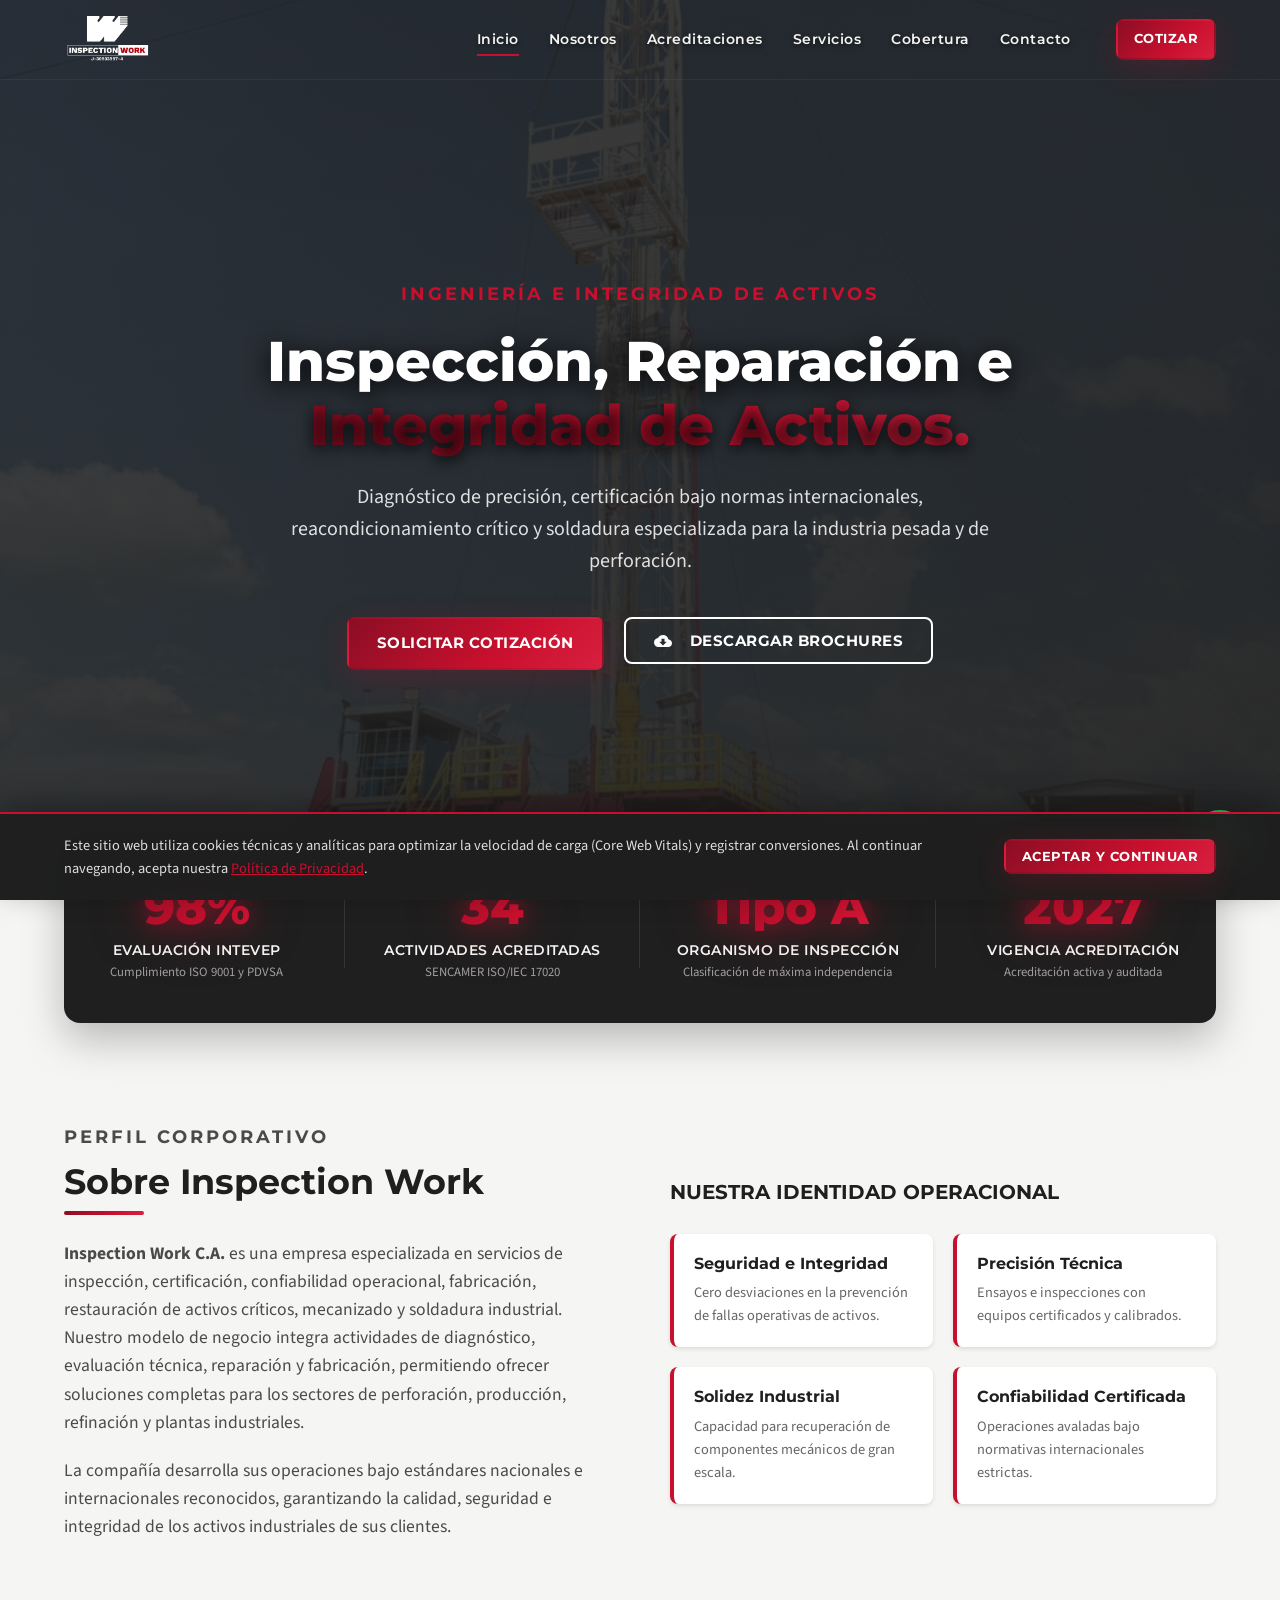
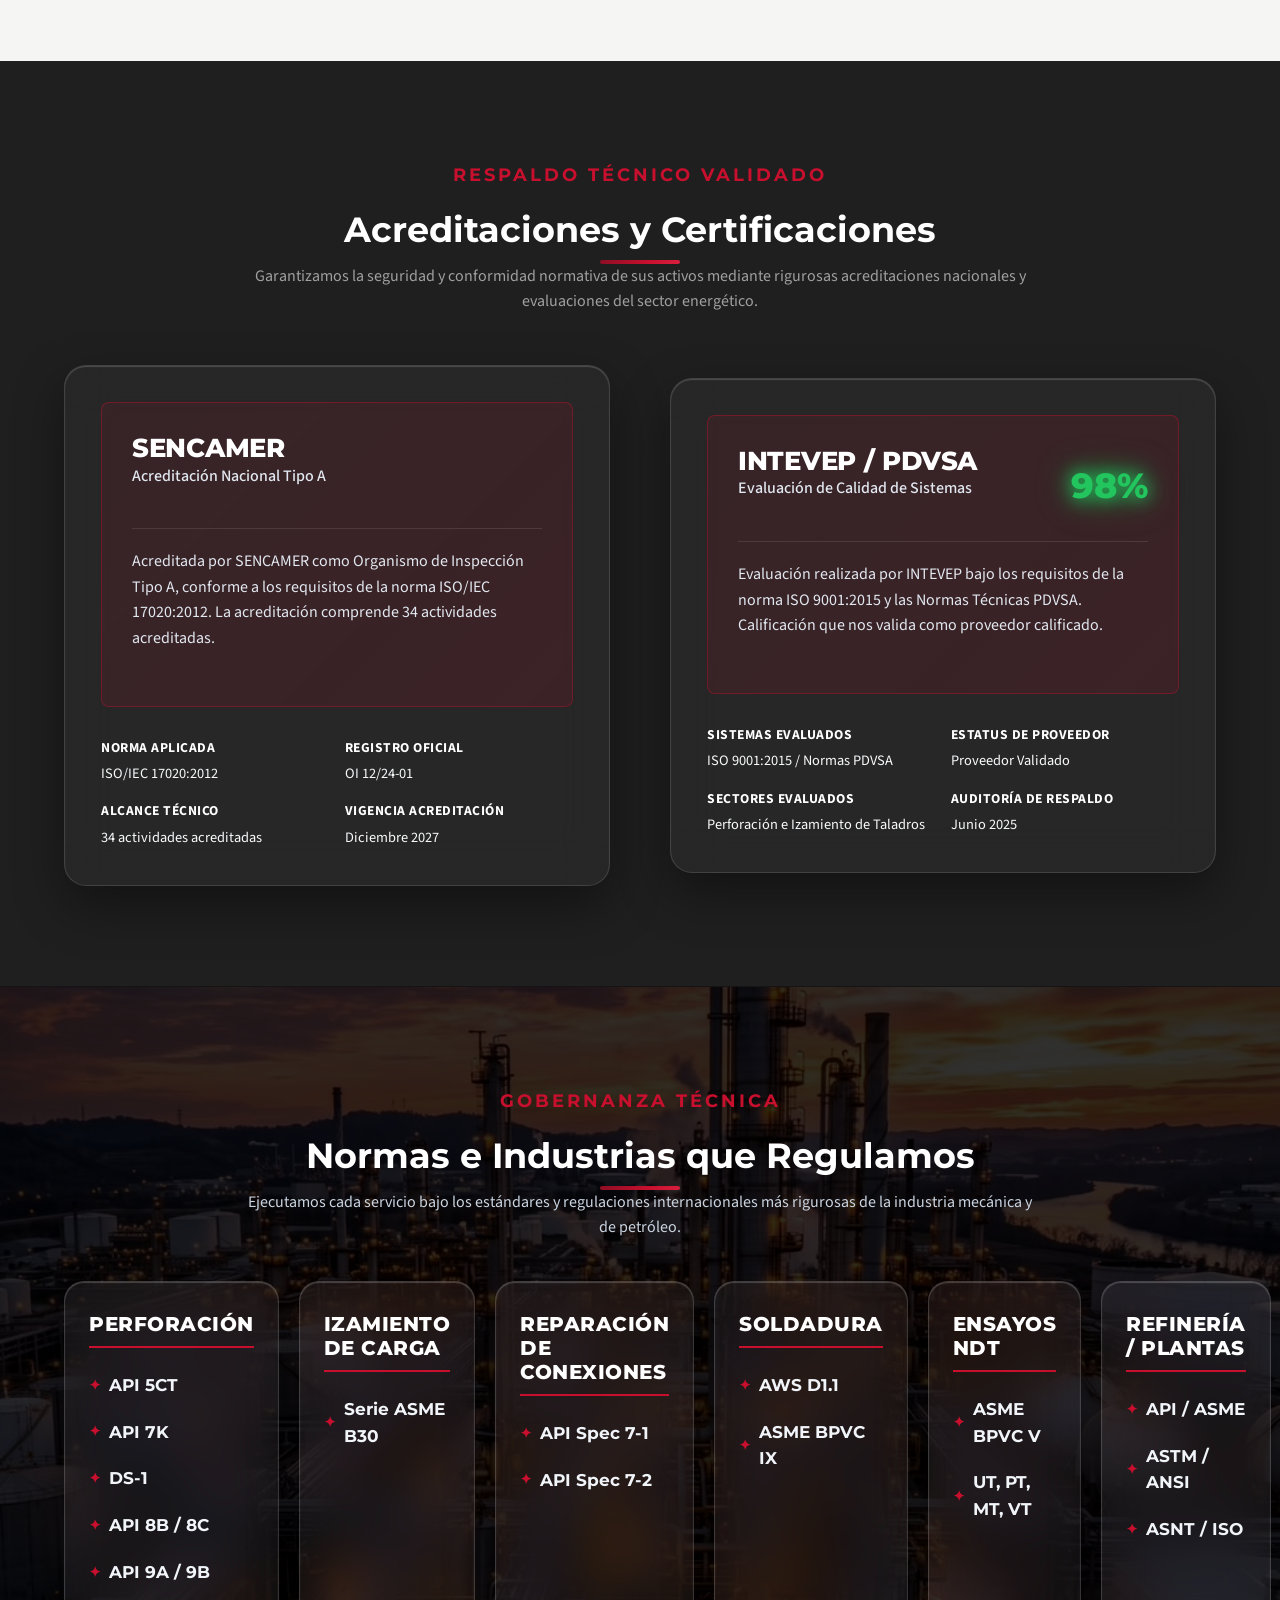
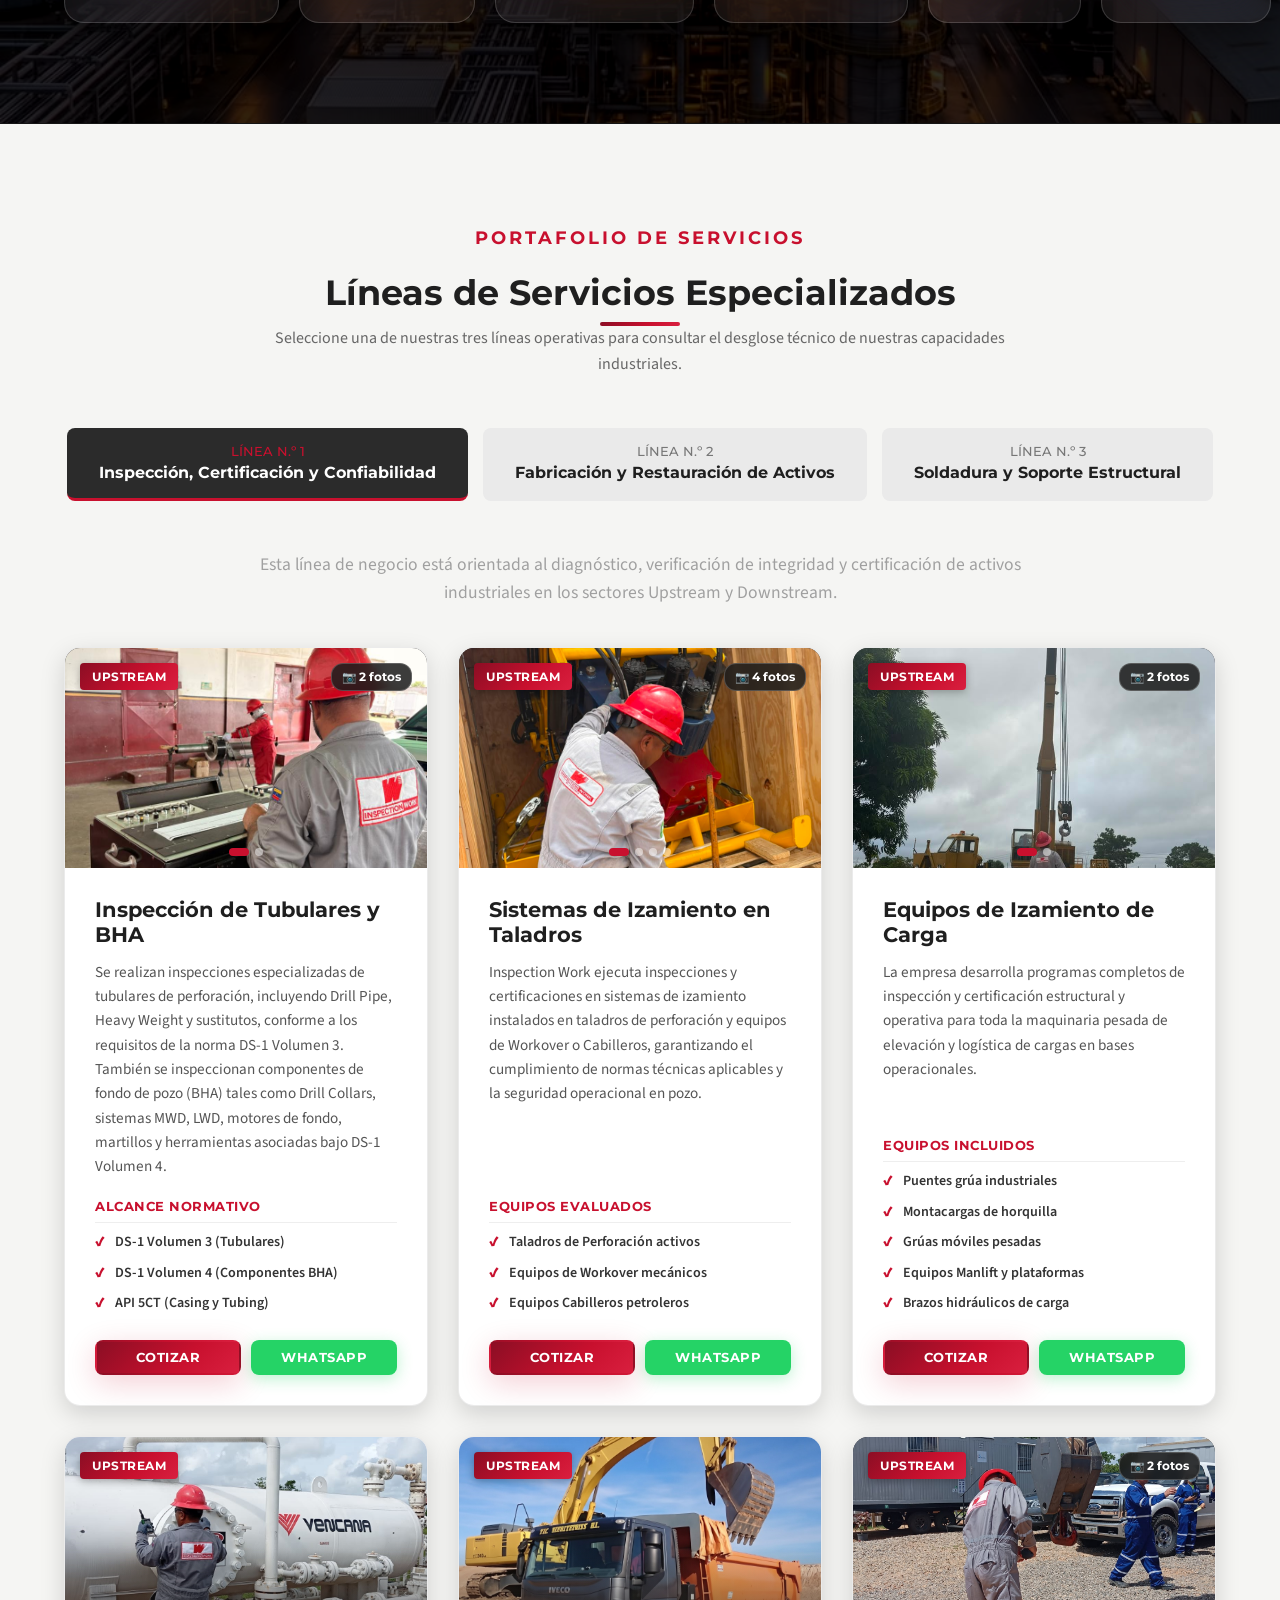
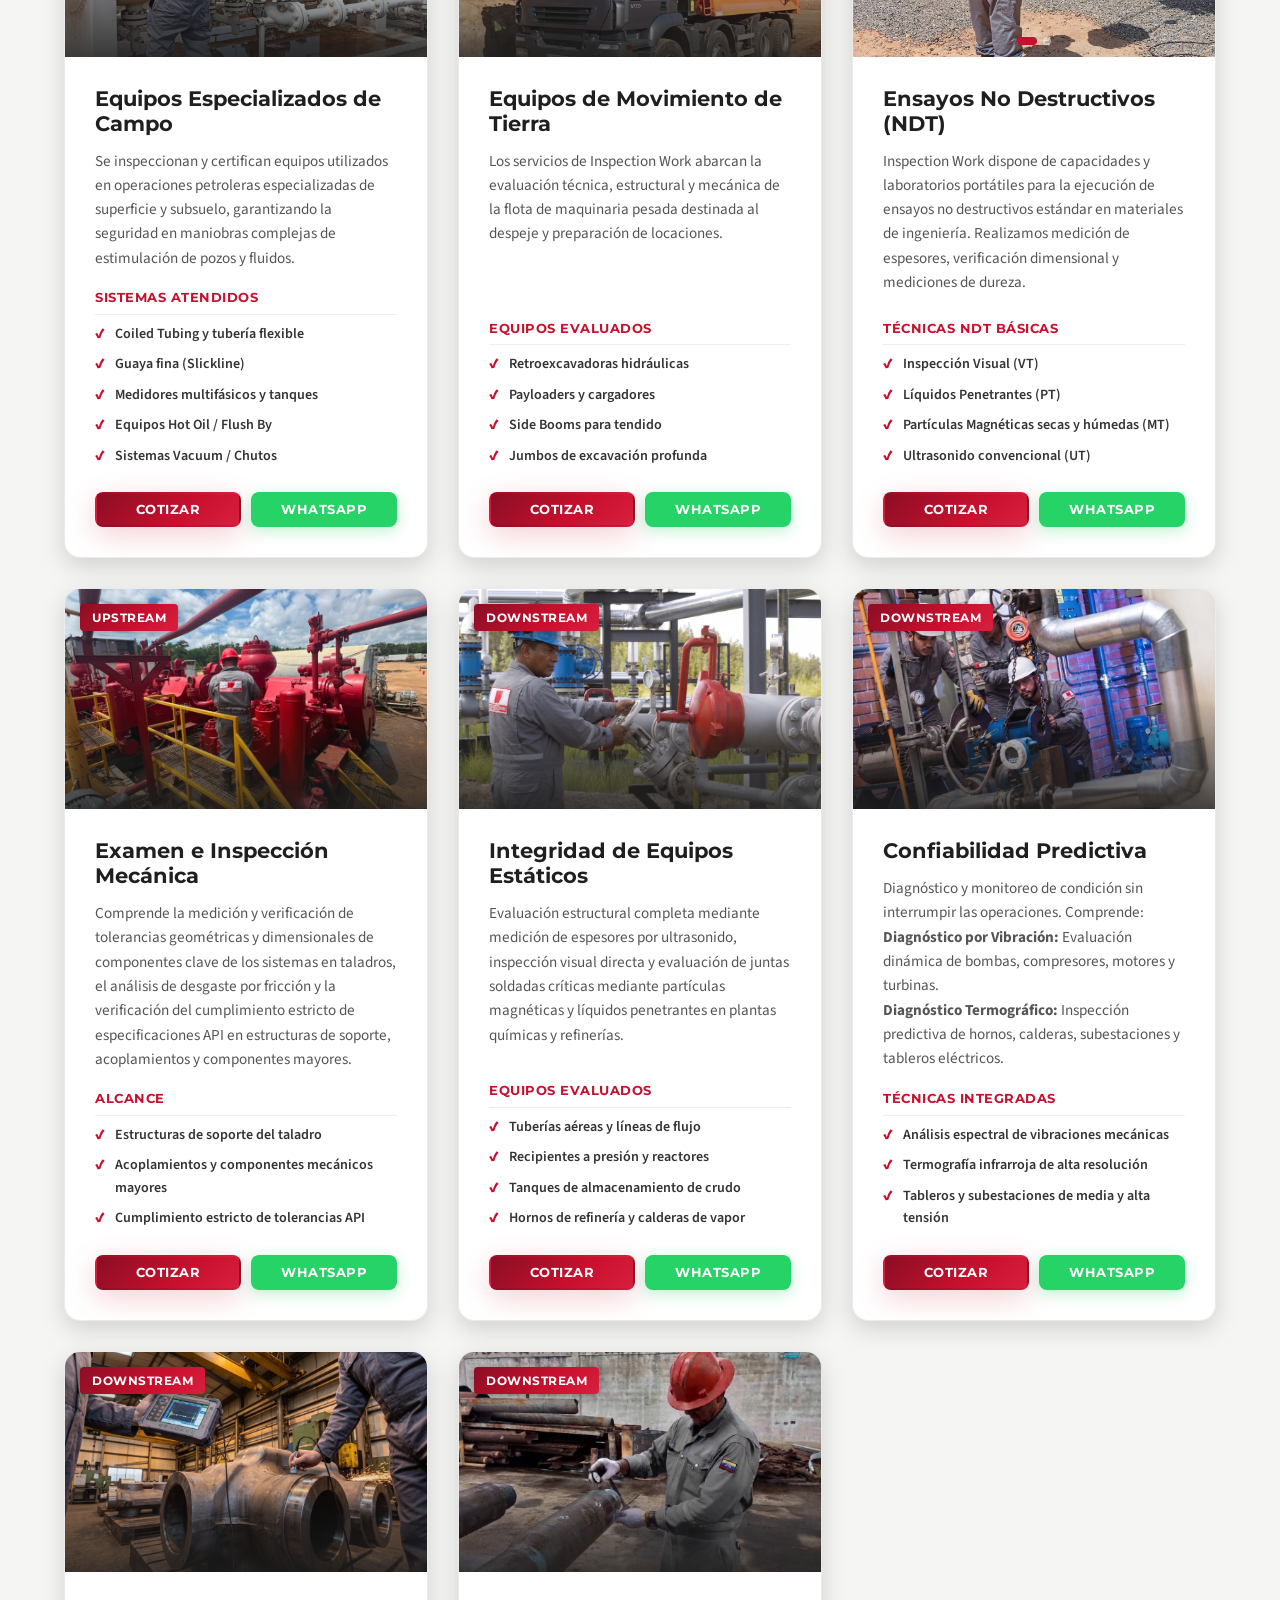
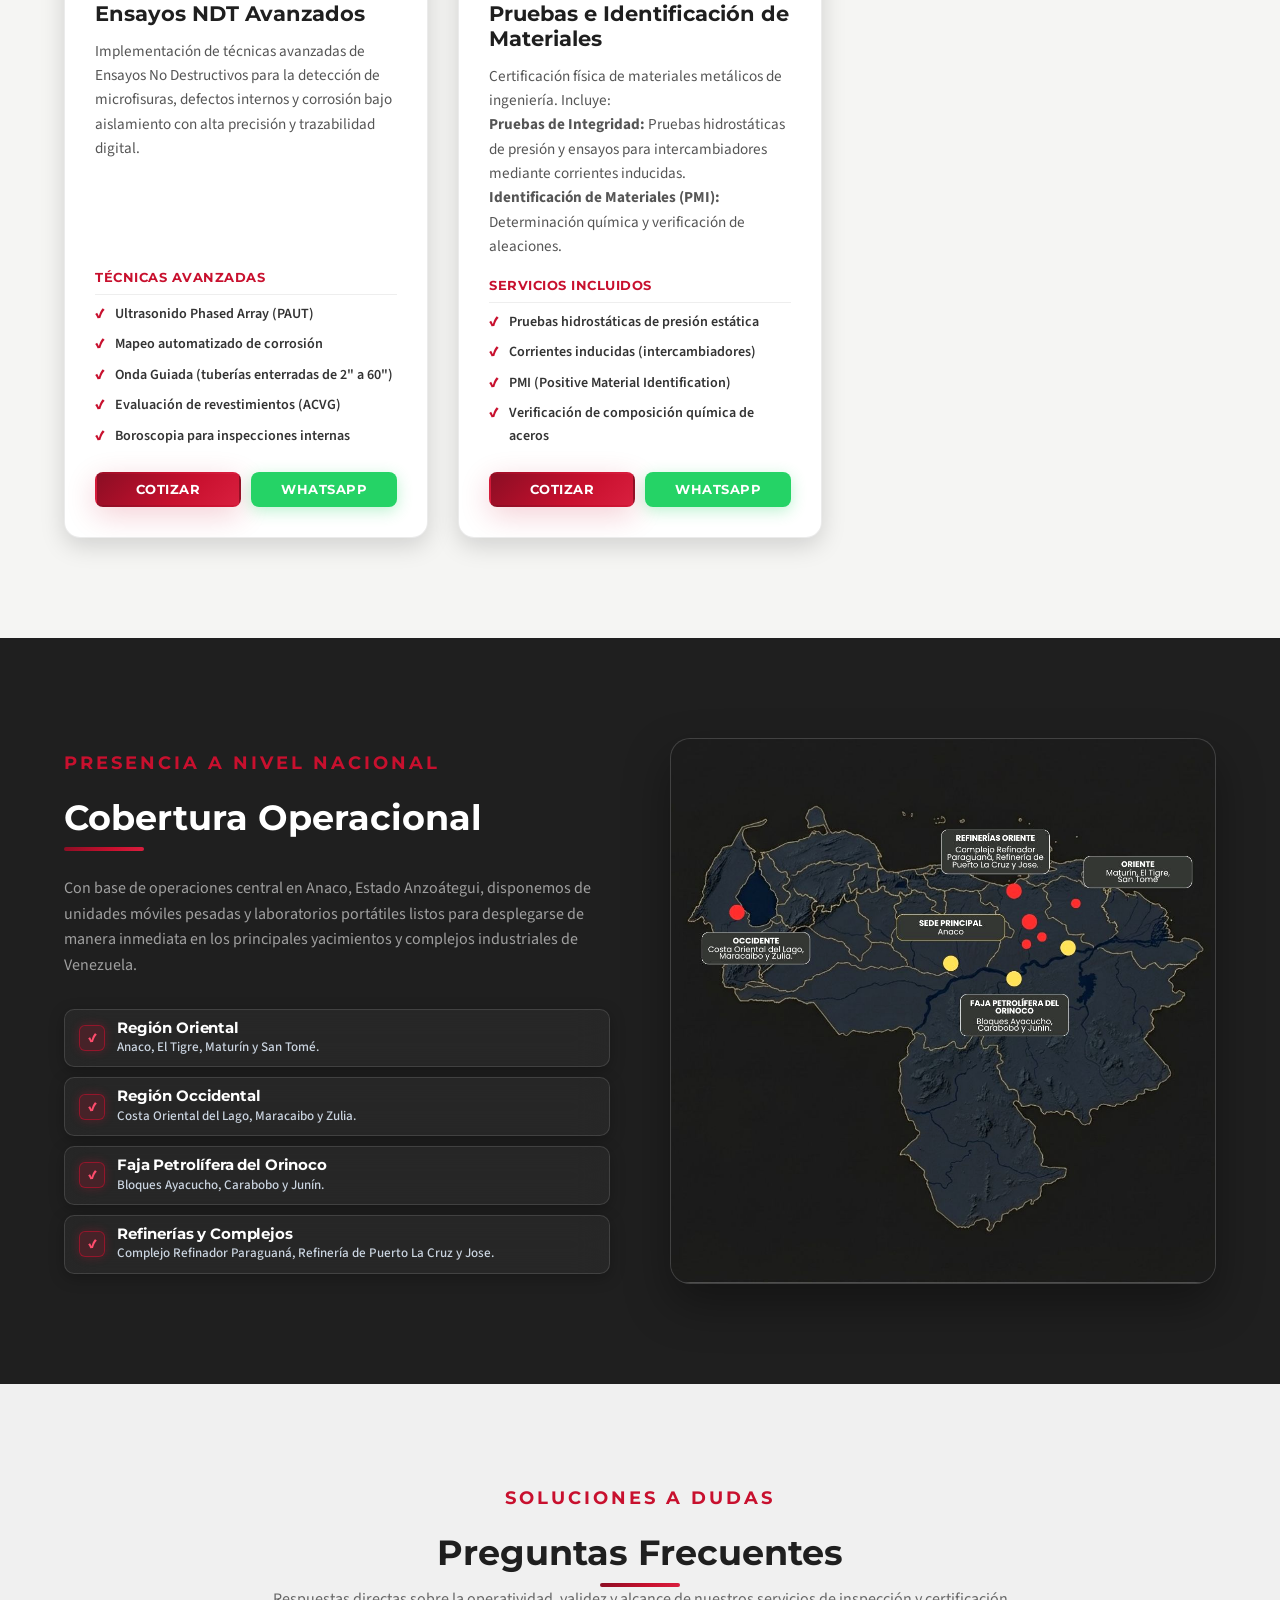
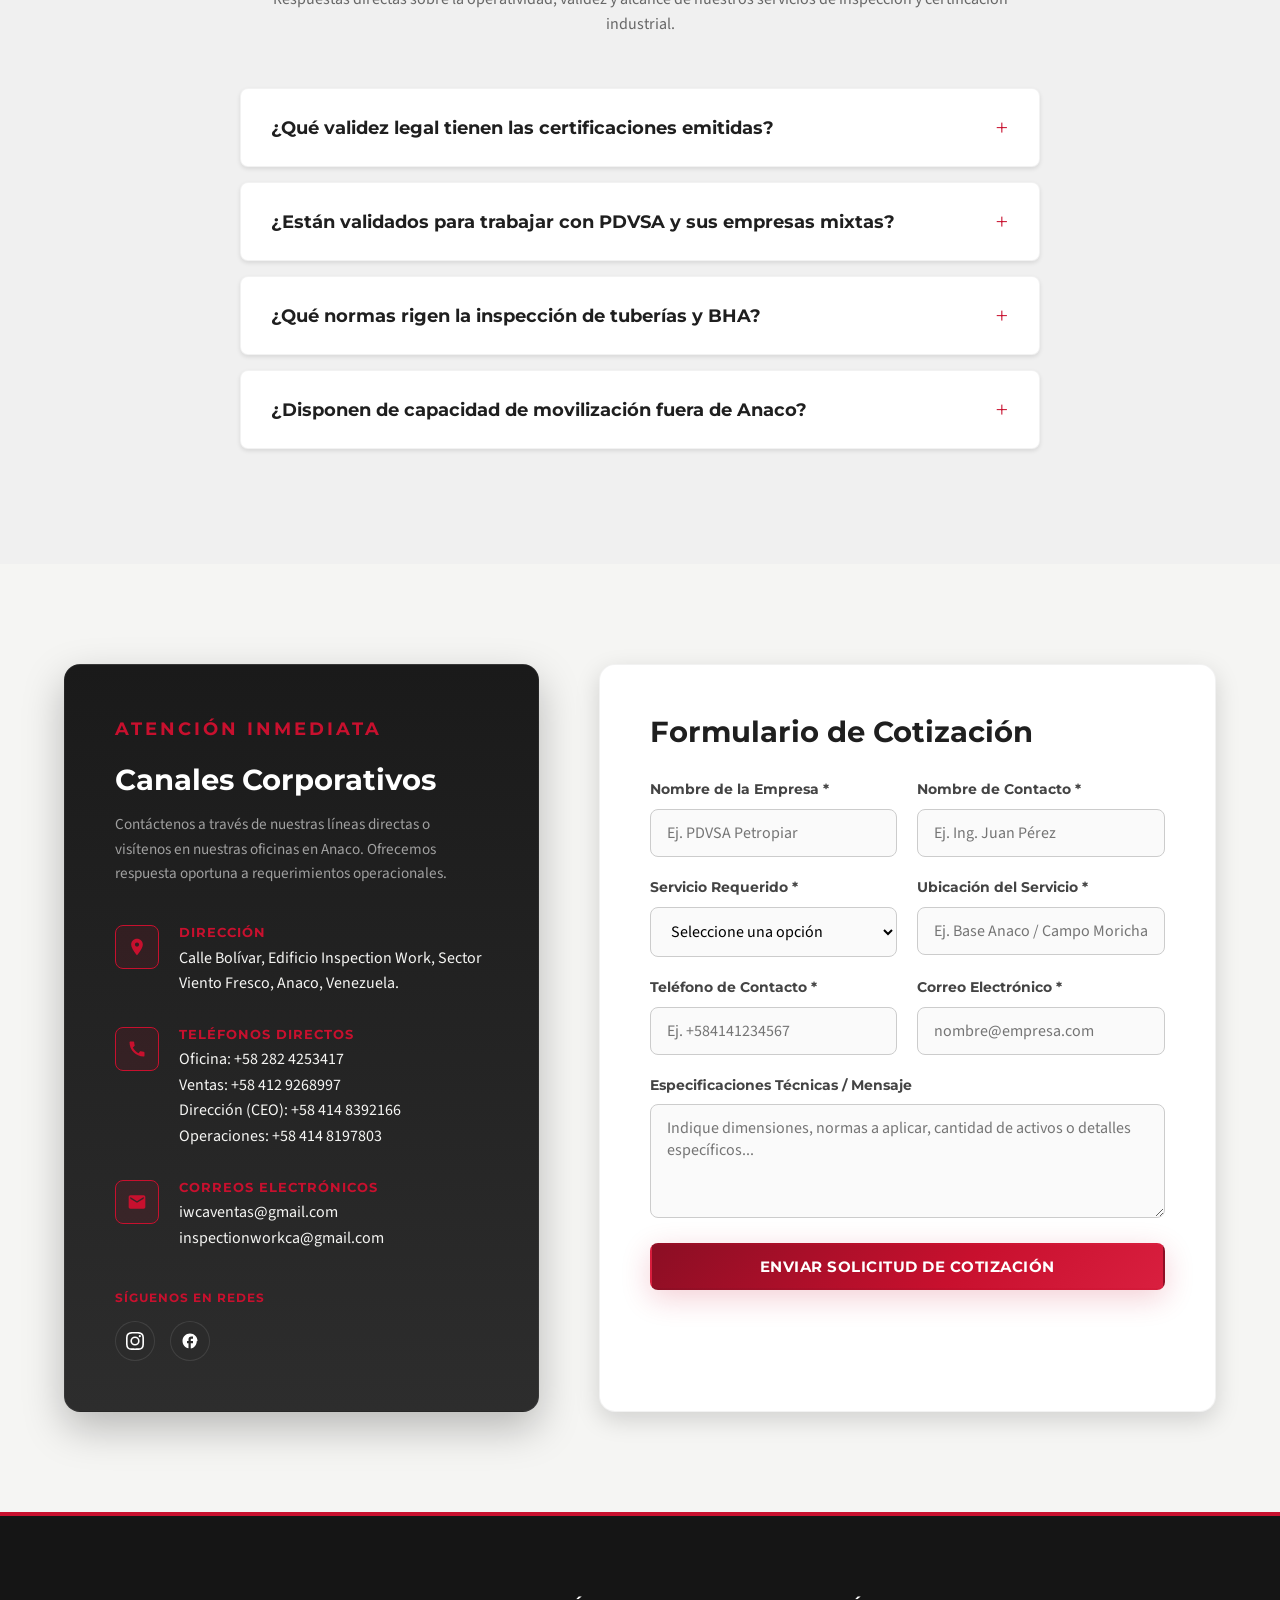
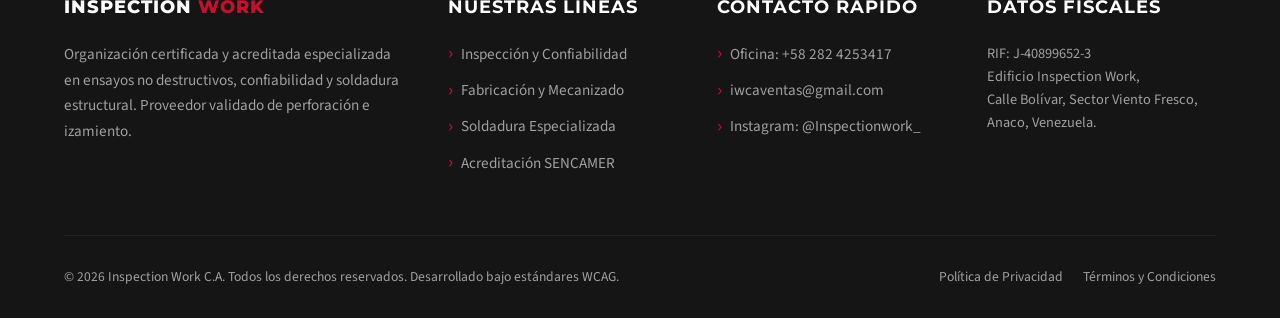
==== commit 11eb4a44: "probablemente ultimas correciones" ====
--- a/index.html
+++ b/index.html
@@ -127,24 +127,20 @@
                     reacondicionamiento crítico y soldadura especializada para la industria pesada y de perforación.</p>
                 <div class="hero-btns">
                     <a href="#contacto" class="btn btn-primary">Solicitar Cotización</a>
-                    <a href="assets/brochure_inspection_work_2026.pdf" download class="btn btn-secondary"
-                        style="color: white; border-color: white;">
-                        <svg width="18" height="18" fill="currentColor" viewBox="0 0 24 24"
-                            style="vertical-align: middle; margin-right: 8px;">
-                            <path
-                                d="M19.35 10.04C18.67 6.59 15.64 4 12 4 9.11 4 6.6 5.64 5.35 8.04 2.34 8.36 0 10.91 0 14c0 3.31 2.69 6 6 6h13c2.76 0 5-2.24 5-5 0-2.64-2.05-4.78-4.65-4.96zM17 13l-5 5-5-5h3V9h4v4h3z" />
-                        </svg>
-                        Descargar Brochure
-                    </a>
-                    <a href="assets/servicios/Brochure 2.pdf" download class="btn btn-secondary"
-                        style="color: white; border-color: white;">
-                        <svg width="18" height="18" fill="currentColor" viewBox="0 0 24 24"
-                            style="vertical-align: middle; margin-right: 8px;">
-                            <path
-                                d="M19.35 10.04C18.67 6.59 15.64 4 12 4 9.11 4 6.6 5.64 5.35 8.04 2.34 8.36 0 10.91 0 14c0 3.31 2.69 6 6 6h13c2.76 0 5-2.24 5-5 0-2.64-2.05-4.78-4.65-4.96zM17 13l-5 5-5-5h3V9h4v4h3z" />
-                        </svg>
-                        Descargar Nuevo Brochure
-                    </a>
+                    <div class="dropdown-brochure" tabindex="0">
+                        <button class="btn btn-secondary" style="color: white; border-color: white; width: 100%;">
+                            <svg width="18" height="18" fill="currentColor" viewBox="0 0 24 24"
+                                style="vertical-align: middle; margin-right: 8px;">
+                                <path
+                                    d="M19.35 10.04C18.67 6.59 15.64 4 12 4 9.11 4 6.6 5.64 5.35 8.04 2.34 8.36 0 10.91 0 14c0 3.31 2.69 6 6 6h13c2.76 0 5-2.24 5-5 0-2.64-2.05-4.78-4.65-4.96zM17 13l-5 5-5-5h3V9h4v4h3z" />
+                            </svg>
+                            Descargar Brochures
+                        </button>
+                        <div class="dropdown-brochure-content">
+                            <a href="assets/brochure_inspection_work_2026.pdf" download>Brochure Corporativo</a>
+                            <a href="assets/servicios/Brochure 2.pdf" download>Brochure de Servicios</a>
+                        </div>
+                    </div>
                 </div>
             </div>
         </section>
--- a/css/style.css
+++ b/css/style.css
@@ -693,7 +693,7 @@
    ========================================================================== */
 .standards-grid {
     display: grid;
-    grid-template-columns: repeat(5, 1fr);
+    grid-template-columns: repeat(6, 1fr);
     gap: 20px;
     margin-top: 40px;
 }
@@ -2575,3 +2575,12 @@
     }
 }
 
+
+.dropdown-brochure { position: relative; display: inline-block; width: 100%; }
+@media (min-width: 769px) { .dropdown-brochure { width: auto; } }
+.dropdown-brochure .btn { width: 100%; }
+.dropdown-brochure-content { display: none; position: absolute; background-color: rgba(20, 20, 20, 0.95); min-width: 250px; box-shadow: 0px 8px 16px 0px rgba(0,0,0,0.5); z-index: 100; border-radius: 8px; overflow: hidden; backdrop-filter: blur(10px); border: 1px solid rgba(255, 255, 255, 0.1); top: 100%; left: 50%; transform: translateX(-50%); margin-top: 10px; }
+.dropdown-brochure-content a { color: white; padding: 12px 16px; text-decoration: none; display: block; font-size: 0.9rem; transition: background-color 0.3s; text-align: left; }
+.dropdown-brochure-content a:hover { background-color: rgba(255, 255, 255, 0.1); color: var(--color-primary); }
+.dropdown-brochure:hover .dropdown-brochure-content, .dropdown-brochure:focus-within .dropdown-brochure-content { display: block; }
+@media (max-width: 768px) { .dropdown-brochure-content { position: static; transform: none; box-shadow: none; margin-top: 5px; background-color: rgba(0,0,0,0.3); border: none; } }
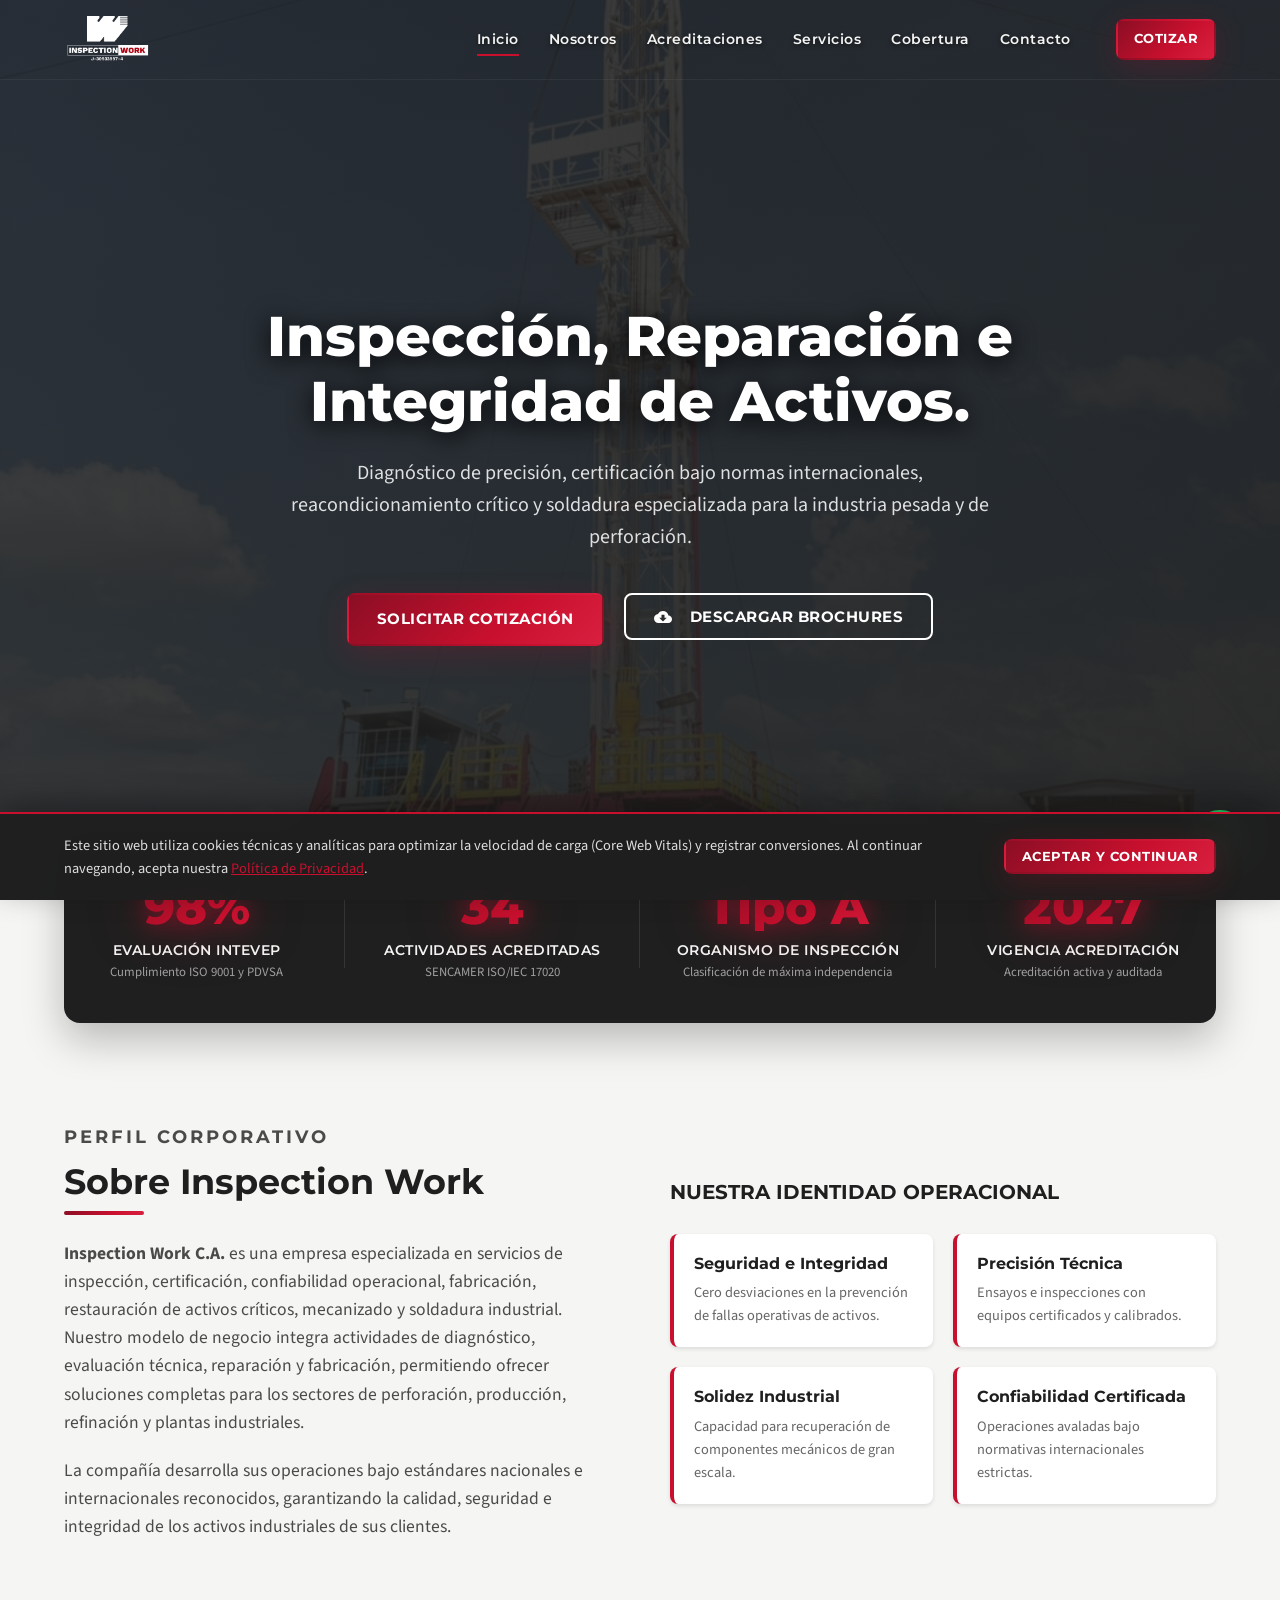
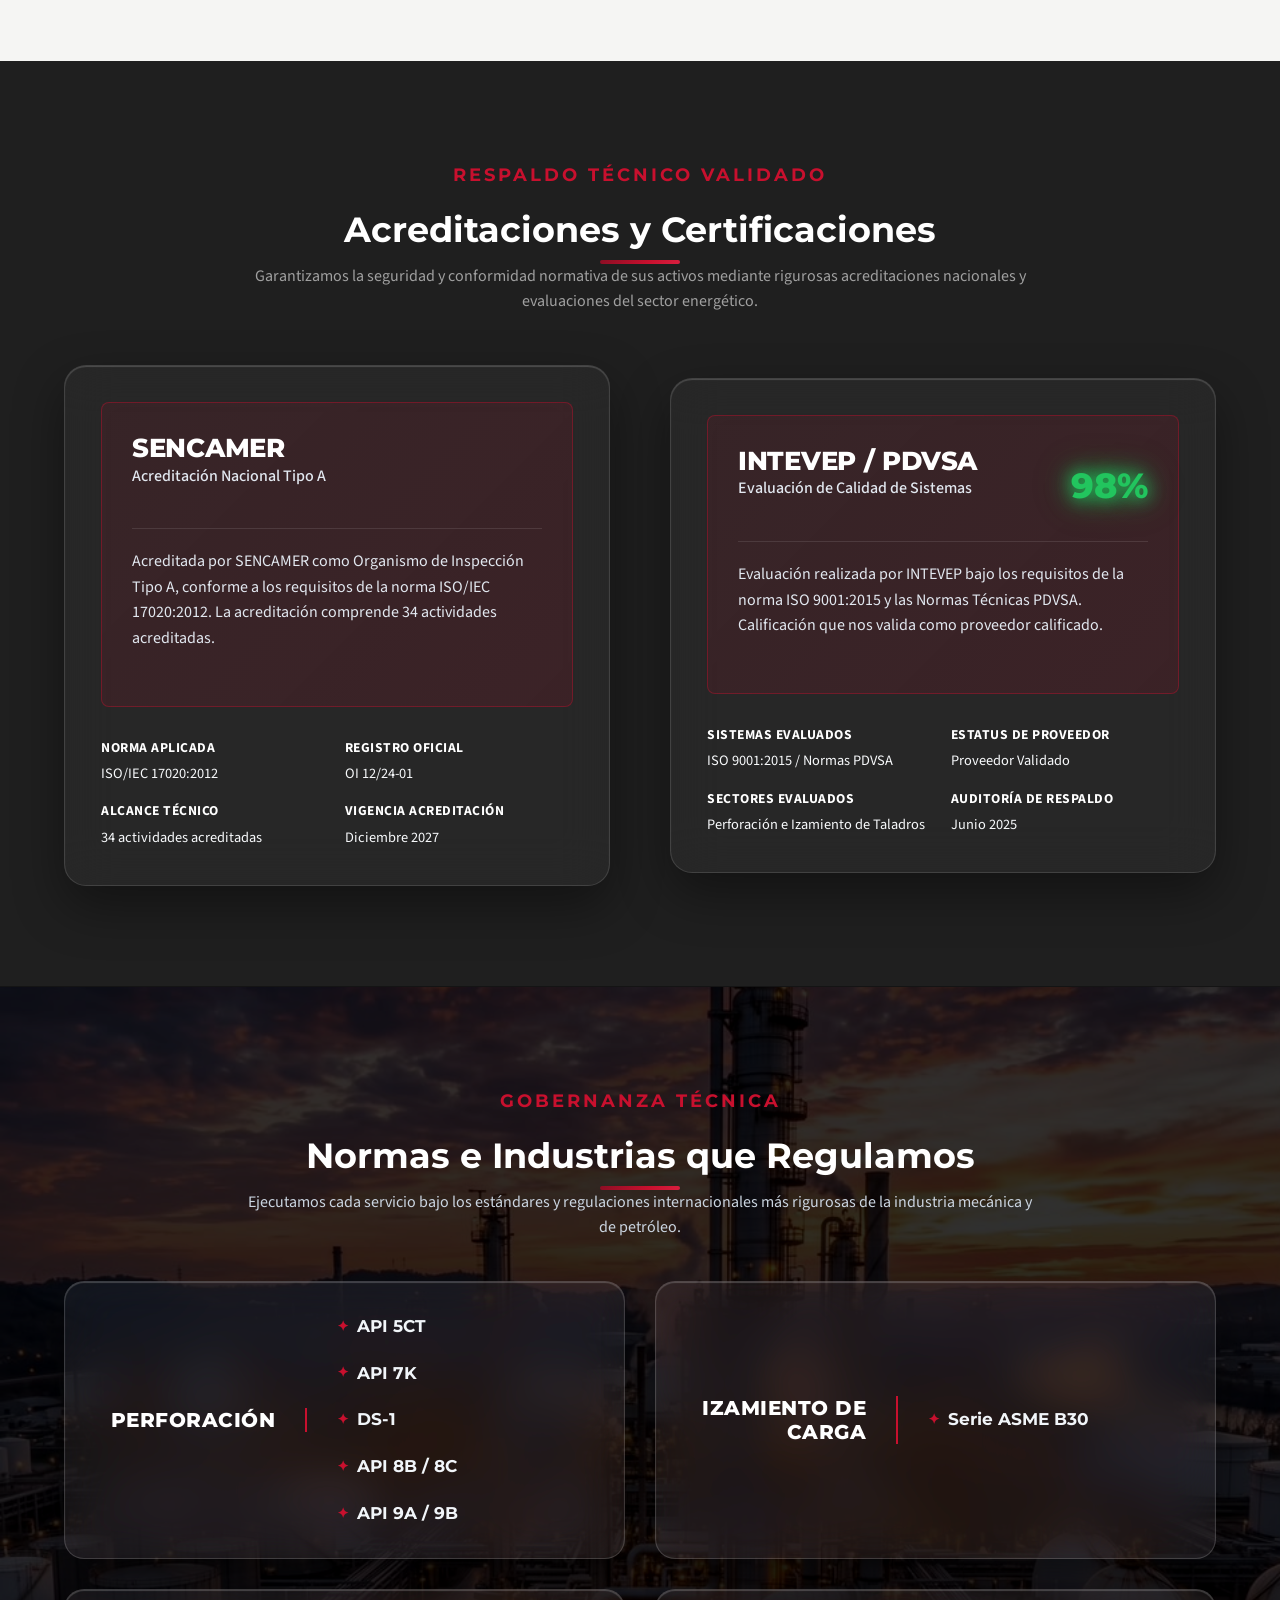
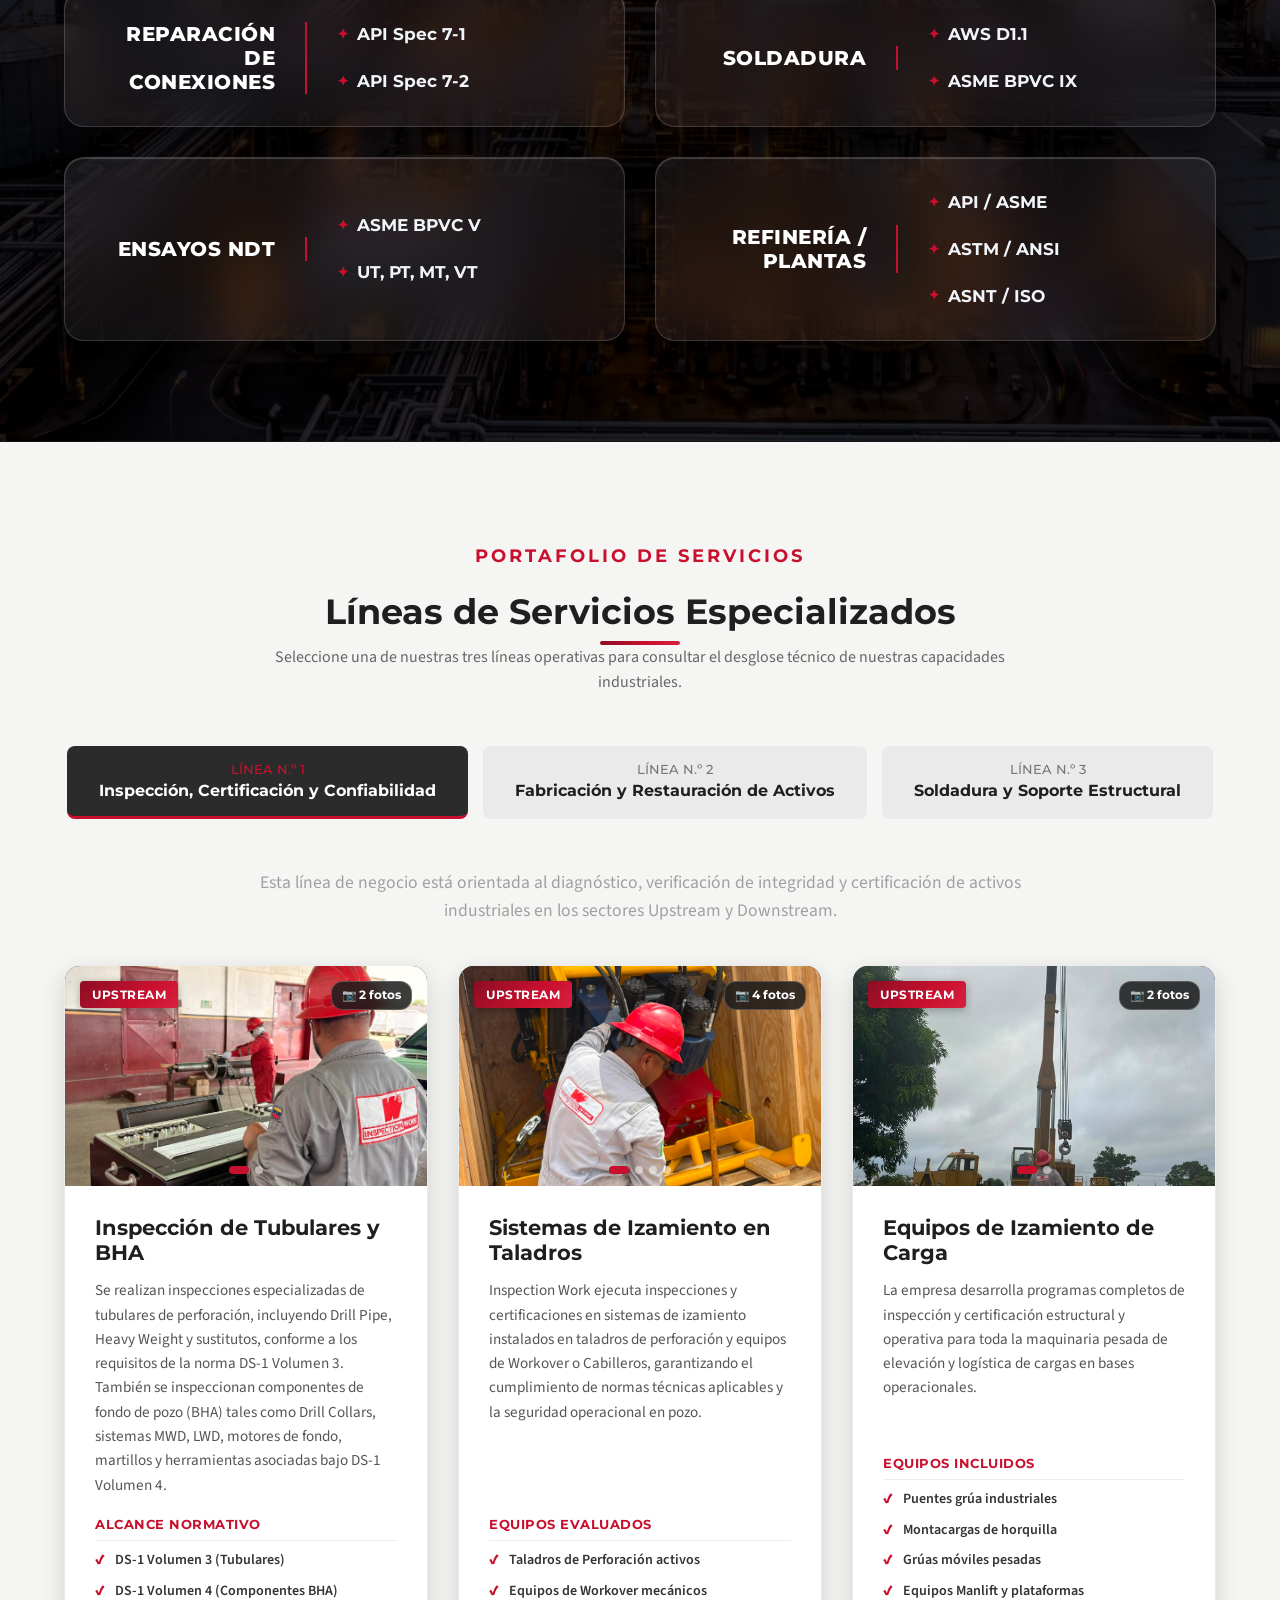
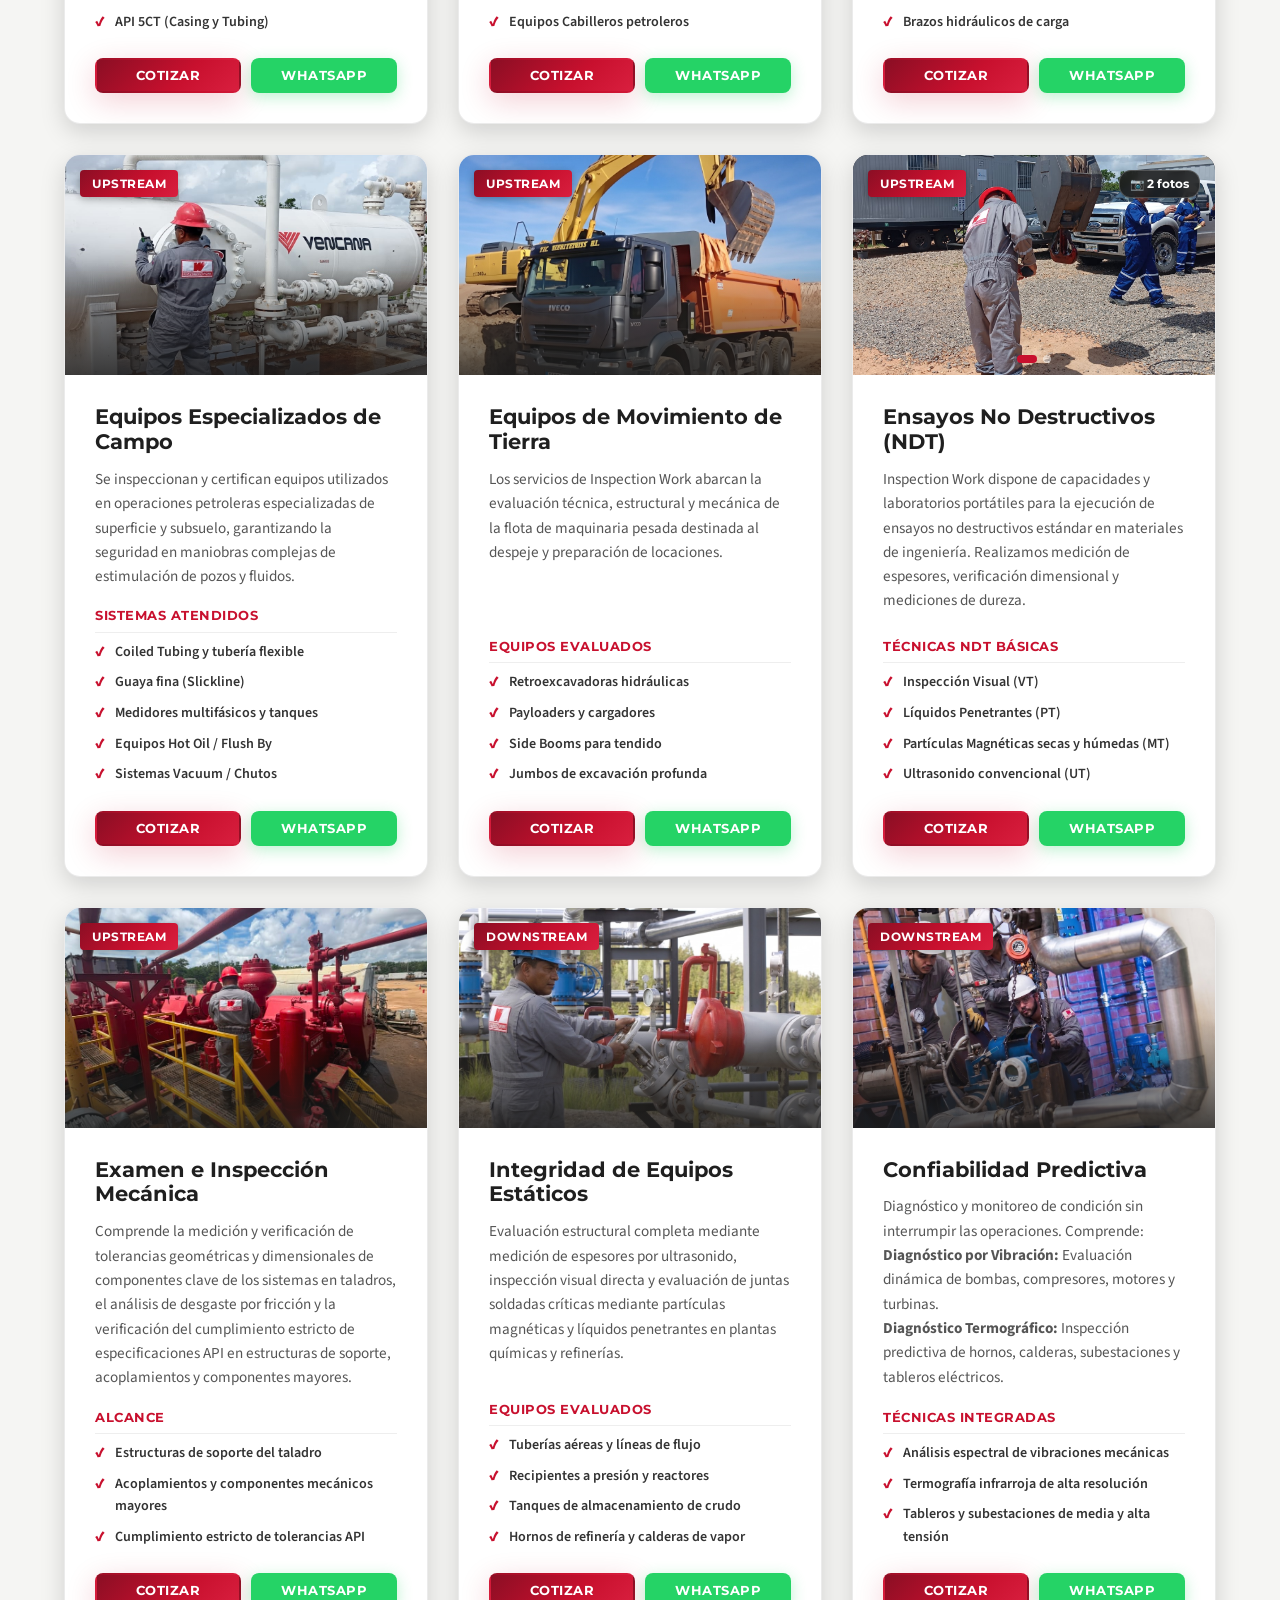
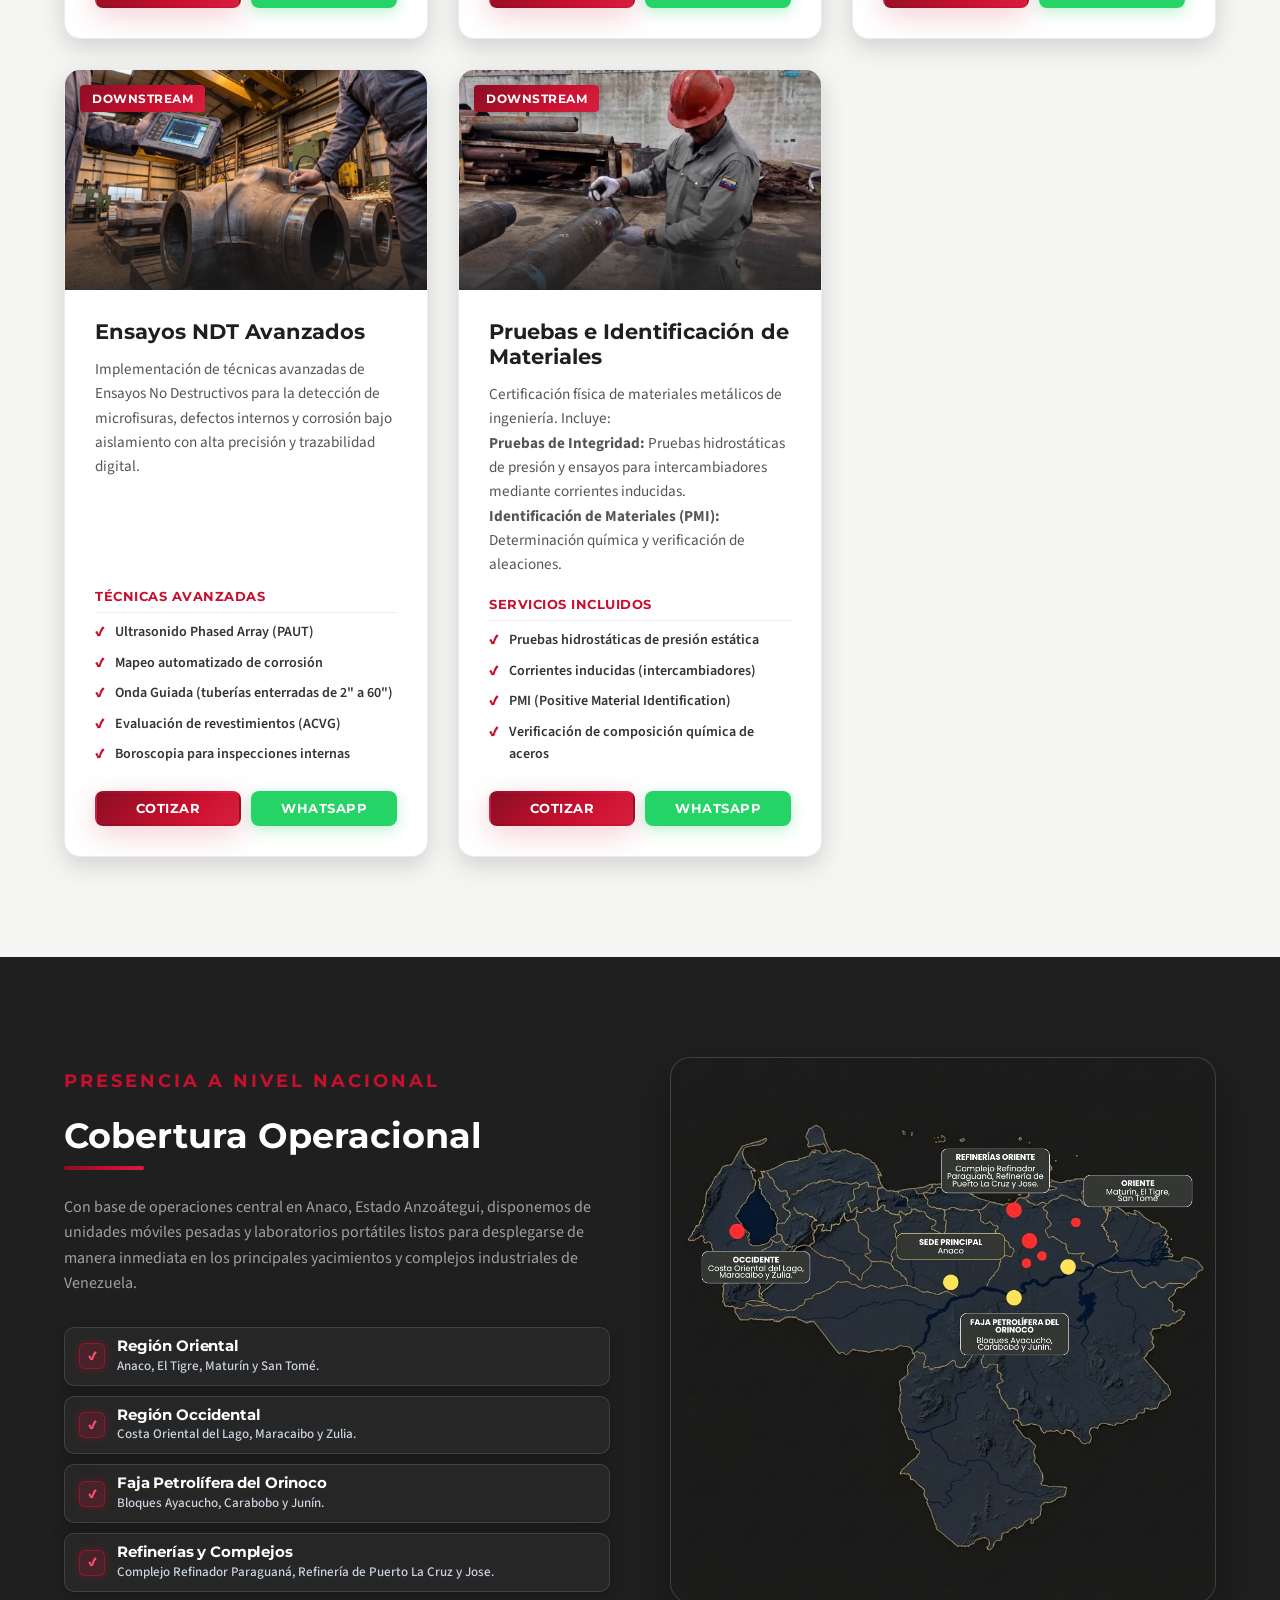
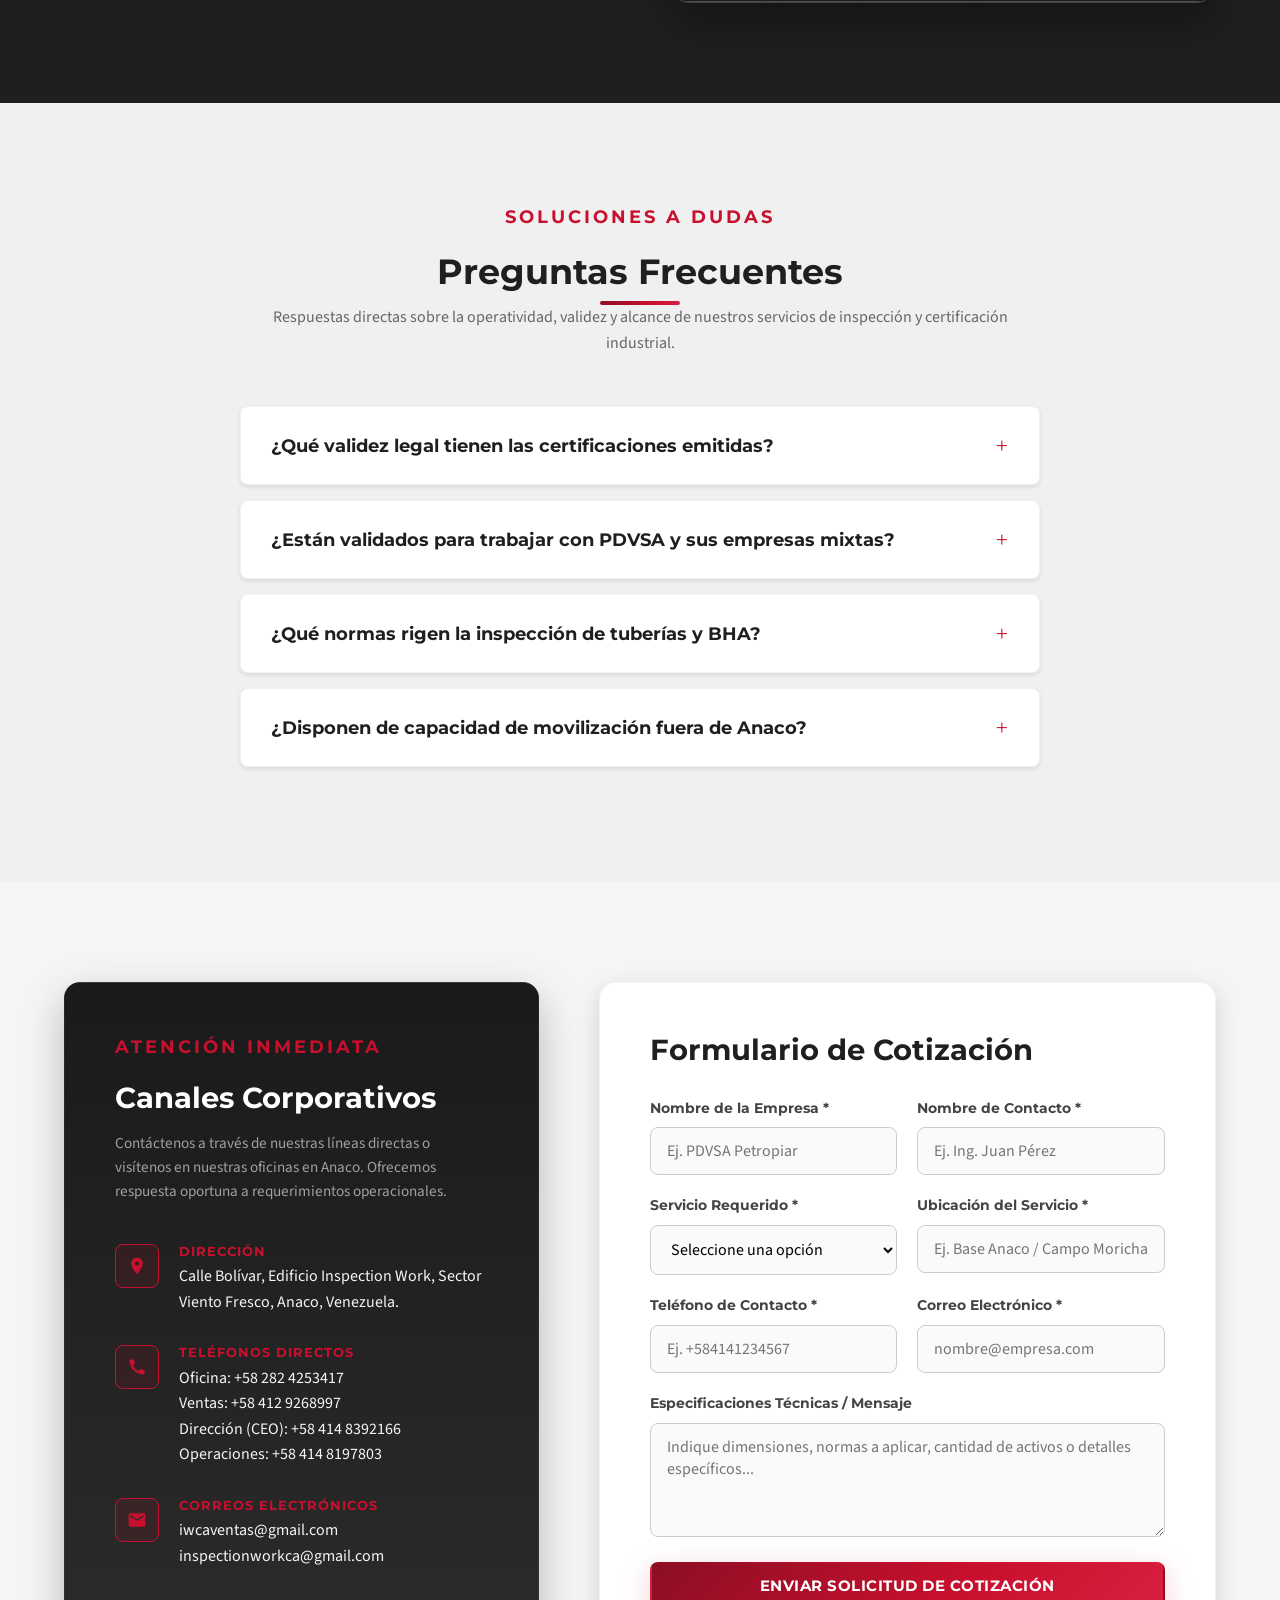
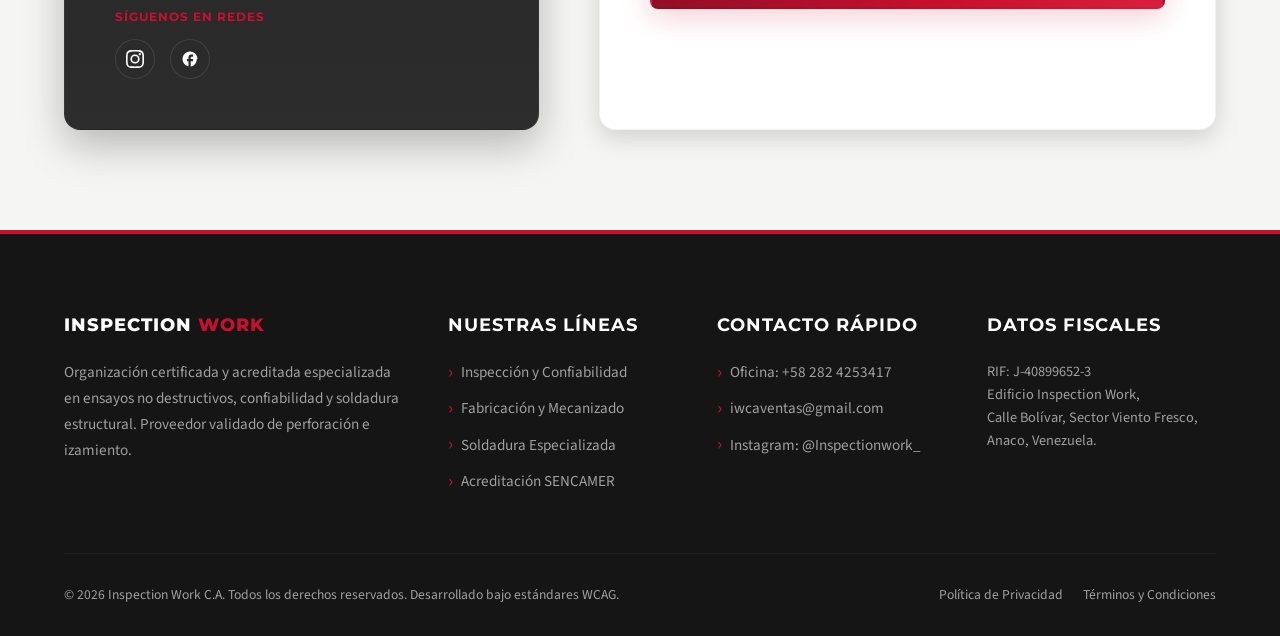
==== commit c2d9a053: "Eliminar texto de home y cambiar color" ====
--- a/index.html
+++ b/index.html
@@ -119,10 +119,8 @@
             <div class="hero-overlay" aria-hidden="true"></div>
 
             <div class="hero-content">
-                <p class="hero-tagline">Ingeniería e Integridad de Activos</p>
                 <h1 class="hero-title"><span
-                        style="color: #FFFFFF !important; -webkit-text-fill-color: #FFFFFF !important; background: none !important; -webkit-background-clip: initial !important; text-shadow: 0 4px 25px rgba(0,0,0,0.95); display: inline-block;">Inspección, Reparación e</span> <span
-                        style="background: linear-gradient(135deg, #8B0E24 0%, #C8102E 60%, #D91F3F 100%); -webkit-background-clip: text !important; -webkit-text-fill-color: transparent !important; display: inline-block;">Integridad de Activos.</span></h1>
+                        style="color: #FFFFFF !important; -webkit-text-fill-color: #FFFFFF !important; background: none !important; -webkit-background-clip: initial !important; text-shadow: 0 4px 25px rgba(0,0,0,0.95); display: inline-block;">Inspección, Reparación e Integridad de Activos.</span></h1>
                 <p class="hero-desc">Diagnóstico de precisión, certificación bajo normas internacionales,
                     reacondicionamiento crítico y soldadura especializada para la industria pesada y de perforación.</p>
                 <div class="hero-btns">
--- a/css/style.css
+++ b/css/style.css
@@ -693,7 +693,7 @@
    ========================================================================== */
 .standards-grid {
     display: grid;
-    grid-template-columns: repeat(6, 1fr);
+    grid-template-columns: repeat(2, 1fr);
     gap: 20px;
     margin-top: 40px;
 }
@@ -2584,3 +2584,38 @@
 .dropdown-brochure-content a:hover { background-color: rgba(255, 255, 255, 0.1); color: var(--color-primary); }
 .dropdown-brochure:hover .dropdown-brochure-content, .dropdown-brochure:focus-within .dropdown-brochure-content { display: block; }
 @media (max-width: 768px) { .dropdown-brochure-content { position: static; transform: none; box-shadow: none; margin-top: 5px; background-color: rgba(0,0,0,0.3); border: none; } }
+
+/* Horizontal Cards for Standards */
+@media (min-width: 1024px) {
+    .standards-grid {
+        grid-template-columns: repeat(2, 1fr) !important;
+        gap: 30px !important;
+    }
+    .standard-cat {
+        display: flex !important;
+        flex-direction: row !important;
+        align-items: center !important;
+        text-align: left !important;
+        padding: 25px 30px !important;
+        height: auto !important;
+    }
+    .standard-cat h4 {
+        border-bottom: none !important;
+        border-right: 2px solid var(--color-primary) !important;
+        margin-bottom: 0 !important;
+        padding-bottom: 0 !important;
+        padding-right: 30px !important;
+        margin-right: 30px !important;
+        width: 45% !important;
+        font-size: 1.25rem !important;
+        text-align: right !important;
+    }
+    .standard-cat .standard-list {
+        width: 55% !important;
+        align-items: flex-start !important;
+    }
+    .standard-cat .standard-list li {
+        justify-content: flex-start !important;
+        font-size: 1.05rem !important;
+    }
+}
